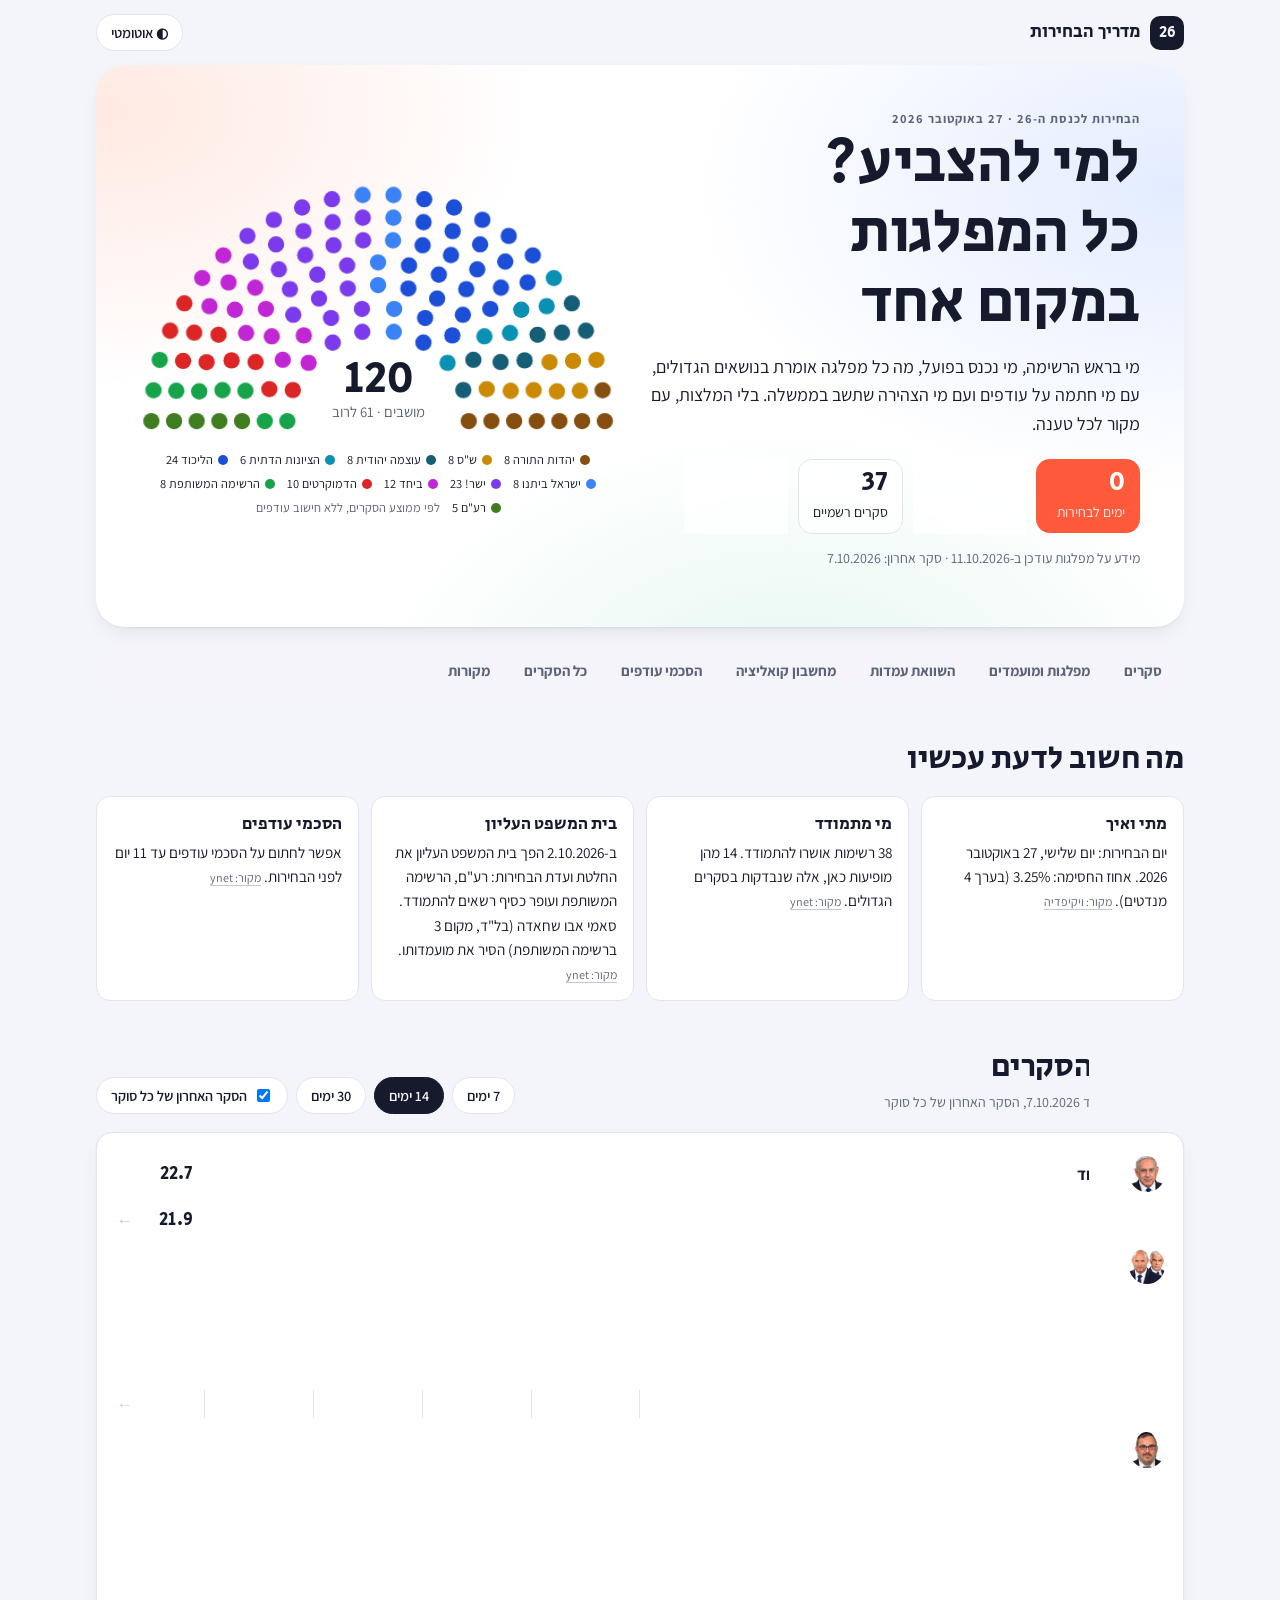
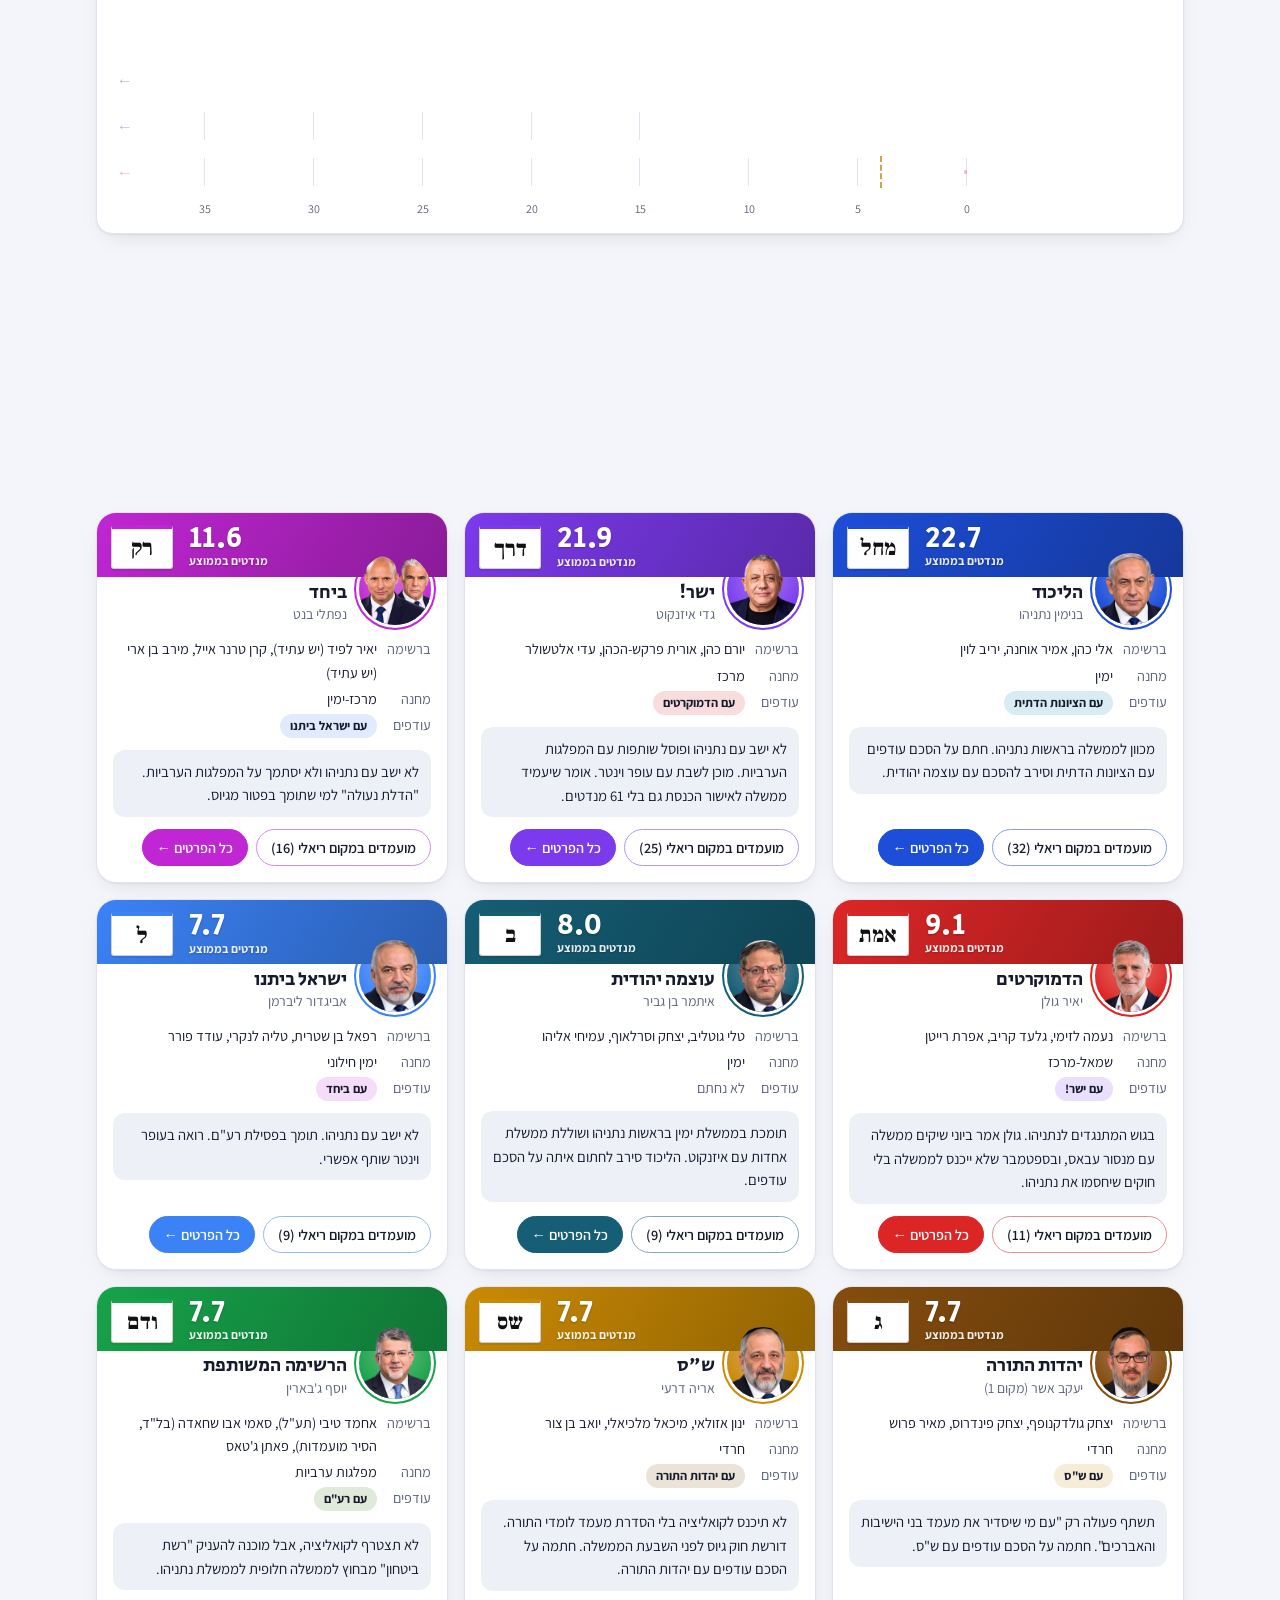
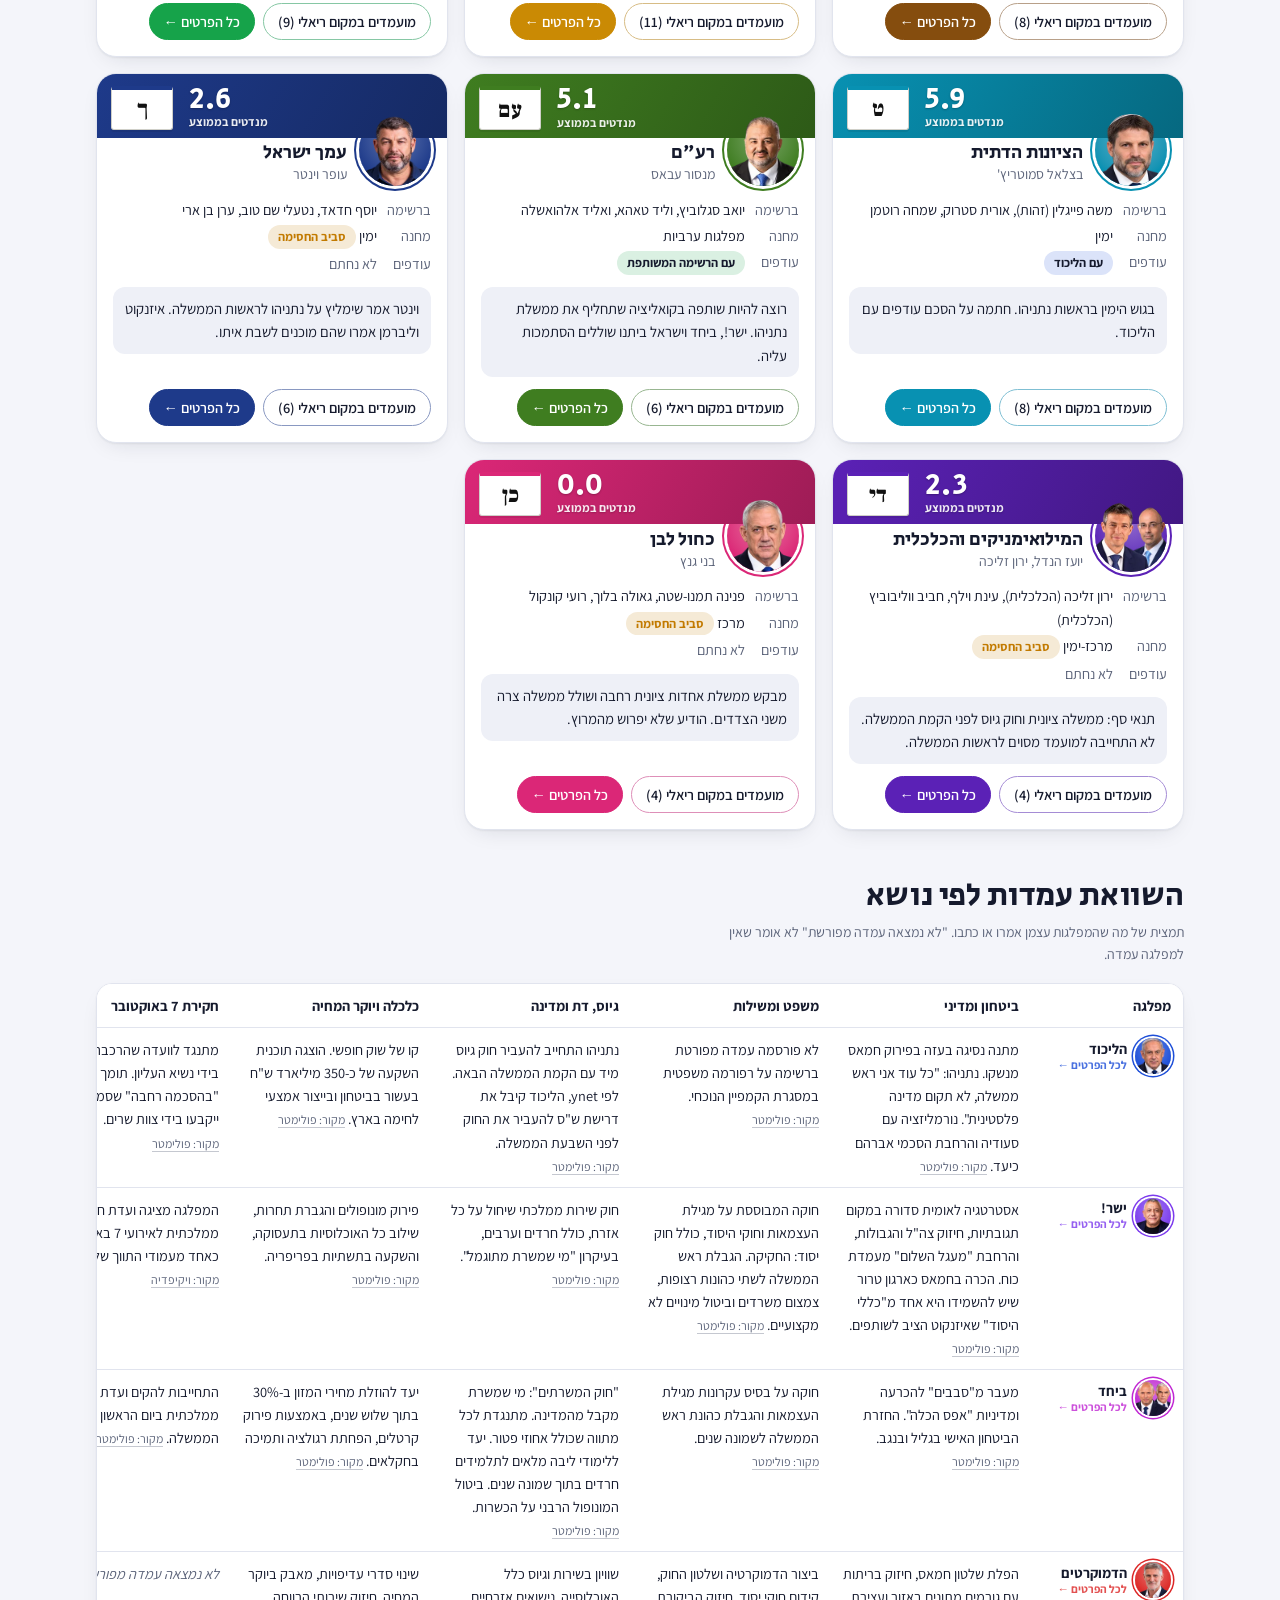
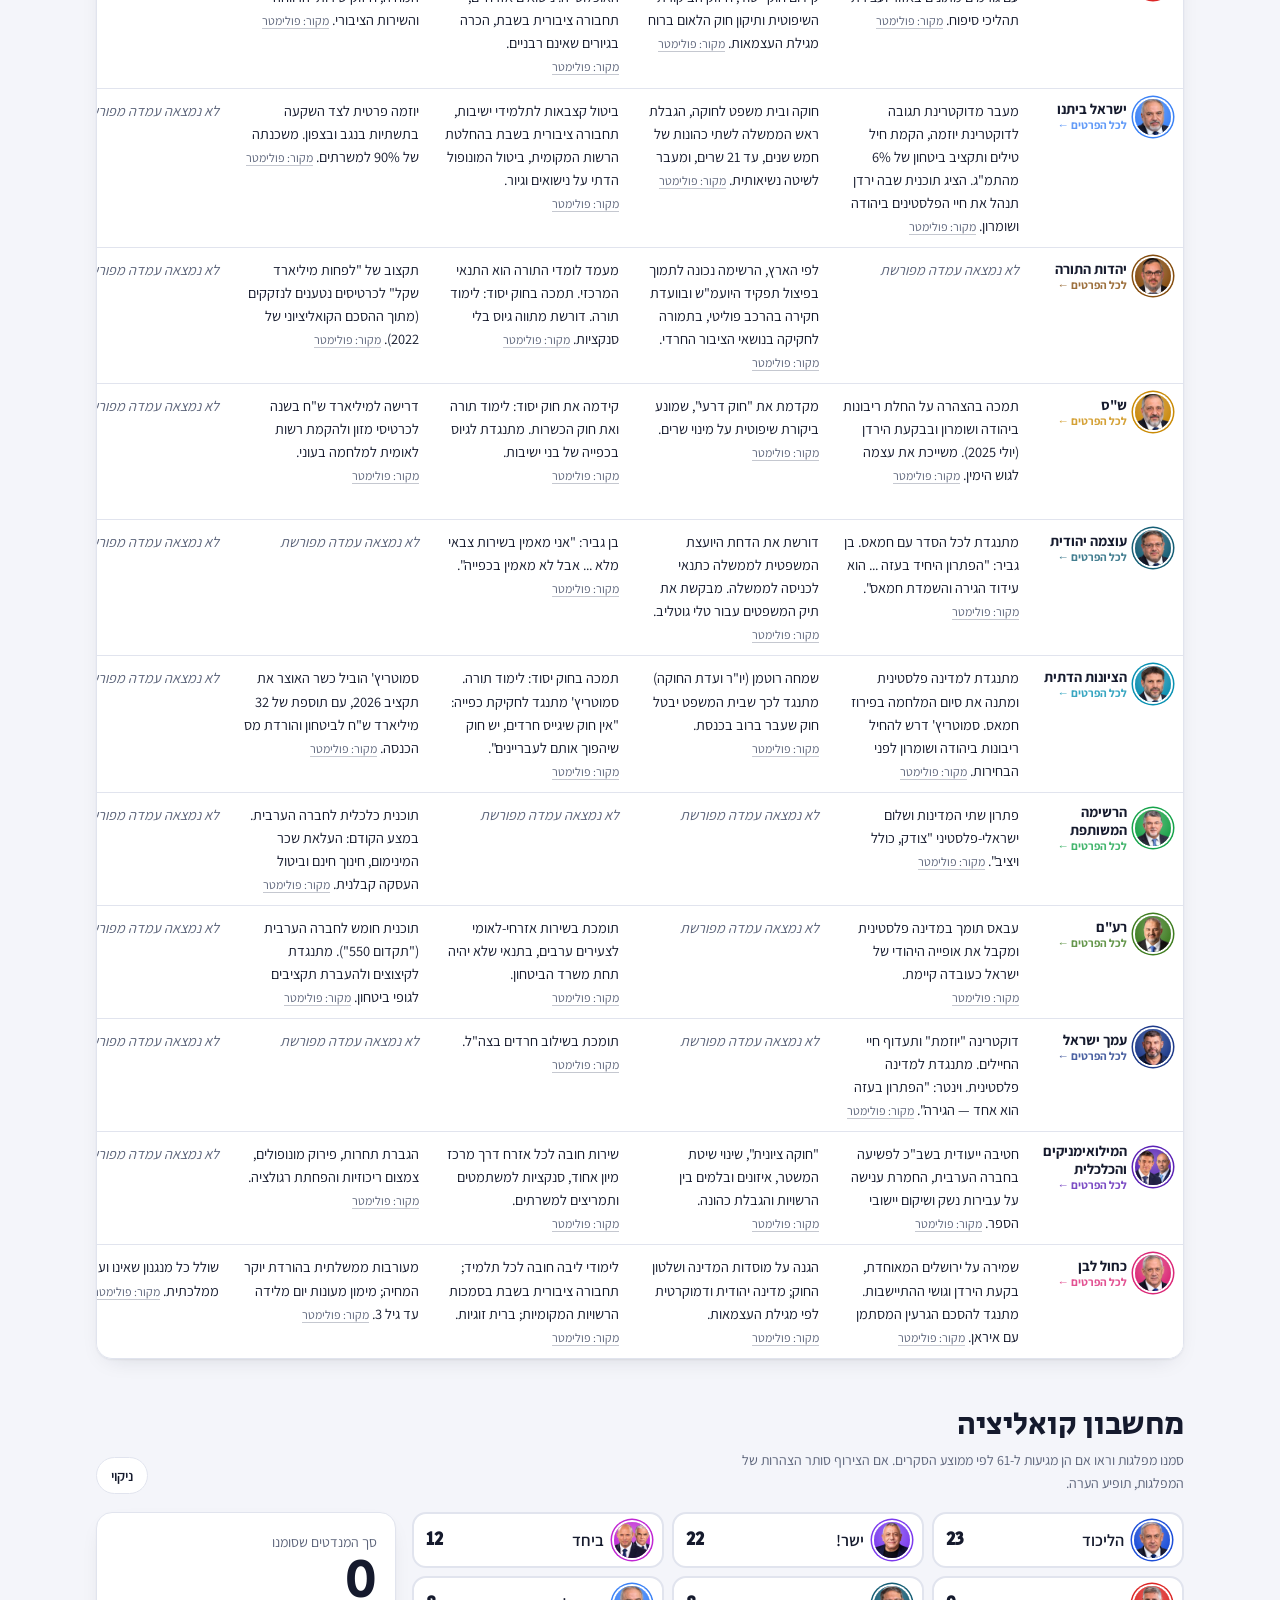
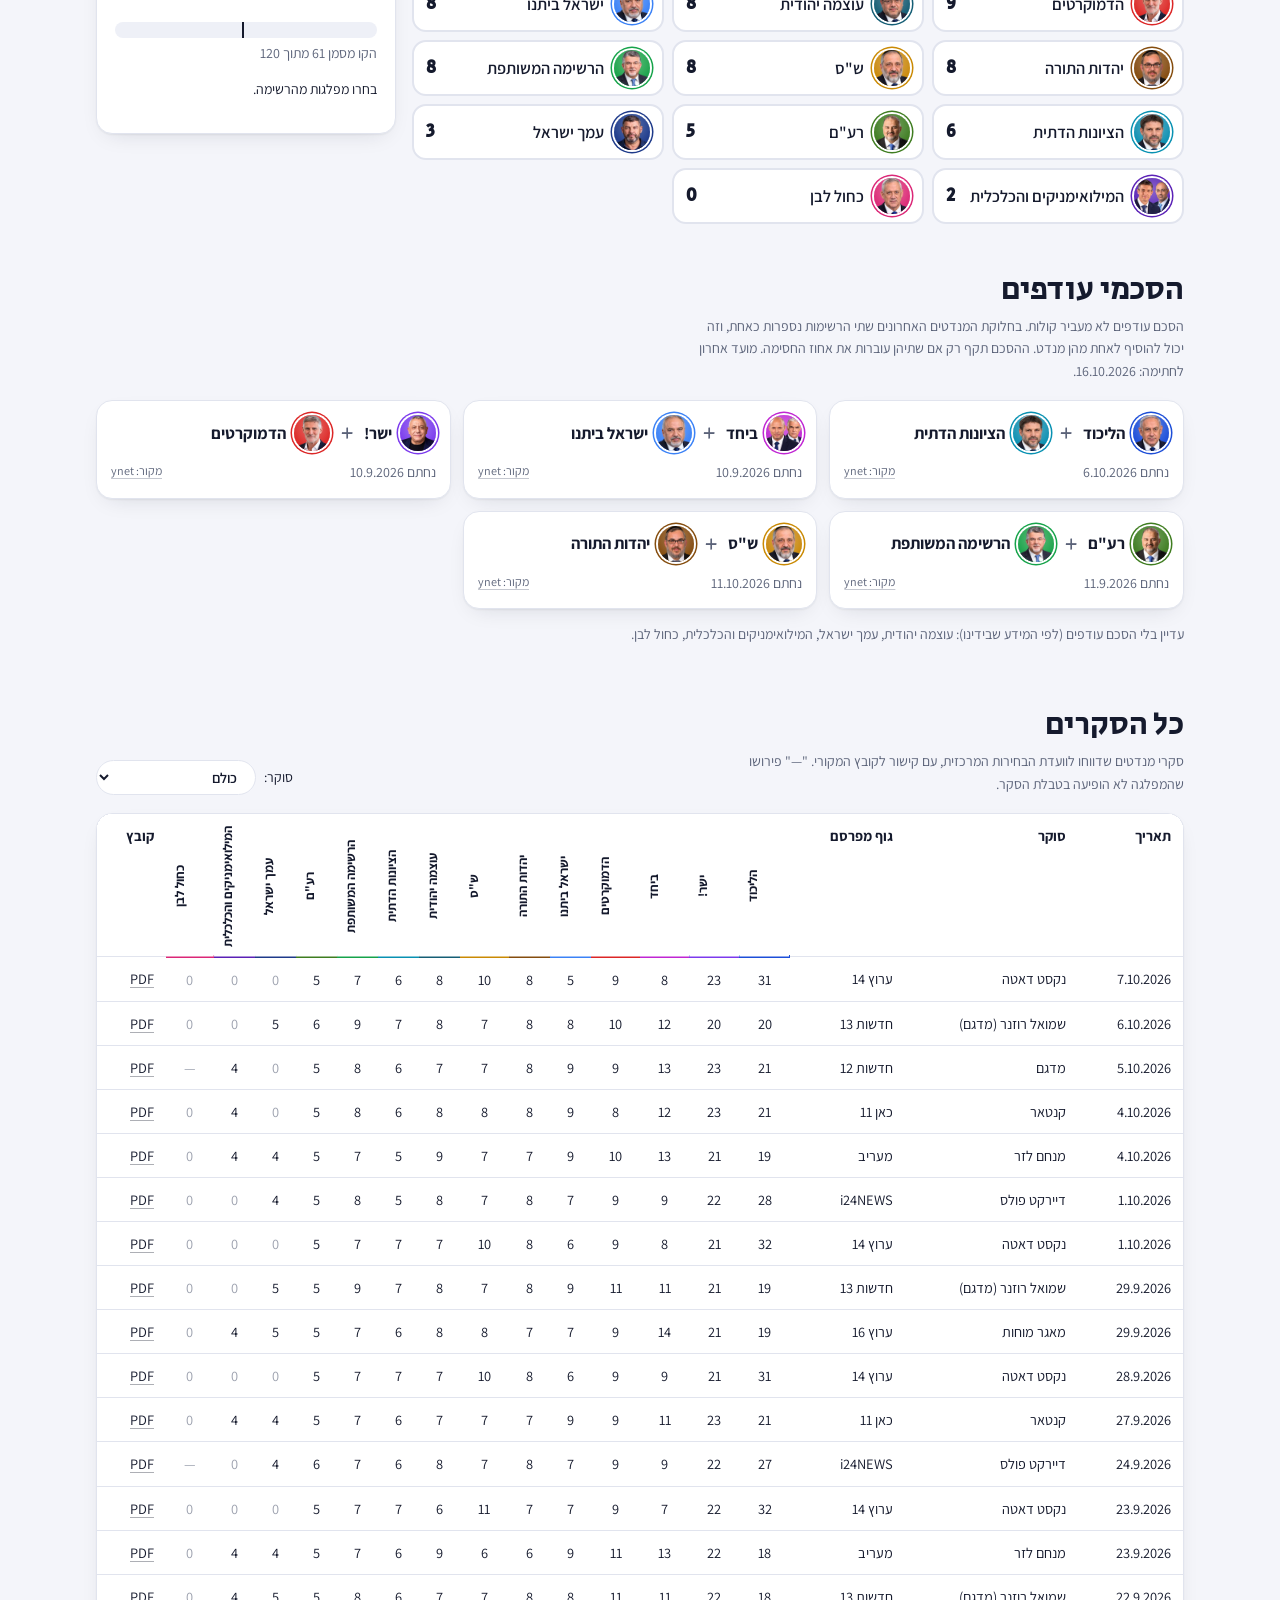
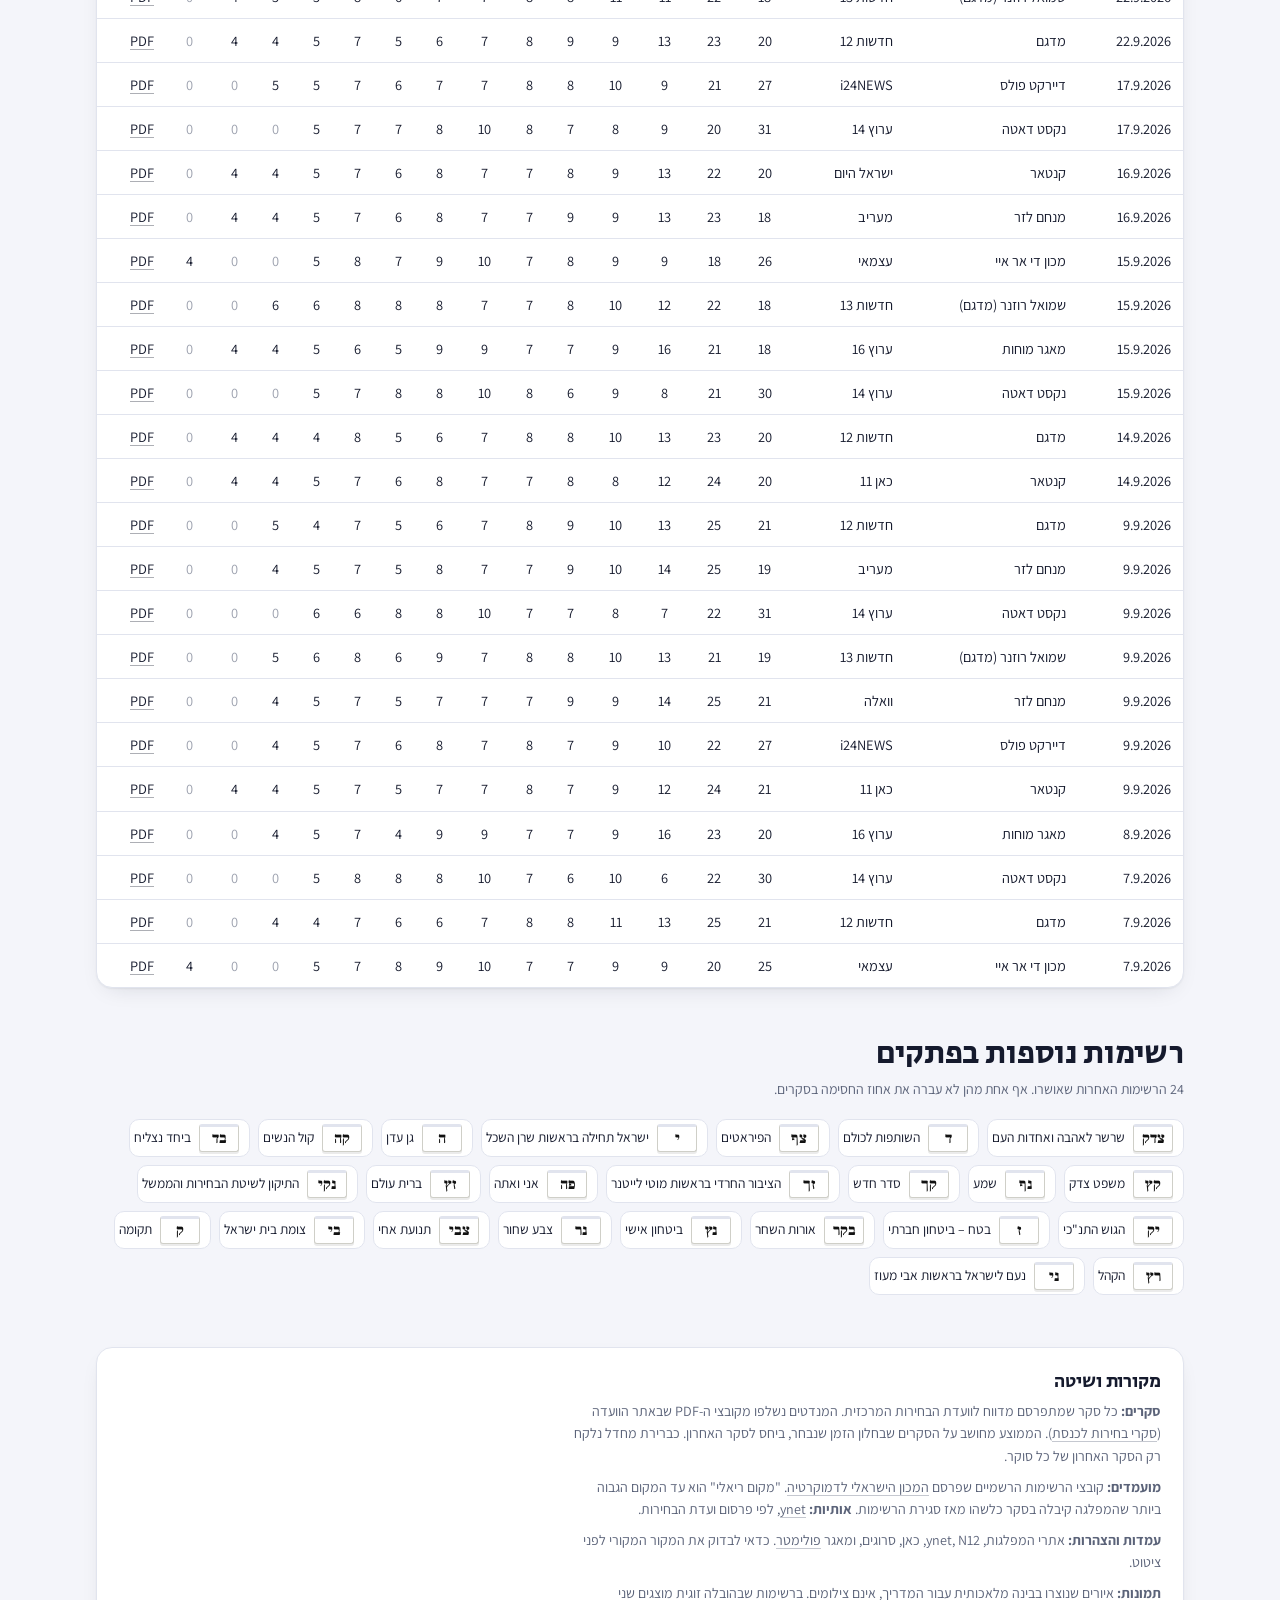
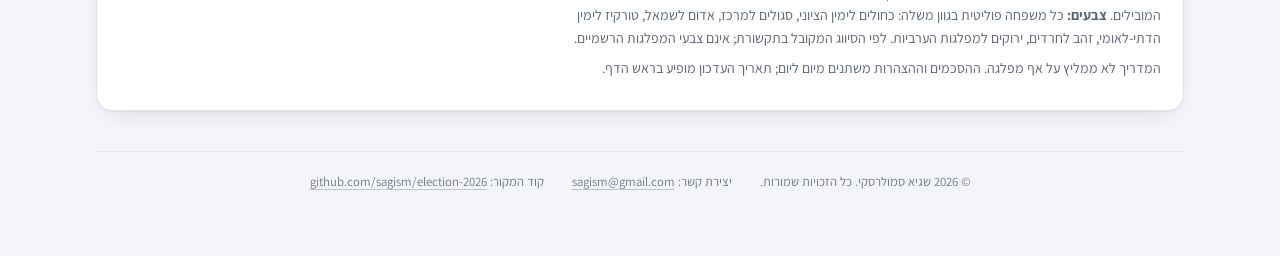
==== index.html @ 0d73f3b8 "הבהרת מעבר לדף מפלגה" ====
<!doctype html>
<html lang="he" dir="rtl">
<head>
<meta charset="utf-8">
<meta name="viewport" content="width=device-width, initial-scale=1, viewport-fit=cover">
<title>מדריך בחירות 2026</title>
<meta name="description" content="מדריך ניטרלי לבחירות לכנסת ה-26: מפלגות, מועמדים, עמדות, הסכמי עודפים וסקרים מתוך אתר ועדת הבחירות.">
<link rel="preconnect" href="https://fonts.googleapis.com">
<link rel="preconnect" href="https://fonts.gstatic.com" crossorigin>
<link rel="stylesheet" href="https://fonts.googleapis.com/css2?family=Assistant:wght@400;600;700;800&family=Secular+One&family=Frank+Ruhl+Libre:wght@900&display=swap">
<link rel="stylesheet" href="style.css">
<style>[hidden]{display:none!important} img{max-width:100%}</style>
</head>
<body>
<div class="wrap" dir="rtl" lang="he">
  <div class="topbar rise">
    <a class="brand" href="#top"><span class="brand-mark">26</span>מדריך הבחירות</a>
    <button class="btn" id="themeBtn" type="button">◐ אוטומטי</button>
  </div>

  <div class="hero" id="top">
    <div>
      <div class="eyebrow rise" style="--i:1">הבחירות לכנסת ה-26 · 27 באוקטובר 2026</div>
      <h1 class="rise" style="--i:2">למי להצביע? כל המפלגות במקום אחד</h1>
      <p class="lead rise" style="--i:3">מי בראש הרשימה, מי נכנס בפועל, מה כל מפלגה אומרת בנושאים הגדולים, עם מי חתמה על עודפים ועם מי הצהירה שתשב בממשלה. בלי המלצות, עם מקור לכל טענה.</p>
      <div class="hero-stats">
        <div class="stat hot rise" style="--i:4"><b id="daysLeft" class="num">–</b><span class="small">ימים לבחירות</span></div>
        <div class="stat rise" style="--i:5"><b>38</b><span class="small">רשימות בפתקים</span></div>
        <div class="stat rise" style="--i:6"><b id="pollCount">–</b><span class="small">סקרים רשמיים</span></div>
        <div class="stat rise" style="--i:7"><b>3.25%</b><span class="small">אחוז החסימה</span></div>
      </div>
      <p class="small muted rise" style="--i:8" id="updatedLine"></p>
    </div>
    <figure class="knesset" style="margin:0">
      <div id="hemicycle" role="img" aria-label="חלוקת 120 המושבים לפי ממוצע הסקרים"></div>
      <figcaption class="k-legend" id="kLegend"></figcaption>
    </figure>
  </div>

  <nav class="toc" aria-label="ניווט בדף">
    <a href="#polls-avg">סקרים</a>
    <a href="#parties">מפלגות ומועמדים</a>
    <a href="#compare">השוואת עמדות</a>
    <a href="#coalition">מחשבון קואליציה</a>
    <a href="#surplus">הסכמי עודפים</a>
    <a href="#polls">כל הסקרים</a>
    <a href="#about">מקורות</a>
  </nav>

  <section aria-labelledby="facts-h">
    <header><h2 id="facts-h">מה חשוב לדעת עכשיו</h2></header>
    <ul class="facts" id="facts"></ul>
  </section>

  <section id="polls-avg" aria-labelledby="avg-h">
    <header>
      <div>
        <h2 id="avg-h">ממוצע הסקרים</h2>
        <p class="muted small" id="avgNote"></p>
      </div>
      <div class="controls" role="group" aria-label="הגדרות ממוצע">
        <button class="btn" type="button" data-days="7">7 ימים</button>
        <button class="btn" type="button" data-days="14">14 ימים</button>
        <button class="btn" type="button" data-days="30">30 ימים</button>
        <label class="btn" for="latestOnly"><input type="checkbox" id="latestOnly" checked> הסקר האחרון של כל סוקר</label>
      </div>
    </header>
    <div class="chart panel" id="seatChart"></div>
    <div class="families" id="families"></div>
    <div class="drill-hint"><b>←</b> לחצו על מפלגה כלשהי (בגרף, במפת המושבים או בכרטיסים) כדי לראות את כל הפרטים עליה</div>
    <p class="small muted">העמודה היא הממוצע. הקו הדק מראה את הטווח בין הסקר הנמוך לגבוה בתקופה. הקו המקווקו: אחוז החסימה (כ-4 מנדטים).</p>
  </section>

  <section id="parties" aria-labelledby="parties-h">
    <header>
      <div>
        <h2 id="parties-h">המפלגות והמועמדים</h2>
        <p class="muted small">14 הרשימות שנבדקות בסקרים, לפי ממוצע הסקרים. לחיצה על כרטיס פותחת את דף המפלגה: עמדות, הצהרות, מועמדים ומגמת סקרים. "מועמדים" פותח רק את מי שנמצא במקום ריאלי.</p>
      </div>
    </header>
    <div class="cards" id="cards"></div>
  </section>

  <section id="compare" aria-labelledby="compare-h">
    <header>
      <div>
        <h2 id="compare-h">השוואת עמדות לפי נושא</h2>
        <p class="muted small">תמצית של מה שהמפלגות עצמן אמרו או כתבו. "לא נמצאה עמדה מפורשת" לא אומר שאין למפלגה עמדה.</p>
      </div>
    </header>
    <div class="tablewrap panel"><table class="compare" id="compareTable"></table></div>
  </section>

  <section id="coalition" aria-labelledby="coal-h">
    <header>
      <div>
        <h2 id="coal-h">מחשבון קואליציה</h2>
        <p class="muted small">סמנו מפלגות וראו אם הן מגיעות ל-61 לפי ממוצע הסקרים. אם הצירוף סותר הצהרות של המפלגות, תופיע הערה.</p>
      </div>
      <button class="btn" type="button" id="clearCalc">ניקוי</button>
    </header>
    <div class="calc">
      <div class="picks" id="picks"></div>
      <div class="total panel" aria-live="polite">
        <div class="small muted">סך המנדטים שסומנו</div>
        <b id="calcTotal">0</b>
        <div class="meter" id="calcBar"><span class="mark" style="inset-inline-start: calc(61 / 120 * 100%)"></span></div>
        <div class="small muted">הקו מסמן 61 מתוך 120</div>
        <p id="calcStatus" class="small"></p>
        <div id="calcWarnings" class="small warnbox"></div>
      </div>
    </div>
  </section>

  <section id="surplus" aria-labelledby="surplus-h">
    <header>
      <div>
        <h2 id="surplus-h">הסכמי עודפים</h2>
        <p class="muted small">הסכם עודפים לא מעביר קולות. בחלוקת המנדטים האחרונים שתי הרשימות נספרות כאחת, וזה יכול להוסיף לאחת מהן מנדט. ההסכם תקף רק אם שתיהן עוברות את אחוז החסימה. מועד אחרון לחתימה: <span id="surplusDeadline"></span>.</p>
      </div>
    </header>
    <div class="surplus" id="surplusList"></div>
    <p class="small muted" id="noSurplus"></p>
  </section>

  <section id="polls" aria-labelledby="polls-h">
    <header>
      <div>
        <h2 id="polls-h">כל הסקרים</h2>
        <p class="muted small">סקרי מנדטים שדווחו לוועדת הבחירות המרכזית, עם קישור לקובץ המקורי. "—" פירושו שהמפלגה לא הופיעה בטבלת הסקר.</p>
      </div>
      <div class="controls">
        <label class="small" for="pollsterFilter">סוקר:</label>
        <select id="pollsterFilter" class="btn"><option value="">כולם</option></select>
      </div>
    </header>
    <div class="tablewrap panel"><table class="polls" id="pollsTable"></table></div>
  </section>

  <section aria-labelledby="others-h">
    <header>
      <div>
        <h2 id="others-h">רשימות נוספות בפתקים</h2>
        <p class="muted small">24 הרשימות האחרות שאושרו. אף אחת מהן לא עברה את אחוז החסימה בסקרים.</p>
      </div>
    </header>
    <div class="others" id="others"></div>
  </section>

  <footer class="foot panel" id="about">
    <h3>מקורות ושיטה</h3>
    <p><b>סקרים:</b> כל סקר שמתפרסם מדווח לוועדת הבחירות המרכזית. המנדטים נשלפו מקובצי ה-PDF שבאתר הוועדה (<a href="https://www.gov.il/he/Departments/DynamicCollectors/knesset_election_polls_26" target="_blank" rel="noopener">סקרי בחירות לכנסת</a>). הממוצע מחושב על הסקרים שבחלון הזמן שנבחר, ביחס לסקר האחרון. כברירת מחדל נלקח רק הסקר האחרון של כל סוקר.</p>
    <p><b>מועמדים:</b> קובצי הרשימות הרשמיים שפרסם <a href="https://www.idi.org.il/policy/parties-and-elections/elections/2026-1/" target="_blank" rel="noopener">המכון הישראלי לדמוקרטיה</a>. "מקום ריאלי" הוא עד המקום הגבוה ביותר שהמפלגה קיבלה בסקר כלשהו מאז סגירת הרשימות. <b>אותיות:</b> <a href="https://www.ynet.co.il/news/article/s1ibdii5fe" target="_blank" rel="noopener">ynet</a>, לפי פרסום ועדת הבחירות.</p>
    <p><b>עמדות והצהרות:</b> אתרי המפלגות, ynet, N12, כאן, סרוגים, ומאגר <a href="https://polimeter.co.il/parties" target="_blank" rel="noopener">פולימטר</a>. כדאי לבדוק את המקור המקורי לפני ציטוט.</p>
    <p><b>תמונות:</b> איורים שנוצרו בבינה מלאכותית עבור המדריך, אינם צילומים. ברשימות שבהובלה זוגית מוצגים שני המובילים. <b>צבעים:</b> כל משפחה פוליטית בגוון משלה: כחולים לימין הציוני, סגולים למרכז, אדום לשמאל, טורקיז לימין הדתי-לאומי, זהב לחרדים, ירוקים למפלגות הערביות. לפי הסיווג המקובל בתקשורת; אינם צבעי המפלגות הרשמיים.</p>
    <p>המדריך לא ממליץ על אף מפלגה. ההסכמים וההצהרות משתנים מיום ליום; תאריך העדכון מופיע בראש הדף.</p>
  </footer>
  <div class="colophon">
    <span>© 2026 שגיא סמולרסקי. כל הזכויות שמורות.</span>
    <span>יצירת קשר: <a href="mailto:sagism@gmail.com" dir="ltr">sagism@gmail.com</a></span>
    <span>קוד המקור: <a href="https://github.com/sagism/election-2026" target="_blank" rel="noopener" dir="ltr">github.com/sagism/election-2026</a></span>
  </div>
</div>

<script src="data.js"></script>
<script src="polls.js"></script>
<script src="candidates.js"></script>
<script src="common.js"></script>
<script src="index.js"></script>
</body>
</html>
---- style.css ----
/* Layout: hero with a 120-seat Knesset hemicycle; then a single 1120px column of sections. Party colour (--pc) drives every party element. */
:root {
  --bg: #f4f5fa;
  --surface: #ffffff;
  --surface-2: #eef0f7;
  --ink: #151a2d;
  --ink-2: #5b6379;
  --rule: #e1e4ee;
  --accent: #ff5a3c;
  --accent-ink: #ffffff;
  --good: #1f9d55;
  --warn: #c27a00;
  --slip-bg: #ffffff;
  --slip-ink: #111111;
  --hero-a: #ffe9e2;
  --hero-b: #e3ecff;
  --hero-c: #e5f7f1;
  --shadow: 0 1px 2px rgba(21, 26, 45, .06), 0 8px 24px -12px rgba(21, 26, 45, .18);
  --display: "Secular One", "Rubik", "Arial Hebrew", Arial, sans-serif;
  --body: "Assistant", "Segoe UI", Arial, sans-serif;
  --radius: 16px;
  --c-likud: #1d4ed8; --c-yb: #3b82f6; --c-amcha: #1e3a8a;
  --c-yashar: #7c3aed; --c-together: #c026d3; --c-reservists: #5b21b6; --c-bw: #db2777;
  --c-dems: #dc2626;
  --c-rzp: #0891b2; --c-otzma: #155e75;
  --c-shas: #ca8a04; --c-utj: #854d0e;
  --c-joint: #16a34a; --c-raam: #3f7d20;
}
@media (prefers-color-scheme: dark) {
  :root:not([data-theme="light"]) {
    --bg: #0e111b; --surface: #171b29; --surface-2: #1f2435; --ink: #eef0f7; --ink-2: #a3abc0; --rule: #2a3044;
    --accent: #ff7b5f; --accent-ink: #1a0f0c; --good: #4fd18b; --warn: #f0b84a; --slip-bg: #f4f3ee; --slip-ink: #111;
    --hero-a: #2a1a1b; --hero-b: #161f3a; --hero-c: #13271f;
    --shadow: 0 1px 2px rgba(0,0,0,.4), 0 10px 30px -14px rgba(0,0,0,.7);     --c-likud: #4f7cf0; --c-yb: #6aa4fa; --c-amcha: #5b74c9; --c-yashar: #9b6bf5; --c-together: #d65fe6; --c-reservists: #8b5bd6; --c-bw: #ec5c9c;
    --c-dems: #f05252; --c-rzp: #22b8d8; --c-otzma: #3a92a8; --c-shas: #eab308; --c-utj: #b7843a; --c-joint: #34c76a; --c-raam: #7ab441;
    color-scheme: dark;
  }
}
:root[data-theme="dark"] {
  --bg: #0e111b; --surface: #171b29; --surface-2: #1f2435; --ink: #eef0f7; --ink-2: #a3abc0; --rule: #2a3044;
  --accent: #ff7b5f; --accent-ink: #1a0f0c; --good: #4fd18b; --warn: #f0b84a; --slip-bg: #f4f3ee; --slip-ink: #111;
  --hero-a: #2a1a1b; --hero-b: #161f3a; --hero-c: #13271f;
  --shadow: 0 1px 2px rgba(0,0,0,.4), 0 10px 30px -14px rgba(0,0,0,.7); color-scheme: dark;
  --c-likud: #4f7cf0; --c-yb: #6aa4fa; --c-amcha: #5b74c9; --c-yashar: #9b6bf5; --c-together: #d65fe6; --c-reservists: #8b5bd6; --c-bw: #ec5c9c;
  --c-dems: #f05252; --c-rzp: #22b8d8; --c-otzma: #3a92a8; --c-shas: #eab308; --c-utj: #b7843a; --c-joint: #34c76a; --c-raam: #7ab441;
}

* { box-sizing: border-box; }
html { direction: rtl; scroll-behavior: smooth; }
body { margin: 0; background: var(--bg); color: var(--ink); font-family: var(--body); font-size: 16.5px; line-height: 1.6; }
.wrap { max-width: 1120px; margin: 0 auto; padding-inline: 16px; padding-block: 0 56px; }
a { color: inherit; text-decoration-color: color-mix(in srgb, currentColor 35%, transparent); text-underline-offset: 3px; }
a:hover { color: var(--accent); }
:focus-visible { outline: 3px solid var(--accent); outline-offset: 2px; border-radius: 6px; }
h1, h2, h3 { font-family: var(--display); font-weight: 400; text-wrap: balance; line-height: 1.15; margin: 0; letter-spacing: -.005em; }
h1 { font-size: clamp(2.2rem, 6vw, 3.8rem); }
h2 { font-size: clamp(1.5rem, 3.2vw, 2rem); }
h3 { font-size: 1.2rem; }
.muted { color: var(--ink-2); }
.small { font-size: .875rem; }
.num { font-variant-numeric: tabular-nums; }
.eyebrow { font-size: .78rem; letter-spacing: .08em; color: var(--ink-2); font-weight: 700; }

/* ---------- load animations ---------- */
@keyframes rise { from { opacity: 0; transform: translateY(16px); } to { opacity: 1; transform: none; } }
@keyframes pop { 0% { opacity: 0; transform: scale(.2); } 70% { transform: scale(1.15); } 100% { opacity: 1; transform: scale(1); } }
@keyframes grow { from { transform: scaleX(0); } to { transform: scaleX(1); } }
@keyframes drift { 0%,100% { transform: translate(0,0) scale(1); } 50% { transform: translate(-3%,2%) scale(1.06); } }
.rise { animation: rise .6s cubic-bezier(.2,.7,.2,1) both; animation-delay: calc(var(--i, 0) * 45ms + var(--d, 0ms)); }
@media (prefers-reduced-motion: reduce) { *, *::before, *::after { animation: none !important; transition: none !important; } html { scroll-behavior: auto; } }

/* ---------- top bar ---------- */
.topbar { display: flex; flex-wrap: wrap; align-items: center; justify-content: space-between; gap: 8px 16px; padding-block: 14px; }
.brand { display: flex; align-items: center; gap: 10px; font-family: var(--display); font-size: 1.1rem; text-decoration: none; }
.brand-mark { display: inline-grid; place-items: center; width: 34px; height: 34px; border-radius: 10px; background: var(--ink); color: var(--bg); font-size: 1rem; }
.btn { font: inherit; font-size: .9rem; font-weight: 600; background: var(--surface); color: var(--ink); border: 1px solid var(--rule); border-radius: 999px; padding: 6px 14px; cursor: pointer; text-decoration: none; display: inline-flex; align-items: center; gap: 6px; transition: transform .15s, border-color .15s, background .15s; }
.btn:hover { border-color: var(--accent); color: var(--ink); transform: translateY(-1px); }
.btn[aria-pressed="true"], .btn.solid { background: var(--ink); color: var(--bg); border-color: var(--ink); }
.btn.solid:hover { color: var(--bg); }

/* ---------- hero ---------- */
.hero { position: relative; isolation: isolate; border-radius: 28px; overflow: hidden; padding: clamp(24px, 4vw, 44px); display: grid; grid-template-columns: minmax(0, 1.05fr) minmax(0, 1fr); gap: 24px; align-items: center; background: var(--surface); box-shadow: var(--shadow); }
.hero::before { content: ""; position: absolute; inset: -20%; z-index: -1;
  background: radial-gradient(40% 50% at 15% 20%, var(--hero-a), transparent 70%), radial-gradient(45% 55% at 85% 30%, var(--hero-b), transparent 70%), radial-gradient(40% 50% at 60% 95%, var(--hero-c), transparent 70%);
  animation: drift 18s ease-in-out infinite; }
.hero p.lead { font-size: 1.12rem; max-width: 56ch; margin: 14px 0 0; }
.hero-stats { display: flex; flex-wrap: wrap; gap: 10px; margin-top: 20px; }
.stat { background: color-mix(in srgb, var(--surface) 75%, transparent); backdrop-filter: blur(6px); border: 1px solid var(--rule); border-radius: 14px; padding: 8px 14px; min-width: 104px; }
.stat b { display: block; font-family: var(--display); font-size: 1.7rem; line-height: 1.1; font-weight: 400; font-variant-numeric: tabular-nums; }
.stat.hot { background: var(--accent); color: var(--accent-ink); border-color: transparent; }
.stat.hot .small { color: inherit; opacity: .9; }
.knesset { position: relative; }
.knesset svg { width: 100%; height: auto; display: block; overflow: visible; }
.knesset .seat { animation: pop .45s cubic-bezier(.3,1.4,.5,1) both; animation-delay: calc(var(--i) * 9ms + 250ms); transform-box: fill-box; transform-origin: center; }
.knesset .mid { font-family: var(--display); fill: var(--ink); }
.knesset .mid-sub { fill: var(--ink-2); font-family: var(--body); font-size: 13px; }
.k-legend { display: flex; flex-wrap: wrap; gap: 4px 12px; justify-content: center; margin-top: 6px; font-size: .78rem; }
.k-legend span { display: inline-flex; align-items: center; gap: 5px; }
.k-legend i { width: 10px; height: 10px; border-radius: 50%; background: var(--pc); }
@media (max-width: 760px) { .hero { grid-template-columns: 1fr; } }

nav.toc { position: sticky; top: env(safe-area-inset-top, 0px); z-index: 20; margin-top: 18px; display: flex; gap: 6px; overflow-x: auto; padding: 8px; background: color-mix(in srgb, var(--bg) 82%, transparent); backdrop-filter: blur(10px); border-radius: 999px; scrollbar-width: none; }
nav.toc a { white-space: nowrap; text-decoration: none; font-weight: 700; font-size: .92rem; padding: 6px 14px; border-radius: 999px; color: var(--ink-2); }
nav.toc a:hover { background: var(--surface); color: var(--ink); }

section { padding-block: 44px 4px; scroll-margin-top: 70px; }
section > header { display: flex; flex-wrap: wrap; align-items: end; justify-content: space-between; gap: 10px 16px; margin-bottom: 18px; }
section > header p { margin: 6px 0 0; max-width: 70ch; }
.panel { background: var(--surface); border: 1px solid var(--rule); border-radius: var(--radius); box-shadow: var(--shadow); }

.facts { display: grid; grid-template-columns: repeat(auto-fit, minmax(240px, 1fr)); gap: 12px; margin: 0; padding: 0; list-style: none; }
.facts li { background: var(--surface); border: 1px solid var(--rule); border-radius: 14px; padding: 14px 16px; font-size: .95rem; }
.facts li b { display: block; font-family: var(--display); font-weight: 400; font-size: 1.05rem; margin-bottom: 2px; }

/* ballot slip */
.slip { display: inline-grid; place-items: center; background: var(--slip-bg); color: var(--slip-ink); border: 1px solid #cfcfc8; border-top: 4px solid var(--pc, #999); width: 62px; height: 44px; box-shadow: 0 2px 0 rgba(0,0,0,.08); flex: none; border-radius: 3px; }
.slip-letters { font-family: "Frank Ruhl Libre", "David Libre", serif; font-weight: 900; font-size: 1.4rem; line-height: 1; }
.slip.lg { width: 110px; height: 76px; border-top-width: 6px; }
.slip.lg .slip-letters { font-size: 2.6rem; }
.slip.sm { width: 40px; height: 28px; border-top-width: 3px; }
.slip.sm .slip-letters { font-size: .95rem; }

/* avatar */
.avatar { display: inline-block; width: 64px; height: 64px; border-radius: 50%; overflow: hidden; flex: none; background: radial-gradient(circle at 50% 35%, color-mix(in srgb, var(--pc) 70%, white), var(--pc) 70%); box-shadow: 0 0 0 3px var(--surface), 0 0 0 5px var(--pc); }
.avatar img { width: 100%; height: 100%; object-fit: cover; object-position: 50% 20%; transform: scale(1.12); transform-origin: 50% 25%; display: block; }
.avatar.lg { width: 120px; height: 120px; box-shadow: 0 0 0 4px var(--surface), 0 0 0 8px var(--pc); }
.avatar.sm { width: 36px; height: 36px; box-shadow: 0 0 0 2px var(--surface), 0 0 0 3.5px var(--pc); }

/* seat chart */
.controls { display: flex; flex-wrap: wrap; gap: 8px; align-items: center; }
.chart { padding: 18px; }
.seatrow { display: grid; grid-template-columns: 186px minmax(0, 1fr) 48px 18px; align-items: center; gap: 12px; padding: 5px 8px; margin-inline: -8px; border-radius: 12px; text-decoration: none; color: inherit; transition: background .15s; }
.seatrow:hover, .seatrow:focus-visible { background: color-mix(in srgb, var(--pc) 10%, transparent); color: inherit; }
.seatrow .go { color: var(--pc); font-weight: 800; opacity: .35; transition: opacity .15s, transform .15s; }
.seatrow:hover .go, .seatrow:focus-visible .go { opacity: 1; transform: translateX(-3px); }
.seatrow:hover .label > span { text-decoration: underline; text-underline-offset: 3px; }
.seatrow .label { display: flex; align-items: center; gap: 10px; font-weight: 700; text-decoration: none; min-width: 0; }
.seatrow .label span { white-space: nowrap; overflow: hidden; text-overflow: ellipsis; }
.track { position: relative; height: 22px; }
.track .range { position: absolute; top: 9px; height: 4px; background: color-mix(in srgb, var(--pc) 35%, transparent); border-radius: 2px; }
.track .bar { position: absolute; top: 1px; height: 20px; inset-inline-start: 0; background: linear-gradient(to left, var(--pc), color-mix(in srgb, var(--pc) 70%, white)); border-radius: 6px; transform-origin: right center; animation: grow .9s cubic-bezier(.2,.8,.2,1) both; animation-delay: calc(var(--i) * 50ms + 150ms); }
.track .grid { position: absolute; top: -3px; bottom: -3px; width: 1px; background: var(--rule); }
.track .thr { position: absolute; top: -5px; bottom: -5px; width: 0; border-inline-start: 2px dashed var(--warn); opacity: .7; }
.seatrow .val { font-variant-numeric: tabular-nums; font-family: var(--display); font-size: 1.15rem; }
.axis { display: grid; grid-template-columns: 186px minmax(0, 1fr) 48px 18px; gap: 12px; font-size: .75rem; color: var(--ink-2); margin-top: 4px; }
.axis .ticks { position: relative; height: 16px; }
.axis .ticks span { position: absolute; transform: translateX(50%); font-variant-numeric: tabular-nums; }
@media (max-width: 560px) { .seatrow, .axis { grid-template-columns: 112px minmax(0, 1fr) 40px 14px; gap: 8px; } .seatrow .label .avatar { display: none; } }

/* party cards */
.cards { display: grid; grid-template-columns: repeat(auto-fill, minmax(270px, 1fr)); gap: 16px; }
.card { position: relative; background: var(--surface); border: 1px solid var(--rule); border-radius: 20px; padding: 0 16px 16px; display: flex; flex-direction: column; gap: 12px; min-width: 0; box-shadow: var(--shadow); transition: transform .2s, box-shadow .2s; overflow: hidden; }
.card:hover { transform: translateY(-4px); box-shadow: 0 14px 34px -14px color-mix(in srgb, var(--pc) 55%, transparent); }
.card-band { margin-inline: -16px; height: 64px; background: linear-gradient(120deg, var(--pc), color-mix(in srgb, var(--pc) 72%, #000)); position: relative; }
.card-band .seats { position: absolute; inset-inline-end: 92px; text-align: end; top: 10px; color: #fff; font-family: var(--display); font-size: 1.9rem; line-height: 1; text-shadow: 0 1px 2px rgba(0,0,0,.25); }
.card-band .seats small { font-family: var(--body); font-size: .75rem; font-weight: 700; display: block; opacity: .9; margin-top: 2px; }
.card-band .slip { position: absolute; inset-inline-end: 14px; top: 12px; }
.card-head { display: flex; gap: 12px; align-items: flex-end; margin-top: -36px; }
.card-head .avatar { width: 72px; height: 72px; }
.card-head h3 a { text-decoration: none; }
.card dl { display: grid; grid-template-columns: auto minmax(0, 1fr); gap: 3px 10px; margin: 0; font-size: .9rem; }
.card dt { color: var(--ink-2); }
.card dd { margin: 0; }
.card .stance { font-size: .92rem; margin: 0; padding: 10px 12px; background: var(--surface-2); border-radius: 12px; }
.card-actions { margin-top: auto; display: flex; flex-wrap: wrap; gap: 8px; }
.btn.party { border-color: color-mix(in srgb, var(--pc) 45%, var(--rule)); }
.btn.party:hover { background: var(--pc); color: #fff; border-color: var(--pc); }
.chip { display: inline-block; font-size: .78rem; font-weight: 700; padding: 2px 10px; border-radius: 99px; background: color-mix(in srgb, var(--pc, var(--accent)) 16%, var(--surface)); color: var(--ink); white-space: nowrap; }
.chip.warn { background: color-mix(in srgb, var(--warn) 16%, var(--surface)); color: var(--warn); }

/* tables */
.tablewrap { overflow-x: auto; }
table { border-collapse: collapse; width: 100%; font-size: .9rem; }
th, td { padding: 10px 12px; border-bottom: 1px solid var(--rule); text-align: start; vertical-align: top; }
thead th { position: sticky; top: 0; background: var(--surface); font-weight: 700; white-space: nowrap; z-index: 1; }
tbody tr:last-child td { border-bottom: 0; }
tbody tr:hover td { background: var(--surface-2); }
td.n, th.n { text-align: center; font-variant-numeric: tabular-nums; }
td.zero { color: var(--ink-2); opacity: .6; }
.compare td { min-width: 200px; }
.compare td:first-child { min-width: 140px; position: sticky; inset-inline-start: 0; background: var(--surface); z-index: 1; }
.compare td:first-child a { display: flex; align-items: center; gap: 8px; font-weight: 700; text-decoration: none; }
.compare .na { color: var(--ink-2); font-style: italic; }
.polls th.rot { writing-mode: vertical-rl; transform: rotate(180deg); white-space: nowrap; padding: 10px 4px; font-size: .8rem; border-bottom: 3px solid var(--pc); }
.polls td.n.hi { font-weight: 800; }

/* coalition calculator */
.calc { display: grid; grid-template-columns: minmax(0, 1fr) 300px; gap: 16px; align-items: start; }
@media (max-width: 800px) { .calc { grid-template-columns: 1fr; } }
.picks { display: grid; grid-template-columns: repeat(auto-fill, minmax(200px, 1fr)); gap: 8px; }
.pick { display: flex; align-items: center; gap: 10px; background: var(--surface); border: 2px solid var(--rule); border-radius: 14px; padding: 8px 12px; cursor: pointer; transition: border-color .15s, background .15s, transform .15s; font-weight: 600; }
.pick:hover { transform: translateY(-1px); }
.pick input { position: absolute; opacity: 0; pointer-events: none; }
.pick:has(input:checked) { border-color: var(--pc); background: color-mix(in srgb, var(--pc) 14%, var(--surface)); }
.pick:has(input:focus-visible) { outline: 3px solid var(--accent); outline-offset: 2px; }
.pick .s { margin-inline-start: auto; font-family: var(--display); font-size: 1.1rem; font-variant-numeric: tabular-nums; }
.total { padding: 18px; position: sticky; top: calc(env(safe-area-inset-top, 0px) + 72px); }
.total b { font-family: var(--display); font-weight: 400; font-size: 3.4rem; line-height: 1; font-variant-numeric: tabular-nums; }
.meter { position: relative; height: 16px; background: var(--surface-2); border-radius: 8px; margin-block: 14px 4px; overflow: hidden; display: flex; }
.meter i { display: block; height: 100%; background: var(--pc); transition: width .35s cubic-bezier(.2,.8,.2,1); }
.meter .mark { position: absolute; inset-block: 0; width: 2px; background: var(--ink); }
.status-ok { color: var(--good); font-weight: 800; }
.status-no { color: var(--warn); font-weight: 800; }
.warnbox { margin-top: 10px; display: grid; gap: 6px; }
.warnbox p { margin: 0; padding: 8px 10px; border-radius: 10px; background: color-mix(in srgb, var(--warn) 12%, var(--surface)); }

.surplus { display: grid; grid-template-columns: repeat(auto-fit, minmax(300px, 1fr)); gap: 12px; }
.pair { display: flex; align-items: center; gap: 10px; padding: 14px; flex-wrap: wrap; }
.pair .who { display: flex; align-items: center; gap: 8px; font-weight: 700; text-decoration: none; }
.pair .plus { font-family: var(--display); font-size: 1.4rem; color: var(--ink-2); }
.pair .meta { width: 100%; display: flex; justify-content: space-between; gap: 8px; }

.others { display: flex; flex-wrap: wrap; gap: 8px; }
.others span.o { display: inline-flex; align-items: center; gap: 8px; font-size: .85rem; background: var(--surface); border: 1px solid var(--rule); border-radius: 10px; padding: 4px 10px 4px 4px; }

a.src { font-size: .76rem; color: var(--ink-2); white-space: nowrap; }
a.src::before { content: "מקור: "; }

footer.foot { margin-top: 48px; padding: 22px; font-size: .88rem; color: var(--ink-2); }
footer.foot h3 { color: var(--ink); margin-bottom: 8px; }
footer.foot p { max-width: 85ch; margin: 8px 0; }

/* candidates dialog */
dialog.cand-dialog { border: 0; padding: 0; border-radius: 24px; width: min(560px, calc(100vw - 32px)); max-height: min(86vh, 900px); background: var(--surface); color: var(--ink); box-shadow: 0 30px 80px -20px rgba(0,0,0,.5); overflow: hidden; display: flex; flex-direction: column; }
dialog.cand-dialog:not([open]) { display: none; }
dialog.cand-dialog[open] { animation: rise .35s cubic-bezier(.2,.8,.2,1); }
dialog.cand-dialog::backdrop { background: rgba(10, 12, 20, .55); backdrop-filter: blur(3px); }
.dlg-head { display: flex; gap: 14px; align-items: center; padding: 18px 20px; background: linear-gradient(120deg, color-mix(in srgb, var(--pc) 22%, var(--surface)), var(--surface)); border-bottom: 1px solid var(--rule); }
.dlg-head h2 { font-size: 1.6rem; }
.dlg-head .close { margin-inline-start: auto; align-self: start; font: inherit; font-size: 1.1rem; width: 36px; height: 36px; border-radius: 50%; border: 1px solid var(--rule); background: var(--surface); color: var(--ink); cursor: pointer; }
.dlg-body { padding: 14px 20px; overflow-y: auto; }
.dlg-foot { padding: 12px 20px; border-top: 1px solid var(--rule); display: flex; align-items: center; justify-content: space-between; gap: 10px; flex-wrap: wrap; }
.legend { display: flex; flex-wrap: wrap; gap: 4px 14px; margin-bottom: 10px; color: var(--ink-2); }
.legend span { display: inline-flex; align-items: center; gap: 6px; }
.dot { width: 10px; height: 10px; border-radius: 50%; display: inline-block; }
.dot.in { background: var(--pc); }
.dot.edge { background: transparent; border: 2px dashed var(--pc); }
.dot.out { background: var(--rule); }
ol.cands { list-style: none; margin: 0; padding: 0; display: grid; grid-template-columns: repeat(auto-fill, minmax(220px, 1fr)); gap: 6px; }
.cand { display: flex; align-items: center; gap: 10px; padding: 6px 8px; border-radius: 10px; animation: rise .4s both; animation-delay: calc(var(--i) * 18ms); }
.cand .pos { display: inline-grid; place-items: center; min-width: 30px; height: 30px; border-radius: 50%; font-weight: 800; font-size: .85rem; flex: none; }
.cand.in .pos { background: var(--pc); color: #fff; }
.cand.in { background: color-mix(in srgb, var(--pc) 8%, transparent); }
.cand.edge .pos { border: 2px dashed var(--pc); color: var(--ink); }
.cand.out { color: var(--ink-2); }
.cand.out .pos { background: var(--surface-2); color: var(--ink-2); }

/* party page */
.phero { position: relative; isolation: isolate; overflow: hidden; border-radius: 28px; padding: clamp(22px, 4vw, 40px); display: flex; flex-wrap: wrap; gap: 24px; align-items: center; color: #fff; background: linear-gradient(125deg, var(--pc), color-mix(in srgb, var(--pc) 55%, #101425)); box-shadow: var(--shadow); }
.phero::after { content: ""; position: absolute; inset: auto -10% -60% auto; width: 60%; aspect-ratio: 1; border-radius: 50%; background: rgba(255,255,255,.12); z-index: -1; animation: drift 14s ease-in-out infinite; }
.phero h1 { color: #fff; }
.phero .ballot { opacity: .9; margin-top: 6px; }
.phero .avatar.lg { box-shadow: 0 0 0 4px rgba(255,255,255,.9), 0 12px 30px -10px rgba(0,0,0,.5); }
.phero .slip { margin-inline-start: auto; }
.kpis { display: grid; grid-template-columns: repeat(auto-fit, minmax(150px, 1fr)); gap: 10px; margin-top: 16px; }
.kpi { background: var(--surface); border: 1px solid var(--rule); border-radius: 16px; padding: 12px 14px; }
.kpi b { display: block; font-family: var(--display); font-weight: 400; font-size: 1.7rem; line-height: 1.15; font-variant-numeric: tabular-nums; }
.kpi b.txt { font-size: 1.05rem; font-family: var(--body); font-weight: 800; }
.two { display: grid; grid-template-columns: minmax(0, 1fr) minmax(0, 1fr); gap: 20px; }
@media (max-width: 800px) { .two { grid-template-columns: 1fr; } }
.issues { display: grid; grid-template-columns: repeat(auto-fit, minmax(300px, 1fr)); gap: 12px; }
.issue { padding: 16px; border-top: 4px solid var(--pc); }
.issue h3 { margin-bottom: 6px; }
.issue p { margin: 0; }
.quotes { display: grid; gap: 10px; margin: 0; padding: 0; list-style: none; }
.quotes li { padding: 14px 16px; border-inline-start: 4px solid var(--pc); }
.quotes time { display: block; font-size: .78rem; color: var(--ink-2); font-weight: 700; font-variant-numeric: tabular-nums; }
.trend { padding: 16px; }
.trend svg { width: 100%; height: auto; display: block; }
.trend text { fill: var(--ink-2); font-size: 11px; font-family: var(--body); }
.trend .line { fill: none; stroke: var(--pc); stroke-width: 3; stroke-linecap: round; stroke-dasharray: 2000; stroke-dashoffset: 2000; animation: dash 1.6s .3s ease-out forwards; }
.trend .area { fill: color-mix(in srgb, var(--pc) 14%, transparent); }
.trend .dot { fill: var(--pc); }
.trend .gridl { stroke: var(--rule); stroke-width: 1; }
.trend .thr { stroke: var(--warn); stroke-dasharray: 4 3; stroke-width: 1.2; }
@keyframes dash { to { stroke-dashoffset: 0; } }
.pnav { display: flex; gap: 8px; overflow-x: auto; padding-block: 12px; scrollbar-width: thin; }
.pnav a { text-decoration: none; flex: none; }
.pnav a .avatar { transition: transform .15s; }
.pnav a:hover .avatar { transform: translateY(-2px); }
.pnav a[aria-current="page"] .avatar { box-shadow: 0 0 0 2px var(--surface), 0 0 0 5px var(--pc); transform: scale(1.08); }
.credit { font-size: .75rem; color: var(--ink-2); }
.phero .credit { color: rgba(255,255,255,.8); }
.phero .credit a { color: #fff; }

.families { display: flex; flex-wrap: wrap; gap: 6px 16px; margin-top: 10px; font-size: .82rem; color: var(--ink-2); }
.families .fam { display: inline-flex; align-items: center; gap: 6px; }
.families .sw { display: inline-flex; }
.families .sw i { width: 12px; height: 12px; border-radius: 50%; margin-inline-start: -3px; box-shadow: 0 0 0 2px var(--surface); }

.colophon { display: flex; flex-wrap: wrap; justify-content: center; gap: 6px 28px; margin-top: 40px; padding: 20px 8px 8px; border-top: 1px solid var(--rule); font-size: .8rem; color: var(--ink-2); opacity: .85; text-align: center; }
.colophon a { color: inherit; font-weight: 400; text-decoration-color: color-mix(in srgb, currentColor 40%, transparent); }
.colophon a:hover { color: var(--accent); }

/* drill-down affordances */
.drill-hint { display: inline-flex; align-items: center; gap: 8px; margin-top: 10px; padding: 6px 12px; border-radius: 999px; background: var(--surface-2); color: var(--ink-2); font-size: .85rem; font-weight: 600; }
.drill-hint b { color: var(--accent); }
.card { cursor: pointer; }
.card a.stretch::after { content: ""; position: absolute; inset: 0; z-index: 0; border-radius: inherit; }
.card .card-actions, .card .chip { position: relative; z-index: 1; }
.card:hover h3 a { text-decoration: underline; text-underline-offset: 4px; }
.card:focus-within { outline: 3px solid var(--accent); outline-offset: 2px; }
.btn.party.solid { background: var(--pc); color: #fff; border-color: var(--pc); }
.btn.party.solid:hover { filter: brightness(1.08); color: #fff; }
.compare td:first-child a span { display: flex; flex-direction: column; line-height: 1.25; }
.compare .more-link { font-size: .72rem; font-weight: 700; color: var(--pc); opacity: .8; }
.compare td:first-child a:hover .more-link { opacity: 1; text-decoration: underline; }
.knesset svg a { cursor: pointer; }
.knesset .seat, .k-legend a { transition: opacity .15s; }
.knesset .dim { opacity: .18; }
.k-legend a { display: inline-flex; align-items: center; gap: 5px; text-decoration: none; color: inherit; }
.k-legend a:hover { color: var(--ink); text-decoration: underline; }
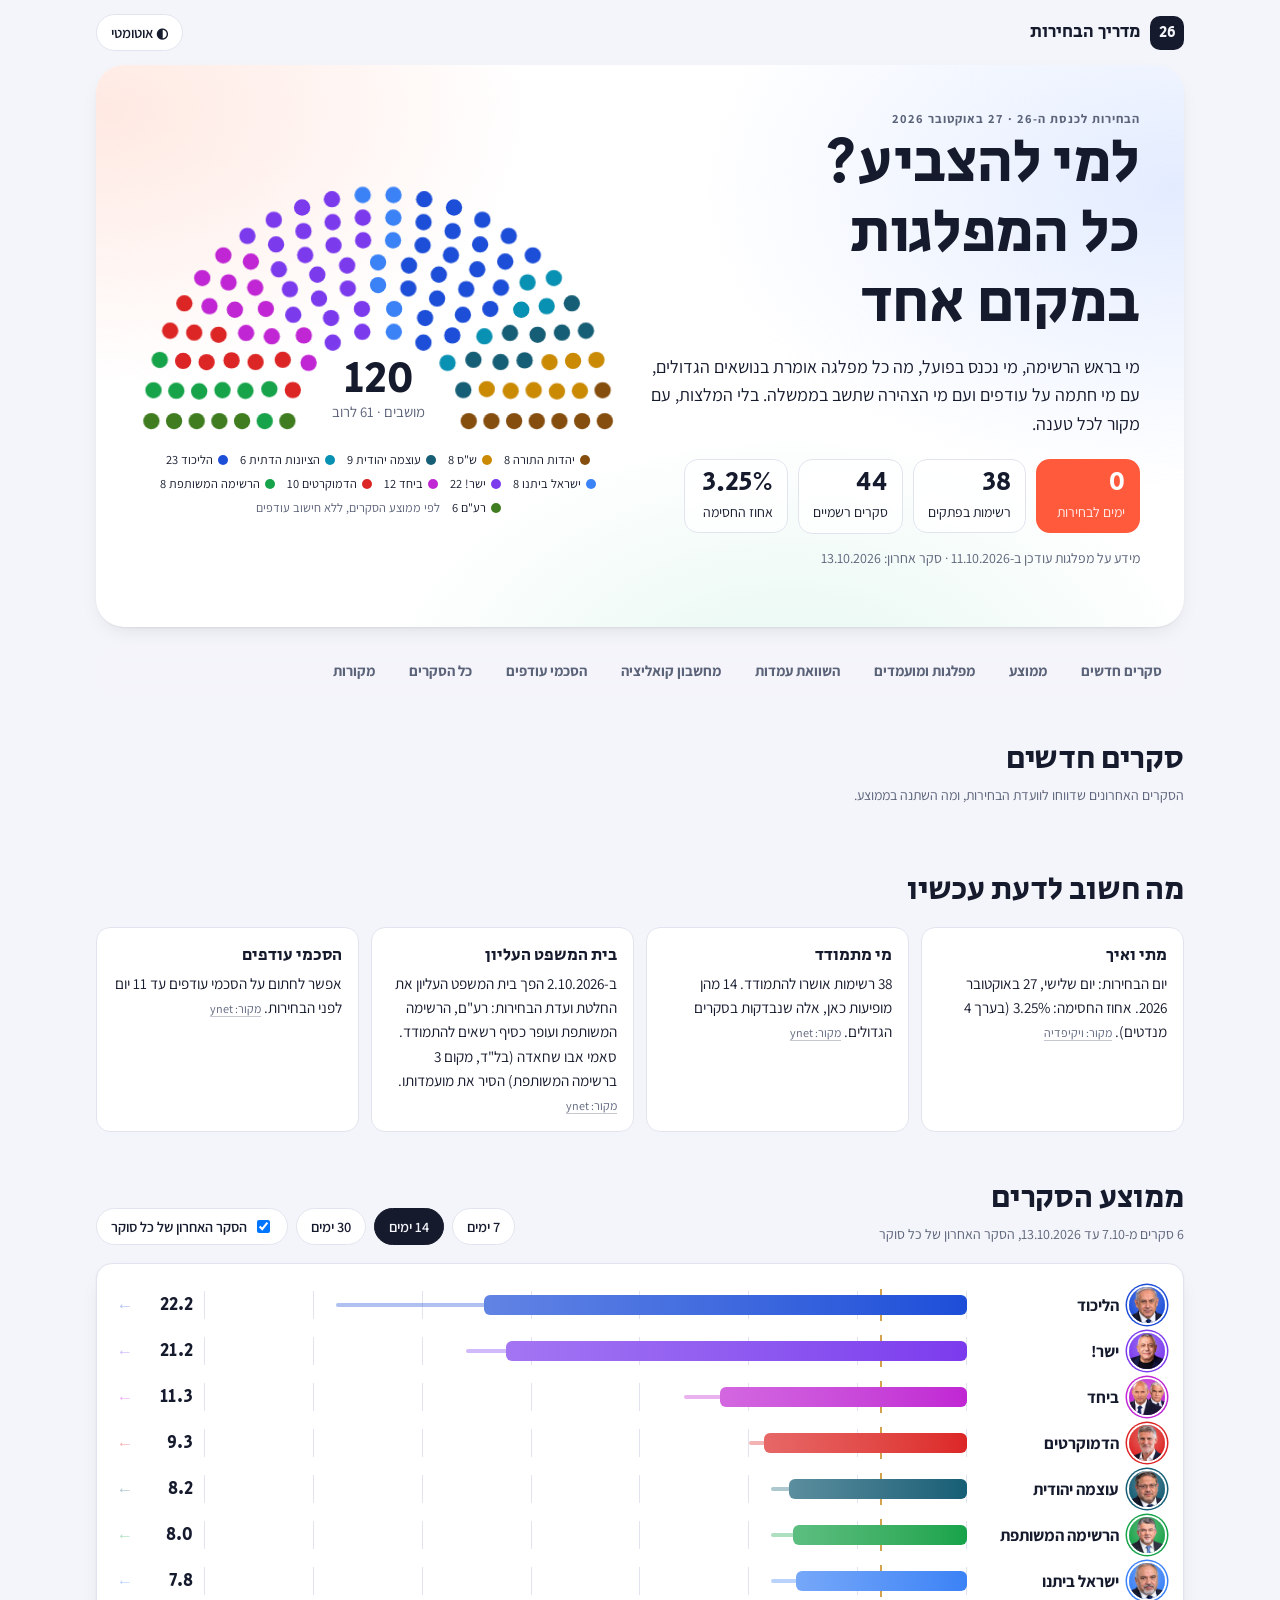
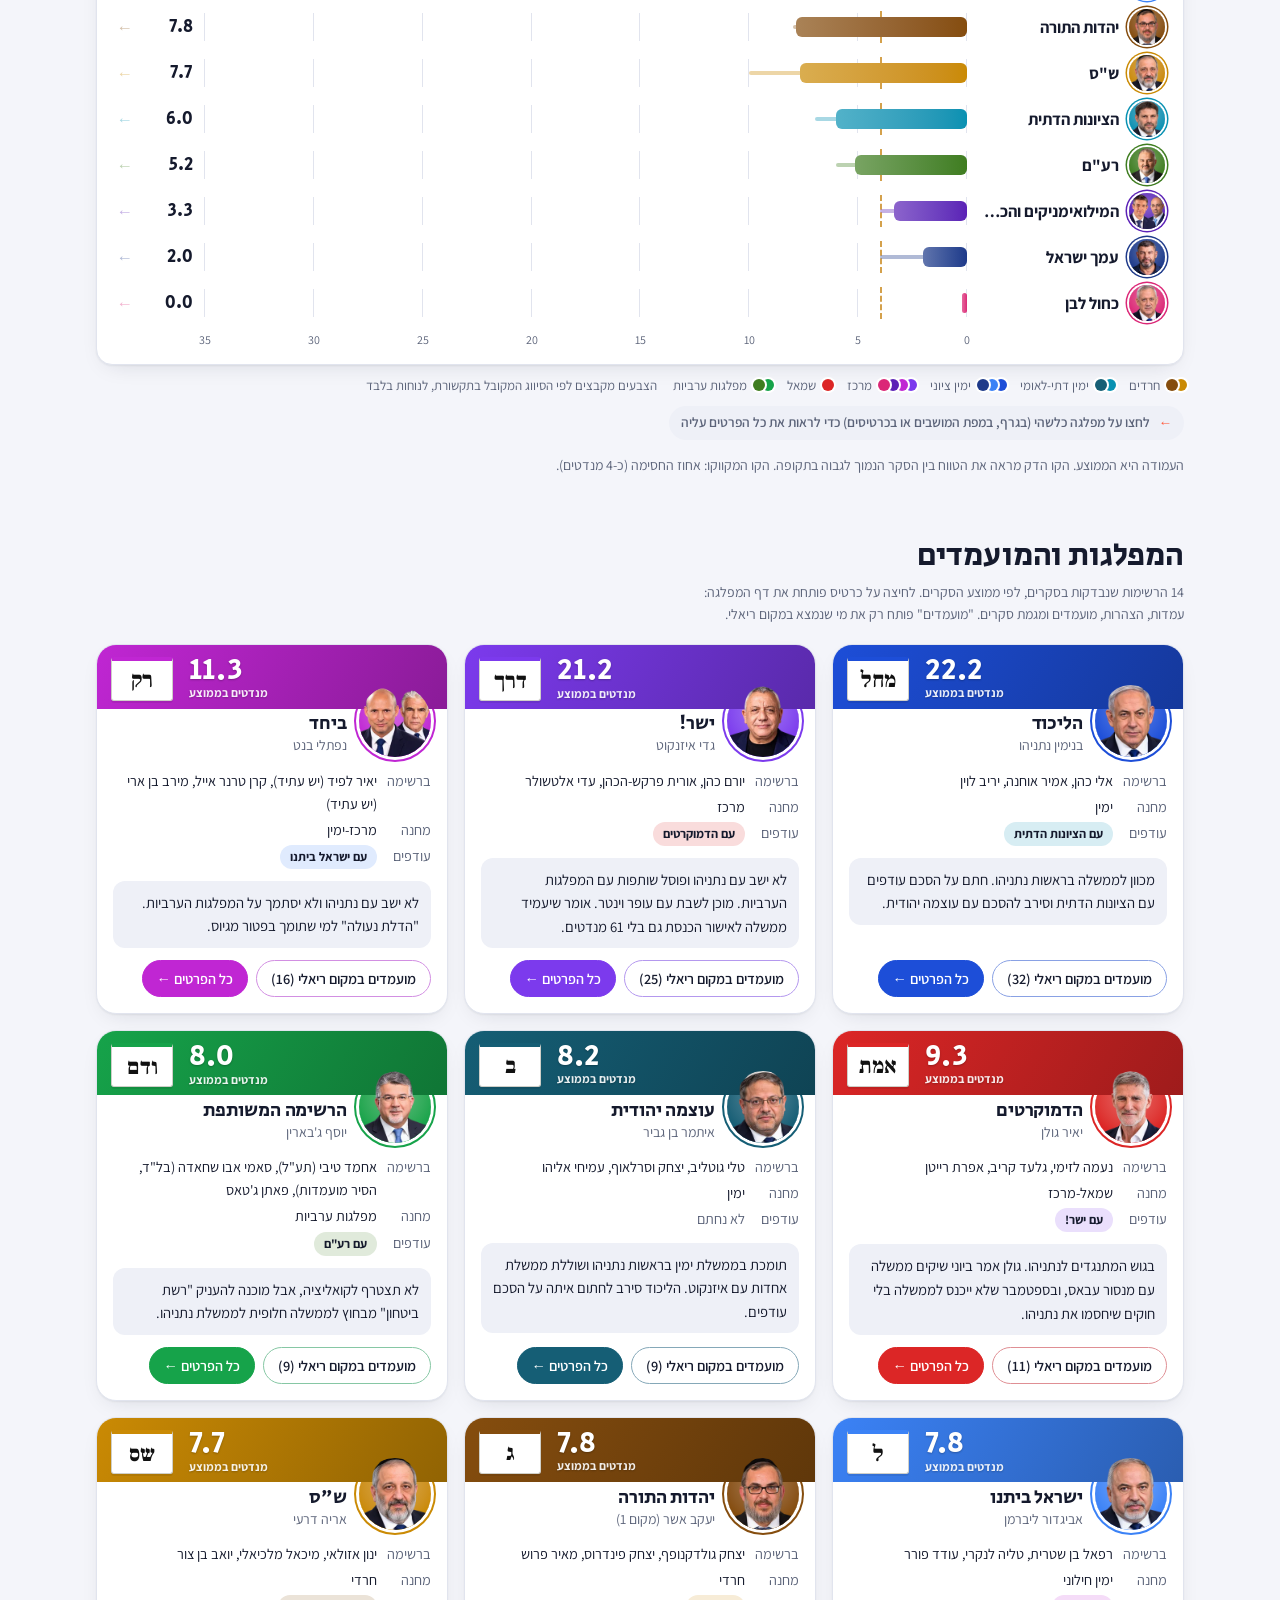
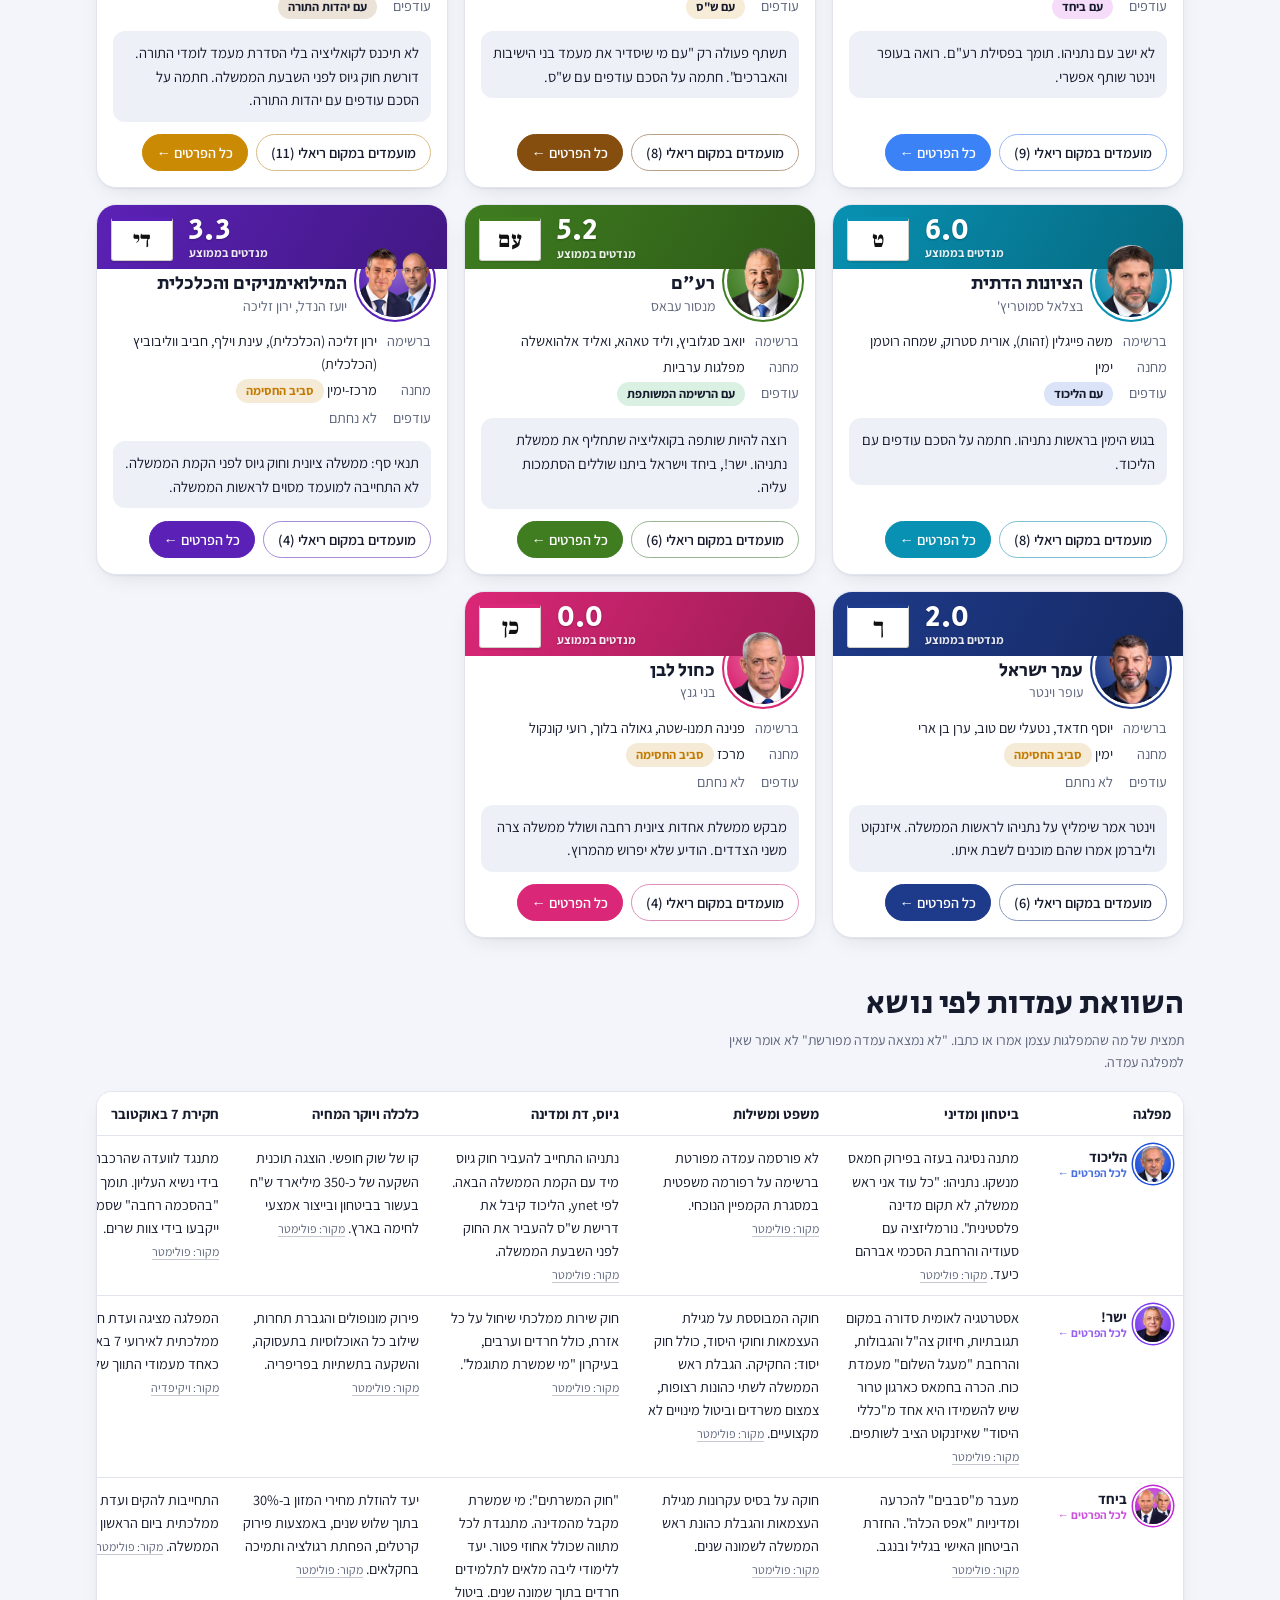
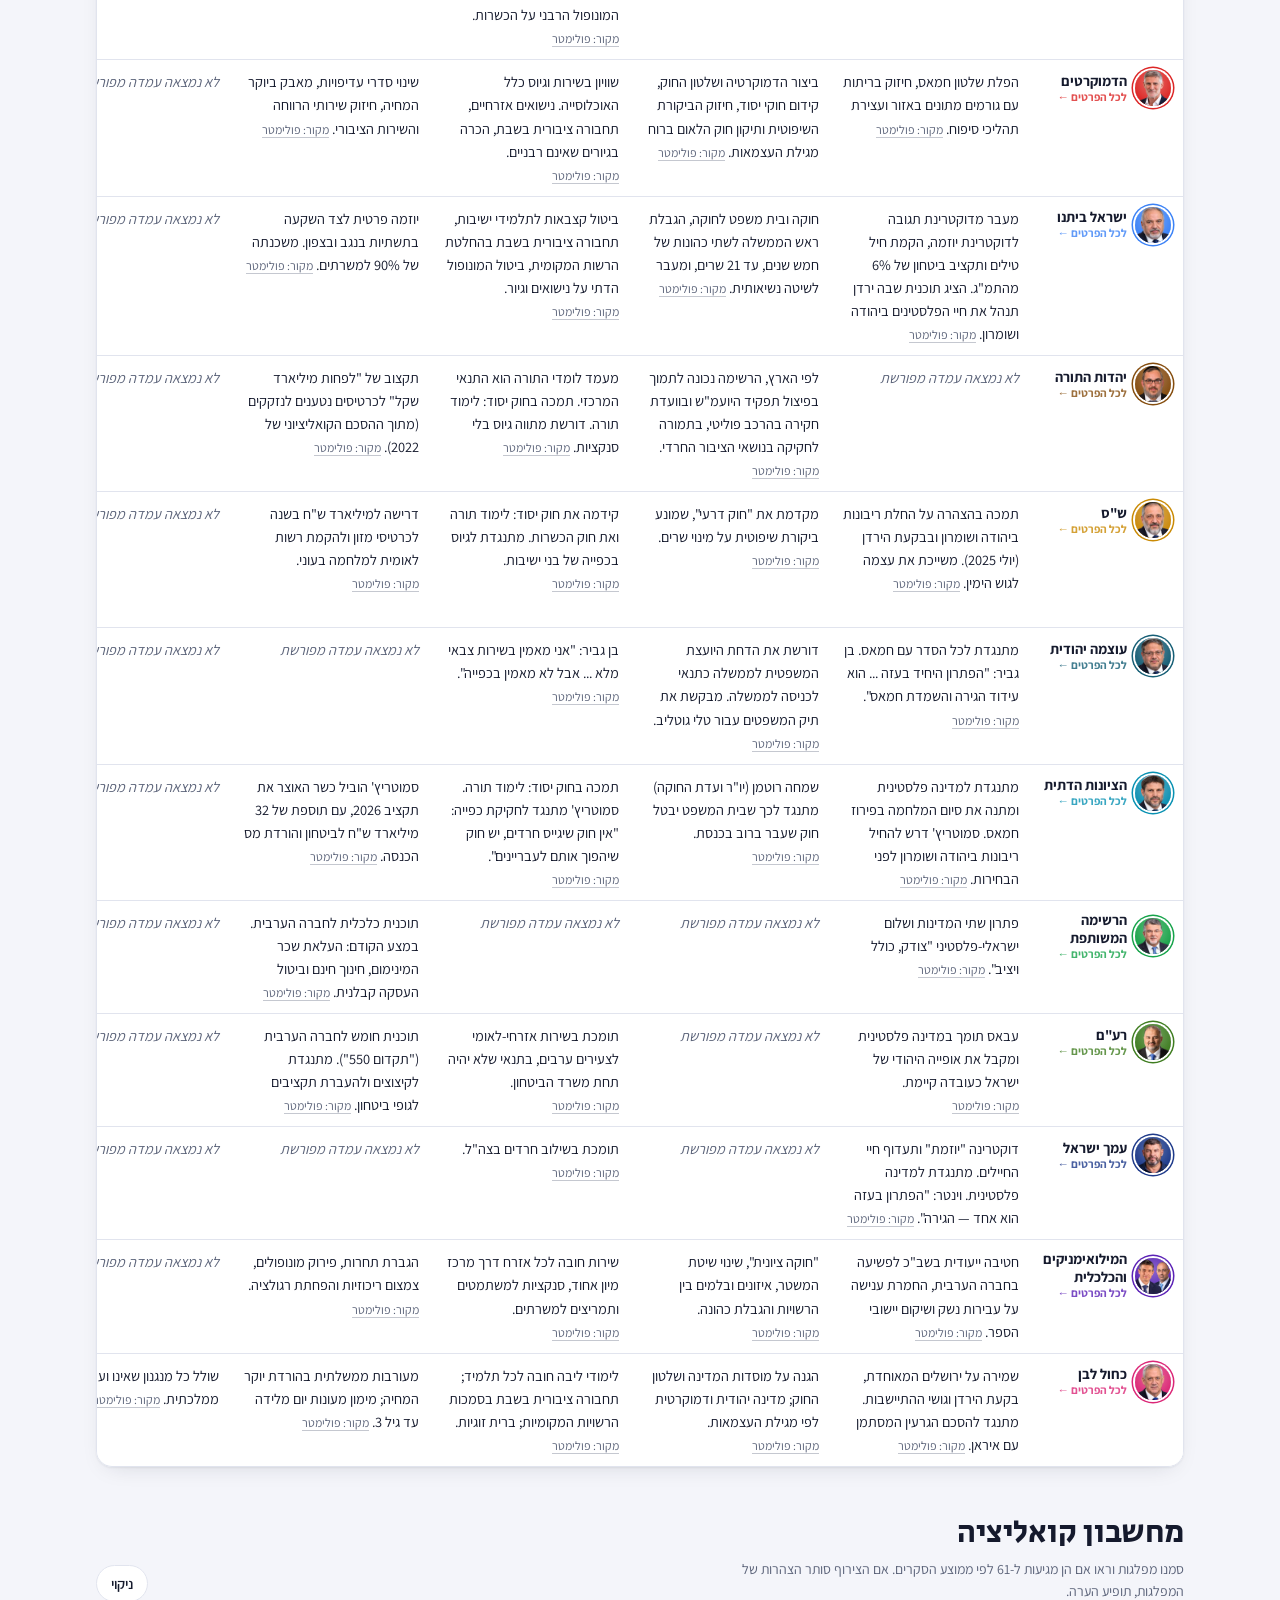
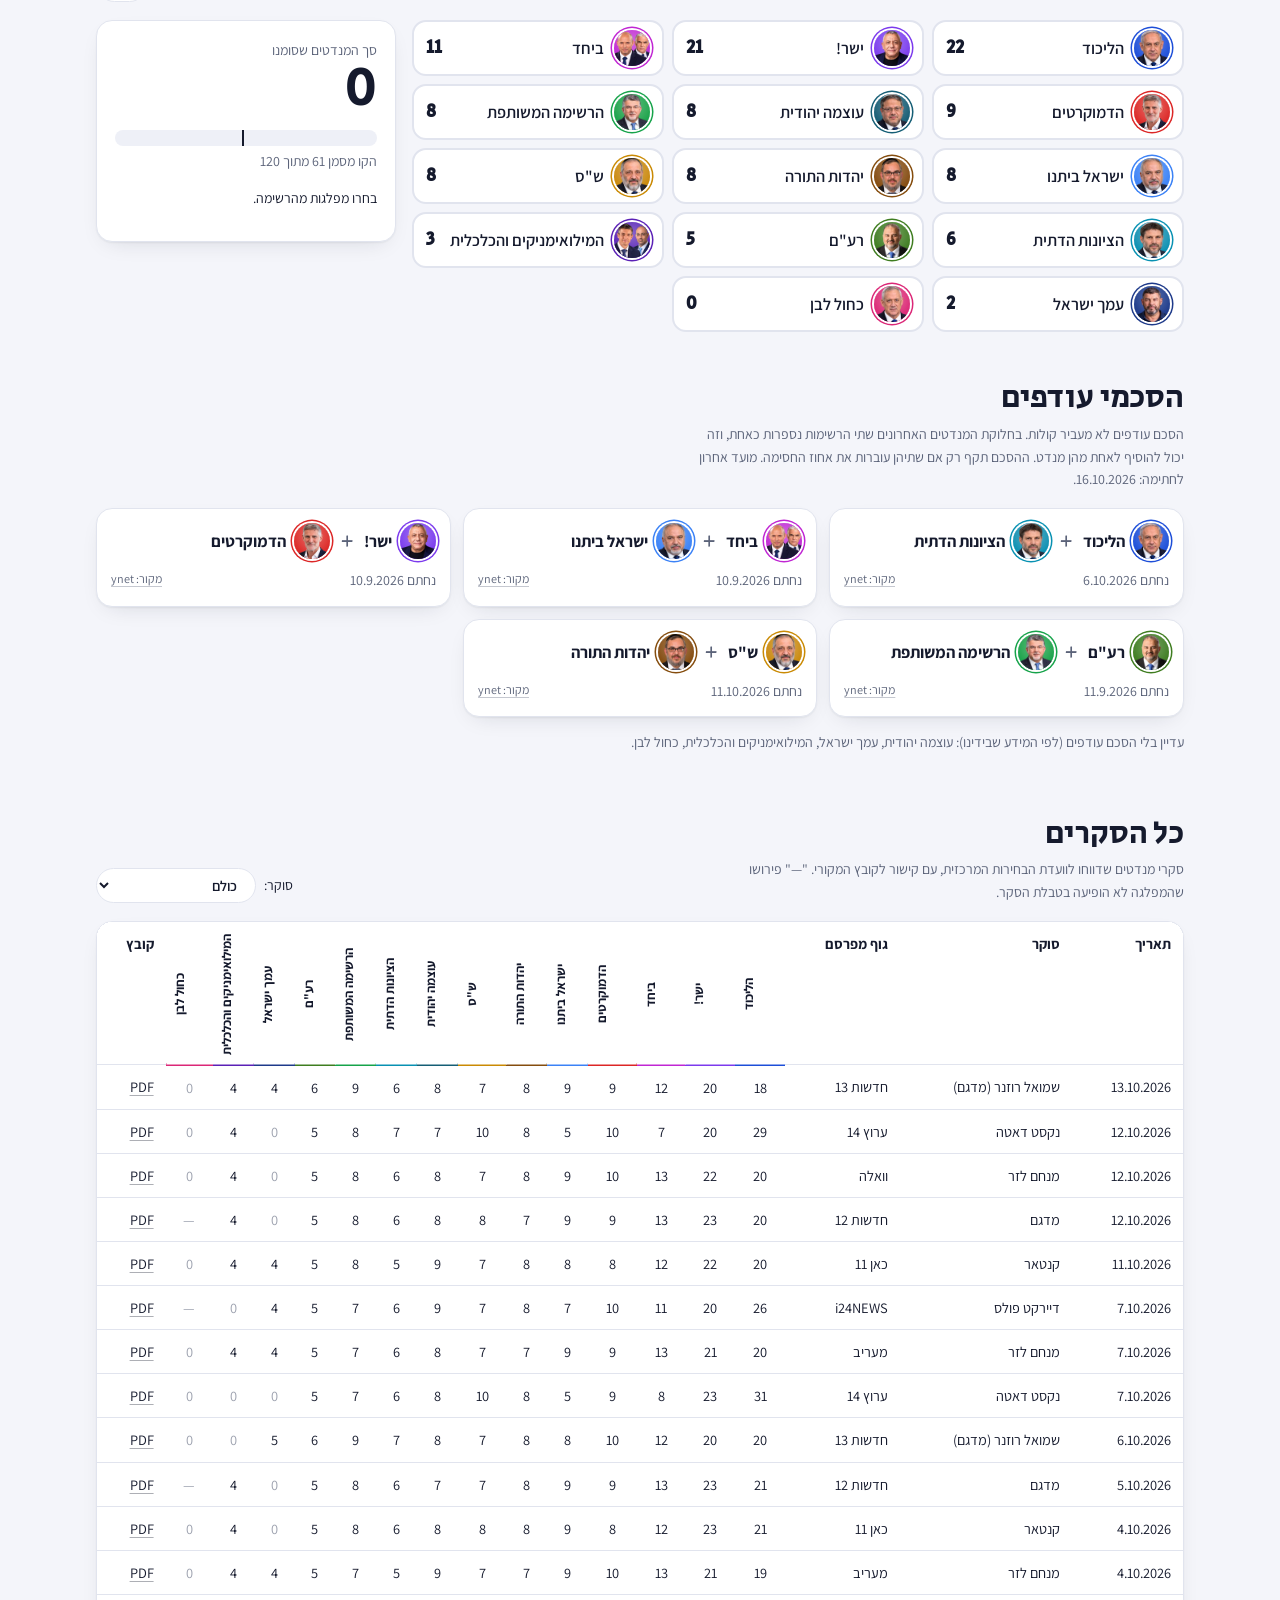
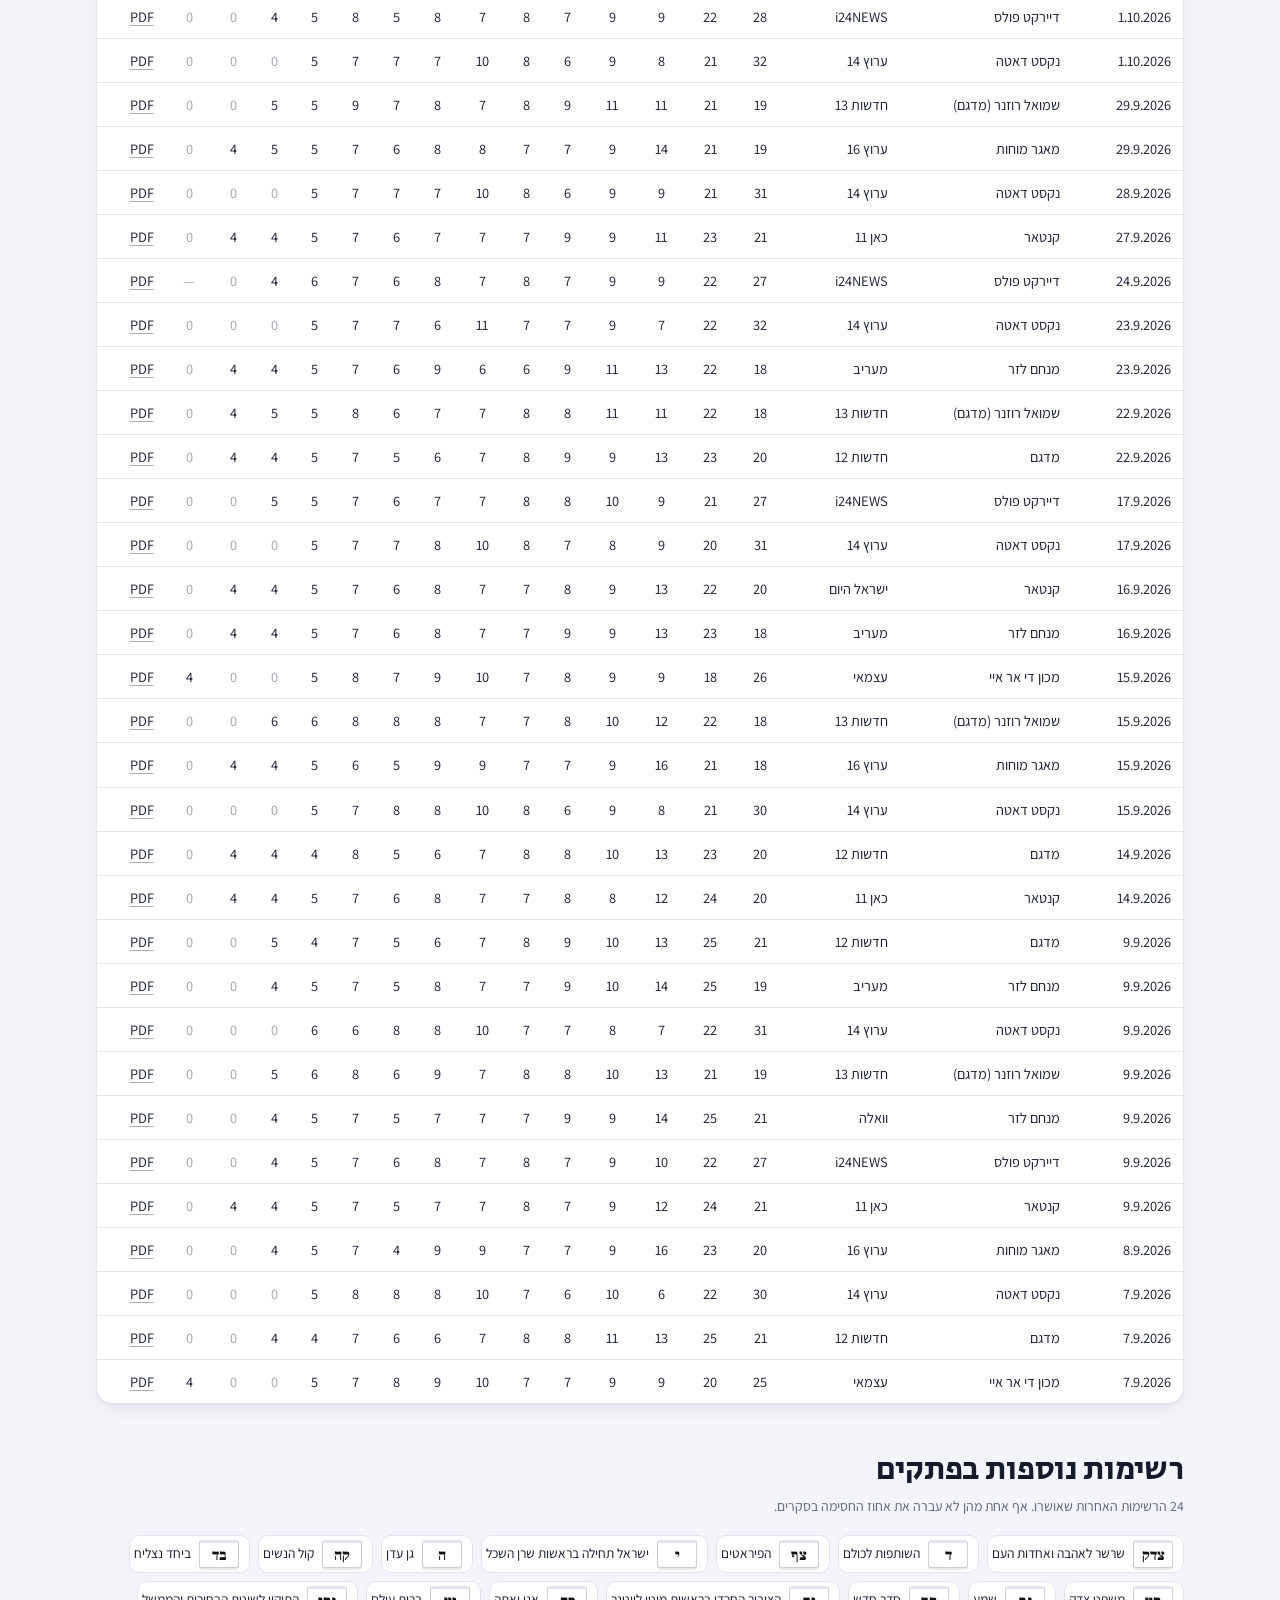
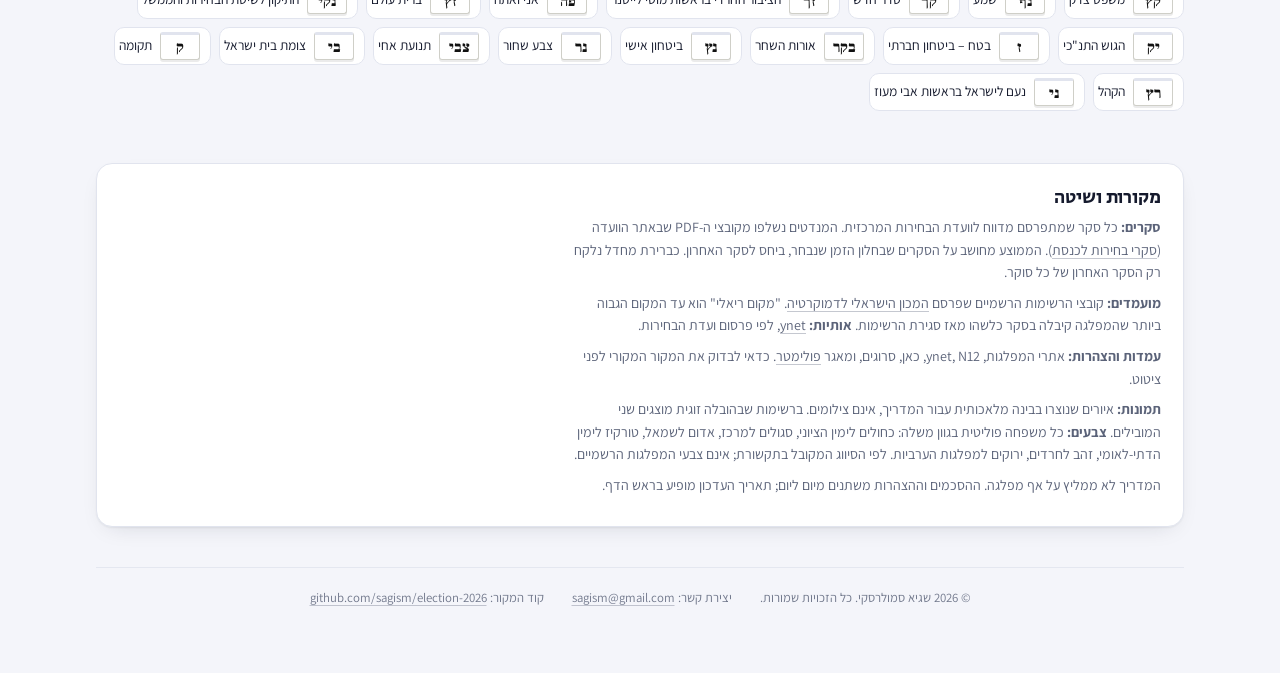
==== commit 26359e86: "added a new surveys section" ====
--- a/index.html
+++ b/index.html
@@ -38,7 +38,8 @@
   </div>
 
   <nav class="toc" aria-label="ניווט בדף">
-    <a href="#polls-avg">סקרים</a>
+    <a href="#news">סקרים חדשים</a>
+    <a href="#polls-avg">ממוצע</a>
     <a href="#parties">מפלגות ומועמדים</a>
     <a href="#compare">השוואת עמדות</a>
     <a href="#coalition">מחשבון קואליציה</a>
@@ -46,6 +47,11 @@
     <a href="#polls">כל הסקרים</a>
     <a href="#about">מקורות</a>
   </nav>
+
+  <section id="news" aria-labelledby="news-h">
+    <header><div><h2 id="news-h">סקרים חדשים</h2><p class="muted small">הסקרים האחרונים שדווחו לוועדת הבחירות, ומה השתנה בממוצע.</p></div></header>
+    <div id="newsBody"></div>
+  </section>
 
   <section aria-labelledby="facts-h">
     <header><h2 id="facts-h">מה חשוב לדעת עכשיו</h2></header>
@@ -167,5 +173,6 @@
 <script src="candidates.js"></script>
 <script src="common.js"></script>
 <script src="index.js"></script>
+<script src="news.js"></script>
 </body>
 </html>
--- a/style.css
+++ b/style.css
@@ -310,3 +310,37 @@
 .knesset .dim { opacity: .18; }
 .k-legend a { display: inline-flex; align-items: center; gap: 5px; text-decoration: none; color: inherit; }
 .k-legend a:hover { color: var(--ink); text-decoration: underline; }
+
+.site-btn { display: inline-flex; align-items: center; gap: 8px; margin-top: 12px; padding: 7px 16px; border-radius: 999px; background: rgba(255,255,255,.95); color: #151a2d; font-weight: 800; font-size: .92rem; text-decoration: none; box-shadow: 0 6px 18px -8px rgba(0,0,0,.45); transition: transform .15s; }
+.site-btn span { font-weight: 600; opacity: .65; font-size: .82rem; }
+.site-btn:hover { transform: translateY(-1px); color: #151a2d; }
+.phero .credit { margin-top: 8px; }
+
+/* new polls teaser */
+.np-grid { display: grid; grid-template-columns: minmax(0, 1fr) minmax(0, 1.25fr); gap: 16px; align-items: start; }
+@media (max-width: 860px) { .np-grid { grid-template-columns: 1fr; } }
+.np-findings { padding: 18px; }
+.np-findings h3 { margin-bottom: 2px; }
+.movers { display: grid; gap: 6px; margin-block: 12px; }
+.mover { display: grid; grid-template-columns: auto minmax(0, 1fr) auto auto; align-items: center; gap: 10px; padding: 6px 10px; border-radius: 12px; text-decoration: none; color: inherit; background: color-mix(in srgb, var(--pc) 8%, transparent); }
+.mover:hover { background: color-mix(in srgb, var(--pc) 16%, transparent); color: inherit; }
+.mover span { font-weight: 700; }
+.mover b { font-family: var(--display); font-weight: 400; font-size: 1.15rem; font-variant-numeric: tabular-nums; }
+.mover.up b { color: var(--good); }
+.mover.down b { color: #d64545; }
+.mover small { color: var(--ink-2); font-variant-numeric: tabular-nums; min-width: 2.6em; text-align: end; }
+.np-list { margin: 0; padding-inline-start: 1.1em; display: grid; gap: 6px; font-size: .92rem; }
+.np-cards { display: grid; gap: 10px; }
+.np-card { padding: 12px 14px; display: grid; gap: 8px; }
+.np-head { display: flex; flex-wrap: wrap; align-items: baseline; gap: 4px 10px; }
+.np-pdf { margin-inline-start: auto; color: var(--ink-2); }
+.np-new { background: var(--accent); color: var(--accent-ink); font-size: .7rem; font-weight: 800; padding: 1px 8px; border-radius: 999px; align-self: center; }
+.np-seats { display: flex; flex-wrap: wrap; gap: 8px 14px; }
+.np-seat { display: inline-flex; align-items: center; gap: 6px; }
+.np-seat b { font-family: var(--display); font-weight: 400; font-size: 1.25rem; font-variant-numeric: tabular-nums; }
+.np-seat .avatar.sm { width: 28px; height: 28px; }
+.np-changes { display: flex; flex-wrap: wrap; align-items: center; gap: 6px; }
+.np-ch { font-size: .78rem; font-weight: 700; padding: 1px 8px; border-radius: 999px; font-variant-numeric: tabular-nums; }
+.np-ch.up { background: color-mix(in srgb, var(--good) 14%, var(--surface)); color: var(--good); }
+.np-ch.down { background: color-mix(in srgb, #d64545 13%, var(--surface)); color: #d64545; }
+.np-ch.flat { background: var(--surface-2); color: var(--ink-2); font-weight: 600; }
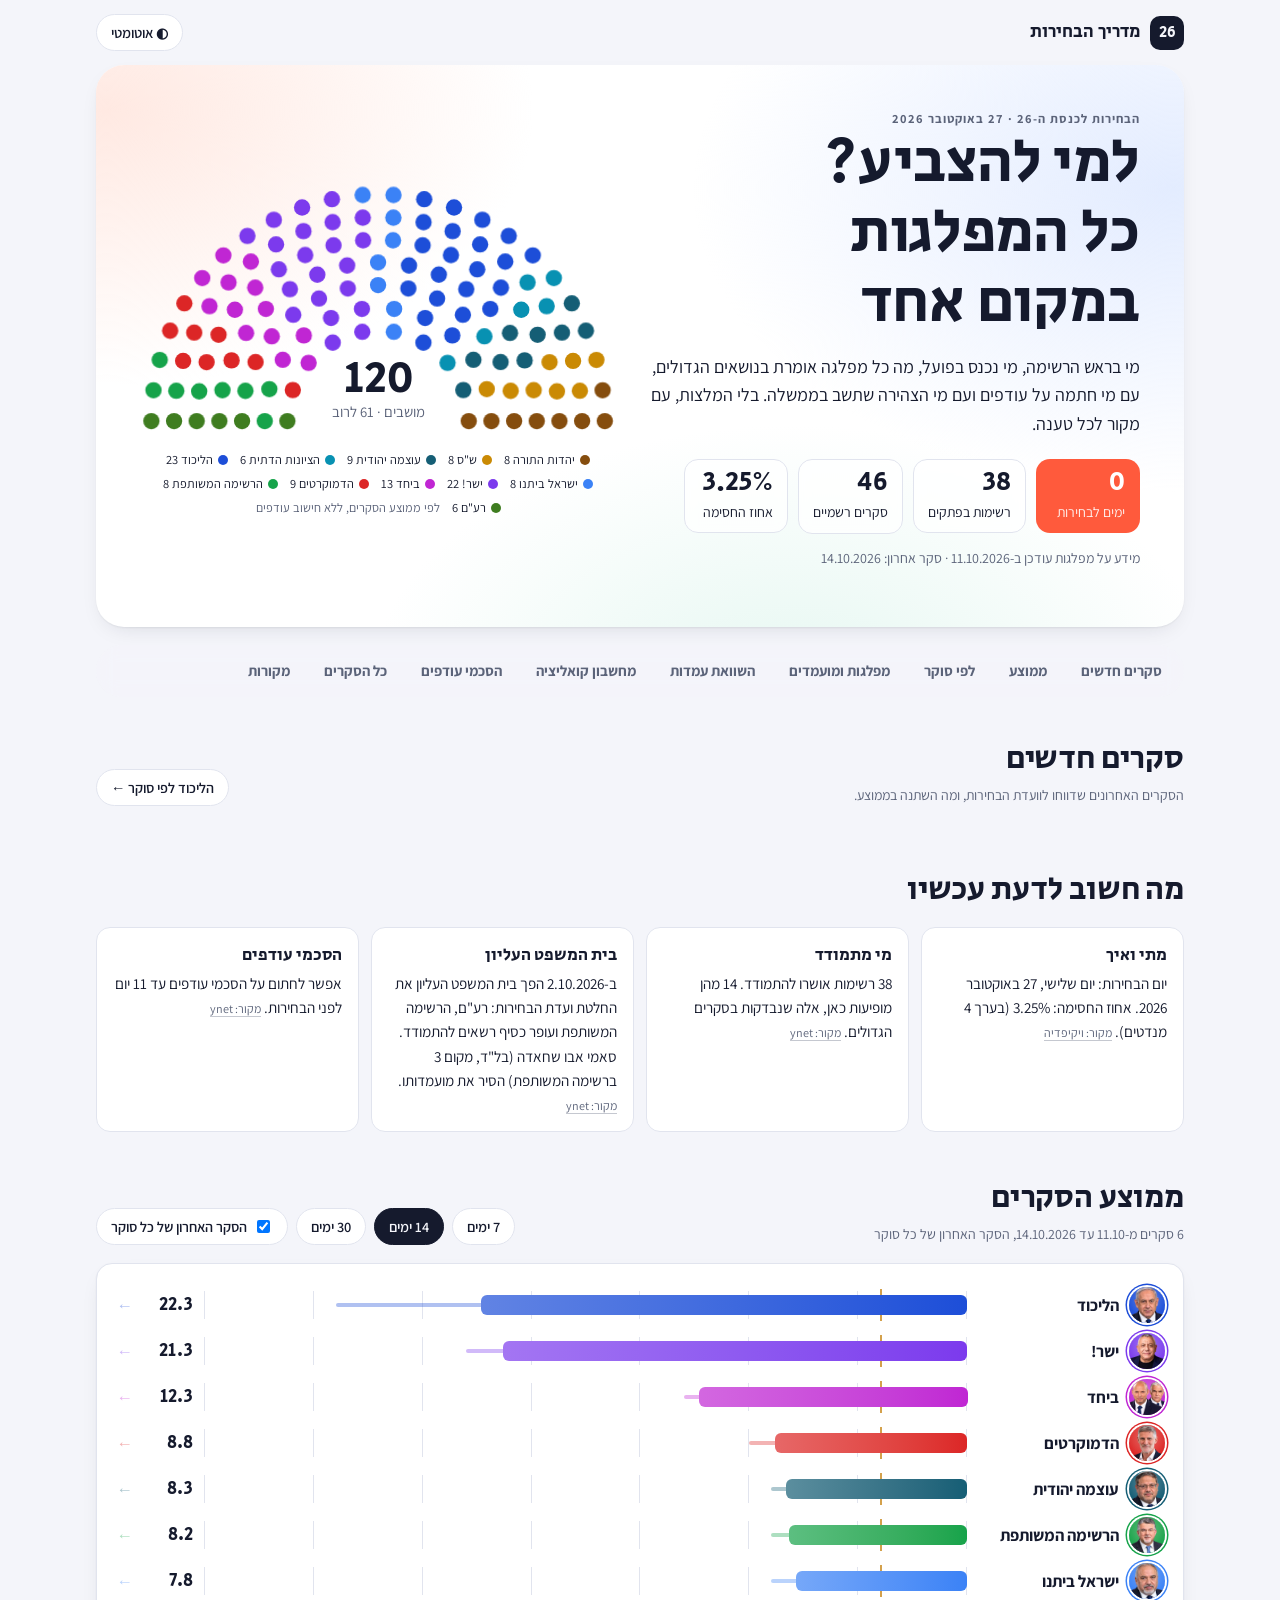
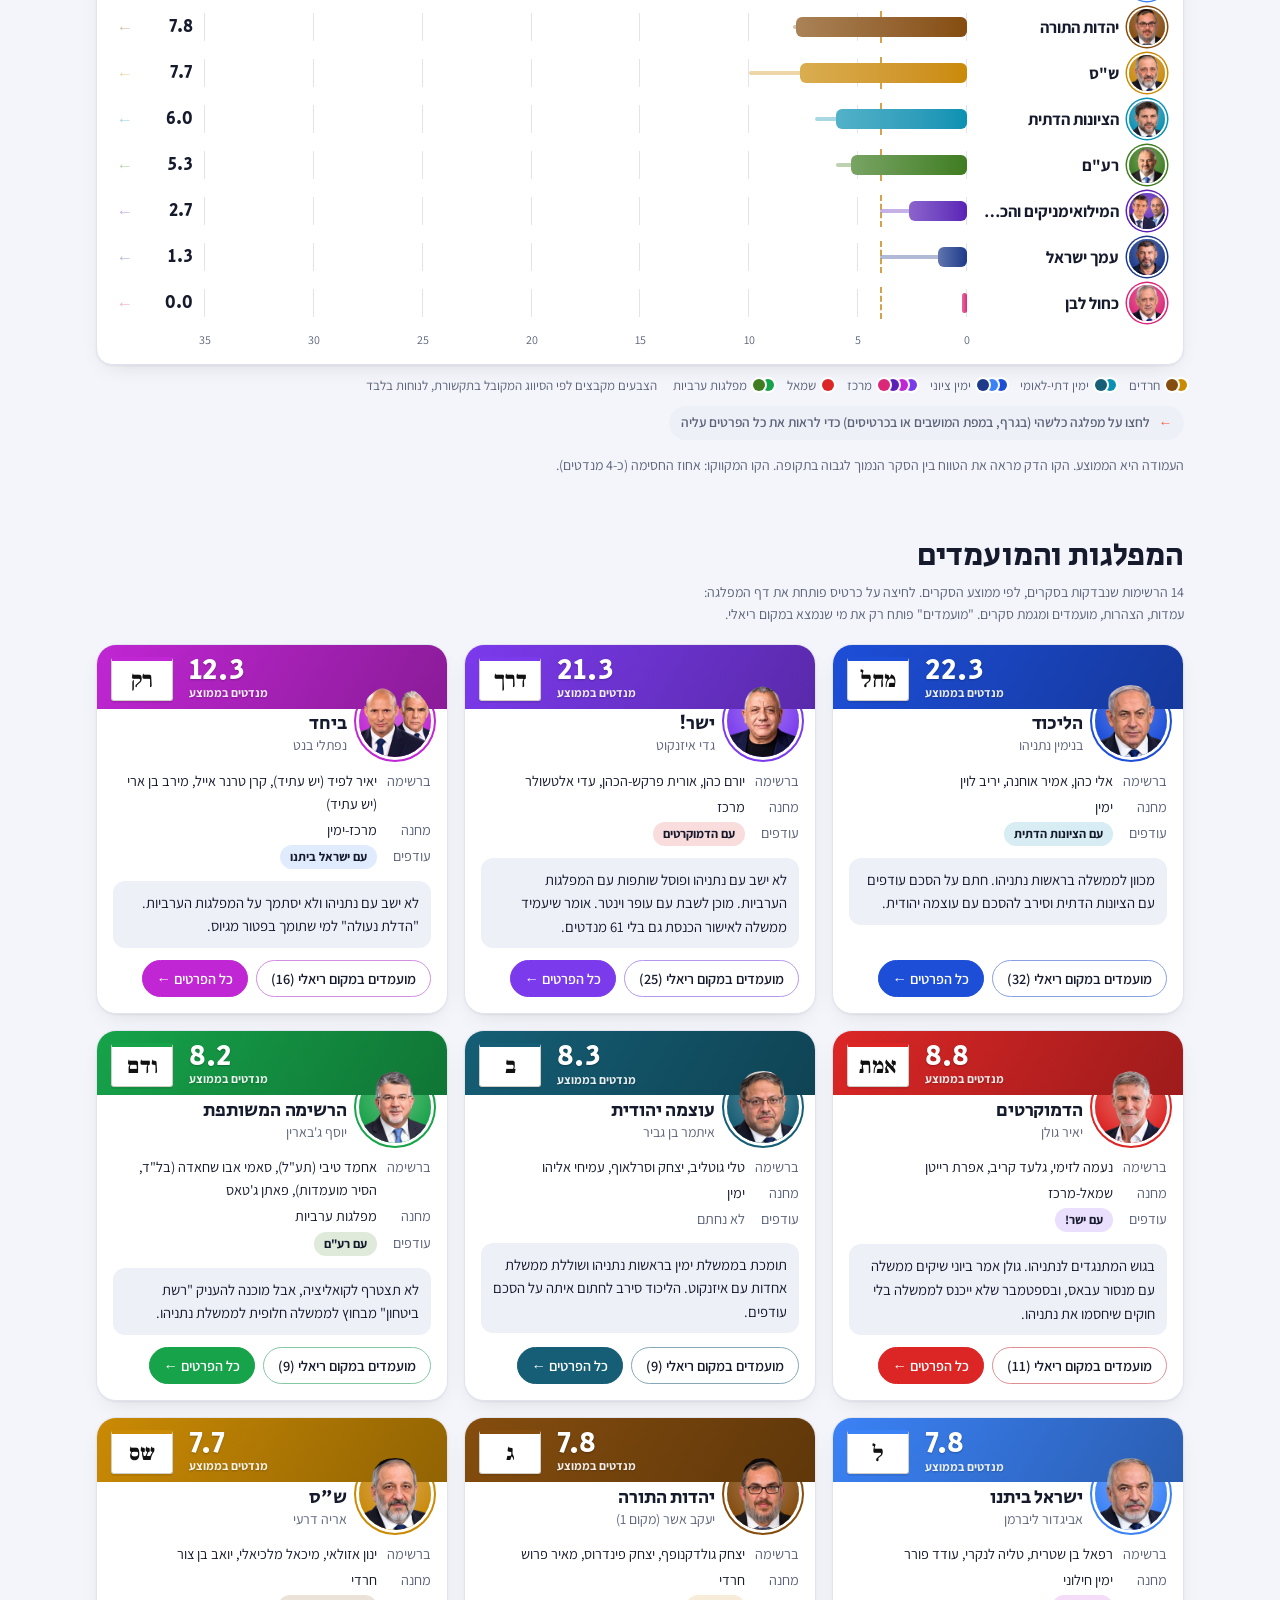
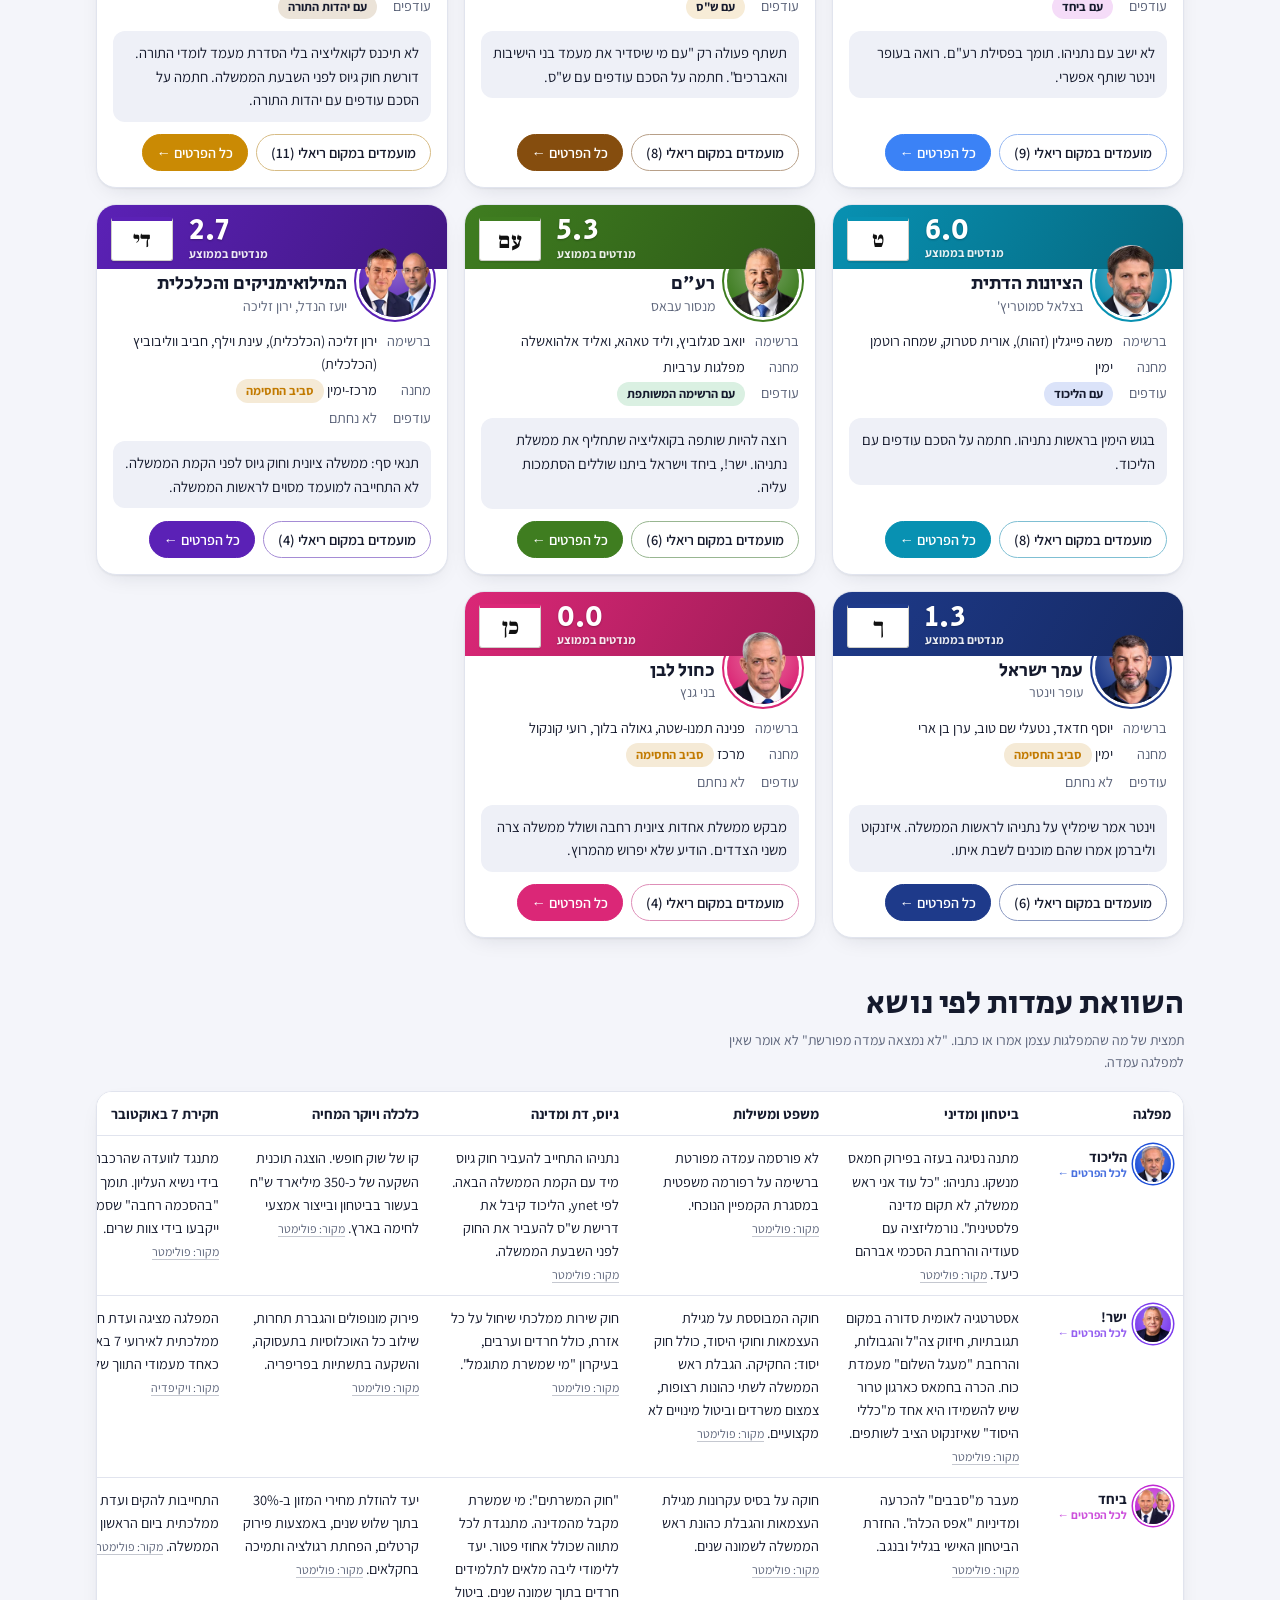
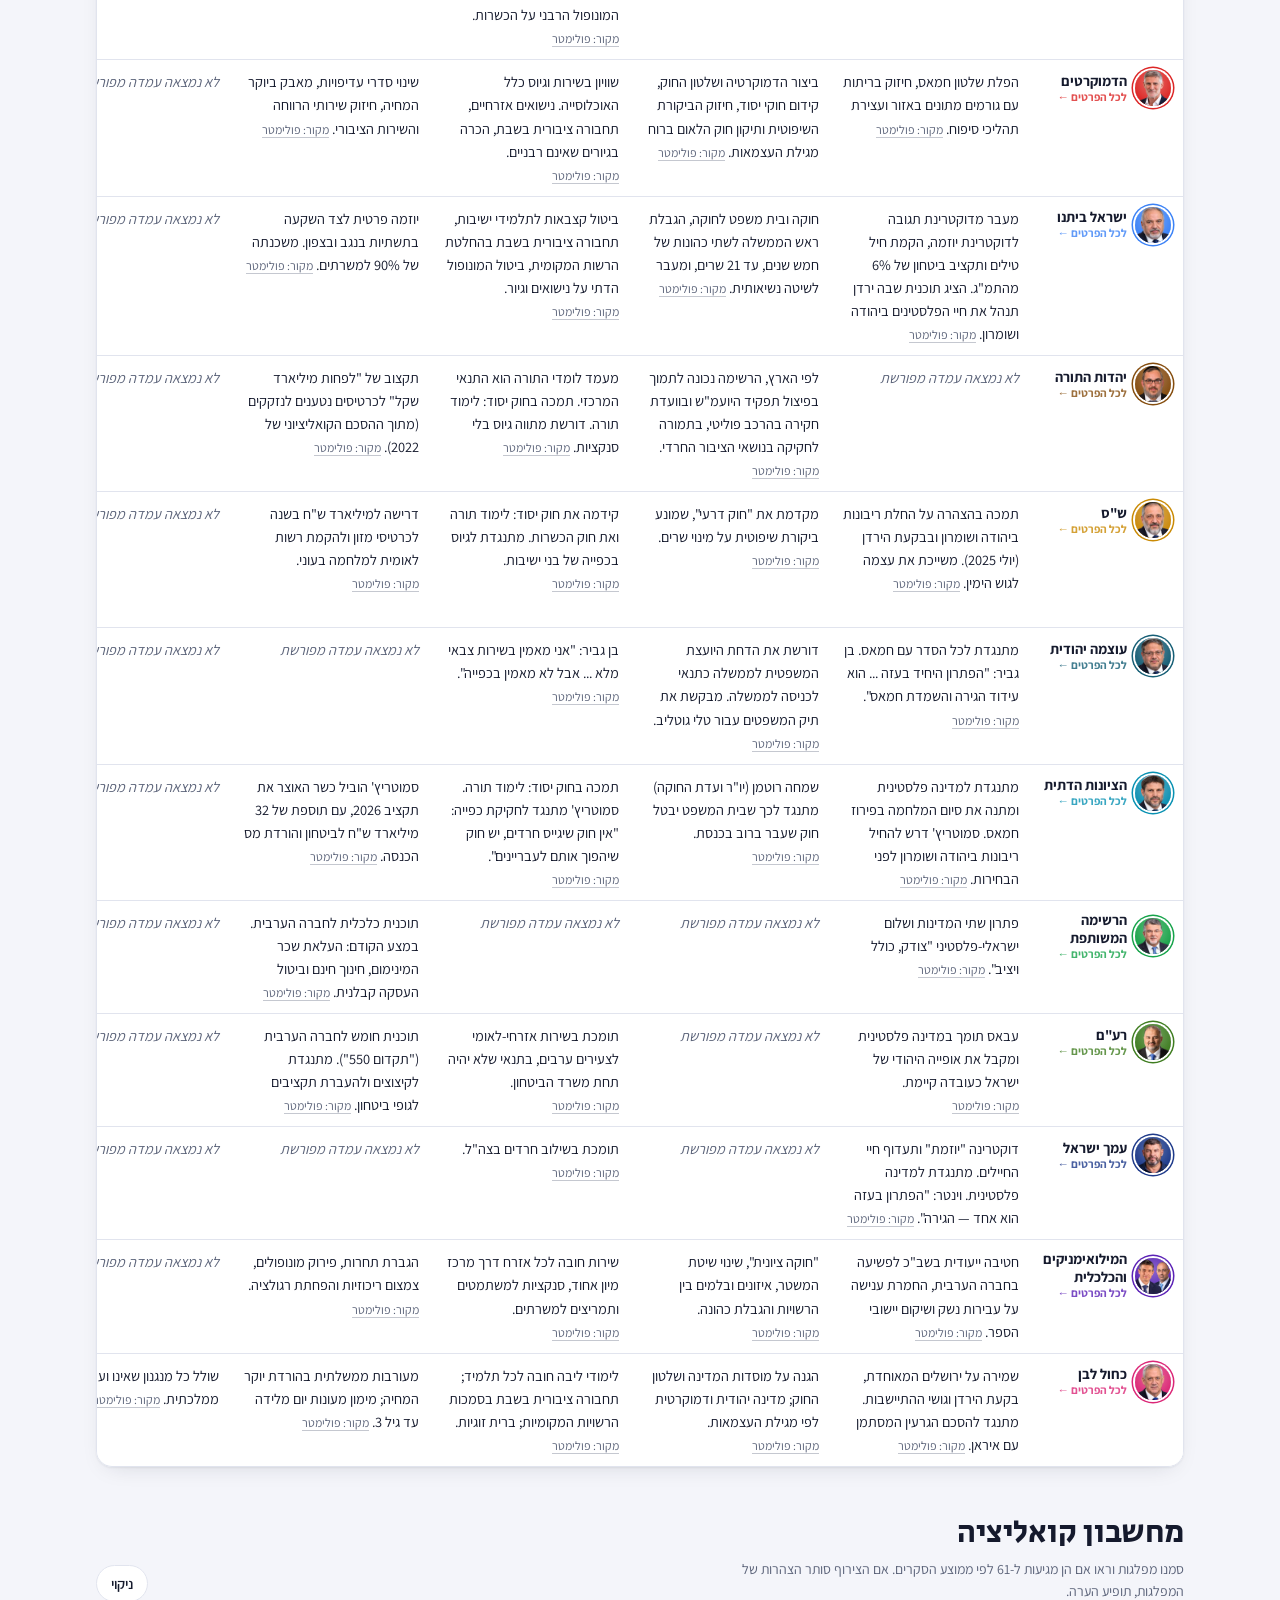
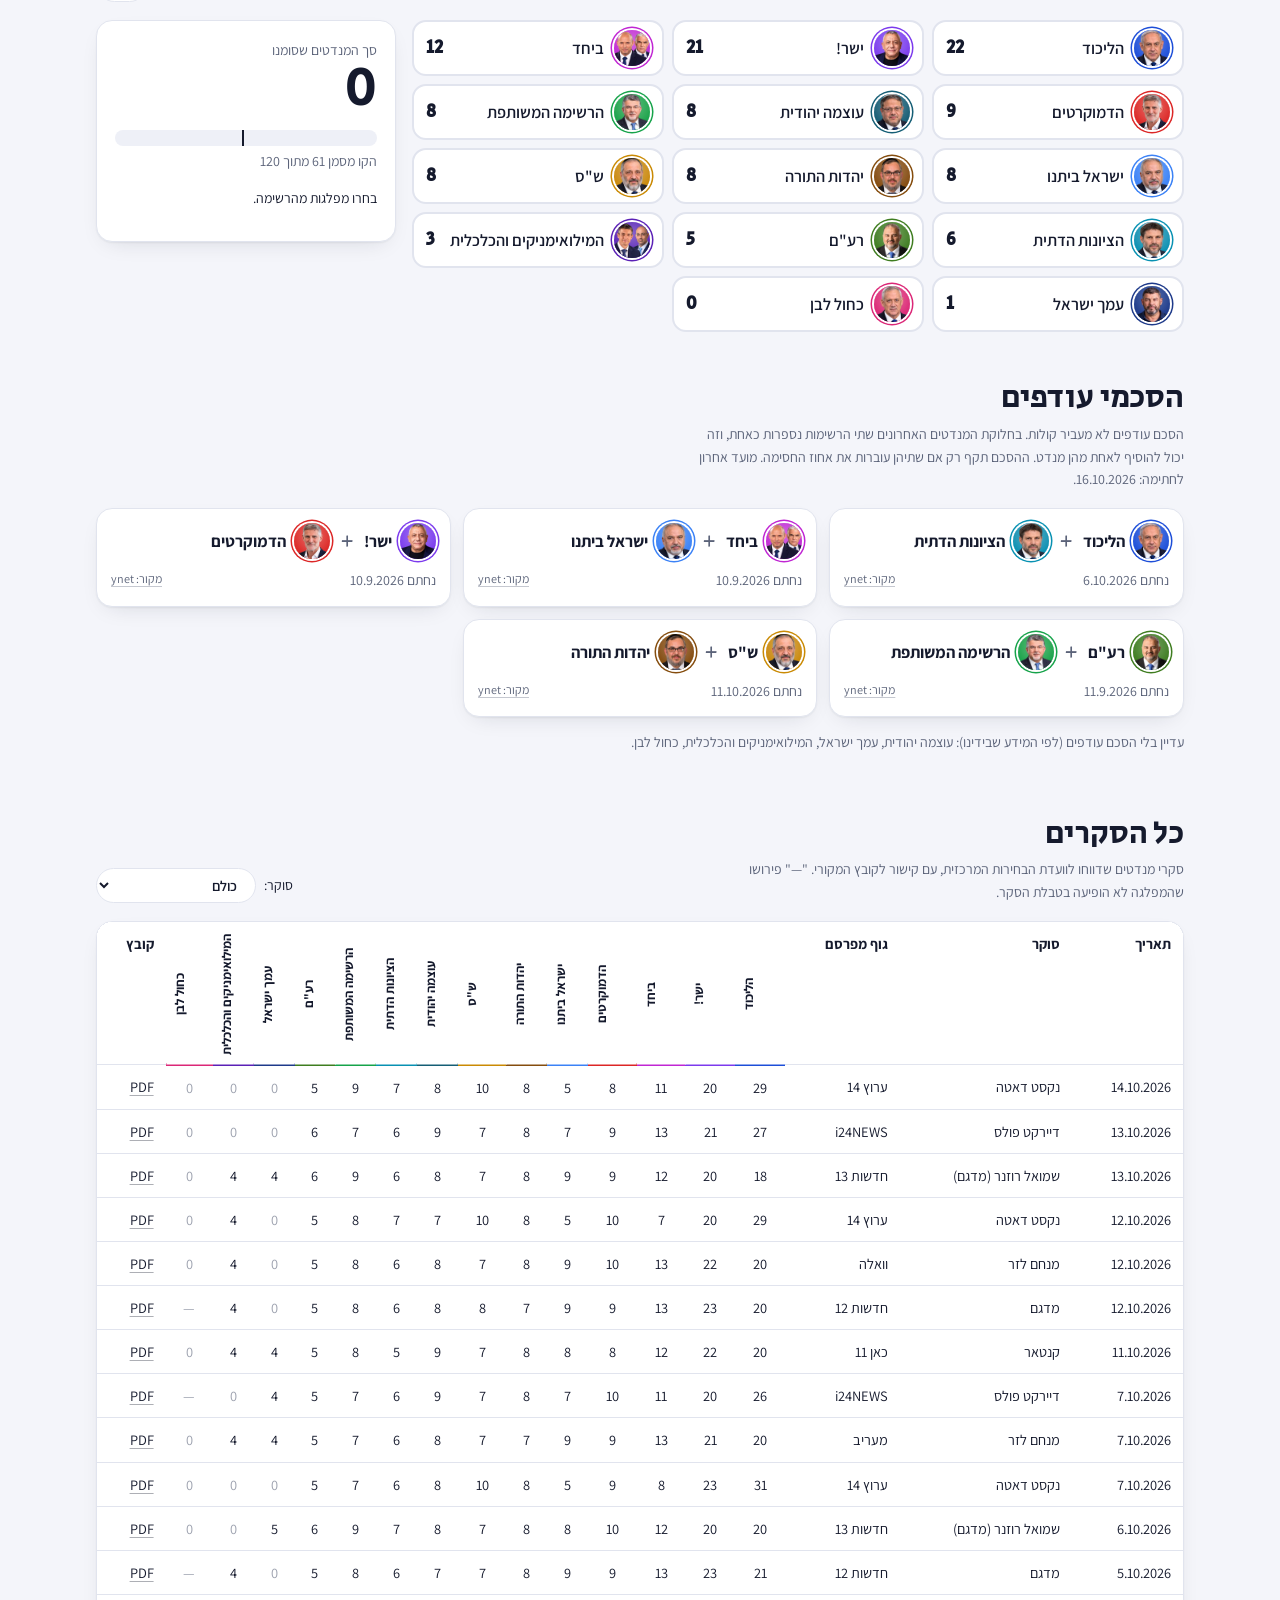
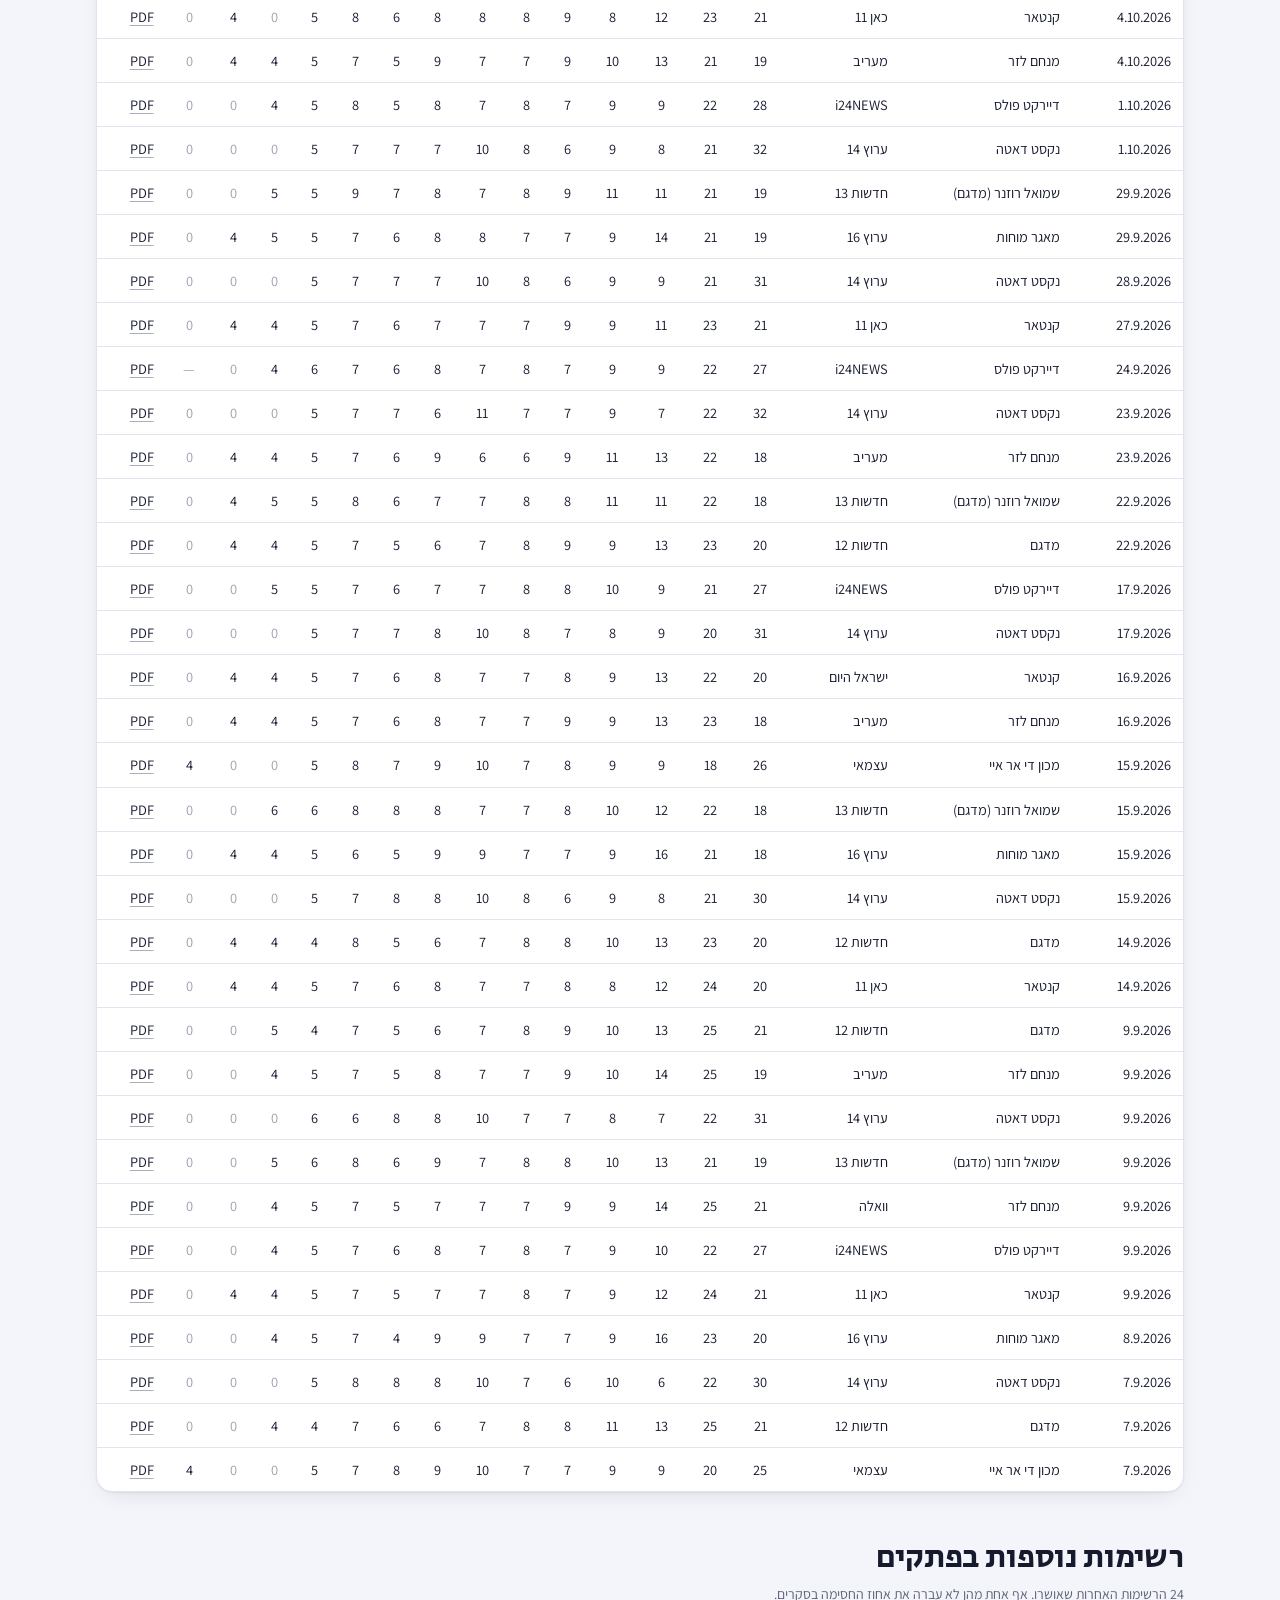
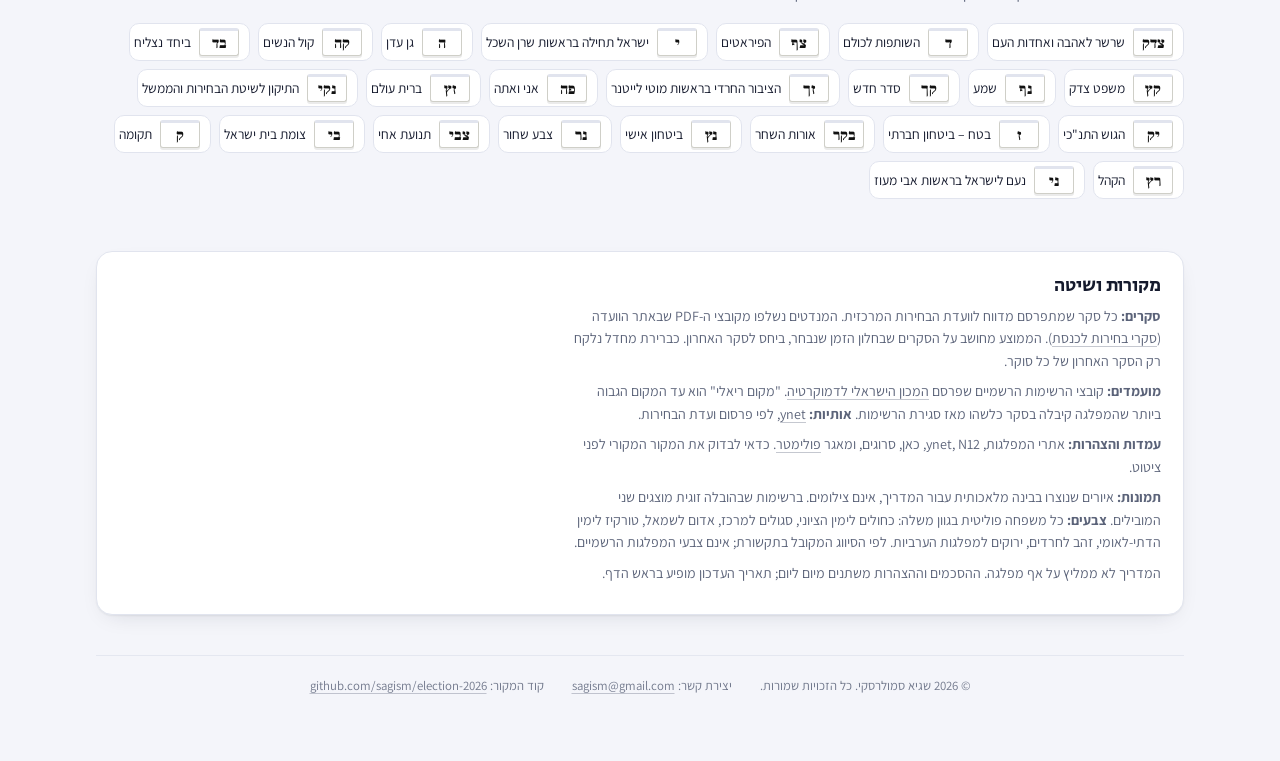
==== commit d45cdbd7: "added likud trends by pollster" ====
--- a/index.html
+++ b/index.html
@@ -40,6 +40,7 @@
   <nav class="toc" aria-label="ניווט בדף">
     <a href="#news">סקרים חדשים</a>
     <a href="#polls-avg">ממוצע</a>
+    <a href="house.html">לפי סוקר</a>
     <a href="#parties">מפלגות ומועמדים</a>
     <a href="#compare">השוואת עמדות</a>
     <a href="#coalition">מחשבון קואליציה</a>
@@ -49,7 +50,7 @@
   </nav>
 
   <section id="news" aria-labelledby="news-h">
-    <header><div><h2 id="news-h">סקרים חדשים</h2><p class="muted small">הסקרים האחרונים שדווחו לוועדת הבחירות, ומה השתנה בממוצע.</p></div></header>
+    <header><div><h2 id="news-h">סקרים חדשים</h2><p class="muted small">הסקרים האחרונים שדווחו לוועדת הבחירות, ומה השתנה בממוצע.</p></div><a class="btn" href="house.html">הליכוד לפי סוקר ←</a></header>
     <div id="newsBody"></div>
   </section>
 
--- a/style.css
+++ b/style.css
@@ -344,3 +344,49 @@
 .np-ch.up { background: color-mix(in srgb, var(--good) 14%, var(--surface)); color: var(--good); }
 .np-ch.down { background: color-mix(in srgb, #d64545 13%, var(--surface)); color: #d64545; }
 .np-ch.flat { background: var(--surface-2); color: var(--ink-2); font-weight: 600; }
+
+/* by-pollster page */
+:root { --s1: #2a78d6; --s2: #eb6834; --s3: #1baf7a; --s4: #eda100; --s5: #e87ba4; --s6: #008300; --s7: #6250d6; --s8: #e34948; --s-other: #9a9a94; }
+@media (prefers-color-scheme: dark) { :root:not([data-theme="light"]) { --s1: #3987e5; --s2: #d95926; --s3: #199e70; --s4: #c98500; --s5: #d55181; --s6: #008300; --s7: #9085e9; --s8: #e66767; --s-other: #77776f; } }
+:root[data-theme="dark"] { --s1: #3987e5; --s2: #d95926; --s3: #199e70; --s4: #c98500; --s5: #d55181; --s6: #008300; --s7: #9085e9; --s8: #e66767; --s-other: #77776f; }
+.hhead { display: grid; gap: 6px; justify-items: start; margin-block: 8px 4px; }
+.hhead h1 { margin: 0; }
+.hhead #hName { color: var(--pc); }
+.hchart { position: relative; padding: 14px 10px 8px; }
+.hchart svg { width: 100%; height: auto; display: block; touch-action: pan-y; }
+.hchart text { fill: var(--ink-2); font-size: 12px; font-family: var(--body); }
+.hchart .gridl { stroke: var(--rule); stroke-width: 1; }
+.hchart .thr { stroke: var(--warn); stroke-dasharray: 4 3; stroke-width: 1.2; }
+.hchart .hl { fill: none; stroke-width: 2; stroke-linejoin: round; stroke-linecap: round; }
+.hchart .hd { stroke: var(--surface); stroke-width: 2; }
+.hchart .havg { fill: none; stroke: var(--ink-2); stroke-width: 3; stroke-dasharray: 7 5; opacity: .75; stroke-linecap: round; }
+.hchart .hs { transition: opacity .15s; }
+.hchart .hs.dim { opacity: .14; }
+.hchart .hx { stroke: var(--ink-2); stroke-width: 1; opacity: .35; pointer-events: none; }
+.hchart .hring { fill: none; stroke-width: 2.5; pointer-events: none; }
+.htip { position: absolute; z-index: 3; pointer-events: none; background: var(--surface); border: 1px solid var(--rule); border-radius: 12px; padding: 8px 12px; box-shadow: 0 8px 24px rgb(0 0 0 / .14); display: grid; gap: 1px; font-size: .84rem; min-width: 170px; }
+.htip i, .hlegend .sw, #hTable .sw { display: inline-block; width: 10px; height: 10px; border-radius: 3px; margin-inline-end: 6px; vertical-align: baseline; }
+.htip .big { font-family: var(--display); font-size: 1.25rem; color: var(--ink); }
+.hlegend { display: flex; flex-wrap: wrap; gap: 6px; margin-bottom: 10px; }
+.hlegend button { font: inherit; display: inline-flex; align-items: center; gap: 2px; text-align: start; background: var(--surface); color: var(--ink); border: 1px solid var(--rule); border-radius: 12px; padding: 5px 10px; cursor: pointer; transition: opacity .15s, border-color .15s; }
+.hlegend button:hover { border-color: var(--ink-2); }
+.hlegend button span { display: grid; line-height: 1.25; }
+.hlegend button b { font-size: .88rem; }
+.hlegend button small { font-size: .72rem; color: var(--ink-2); }
+.hlegend button[aria-pressed="false"] { opacity: .45; }
+.hlegend button[aria-pressed="false"] b { text-decoration: line-through; }
+.hlegend button.dim { opacity: .5; }
+.hlegend .sw.avg { background: none; border-top: 3px dashed var(--ink-2); height: 0; border-radius: 0; width: 16px; }
+.bias { display: grid; grid-template-columns: 120px auto; align-items: center; gap: 10px; }
+.bias .bar { direction: ltr; position: relative; height: 10px; border-radius: 4px; background: var(--surface-2); }
+.bias .bar::after { content: ""; position: absolute; top: 0; bottom: 0; width: var(--w); border-radius: 4px; background: var(--pc); opacity: .8; }
+.bias .bar[data-s="pos"]::after { left: 50%; }
+.bias .bar[data-s="neg"]::after { right: 50%; opacity: .45; }
+.bias .bar::before { content: ""; position: absolute; left: 50%; top: -3px; bottom: -3px; width: 1px; background: var(--ink-2); }
+.bias b { font-variant-numeric: tabular-nums; }
+@media (max-width: 560px) {
+  .bias { grid-template-columns: 50px auto; }
+  #hTable .hide-sm { display: none; }
+  .hlegend { display: grid; grid-template-columns: 1fr 1fr; }
+  .hlegend button small { font-size: .68rem; }
+}
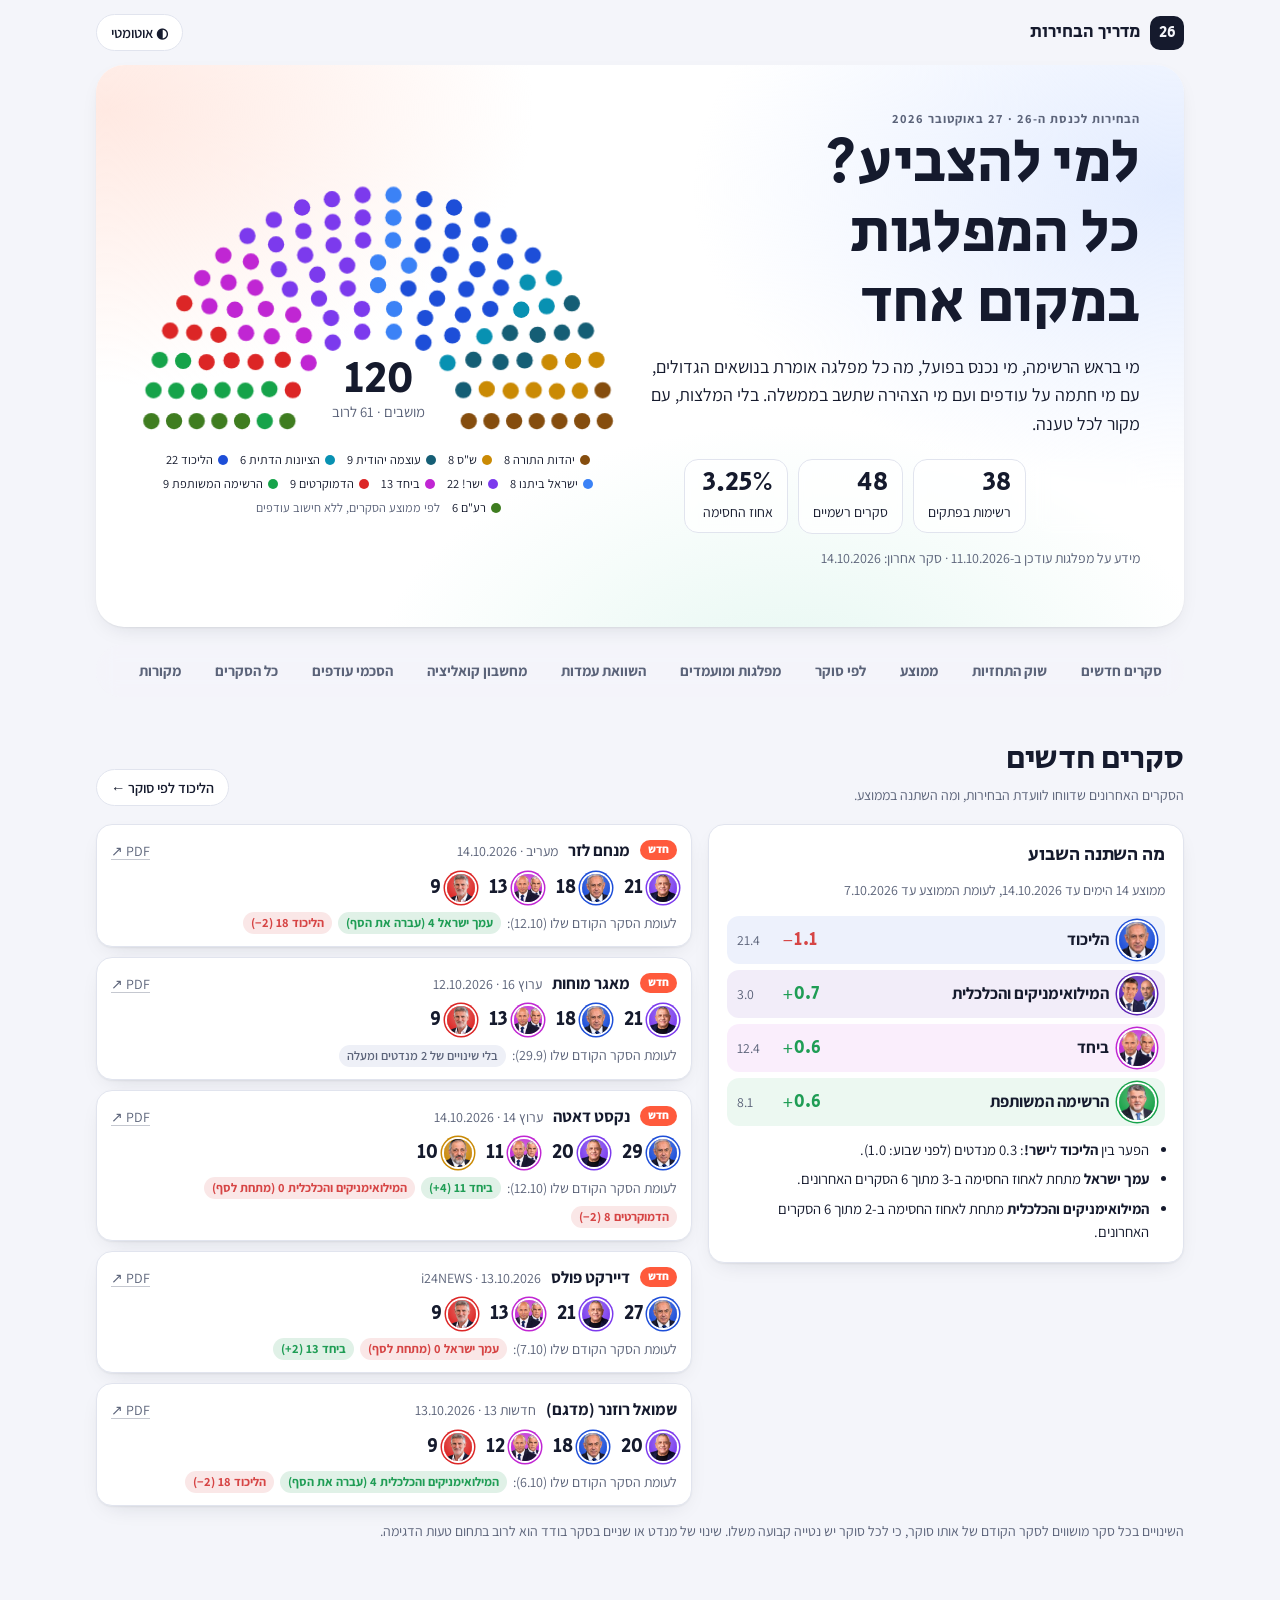
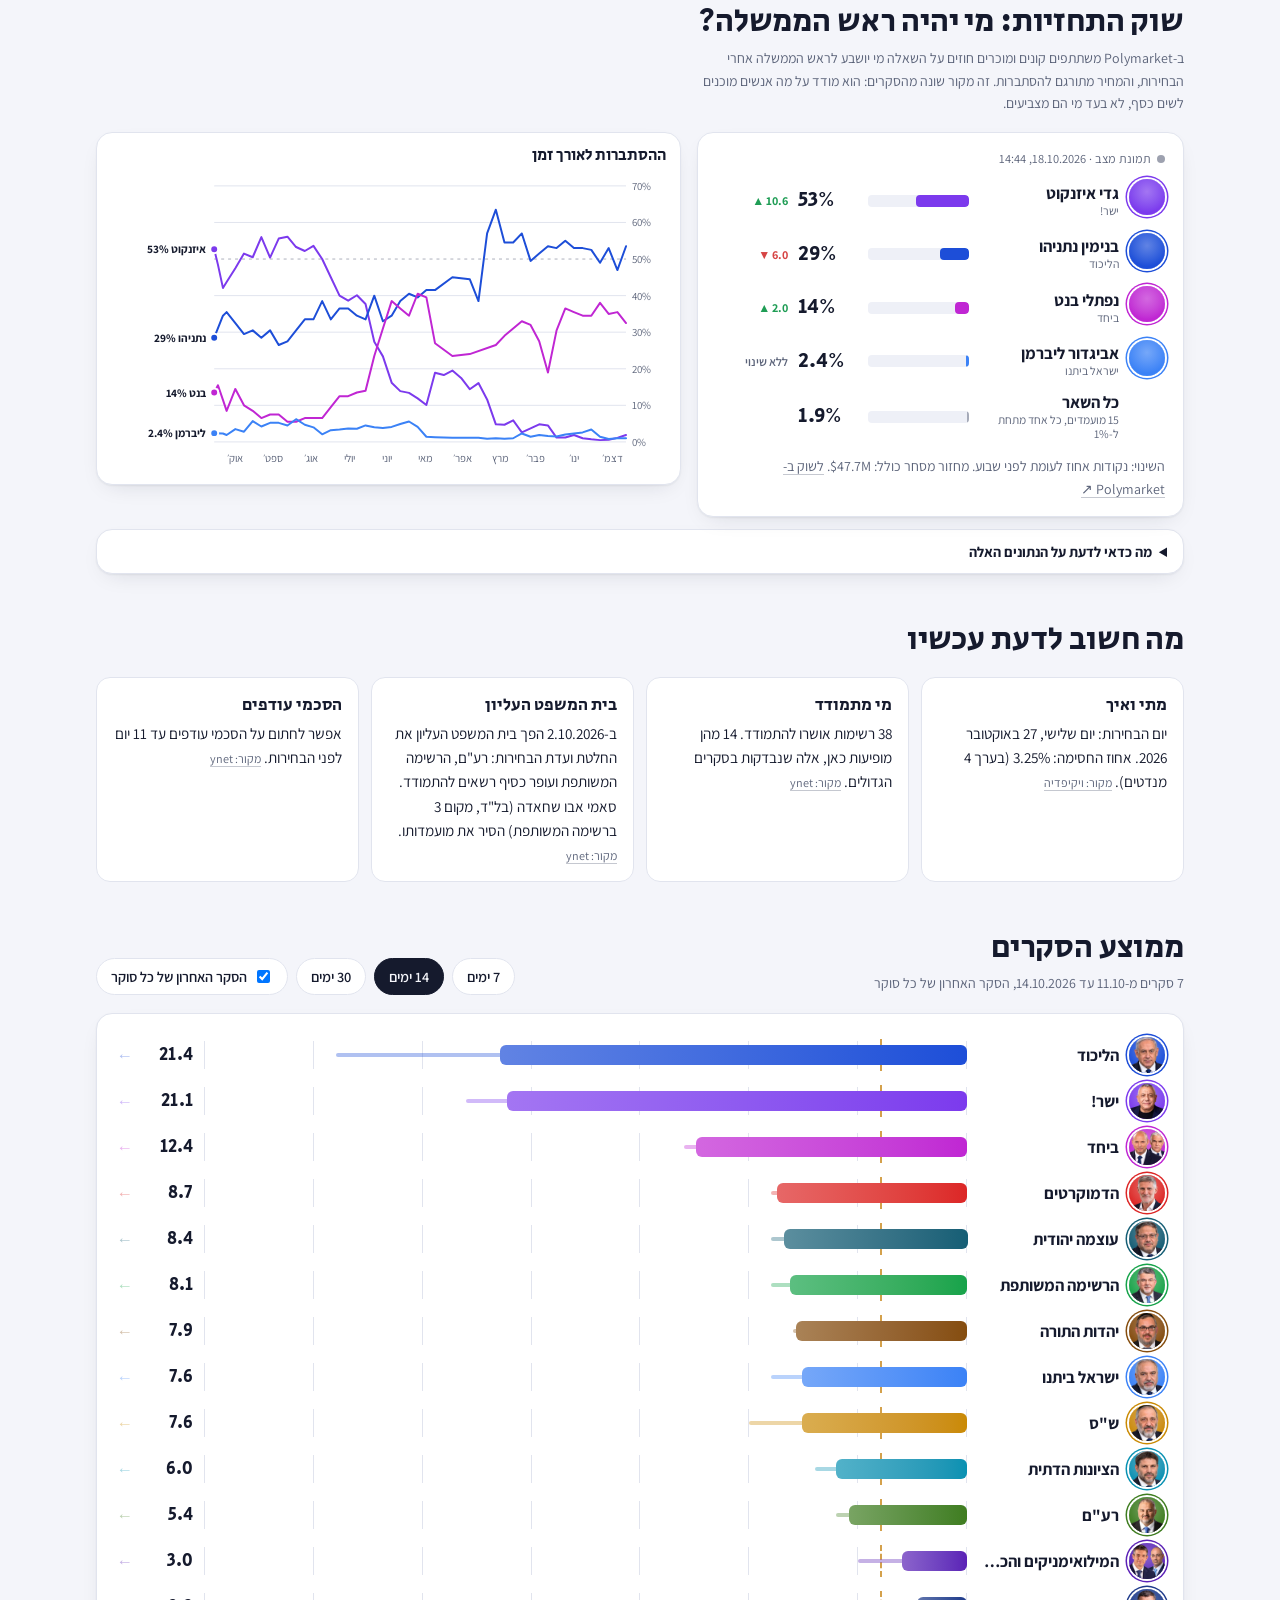
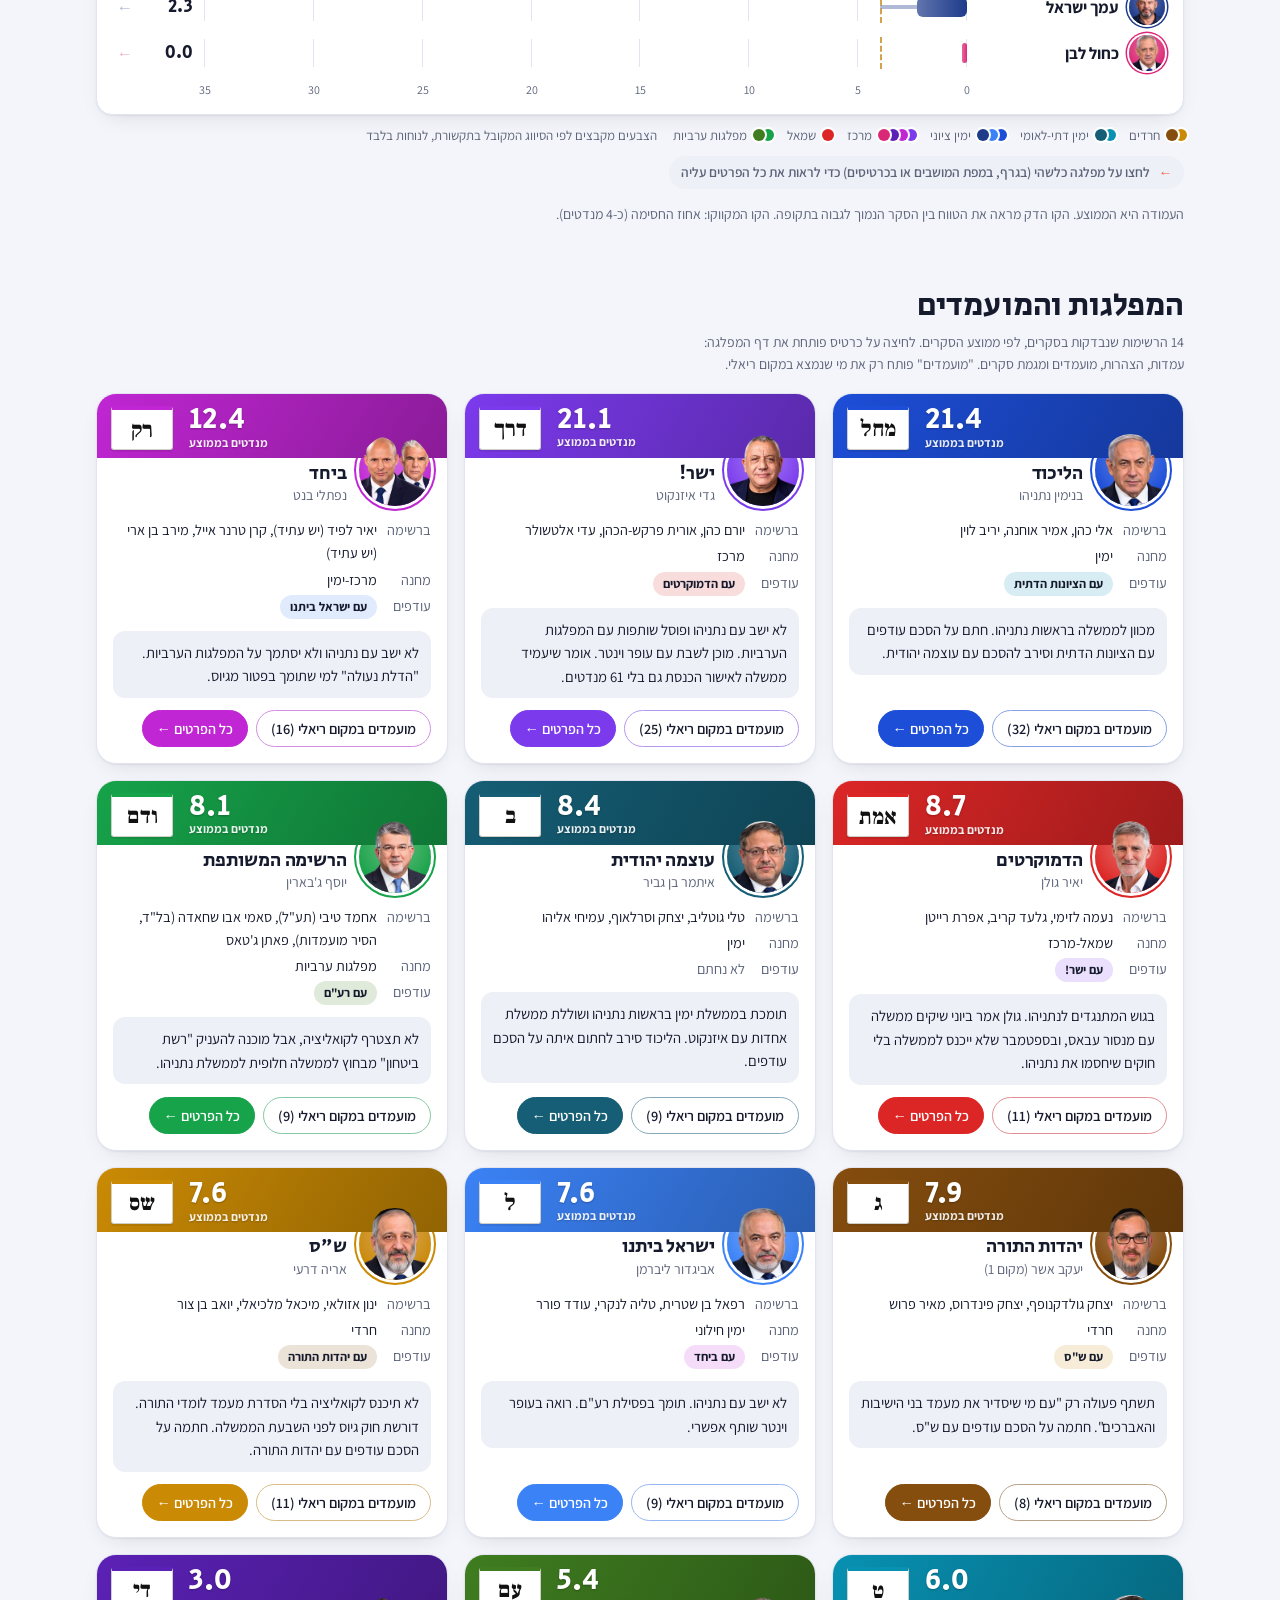
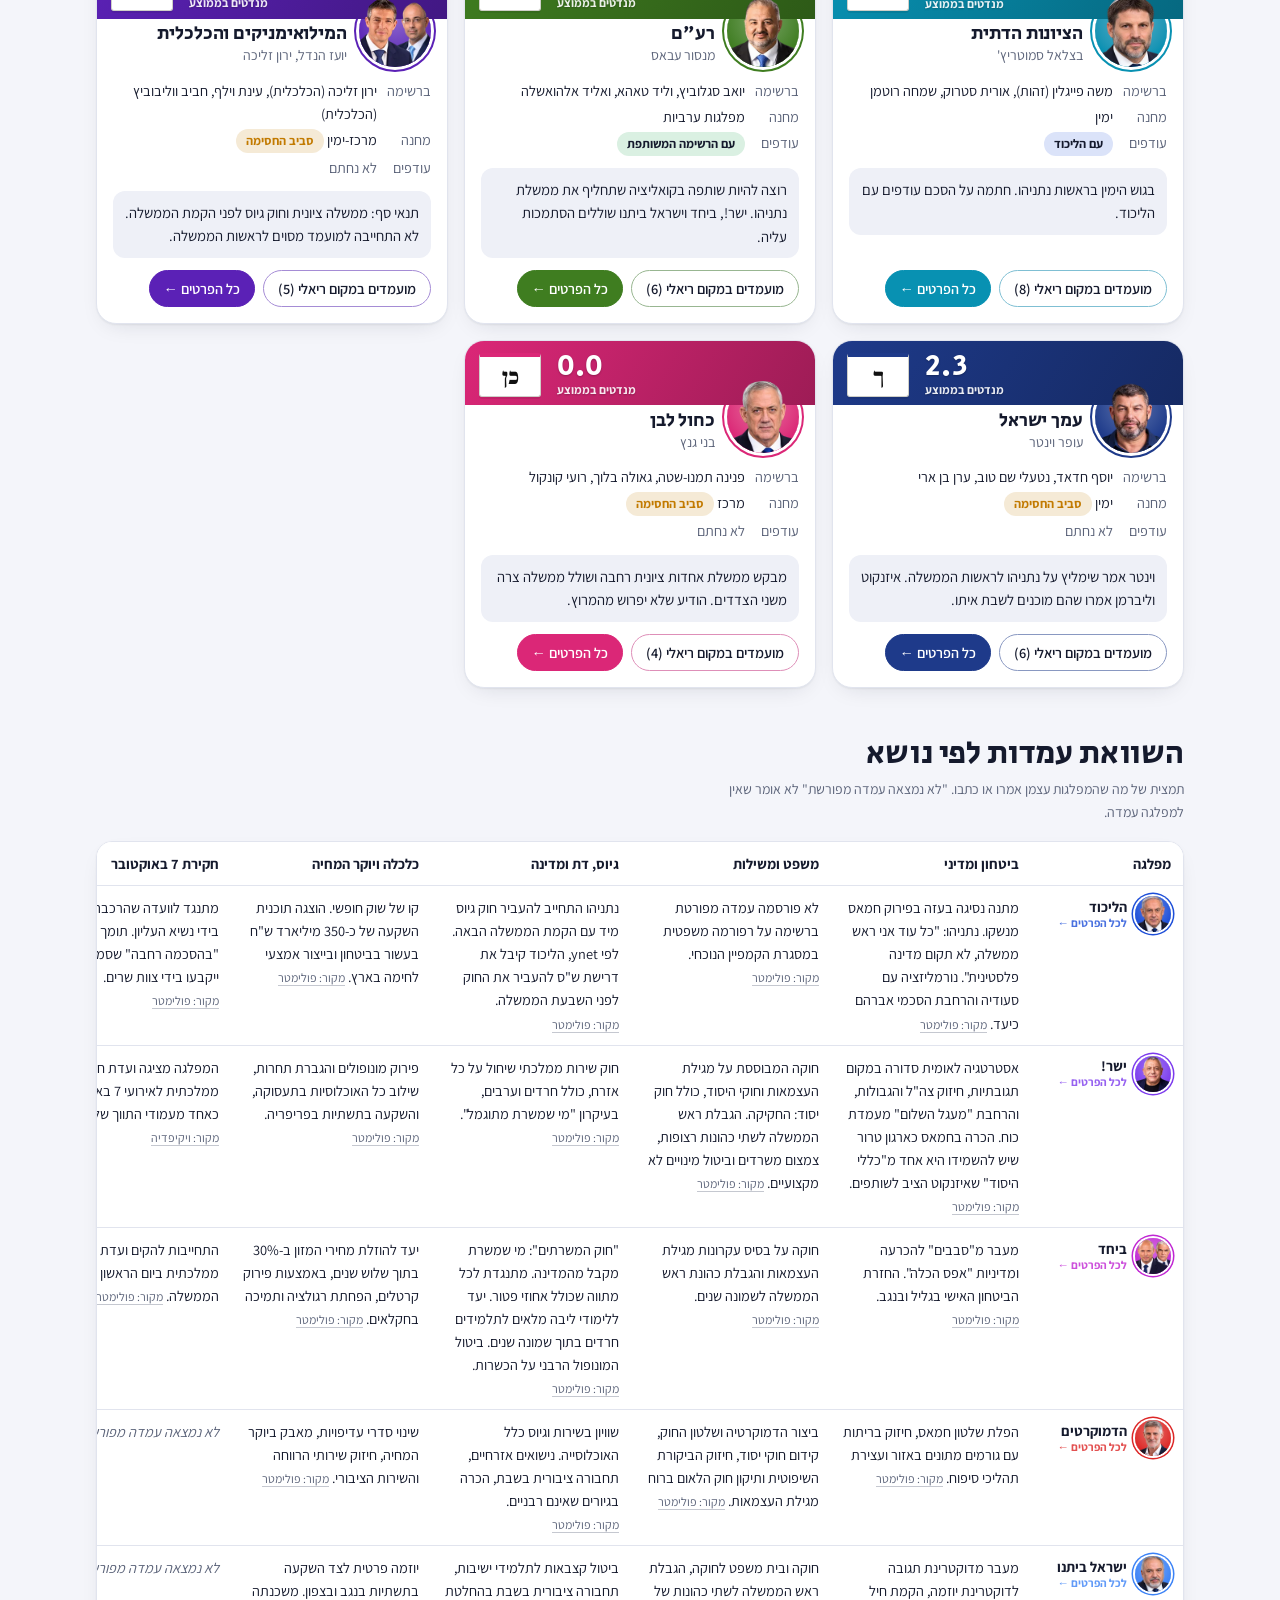
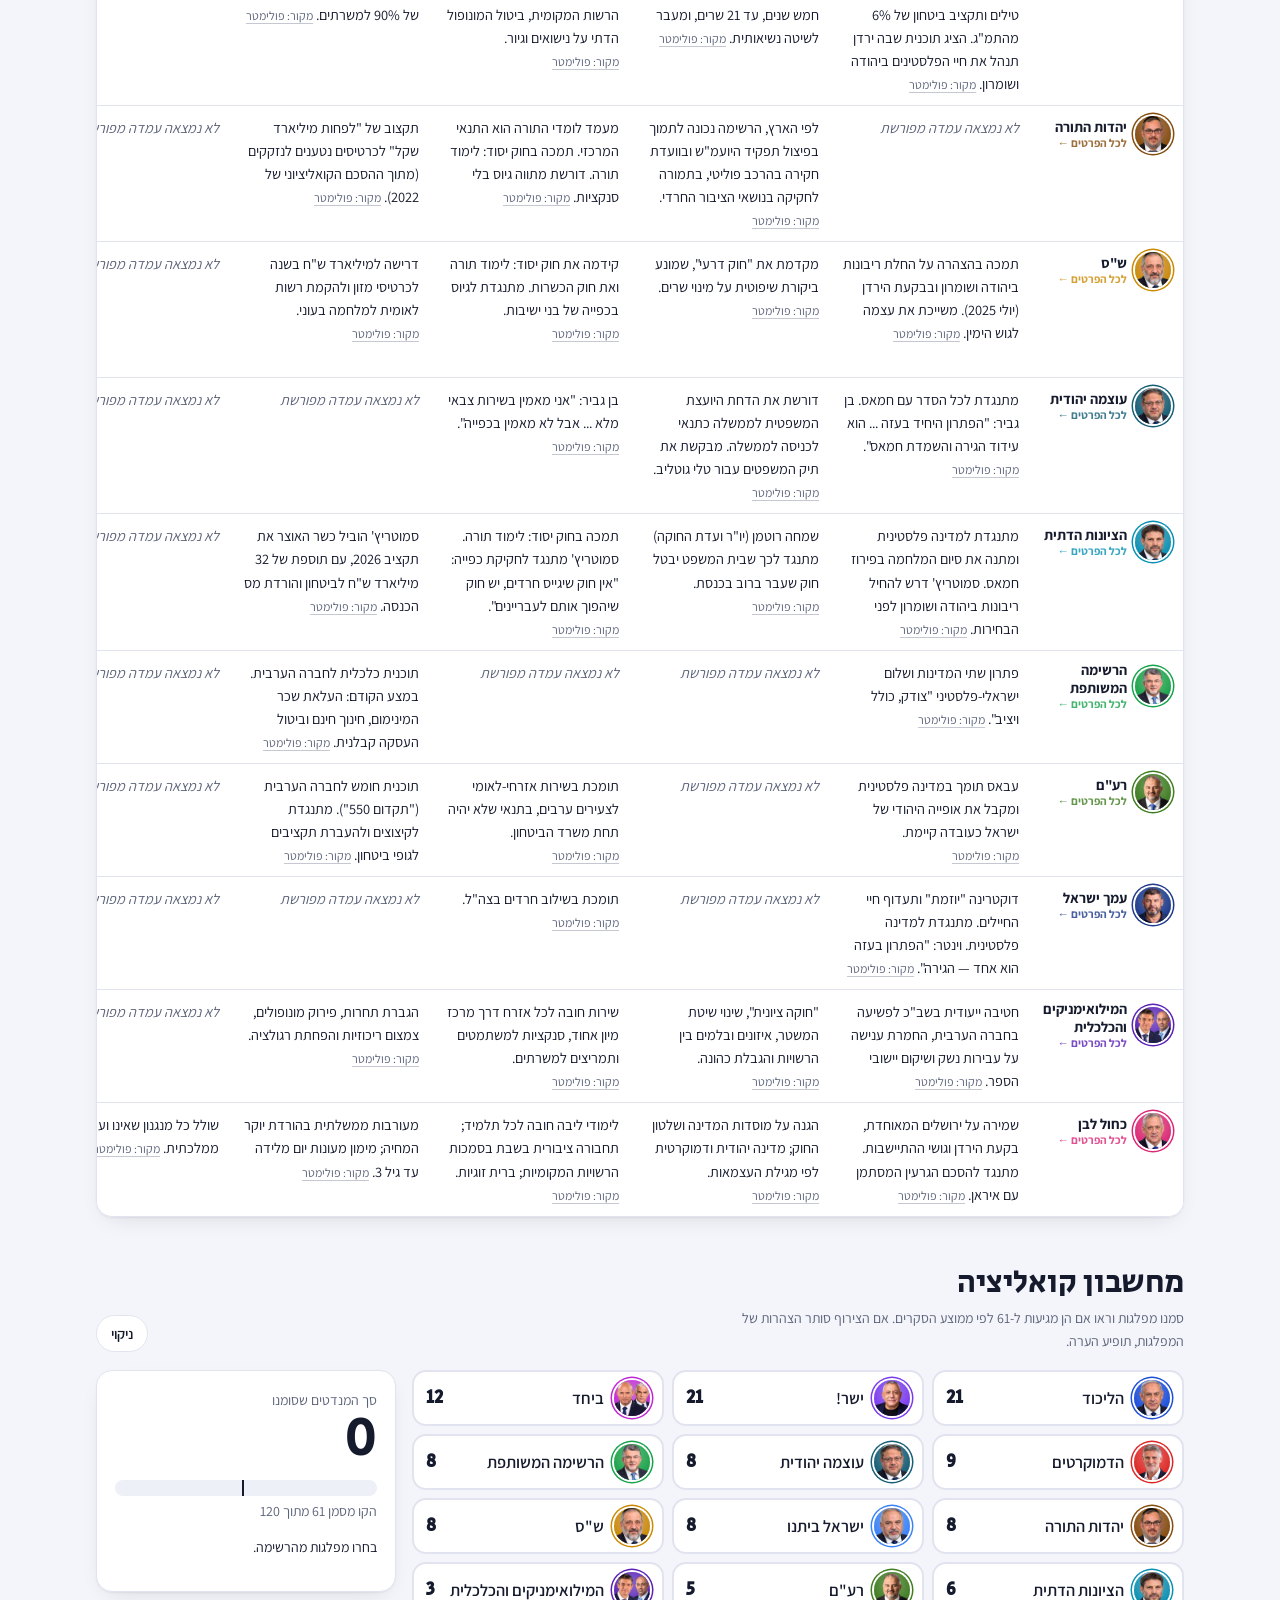
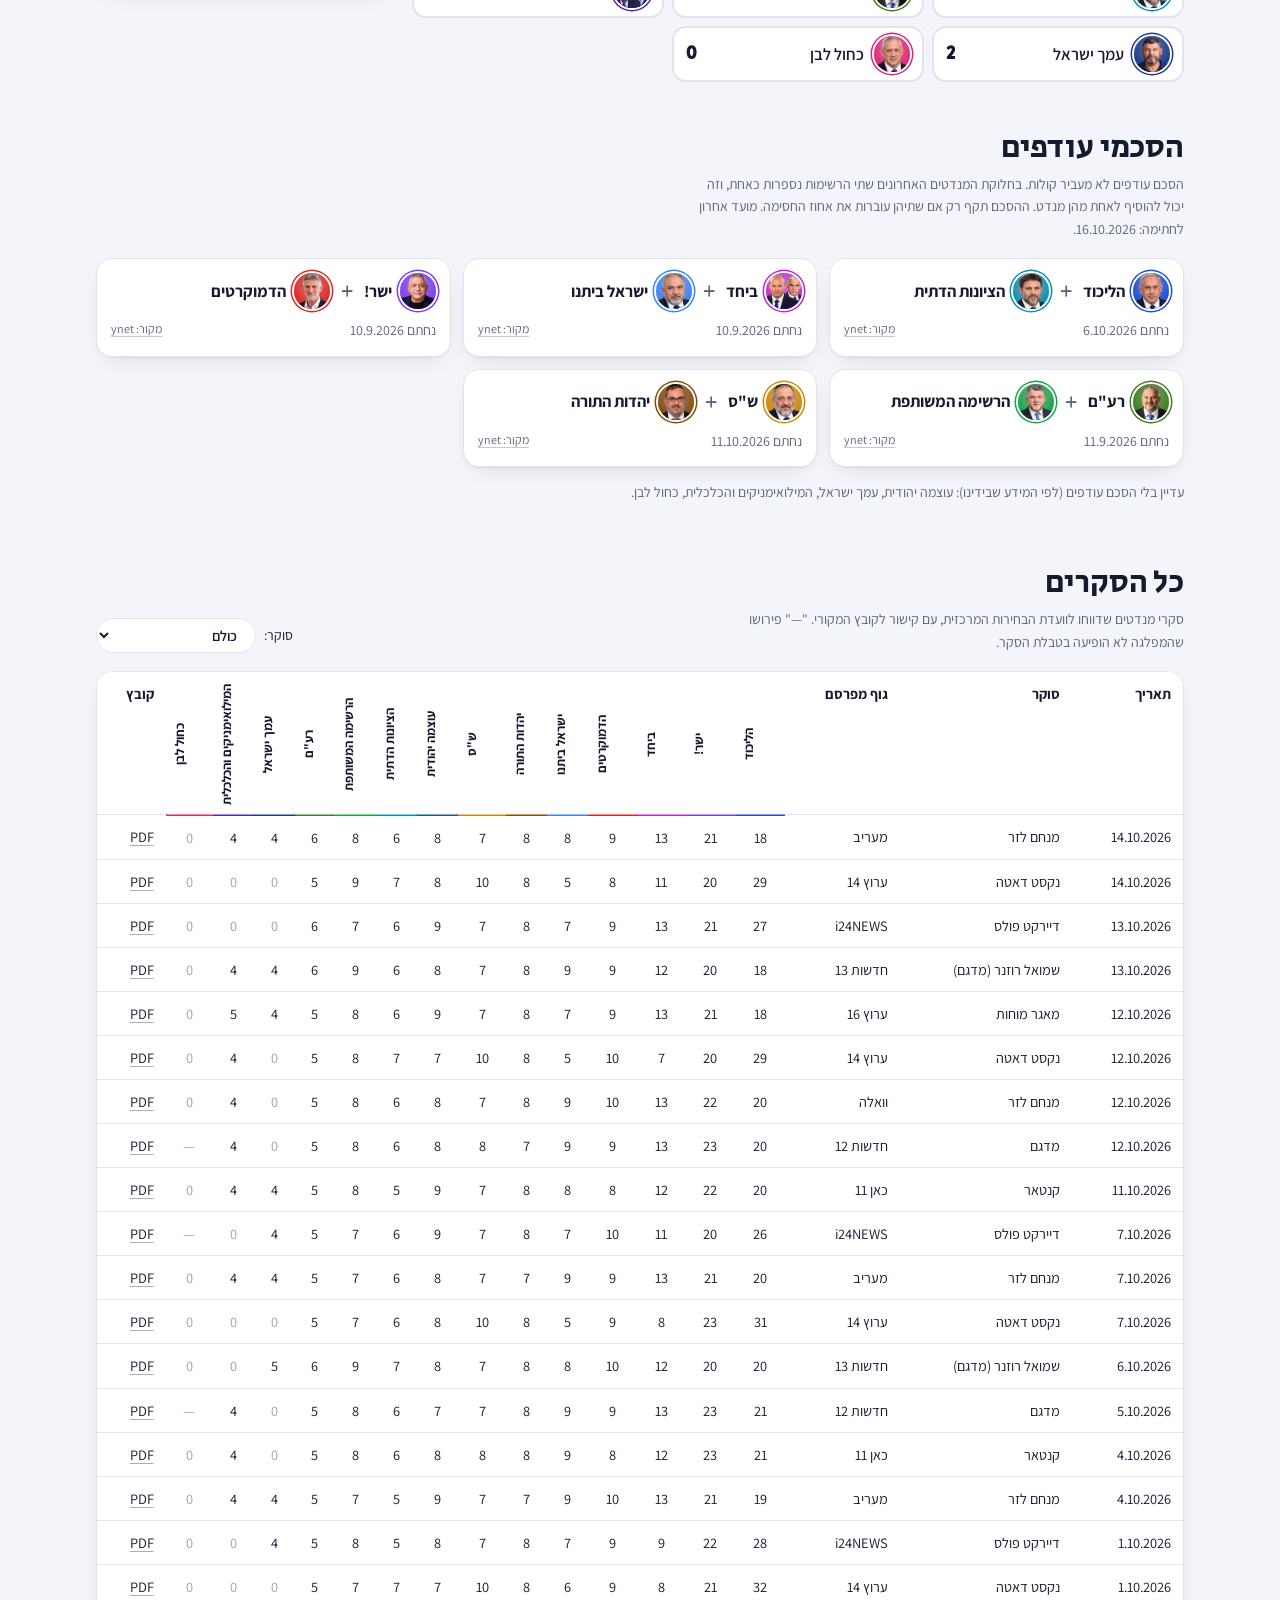
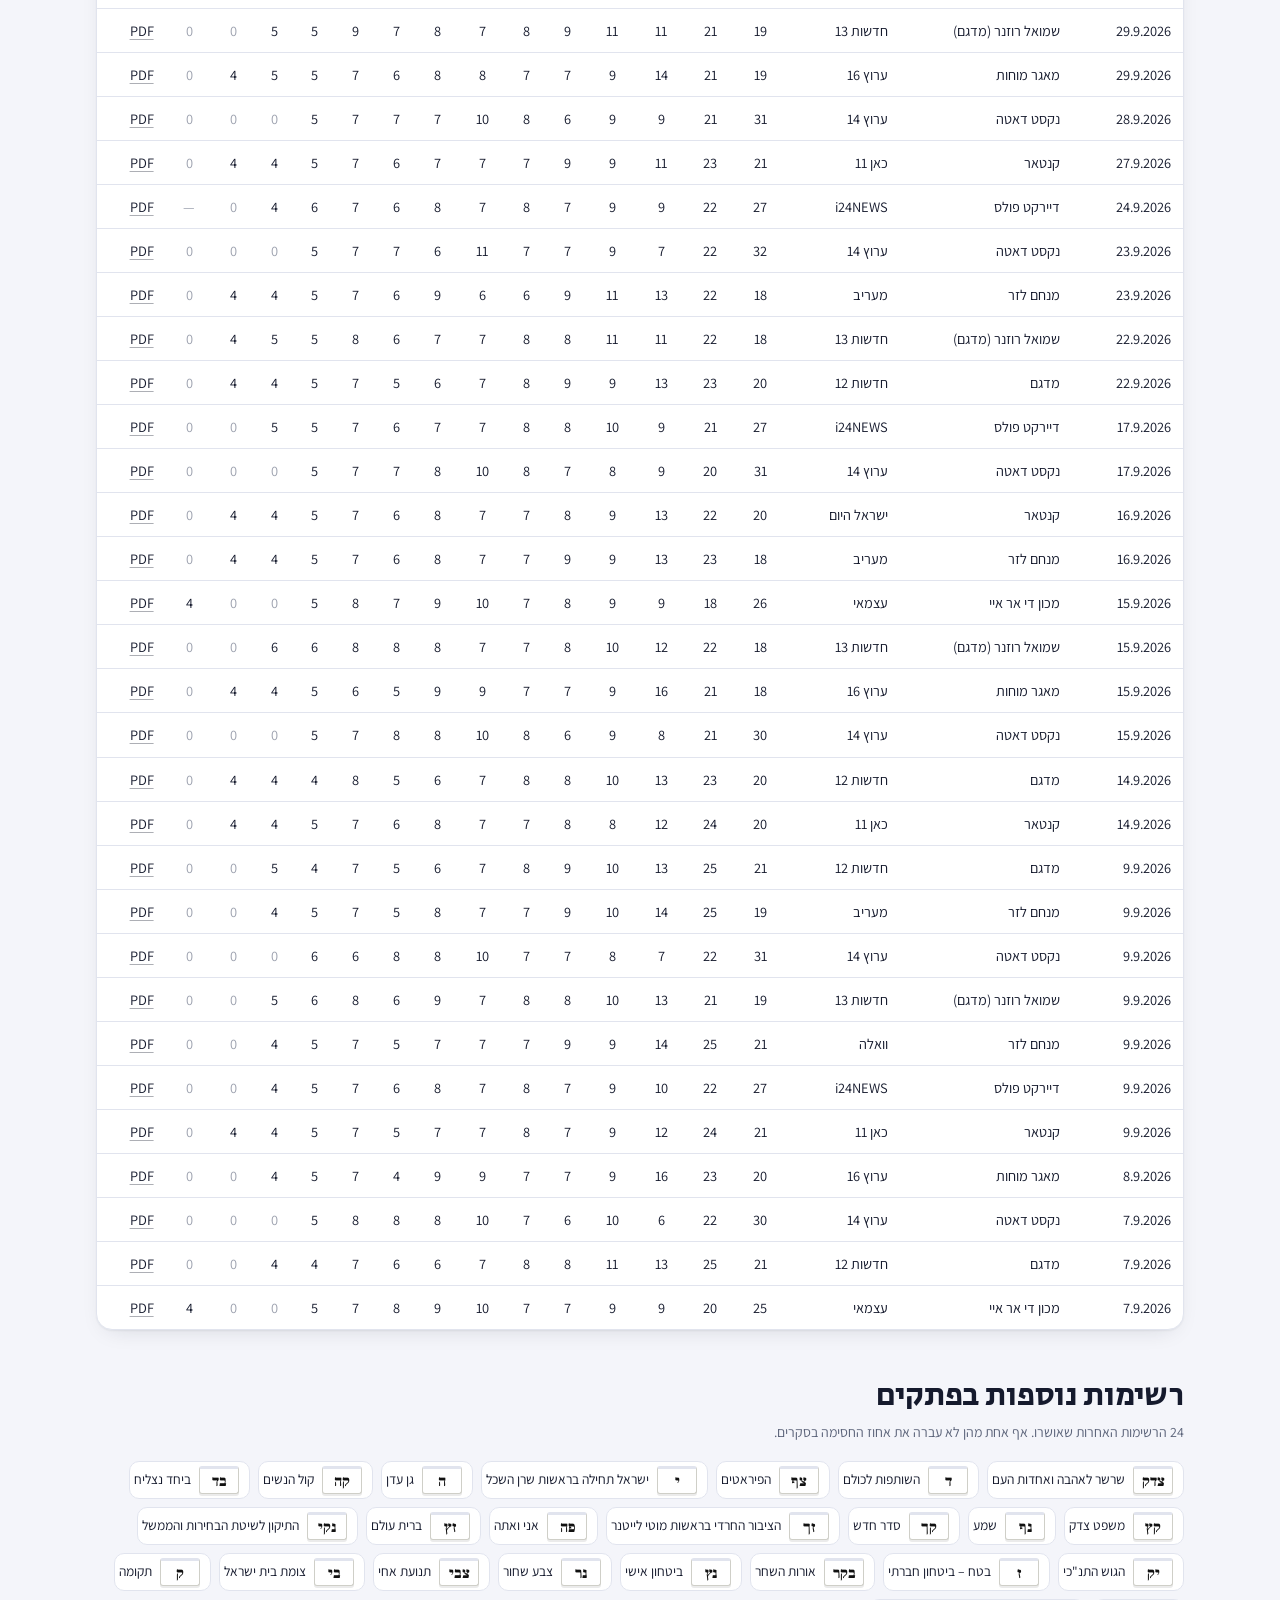
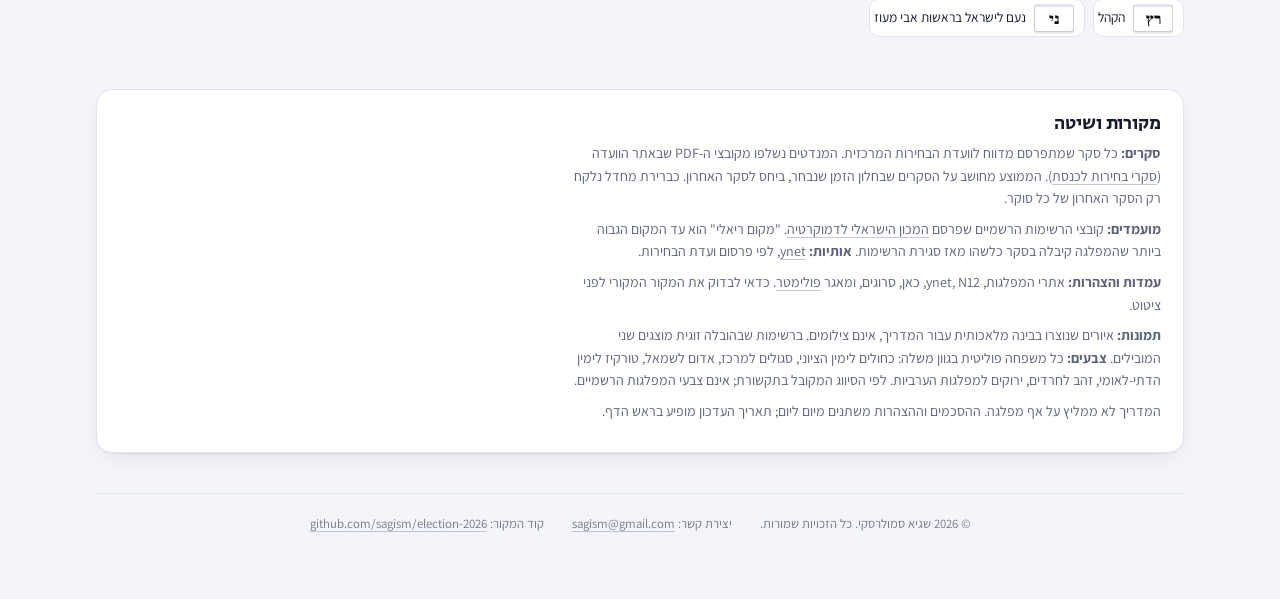
==== commit bde8a04f: "new polls + added polymarket winner odds" ====
--- a/index.html
+++ b/index.html
@@ -39,6 +39,7 @@
 
   <nav class="toc" aria-label="ניווט בדף">
     <a href="#news">סקרים חדשים</a>
+    <a href="#market">שוק התחזיות</a>
     <a href="#polls-avg">ממוצע</a>
     <a href="house.html">לפי סוקר</a>
     <a href="#parties">מפלגות ומועמדים</a>
@@ -52,6 +53,21 @@
   <section id="news" aria-labelledby="news-h">
     <header><div><h2 id="news-h">סקרים חדשים</h2><p class="muted small">הסקרים האחרונים שדווחו לוועדת הבחירות, ומה השתנה בממוצע.</p></div><a class="btn" href="house.html">הליכוד לפי סוקר ←</a></header>
     <div id="newsBody"></div>
+  </section>
+
+  <section id="market" aria-labelledby="market-h">
+    <header><div><h2 id="market-h">שוק התחזיות: מי יהיה ראש הממשלה?</h2><p class="muted small" style="max-width:70ch">ב-Polymarket משתתפים קונים ומוכרים חוזים על השאלה מי יושבע לראש הממשלה אחרי הבחירות, והמחיר מתורגם להסתברות. זה מקור שונה מהסקרים: הוא מודד על מה אנשים מוכנים לשים כסף, לא בעד מי הם מצביעים.</p></div></header>
+    <div id="marketBody"></div>
+    <details class="mk-notes panel">
+      <summary>מה כדאי לדעת על הנתונים האלה</summary>
+      <ul class="small">
+        <li>זה לא סקר. המחיר נקבע לפי כסף שמשתתפים מוכנים להמר, לא לפי מדגם מייצג. רוב המשתתפים לא בישראל, והשוק יכול לטעות או להגיב בחדות לחדשות.</li>
+        <li>השאלה היא מי יושבע לראש הממשלה בפועל, לא מי תהיה המפלגה הגדולה. ההסתברות כוללת גם את סיכויי הרכבת הקואליציה.</li>
+        <li>סכום ההסתברויות של כל המועמדים לא תמיד יוצא בדיוק 100%.</li>
+        <li>הנתונים נטענים ישירות מ-Polymarket כשנכנסים לדף. אם האתר לא זמין, מוצגת תמונת המצב האחרונה שנשמרה.</li>
+        <li>האתר לא ממליץ להמר ולא קשור ל-Polymarket.</li>
+      </ul>
+    </details>
   </section>
 
   <section aria-labelledby="facts-h">
@@ -175,5 +191,7 @@
 <script src="common.js"></script>
 <script src="index.js"></script>
 <script src="news.js"></script>
+<script src="polymarket.js"></script>
+<script src="market.js"></script>
 </body>
 </html>
--- a/style.css
+++ b/style.css
@@ -390,3 +390,41 @@
   .hlegend { display: grid; grid-template-columns: 1fr 1fr; }
   .hlegend button small { font-size: .68rem; }
 }
+
+/* prediction market */
+.mk-grid { display: grid; grid-template-columns: minmax(0, 1fr) minmax(0, 1.2fr); gap: 16px; align-items: start; }
+@media (max-width: 900px) { .mk-grid { grid-template-columns: 1fr; } }
+.mk-bars { padding: 16px 18px; display: grid; gap: 10px; }
+.mk-status { font-size: .78rem; color: var(--ink-2); display: flex; align-items: center; gap: 6px; }
+.mk-status i { width: 8px; height: 8px; border-radius: 50%; background: var(--ink-2); opacity: .6; }
+.mk-status.live i { background: var(--good); opacity: 1; box-shadow: 0 0 0 3px color-mix(in srgb, var(--good) 25%, transparent); }
+.mk-row { display: grid; grid-template-columns: 36px minmax(0, 8.5em) minmax(0, 1fr) 3.6em 4.4em; align-items: center; gap: 10px; }
+.mk-av { display: block; text-decoration: none; }
+.mk-av .avatar.sm { width: 36px; height: 36px; }
+.mk-name { display: grid; line-height: 1.2; }
+.mk-name small { color: var(--ink-2); font-size: .74rem; }
+.mk-bar { height: 12px; border-radius: 4px; background: var(--surface-2); overflow: hidden; }
+.mk-bar span { display: block; height: 100%; border-radius: 4px; background: var(--pc); transform-origin: right; animation: mkgrow 1s ease-out both; }
+.mk-rest .mk-bar span { background: var(--ink-2); opacity: .5; }
+.mk-val { font-family: var(--display); font-weight: 400; font-size: 1.3rem; font-variant-numeric: tabular-nums; text-align: end; }
+.mk-chg { font-size: .76rem; font-weight: 700; font-variant-numeric: tabular-nums; white-space: nowrap; }
+.mk-chg.up { color: var(--good); } .mk-chg.down { color: #d64545; } .mk-chg.flat { color: var(--ink-2); font-weight: 600; }
+.mk-foot { margin: 4px 0 0; }
+.mk-chart { padding: 14px; }
+.mk-chart h3 { margin: 0 0 6px; font-size: 1rem; }
+.mk-svgwrap { position: relative; }
+.mk-chart svg { width: 100%; height: auto; display: block; touch-action: pan-y; }
+.mk-chart text { fill: var(--ink-2); font-size: 11px; font-family: var(--body); }
+.mk-chart .gridl { stroke: var(--rule); stroke-width: 1; }
+.mk-chart .gridl.half { stroke: var(--ink-2); stroke-dasharray: 3 4; opacity: .5; }
+.mk-chart .mk-line { fill: none; stroke-width: 2; stroke-linejoin: round; stroke-linecap: round; }
+.mk-chart .mk-end { stroke: var(--surface); stroke-width: 2; }
+.mk-chart .mk-lab { fill: var(--ink); font-weight: 700; font-size: 11.5px; }
+.mk-chart .mk-x { stroke: var(--ink-2); stroke-width: 1; opacity: .4; pointer-events: none; }
+.mk-tip { position: absolute; top: 8px; z-index: 3; pointer-events: none; background: var(--surface); border: 1px solid var(--rule); border-radius: 12px; padding: 8px 12px; box-shadow: 0 8px 24px rgb(0 0 0 / .14); display: grid; gap: 2px; font-size: .82rem; min-width: 150px; }
+.mk-tip i { display: inline-block; width: 10px; height: 10px; border-radius: 3px; margin-inline-end: 6px; }
+.mk-notes { margin-top: 12px; padding: 10px 16px; }
+.mk-notes summary { cursor: pointer; font-weight: 700; font-size: .9rem; }
+.mk-notes ul { margin: 8px 0 4px; padding-inline-start: 1.2em; display: grid; gap: 4px; }
+@media (max-width: 560px) { .mk-row { grid-template-columns: 32px minmax(0, 1fr) 3.4em 4em; } .mk-bar { grid-column: 2 / -1; grid-row: 2; } .mk-av .avatar.sm { width: 32px; height: 32px; } }
+@keyframes mkgrow { from { transform: scaleX(0); } to { transform: scaleX(1); } }
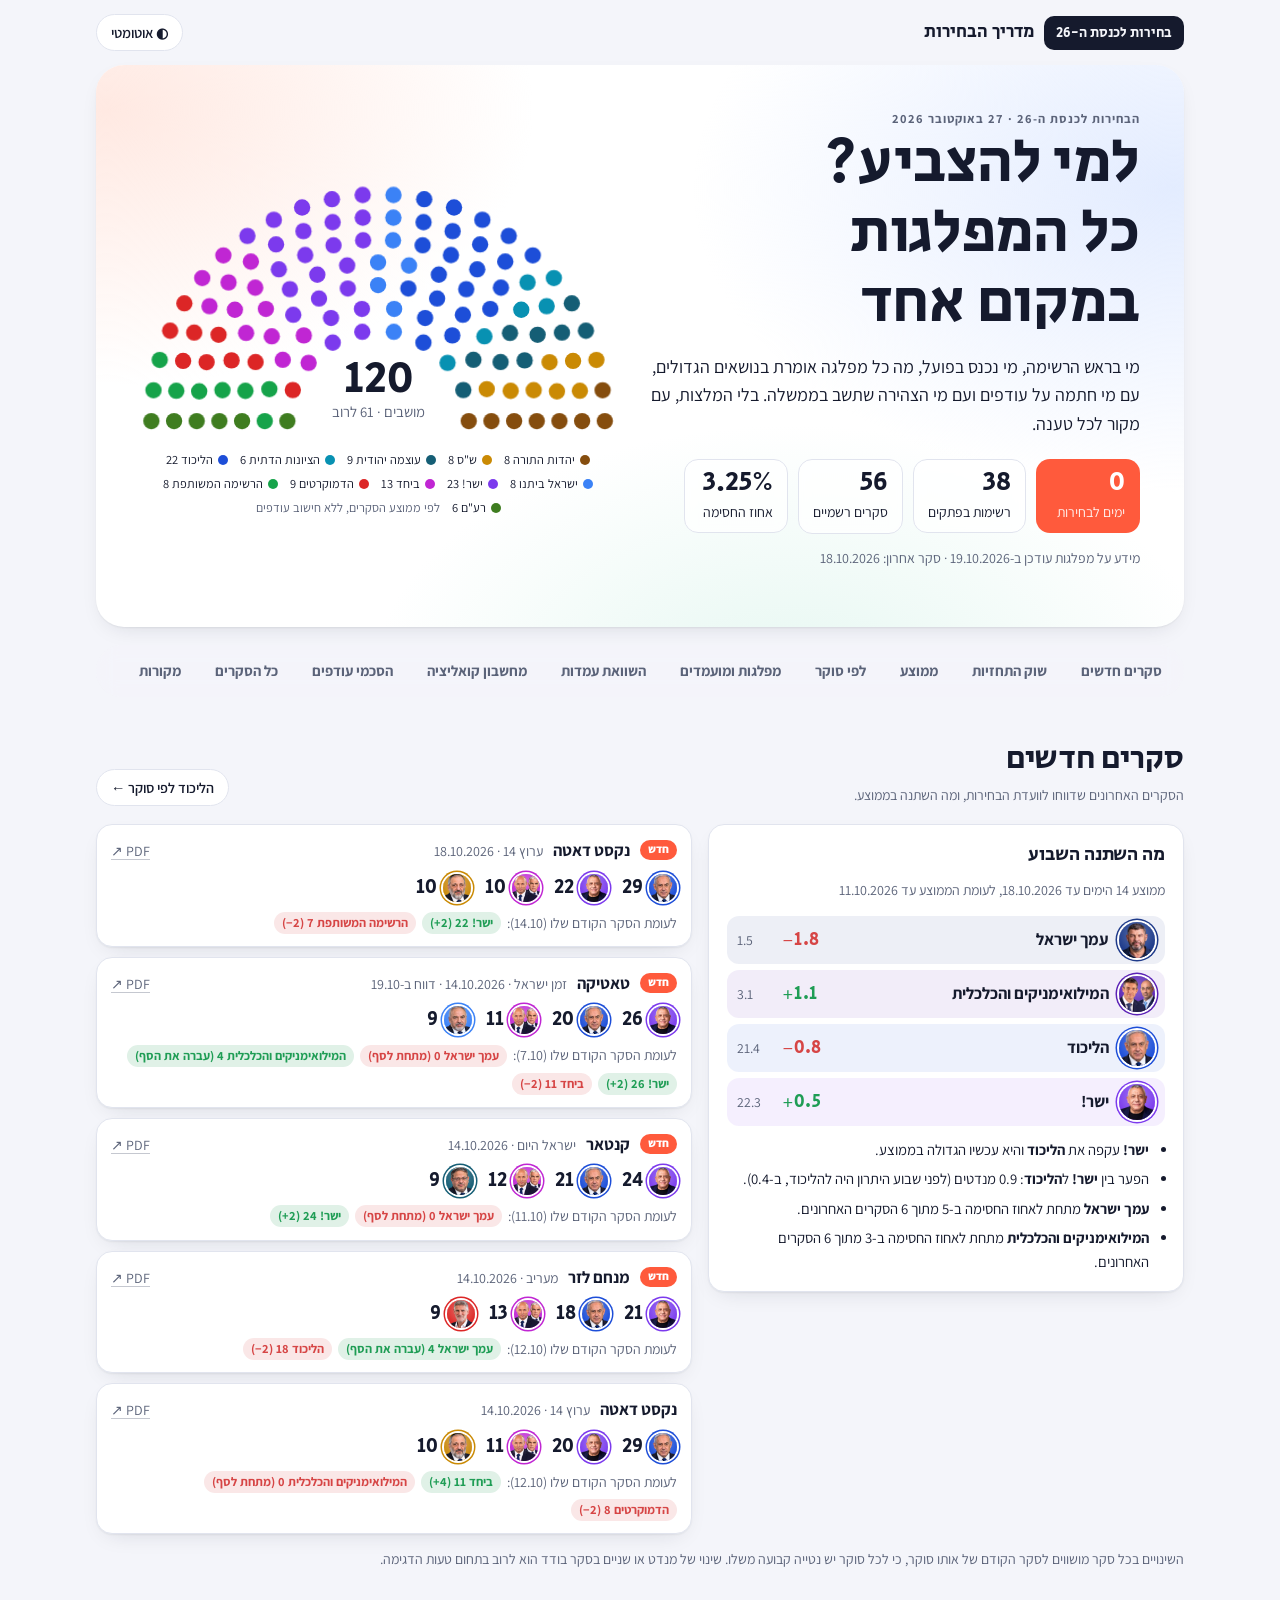
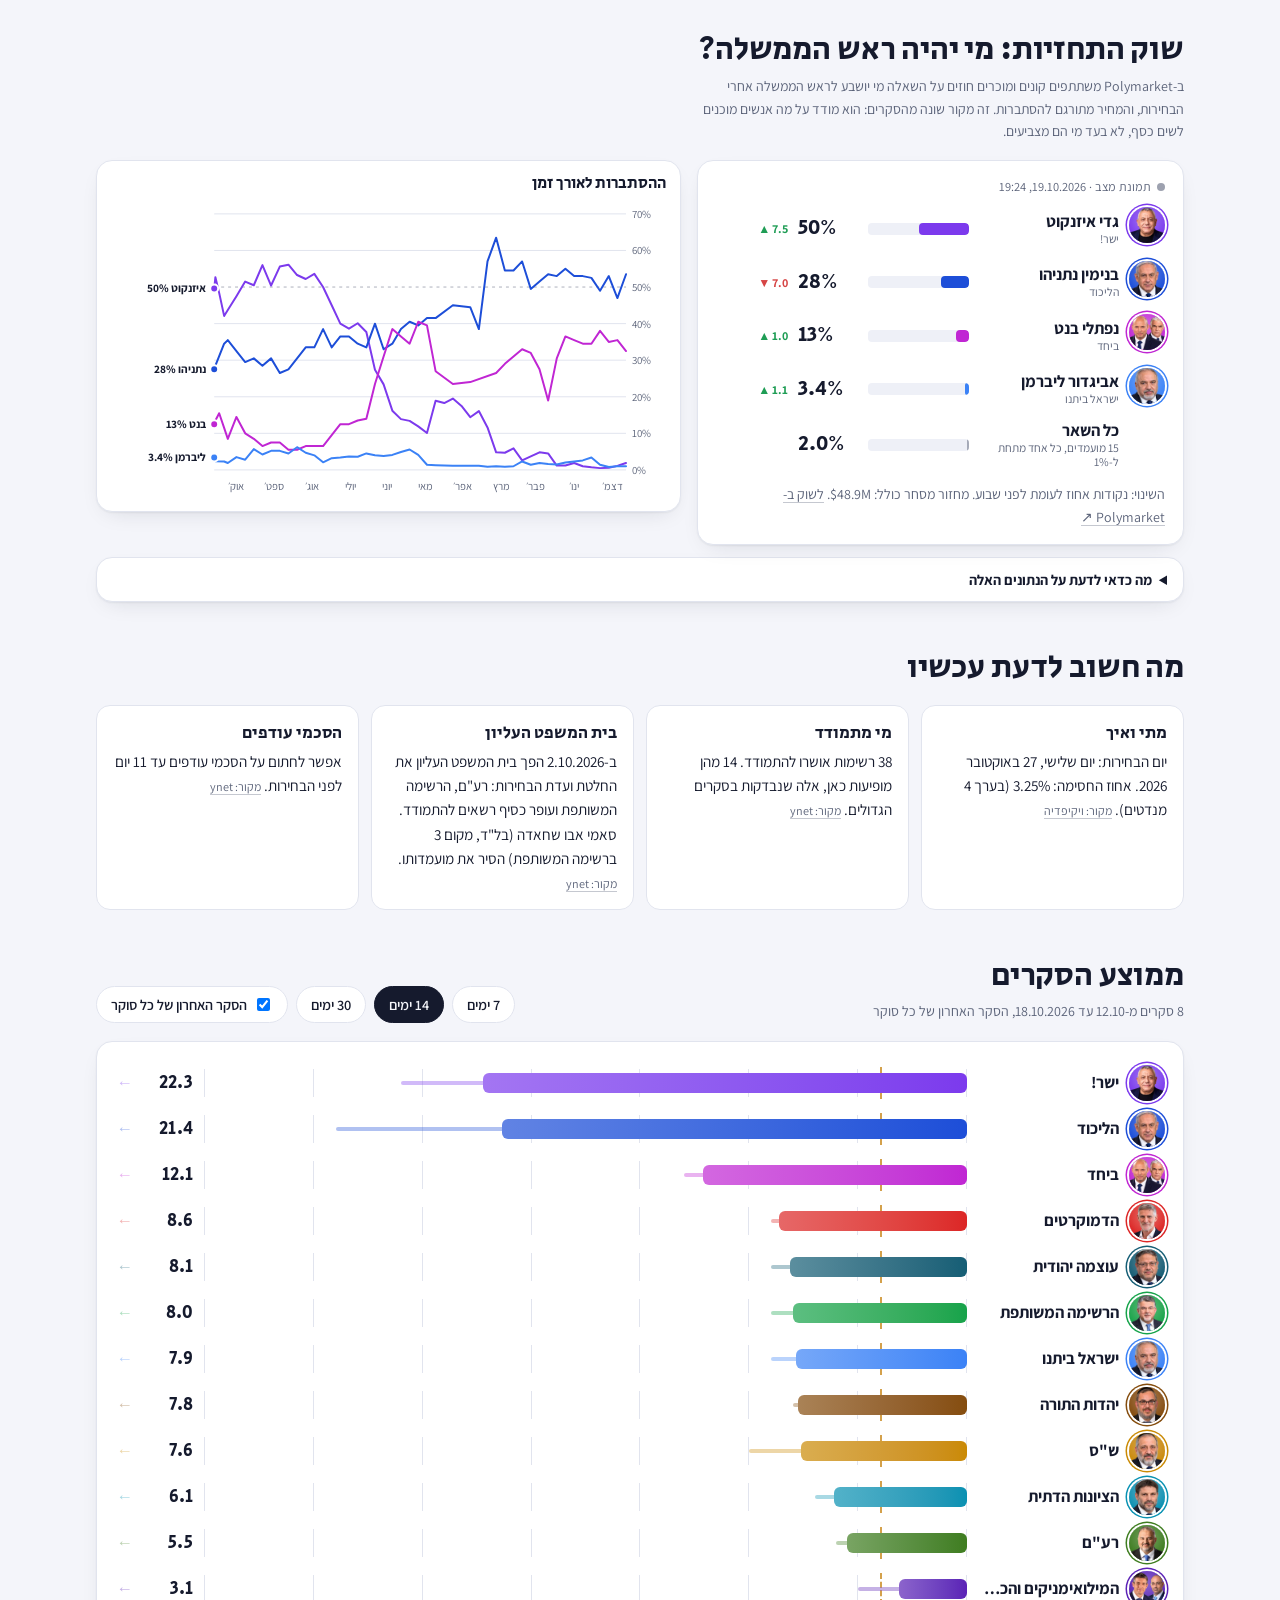
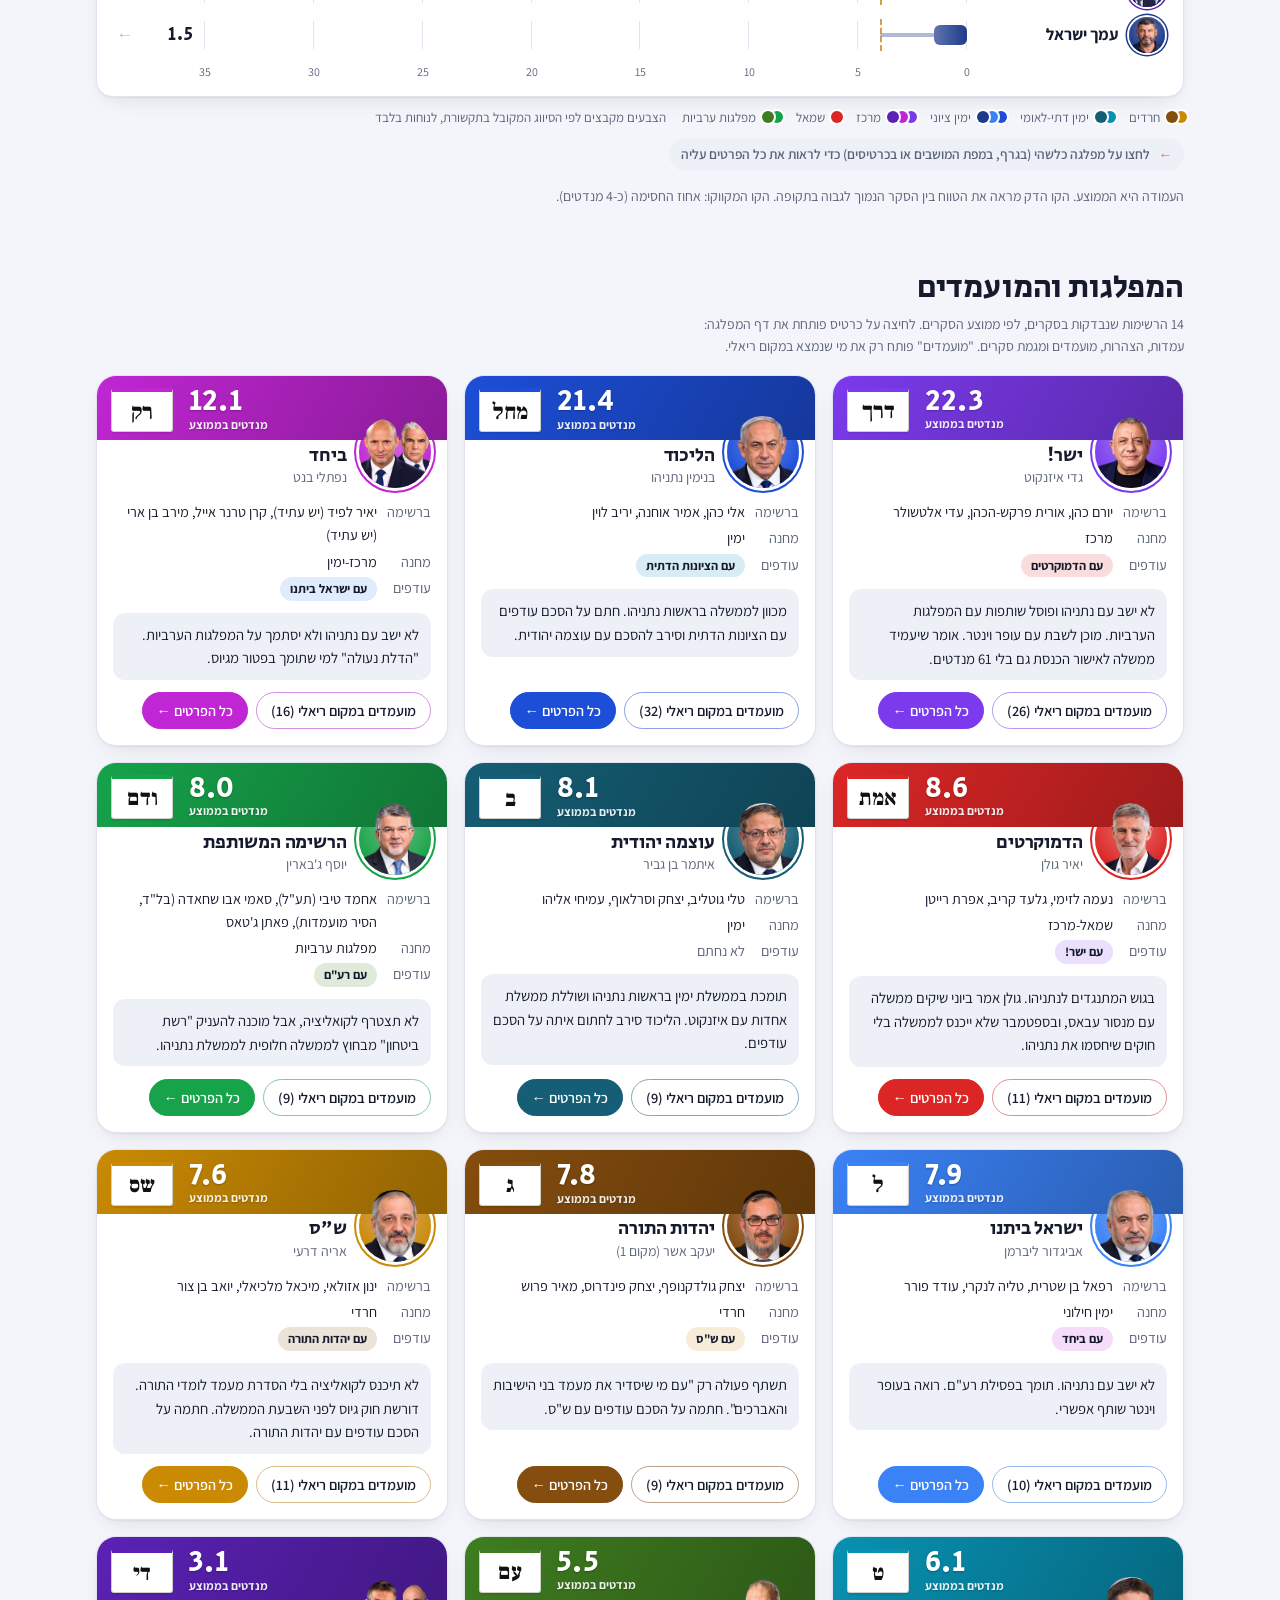
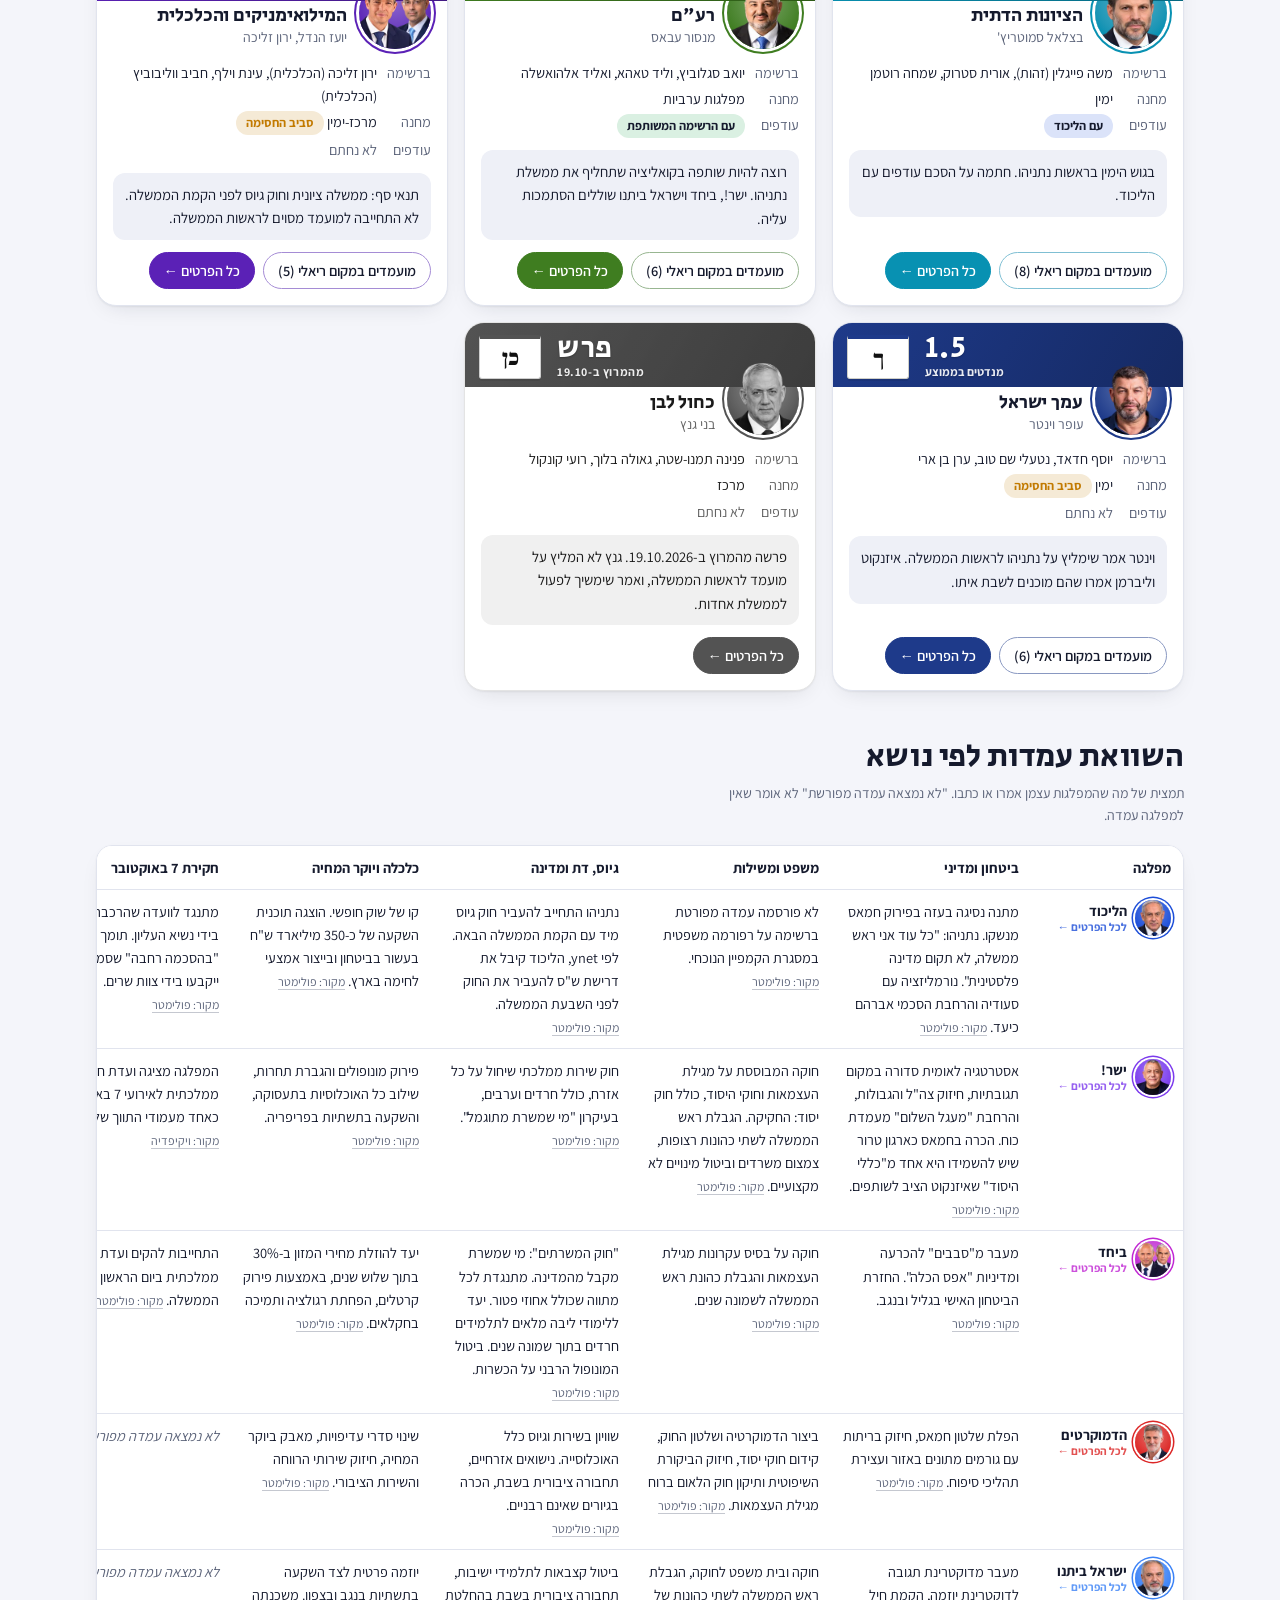
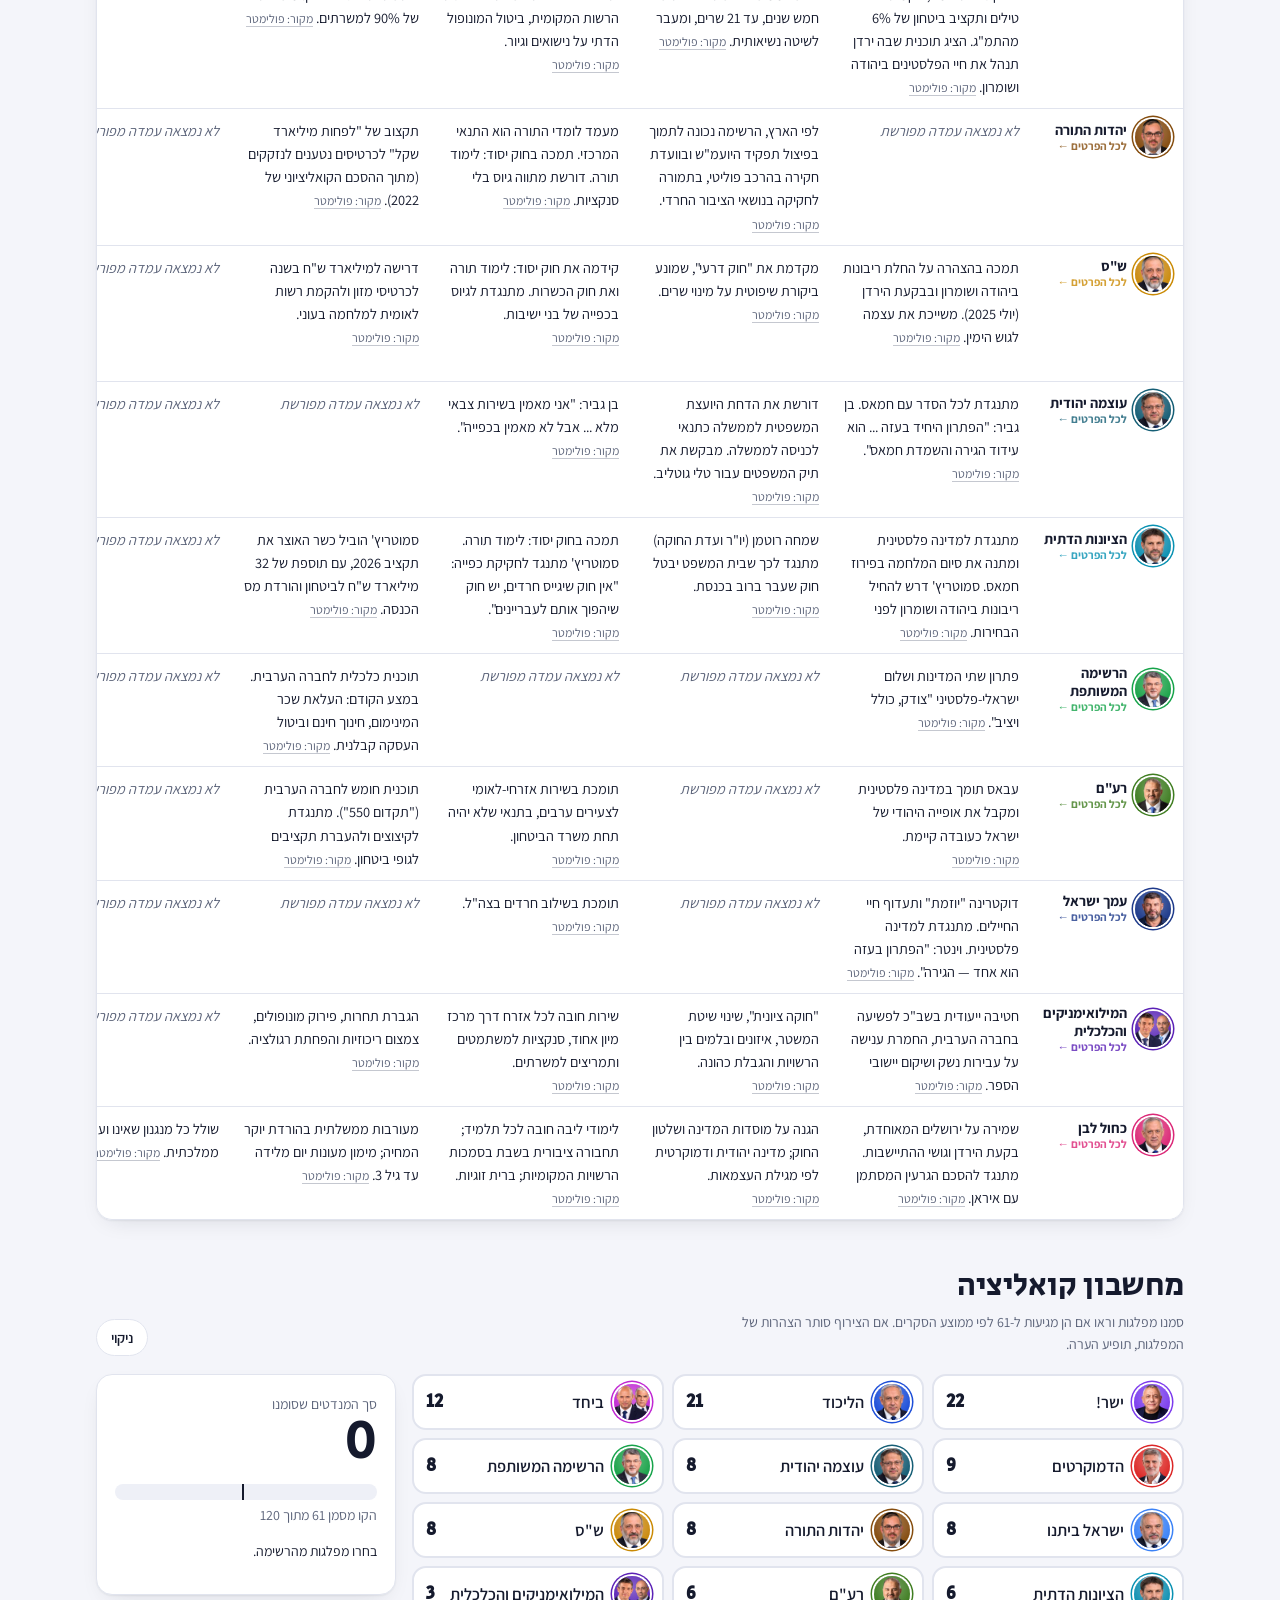
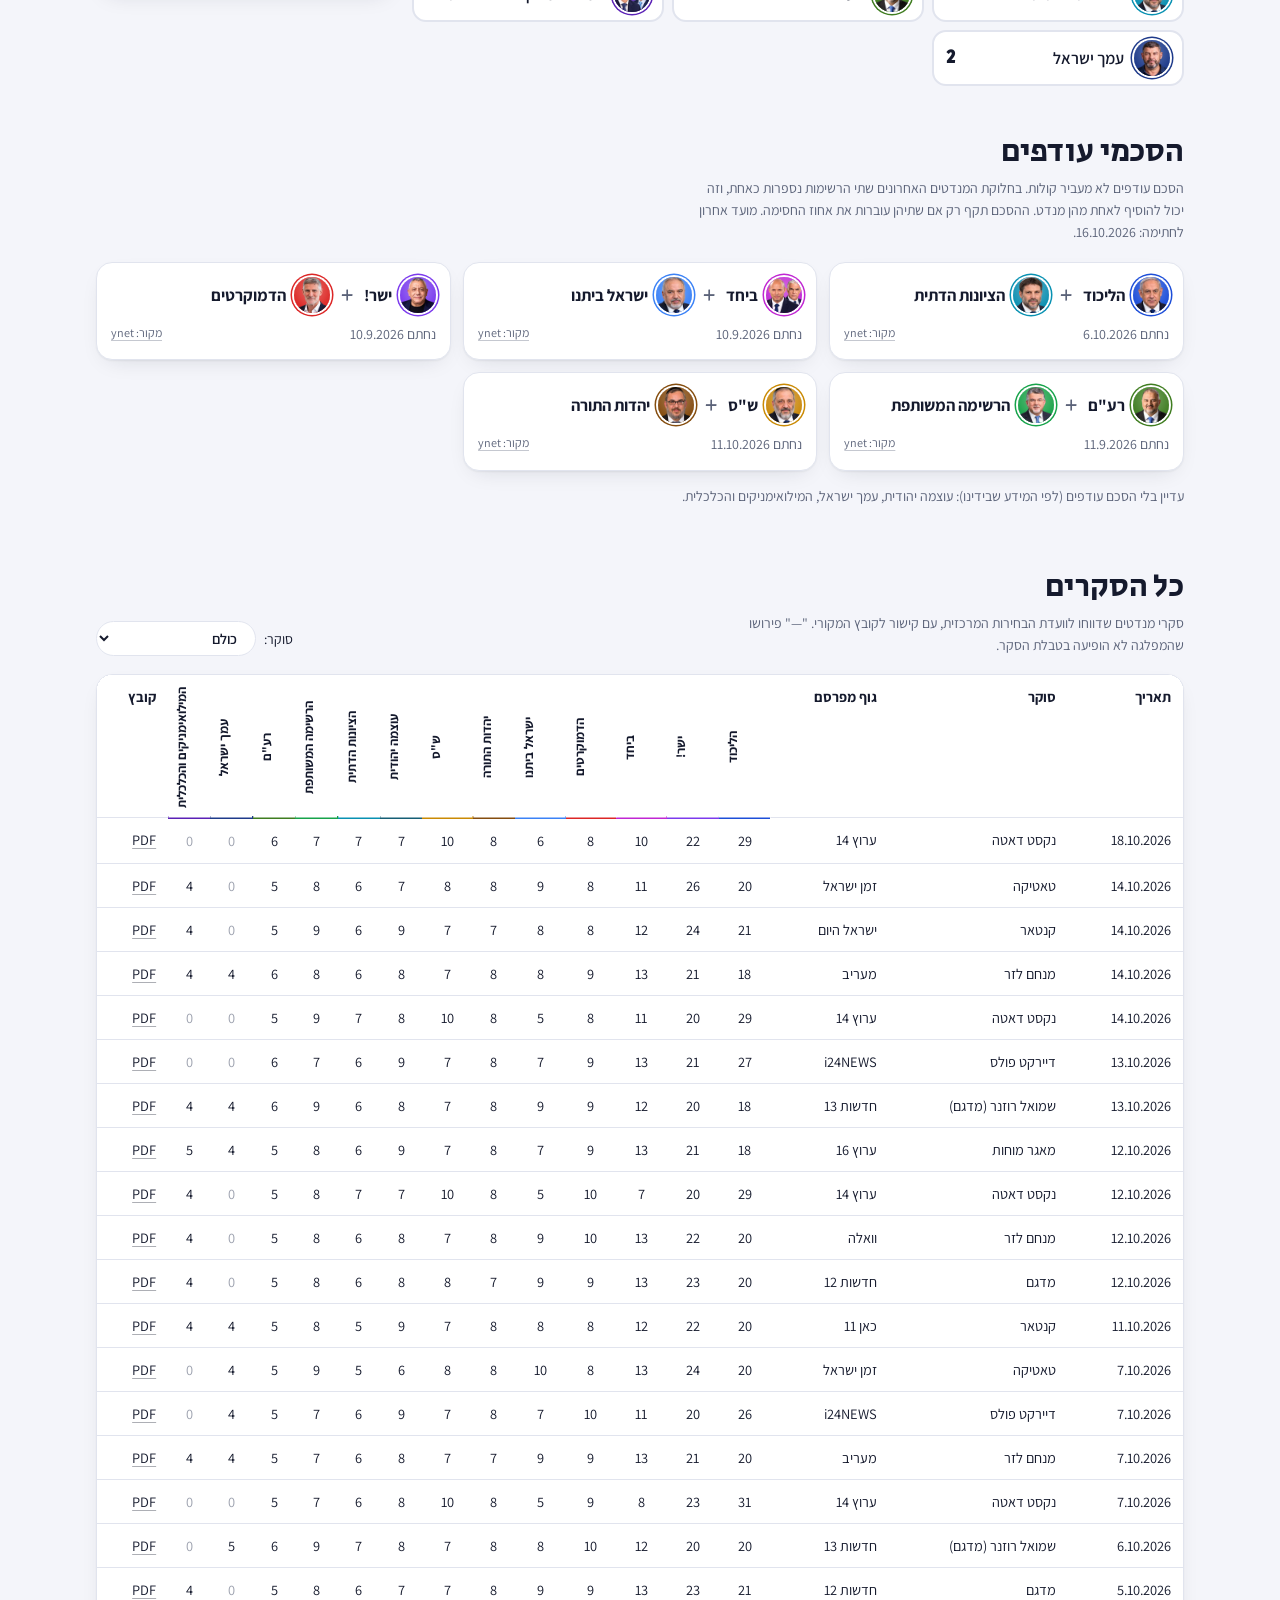
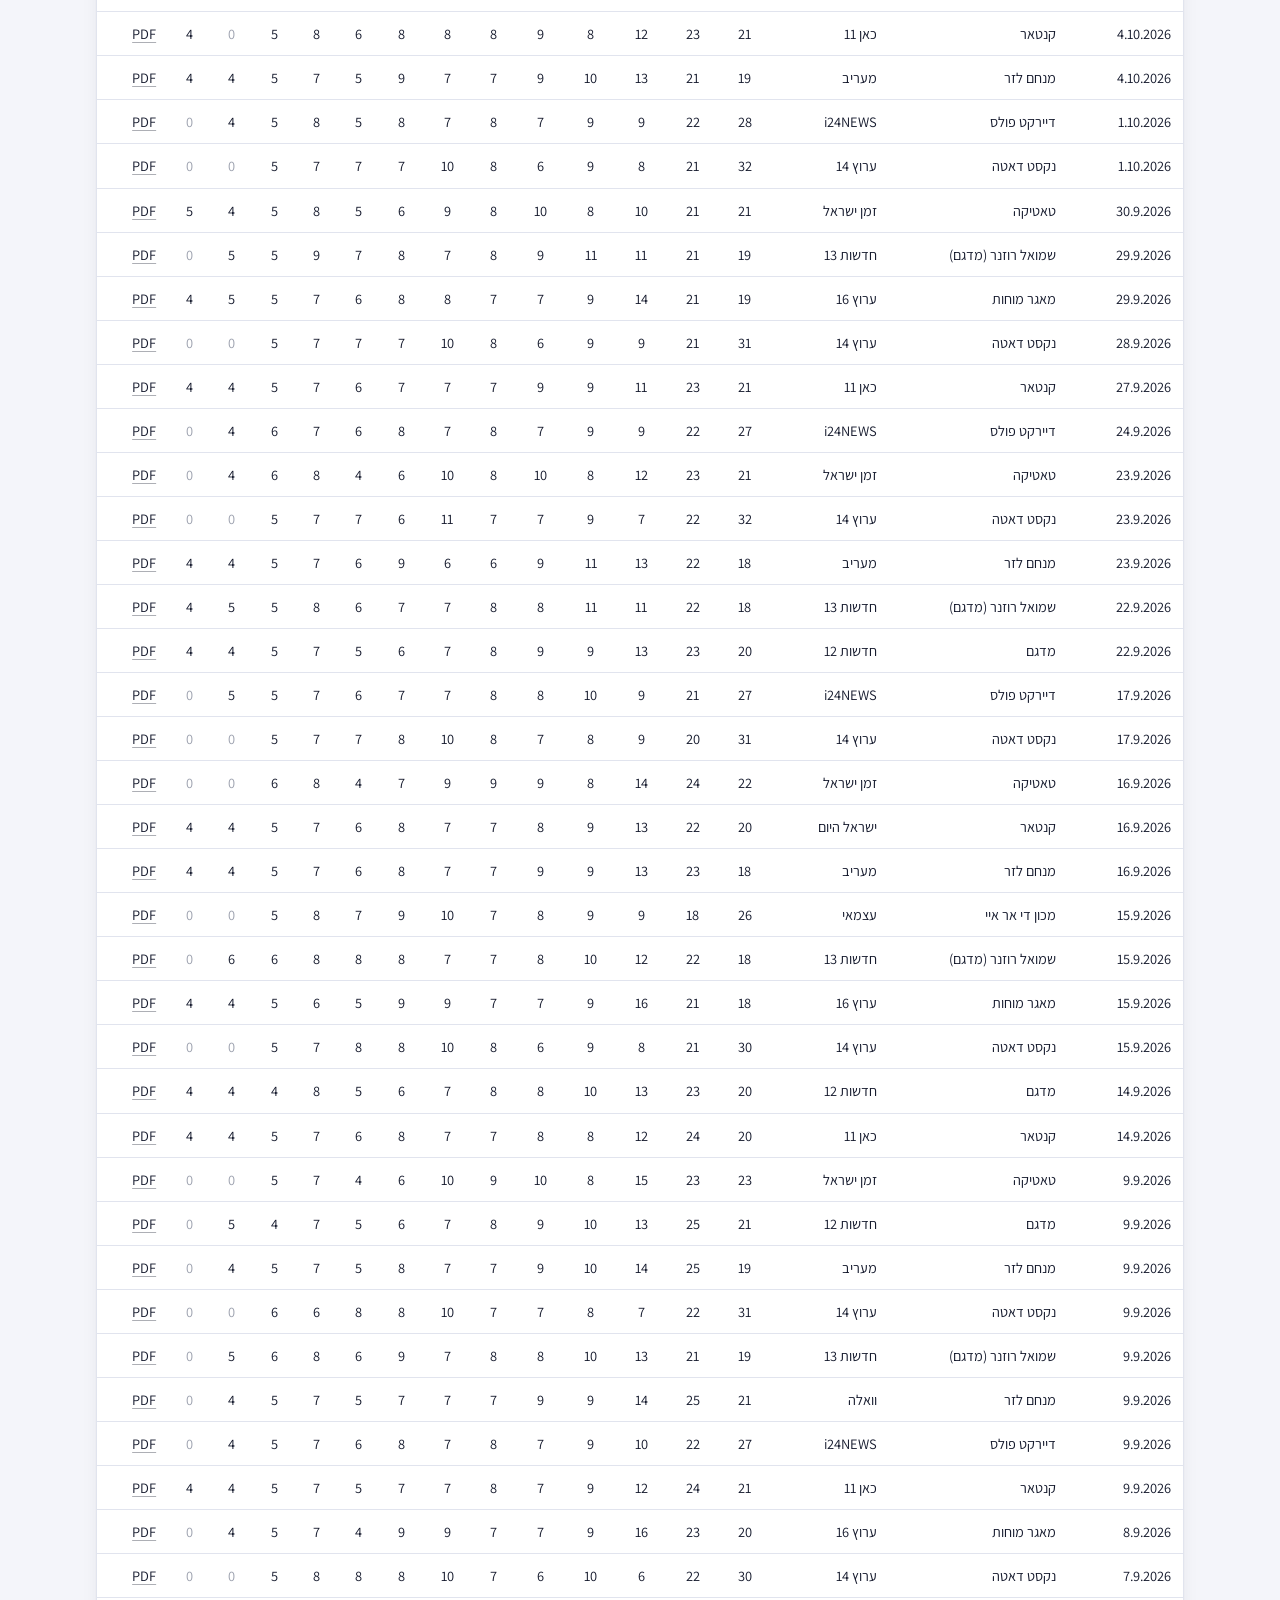
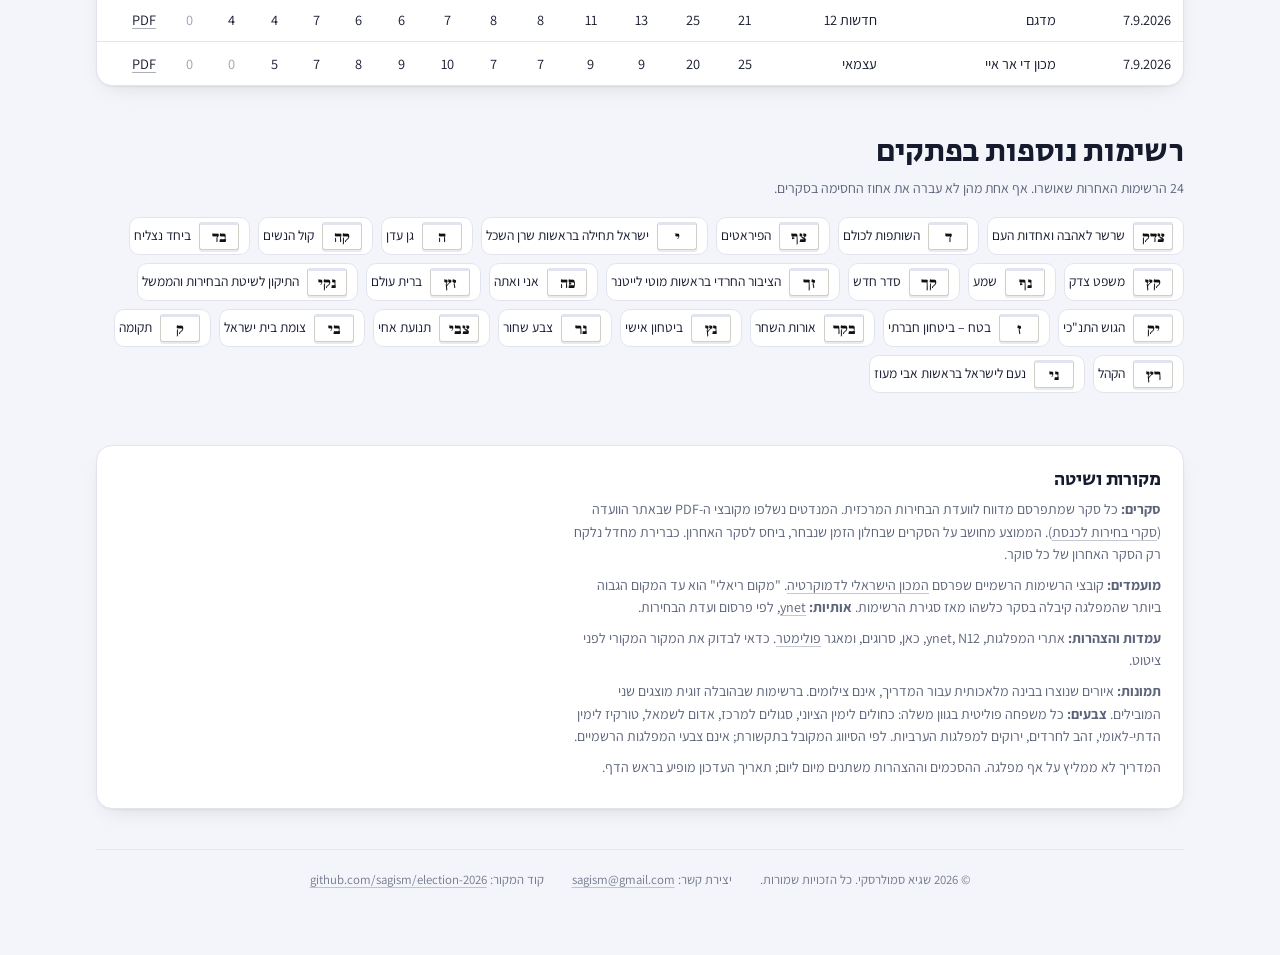
==== commit c3b24ce2: "better title" ====
--- a/index.html
+++ b/index.html
@@ -14,7 +14,7 @@
 <body>
 <div class="wrap" dir="rtl" lang="he">
   <div class="topbar rise">
-    <a class="brand" href="#top"><span class="brand-mark">26</span>מדריך הבחירות</a>
+    <a class="brand" href="#top"><span class="brand-mark">בחירות לכנסת ה-26</span>מדריך הבחירות</a>
     <button class="btn" id="themeBtn" type="button">◐ אוטומטי</button>
   </div>
 
--- a/style.css
+++ b/style.css
@@ -72,7 +72,7 @@
 /* ---------- top bar ---------- */
 .topbar { display: flex; flex-wrap: wrap; align-items: center; justify-content: space-between; gap: 8px 16px; padding-block: 14px; }
 .brand { display: flex; align-items: center; gap: 10px; font-family: var(--display); font-size: 1.1rem; text-decoration: none; }
-.brand-mark { display: inline-grid; place-items: center; width: 34px; height: 34px; border-radius: 10px; background: var(--ink); color: var(--bg); font-size: 1rem; }
+.brand-mark { display: inline-grid; place-items: center; height: 34px; padding-inline: 12px; border-radius: 10px; background: var(--ink); color: var(--bg); font-size: .9rem; white-space: nowrap; }
 .btn { font: inherit; font-size: .9rem; font-weight: 600; background: var(--surface); color: var(--ink); border: 1px solid var(--rule); border-radius: 999px; padding: 6px 14px; cursor: pointer; text-decoration: none; display: inline-flex; align-items: center; gap: 6px; transition: transform .15s, border-color .15s, background .15s; }
 .btn:hover { border-color: var(--accent); color: var(--ink); transform: translateY(-1px); }
 .btn[aria-pressed="true"], .btn.solid { background: var(--ink); color: var(--bg); border-color: var(--ink); }
@@ -428,3 +428,16 @@
 .mk-notes ul { margin: 8px 0 4px; padding-inline-start: 1.2em; display: grid; gap: 4px; }
 @media (max-width: 560px) { .mk-row { grid-template-columns: 32px minmax(0, 1fr) 3.4em 4em; } .mk-bar { grid-column: 2 / -1; grid-row: 2; } .mk-av .avatar.sm { width: 32px; height: 32px; } }
 @keyframes mkgrow { from { transform: scaleX(0); } to { transform: scaleX(1); } }
+
+/* withdrawn list */
+.card.out { opacity: .7; filter: grayscale(1); }
+.card.out:hover { opacity: .95; }
+.card .seats.out-stamp { font-size: 1.9rem; letter-spacing: .02em; }
+.out-banner { padding: 12px 16px; margin-block: 10px; border-inline-start: 4px solid var(--warn); }
+
+/* events in "what changed this week" */
+.np-event { display: grid; grid-template-columns: auto minmax(0, 1fr); gap: 12px; align-items: start; margin-block: 10px 6px; padding: 12px 14px; border-radius: 14px; background: color-mix(in srgb, var(--warn) 12%, var(--surface)); border-inline-start: 4px solid var(--warn); }
+.np-event .avatar.sm { width: 40px; height: 40px; filter: grayscale(1); }
+.np-event b { font-size: 1.02rem; }
+.np-event p { margin: 2px 0 0; font-size: .9rem; }
+.np-ev-date { display: inline-block; font-size: .72rem; font-weight: 800; color: var(--ink-2); margin-inline-end: 8px; }
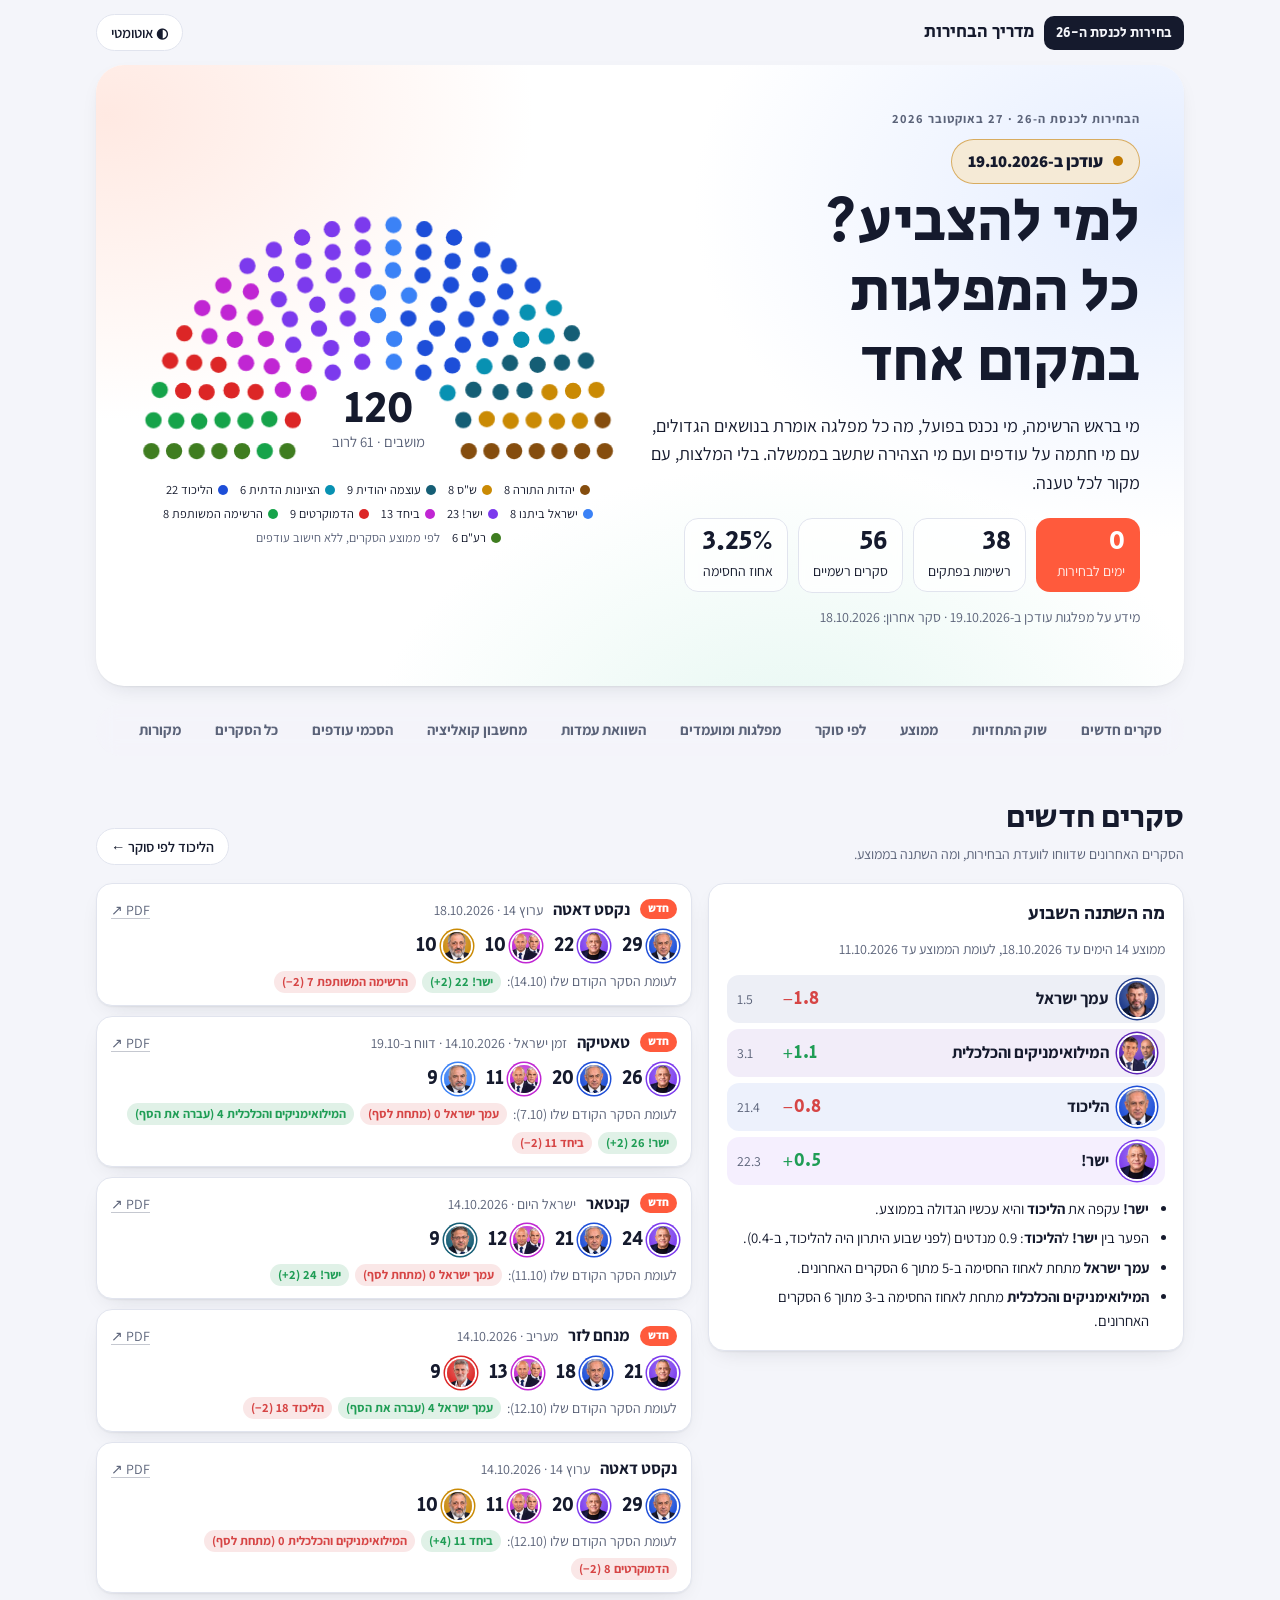
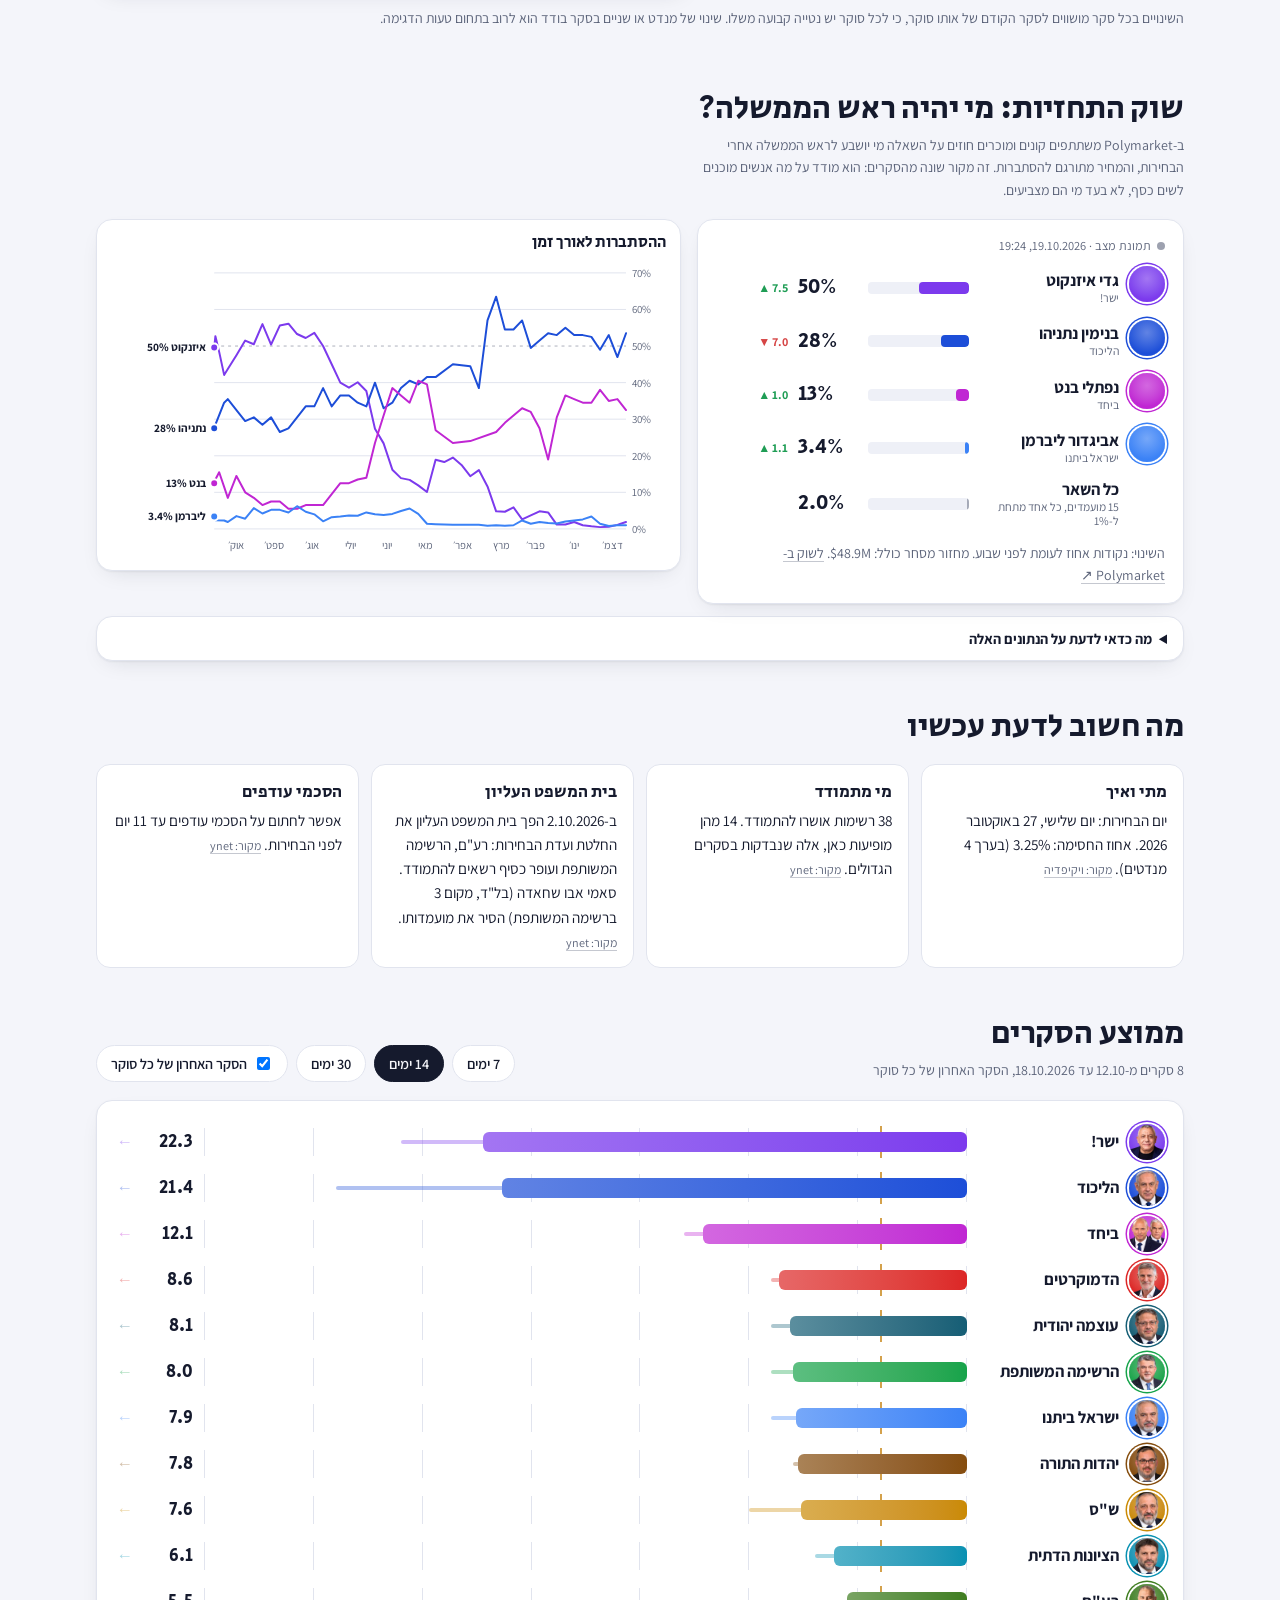
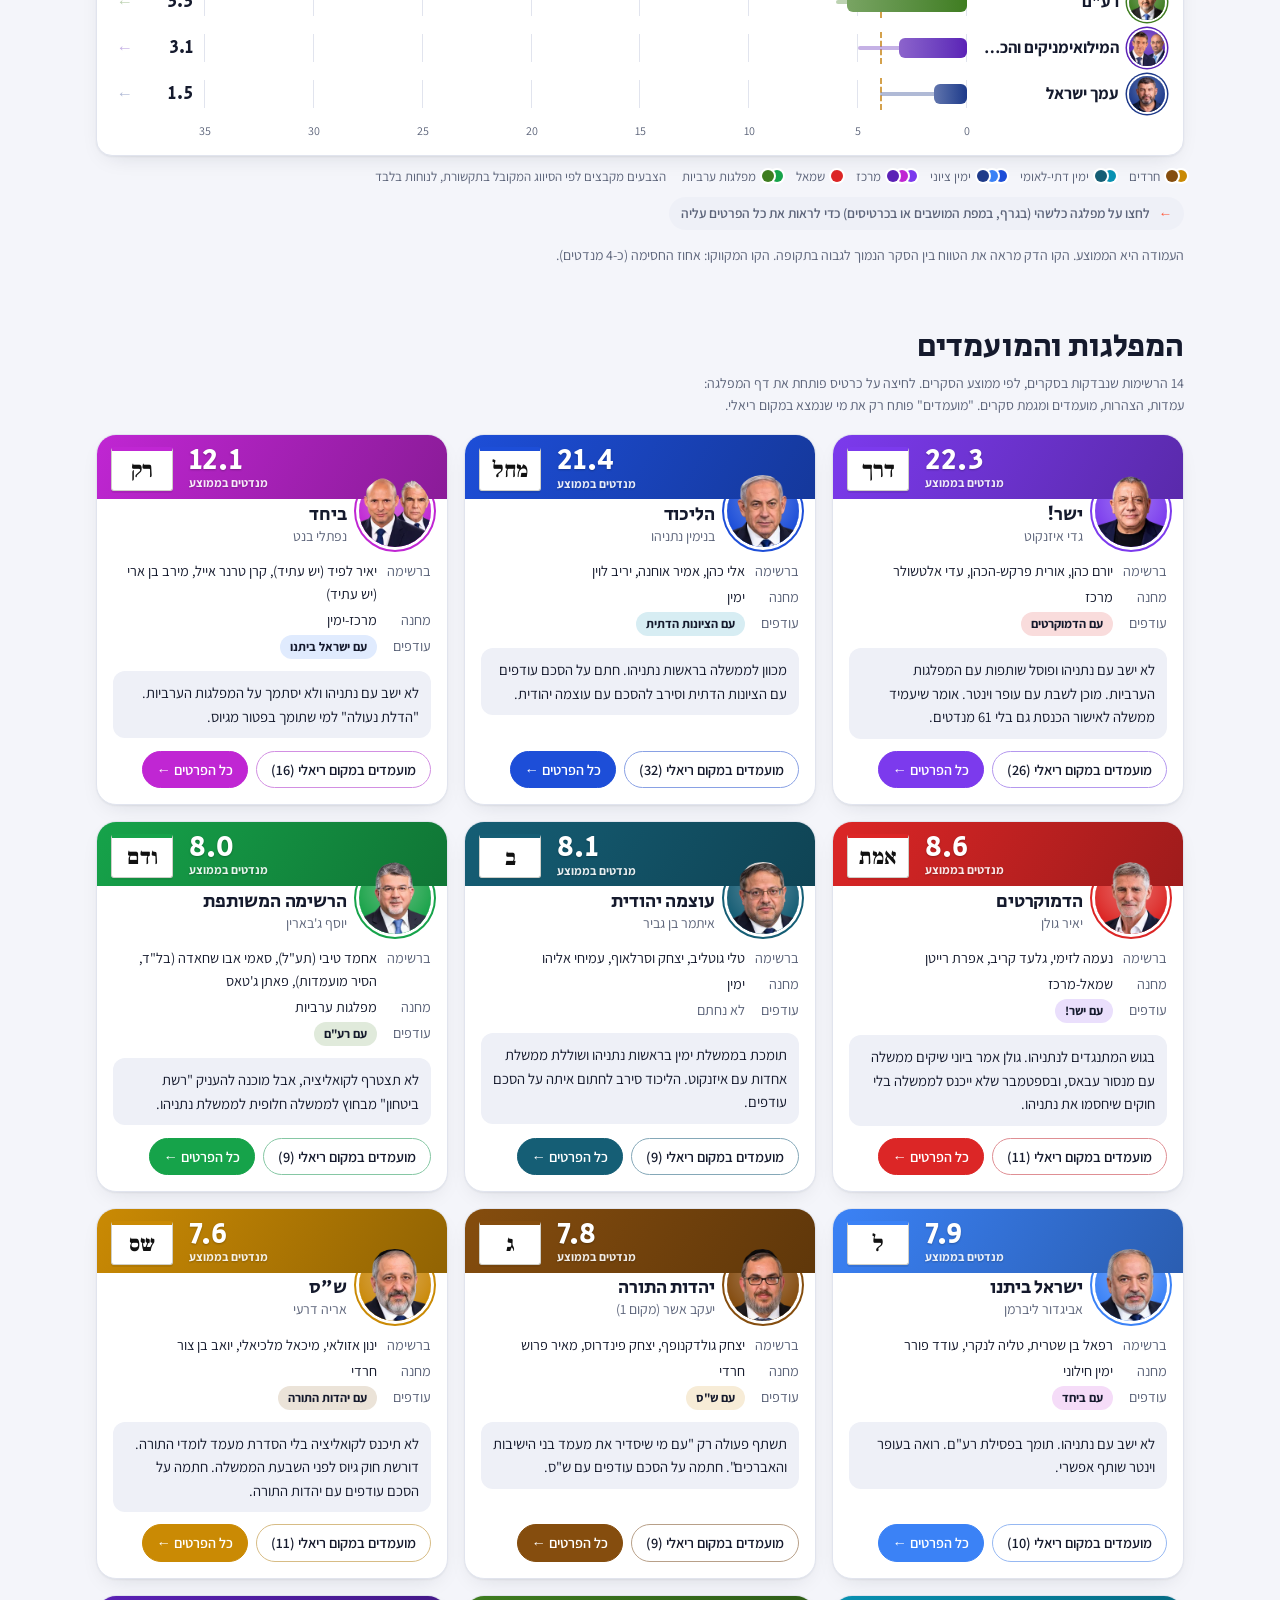
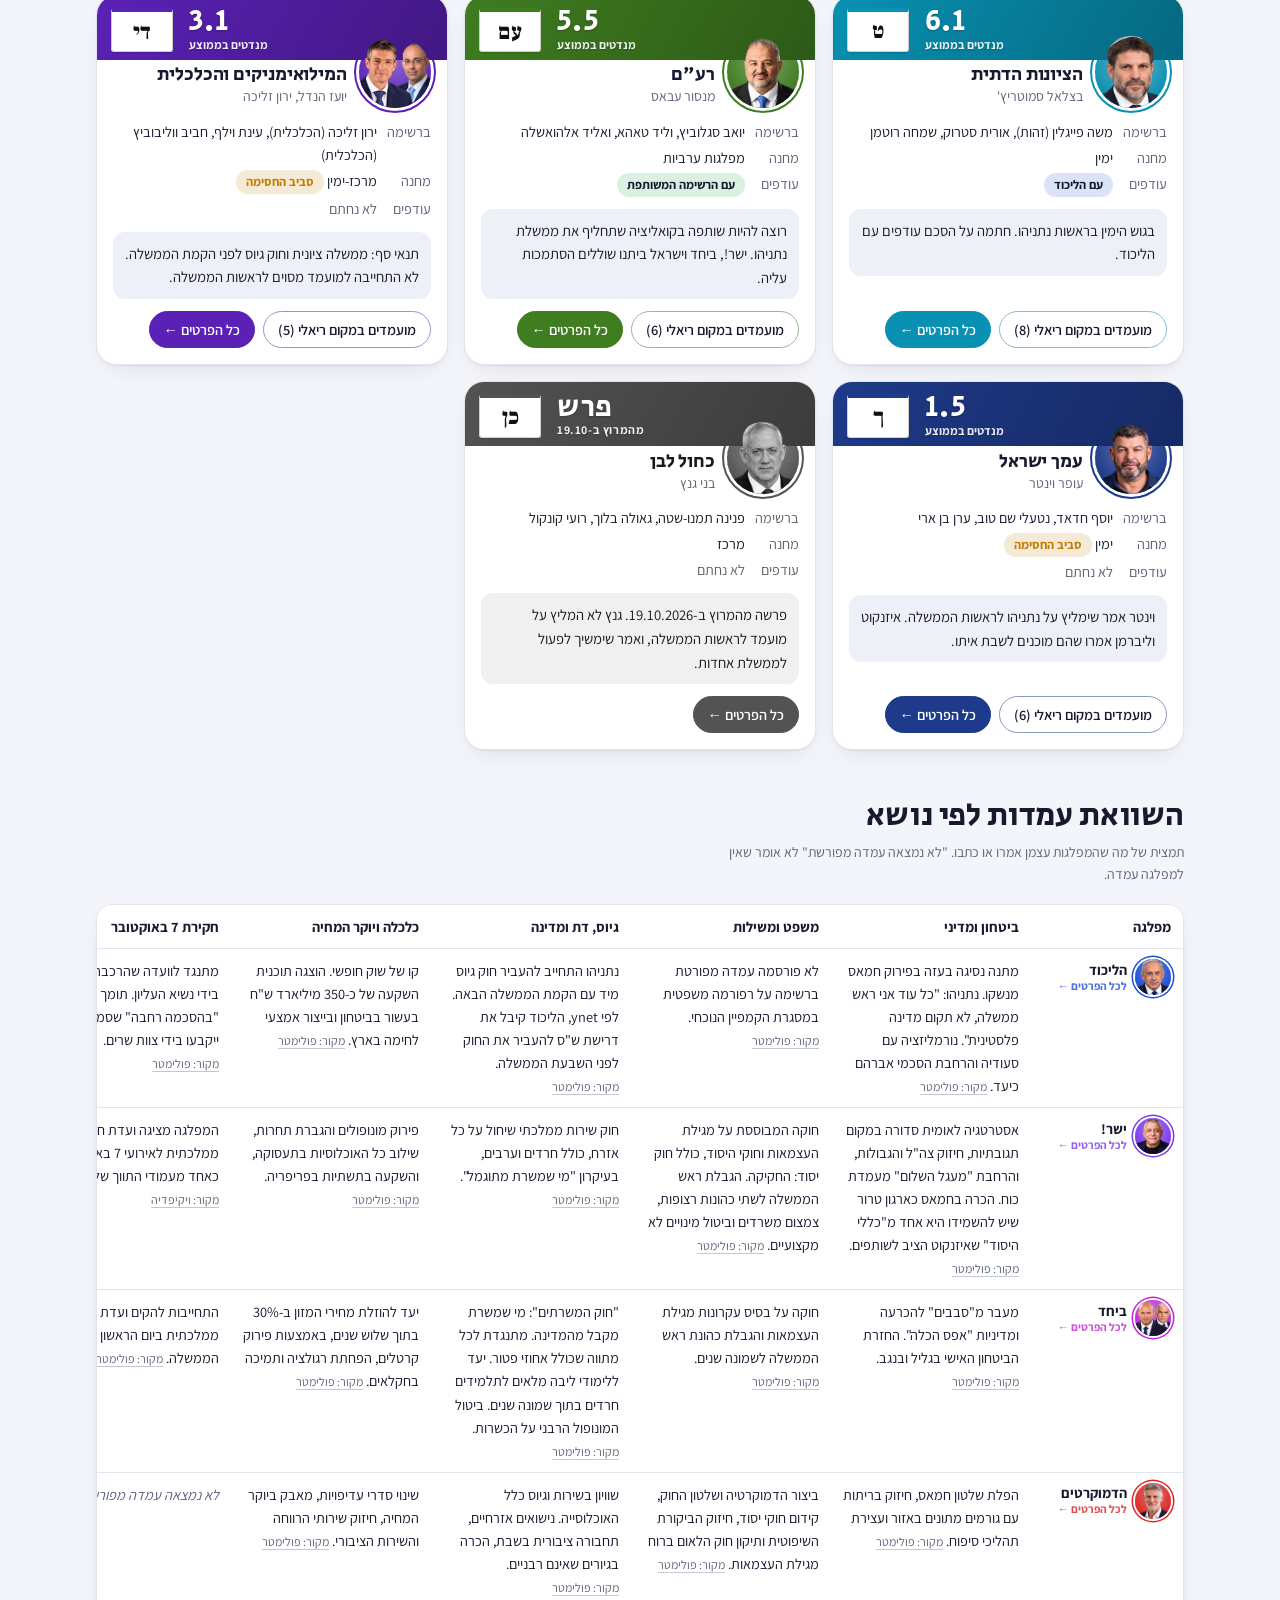
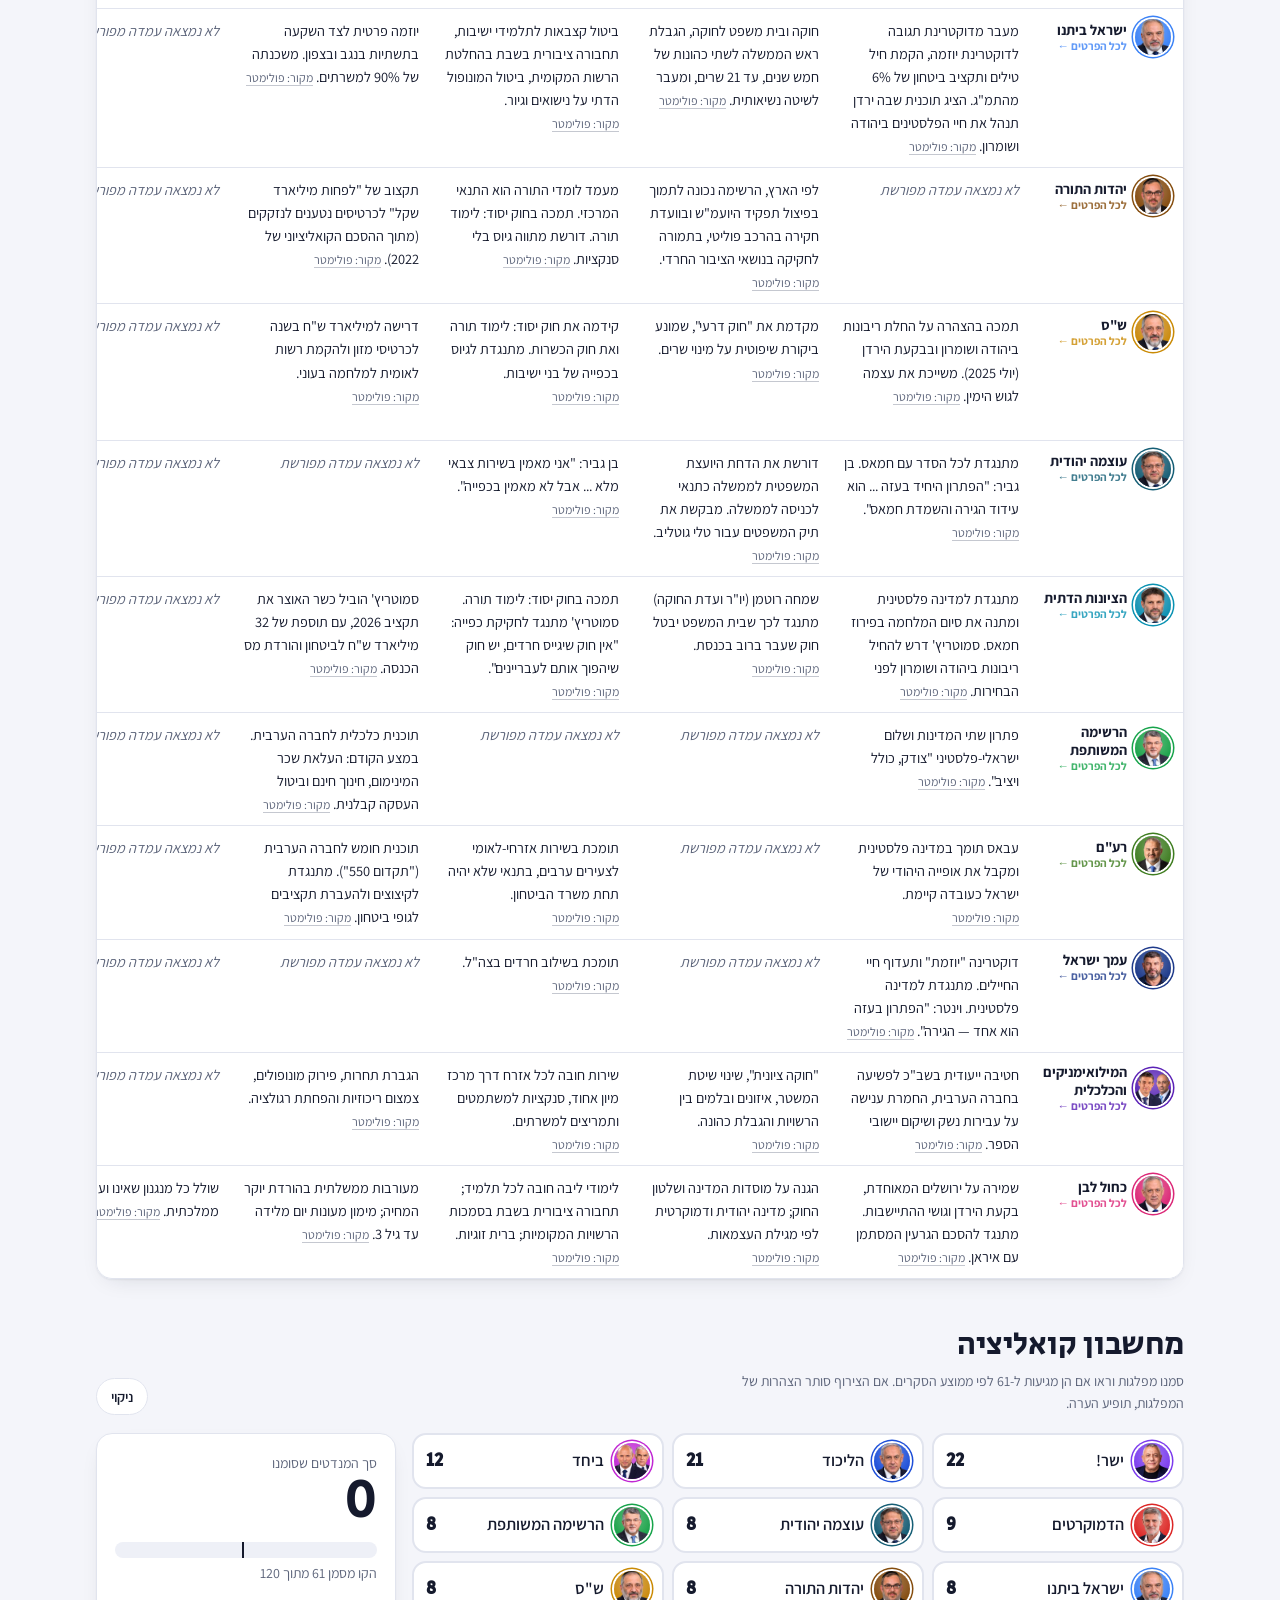
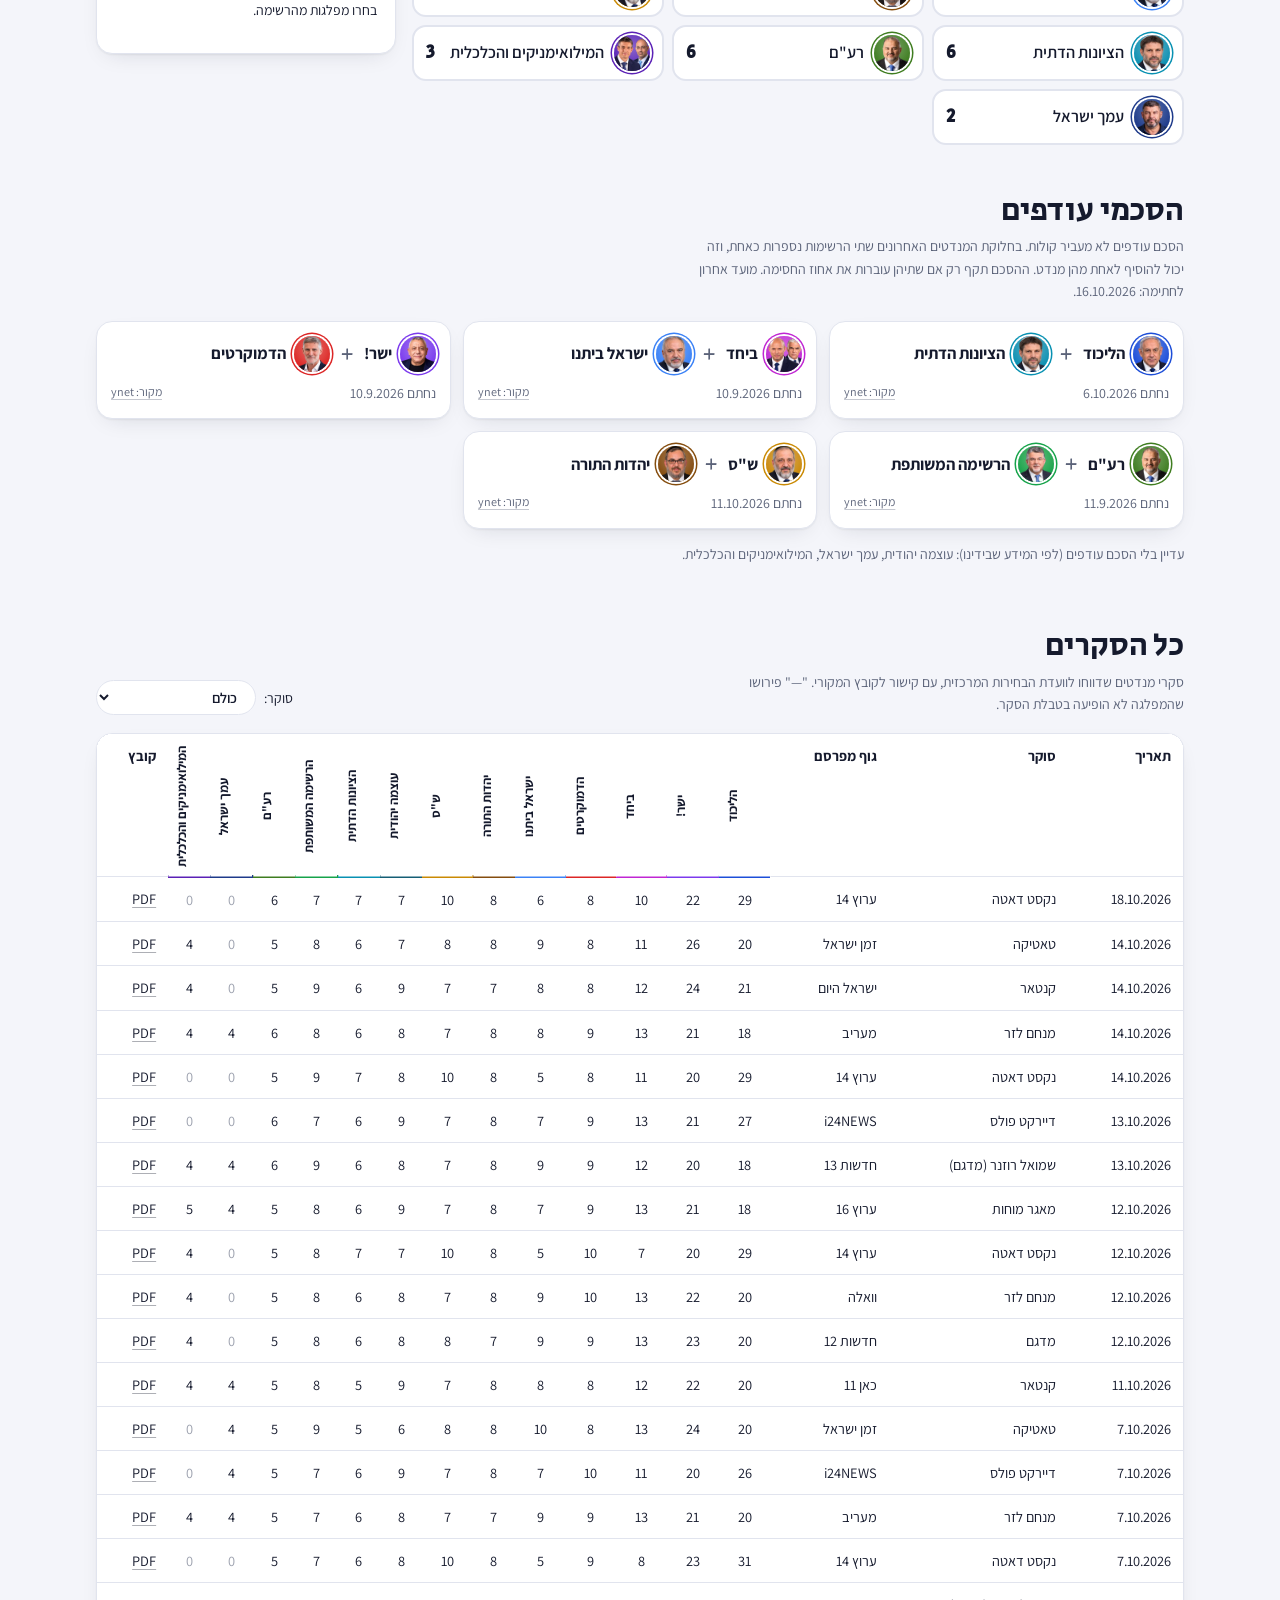
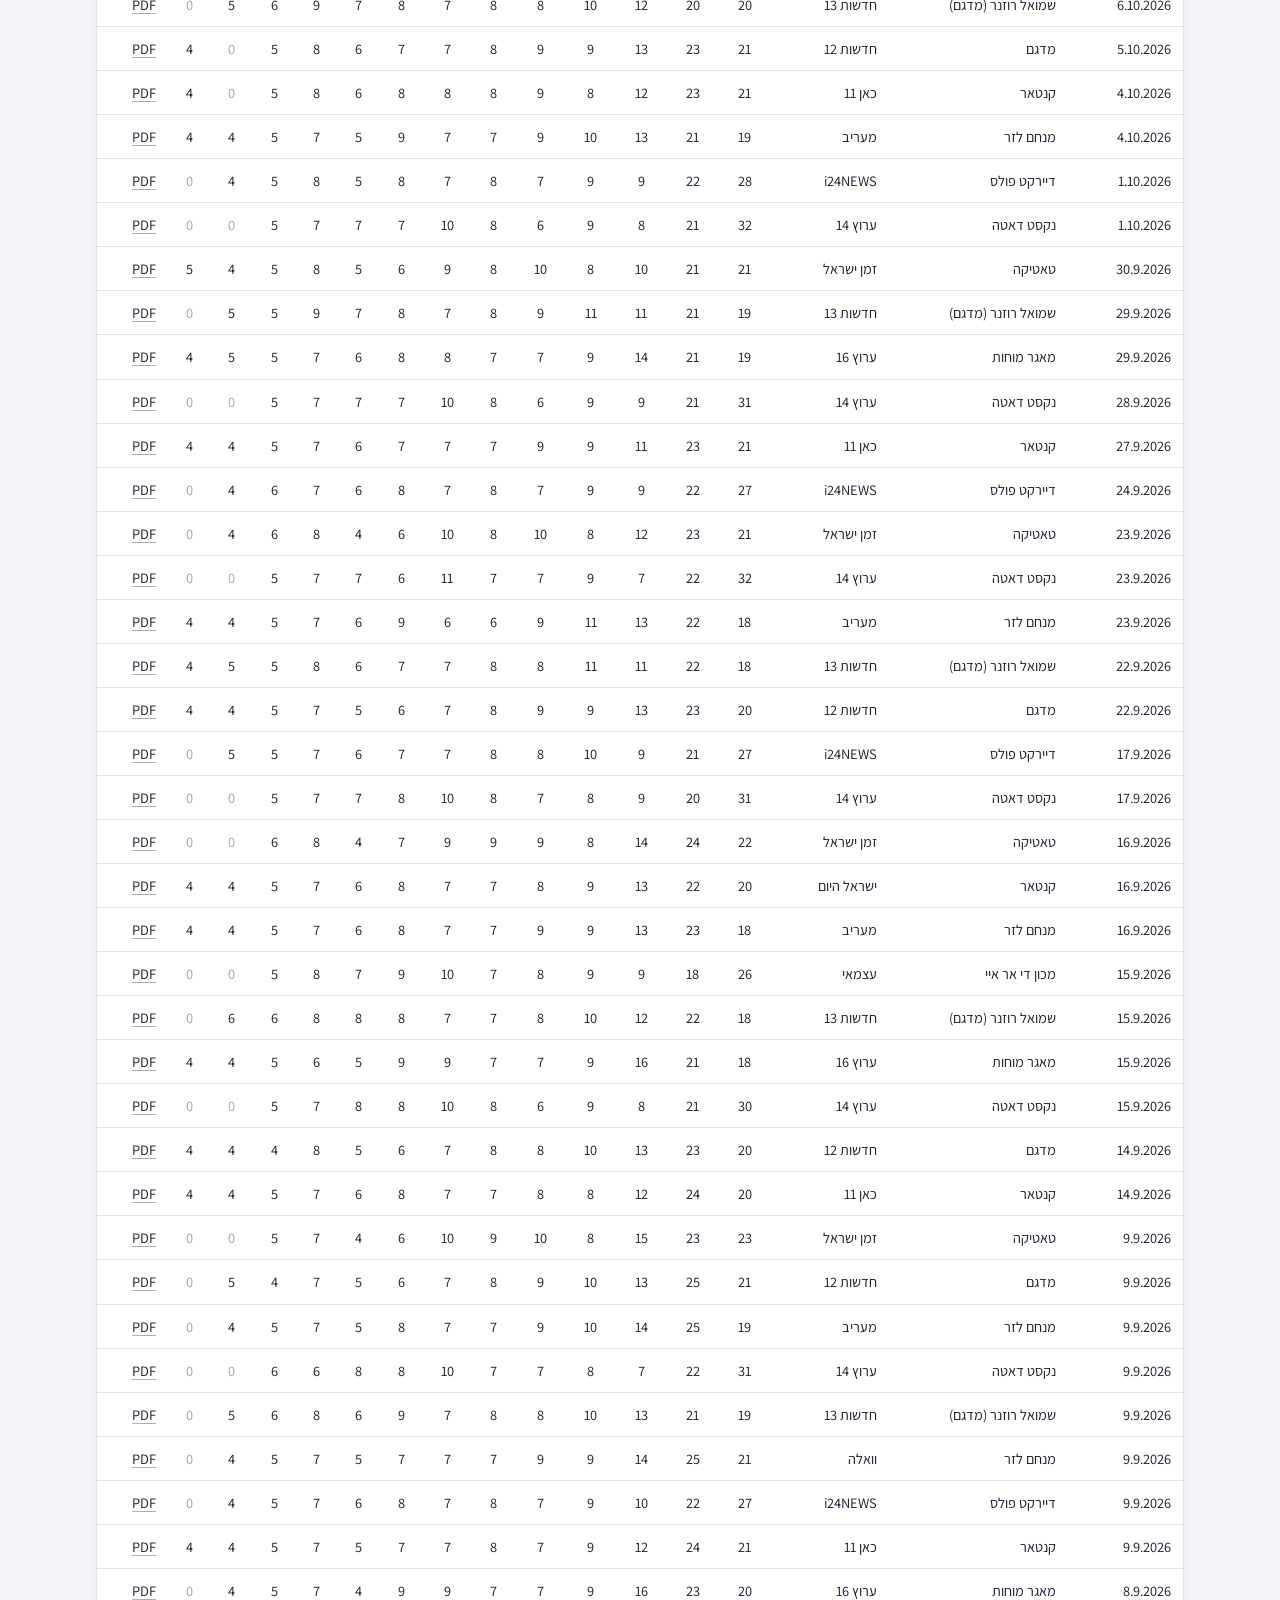
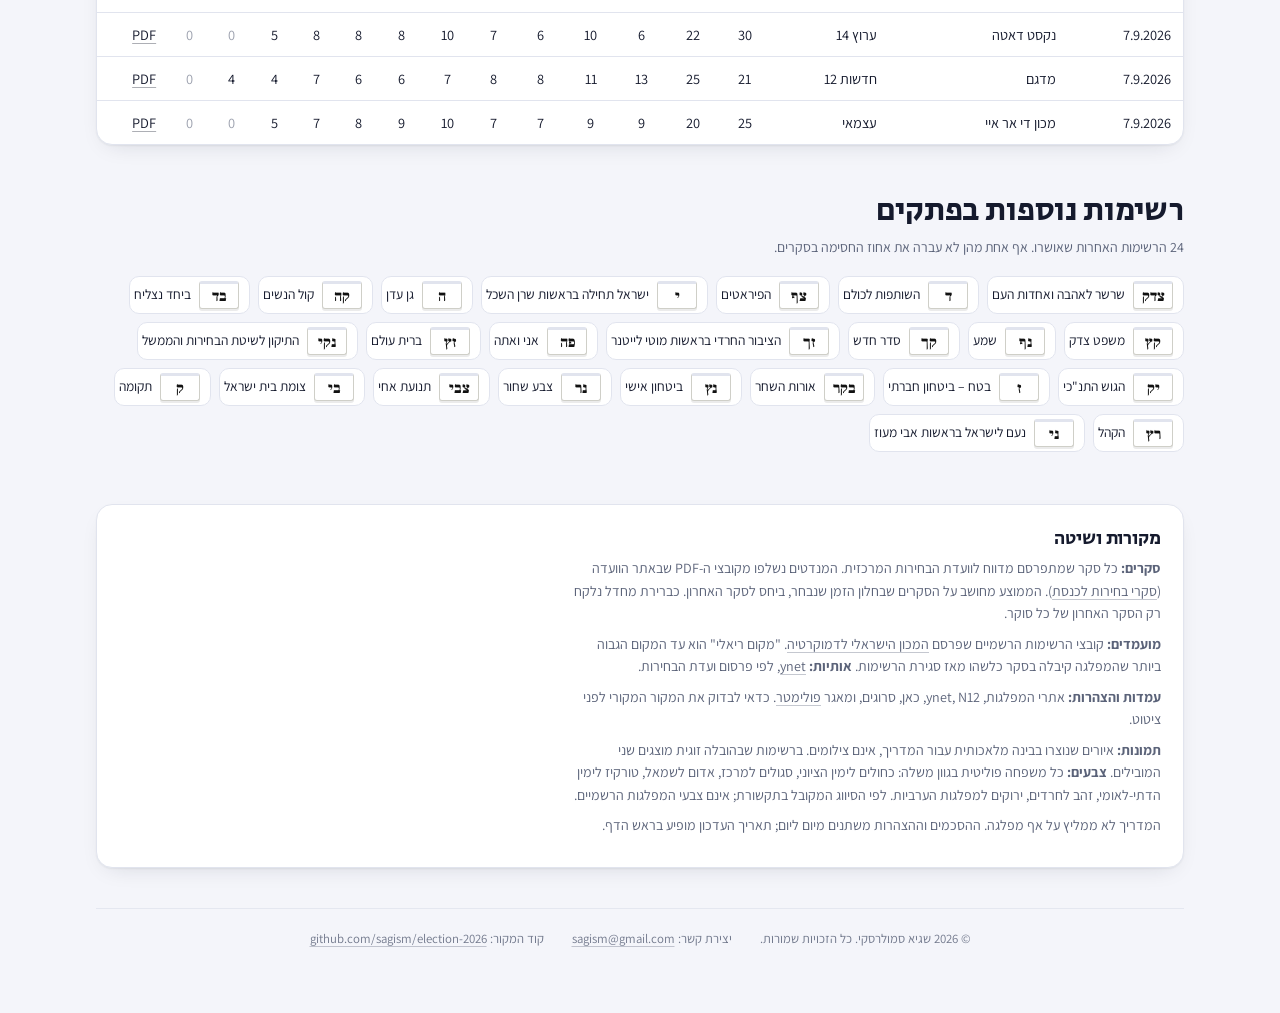
==== commit 5a0572a3: "added update time" ====
--- a/index.html
+++ b/index.html
@@ -21,6 +21,7 @@
   <div class="hero" id="top">
     <div>
       <div class="eyebrow rise" style="--i:1">הבחירות לכנסת ה-26 · 27 באוקטובר 2026</div>
+      <div class="hero-stamp rise" style="--i:2" id="heroStamp"></div>
       <h1 class="rise" style="--i:2">למי להצביע? כל המפלגות במקום אחד</h1>
       <p class="lead rise" style="--i:3">מי בראש הרשימה, מי נכנס בפועל, מה כל מפלגה אומרת בנושאים הגדולים, עם מי חתמה על עודפים ועם מי הצהירה שתשב בממשלה. בלי המלצות, עם מקור לכל טענה.</p>
       <div class="hero-stats">
@@ -185,6 +186,7 @@
   </div>
 </div>
 
+<script src="build.js"></script>
 <script src="data.js"></script>
 <script src="polls.js"></script>
 <script src="candidates.js"></script>
--- a/style.css
+++ b/style.css
@@ -441,3 +441,20 @@
 .np-event b { font-size: 1.02rem; }
 .np-event p { margin: 2px 0 0; font-size: .9rem; }
 .np-ev-date { display: inline-block; font-size: .72rem; font-weight: 800; color: var(--ink-2); margin-inline-end: 8px; }
+
+/* last-updated stamp next to the title */
+.brand .stamp { font-family: var(--body); font-size: .8rem; font-weight: 600; color: var(--ink-2); white-space: nowrap; }
+.brand .stamp .ago { font-weight: 400; }
+.brand .stamp.stale { color: var(--warn); }
+@media (max-width: 560px) { .brand { flex-wrap: wrap; row-gap: 4px; } .brand .stamp { flex-basis: 100%; } }
+
+/* last-updated pill in the main title */
+.hero-stamp { display: inline-flex; align-items: center; gap: 10px; margin-block: 10px 4px; padding: 8px 16px; border-radius: 999px; background: color-mix(in srgb, var(--good) 14%, var(--surface)); border: 1px solid color-mix(in srgb, var(--good) 45%, transparent); font-size: 1.05rem; font-weight: 800; color: var(--ink); }
+.hero-stamp:empty { display: none; }
+.hero-stamp .ago { font-weight: 500; color: var(--ink-2); }
+.hero-stamp .dot { width: 10px; height: 10px; border-radius: 50%; background: var(--good); box-shadow: 0 0 0 0 color-mix(in srgb, var(--good) 60%, transparent); animation: stamp-pulse 2s ease-out infinite; flex: none; }
+.hero-stamp.stale { background: color-mix(in srgb, var(--warn) 16%, var(--surface)); border-color: color-mix(in srgb, var(--warn) 55%, transparent); }
+.hero-stamp.stale .dot { background: var(--warn); animation: none; }
+@keyframes stamp-pulse { 0% { box-shadow: 0 0 0 0 color-mix(in srgb, var(--good) 55%, transparent); } 70%, 100% { box-shadow: 0 0 0 10px transparent; } }
+@media (prefers-reduced-motion: reduce) { .hero-stamp .dot { animation: none; } }
+@media (max-width: 560px) { .hero-stamp { font-size: .92rem; padding: 6px 12px; } .hero-stamp .ago { display: none; } }
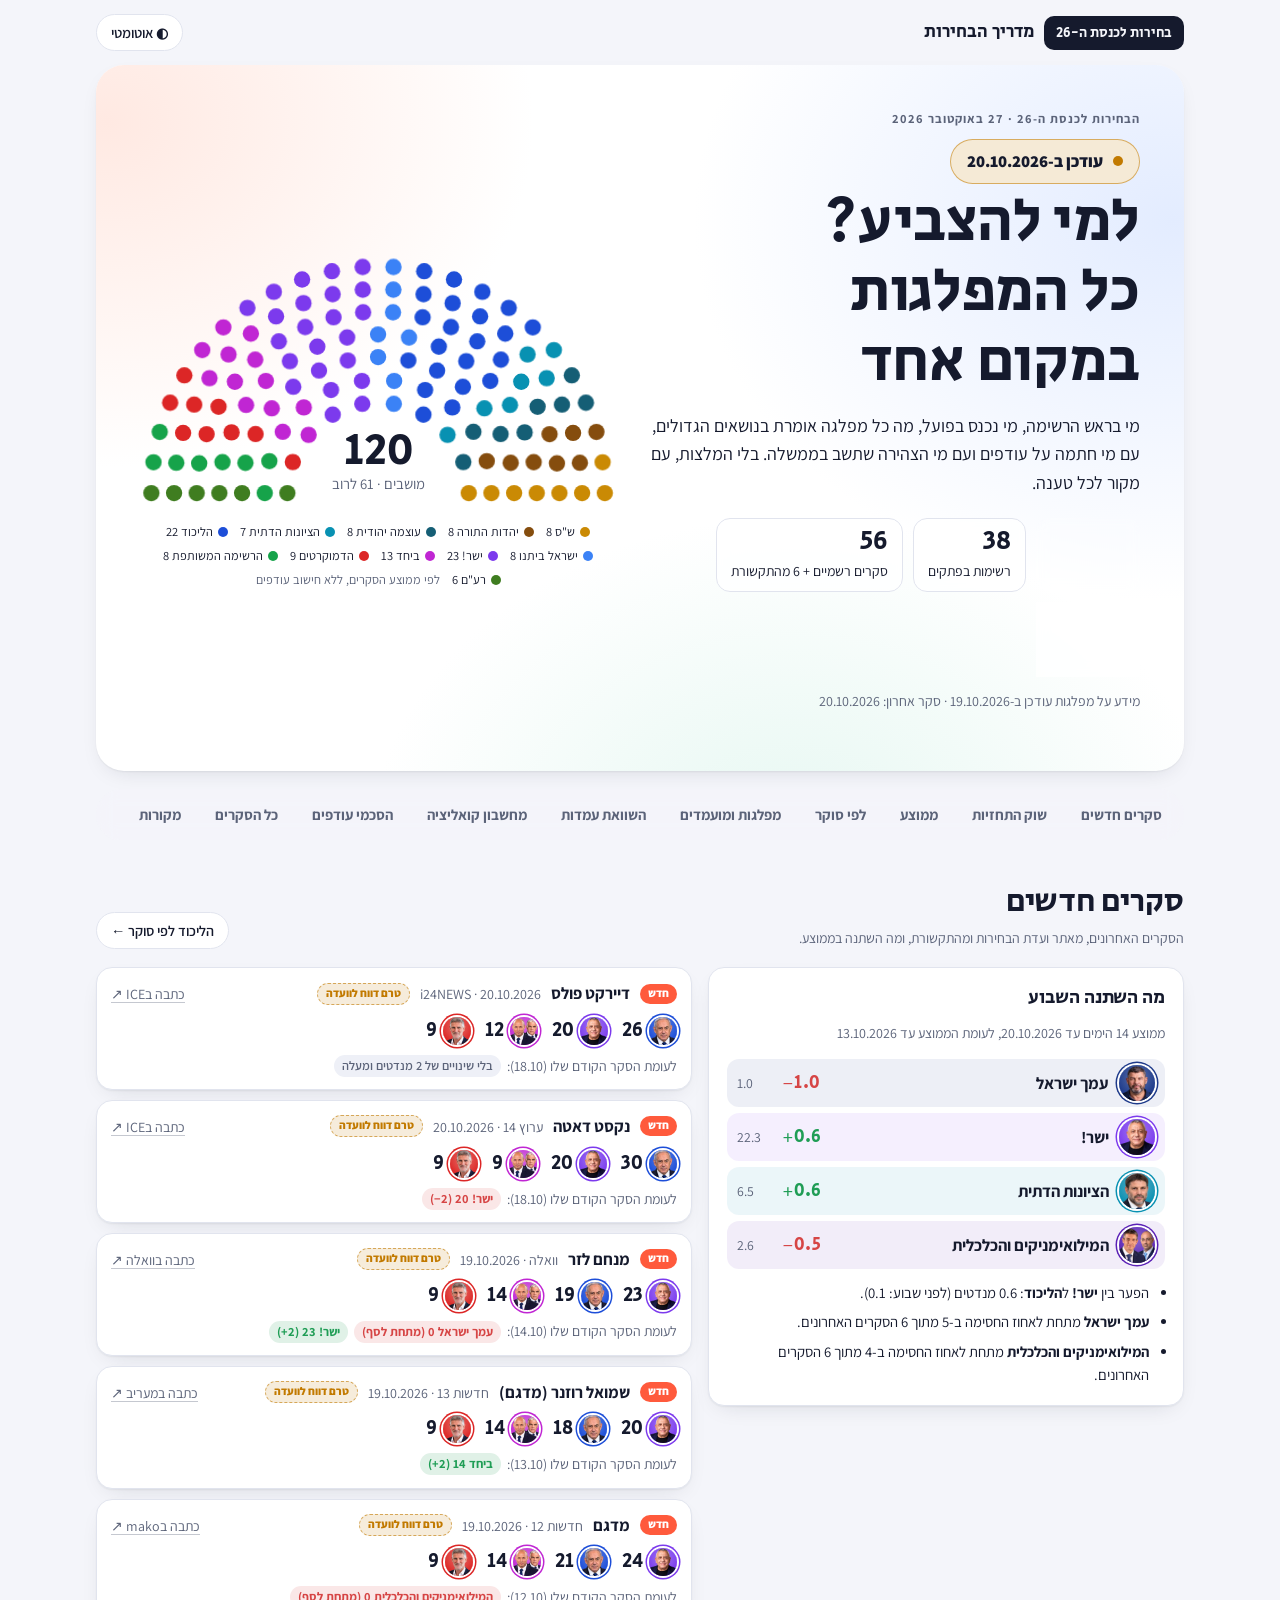
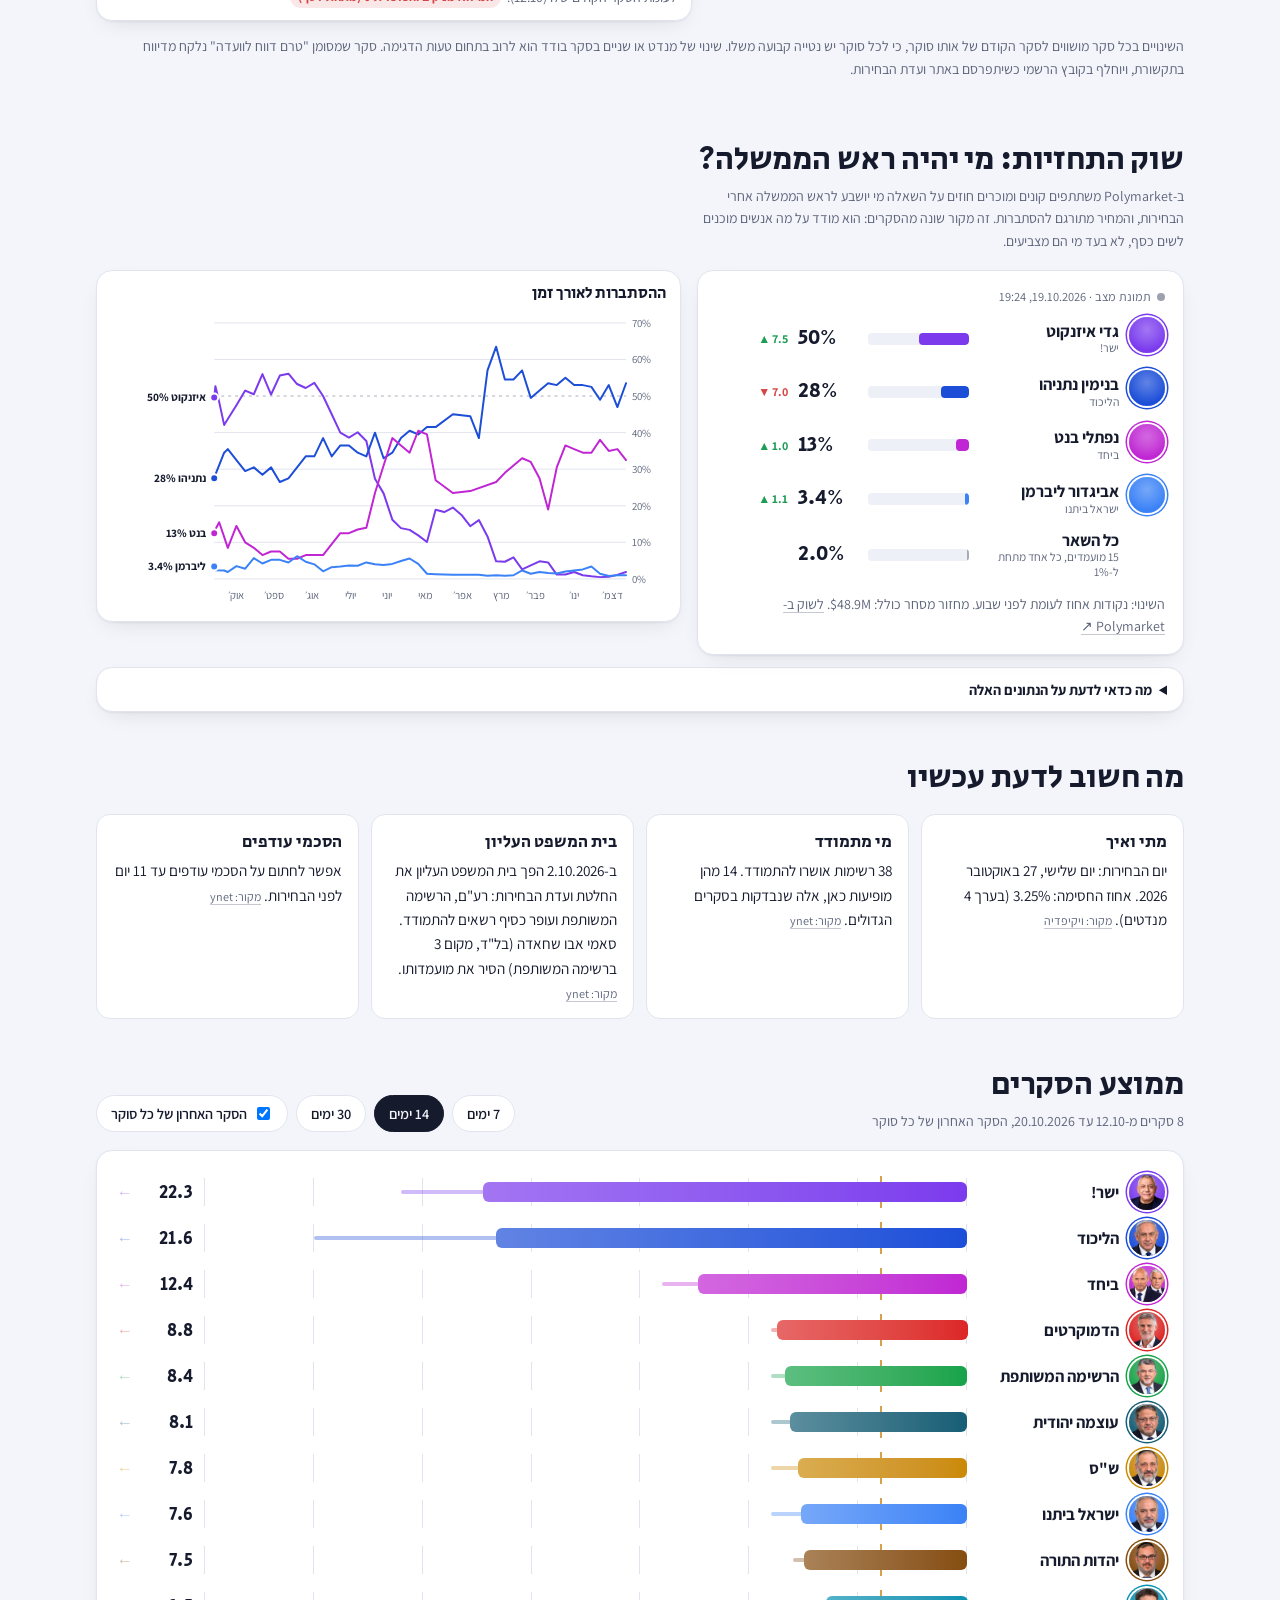
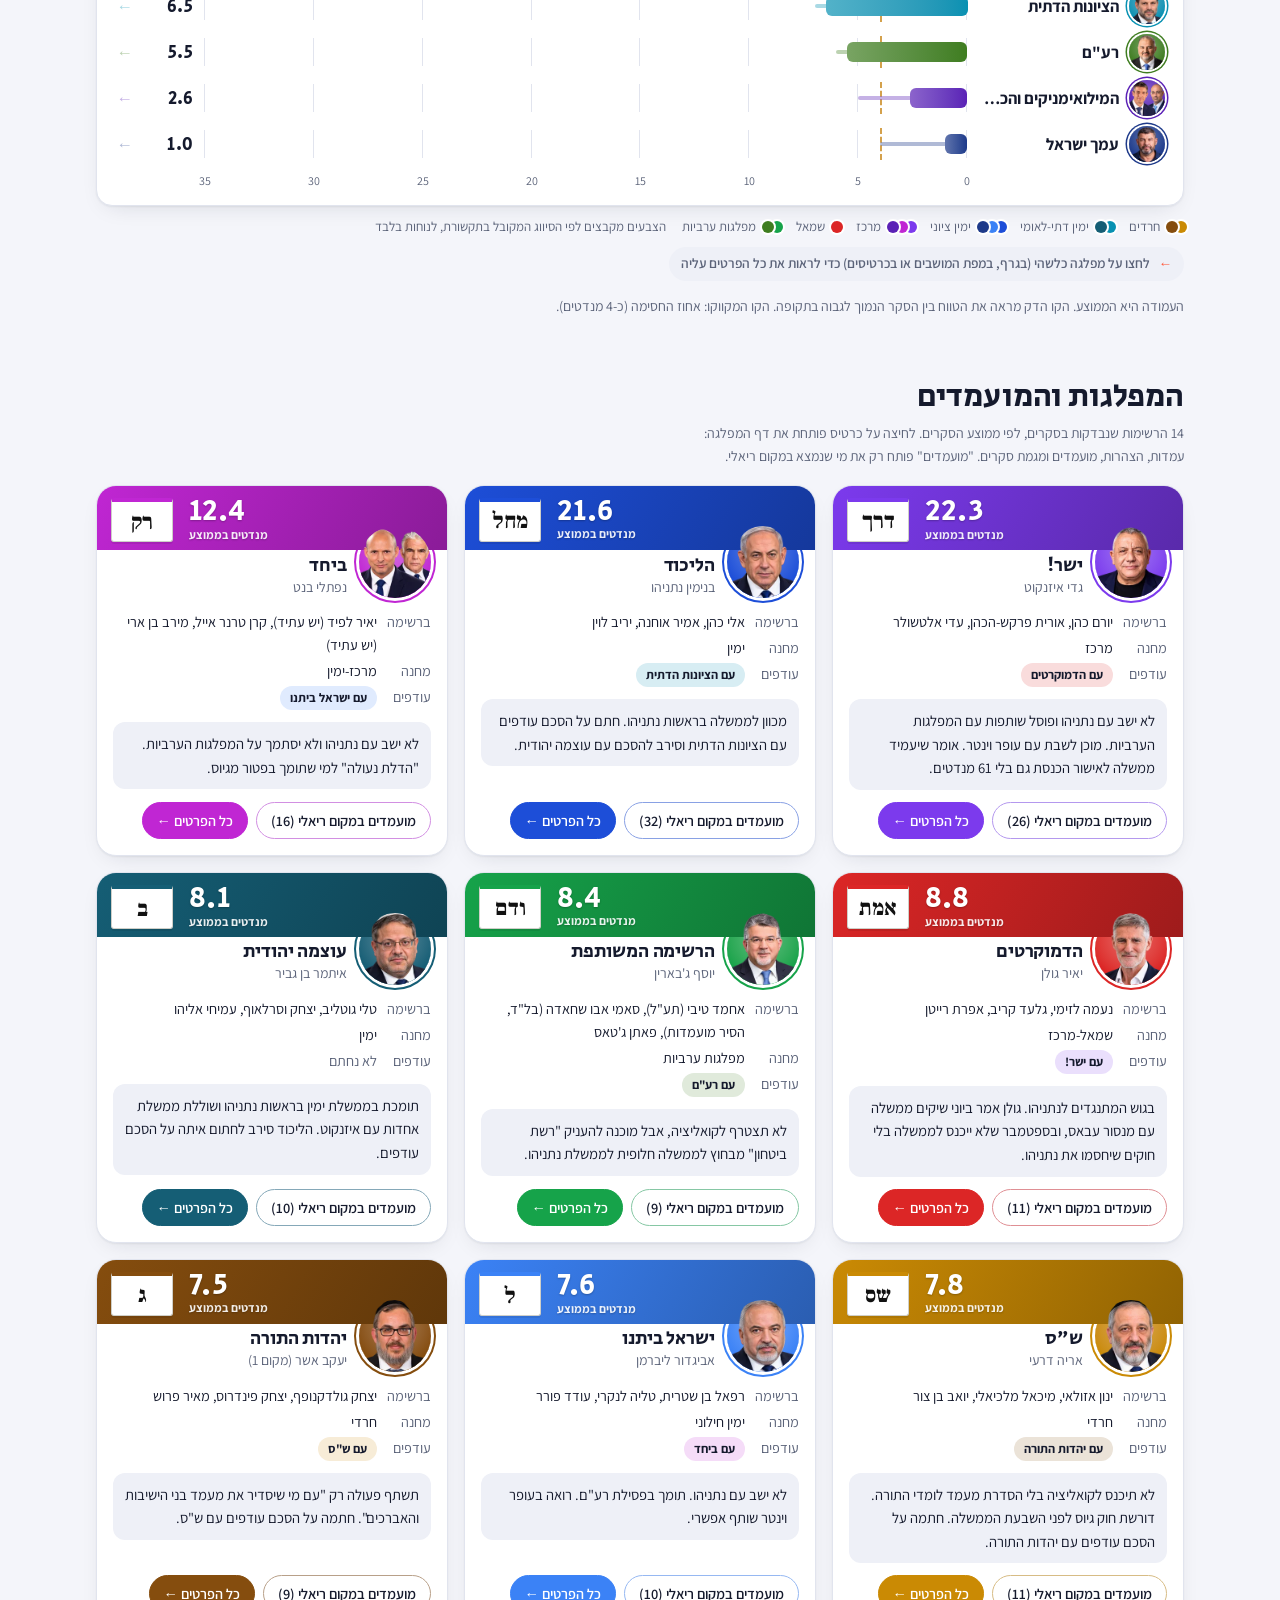
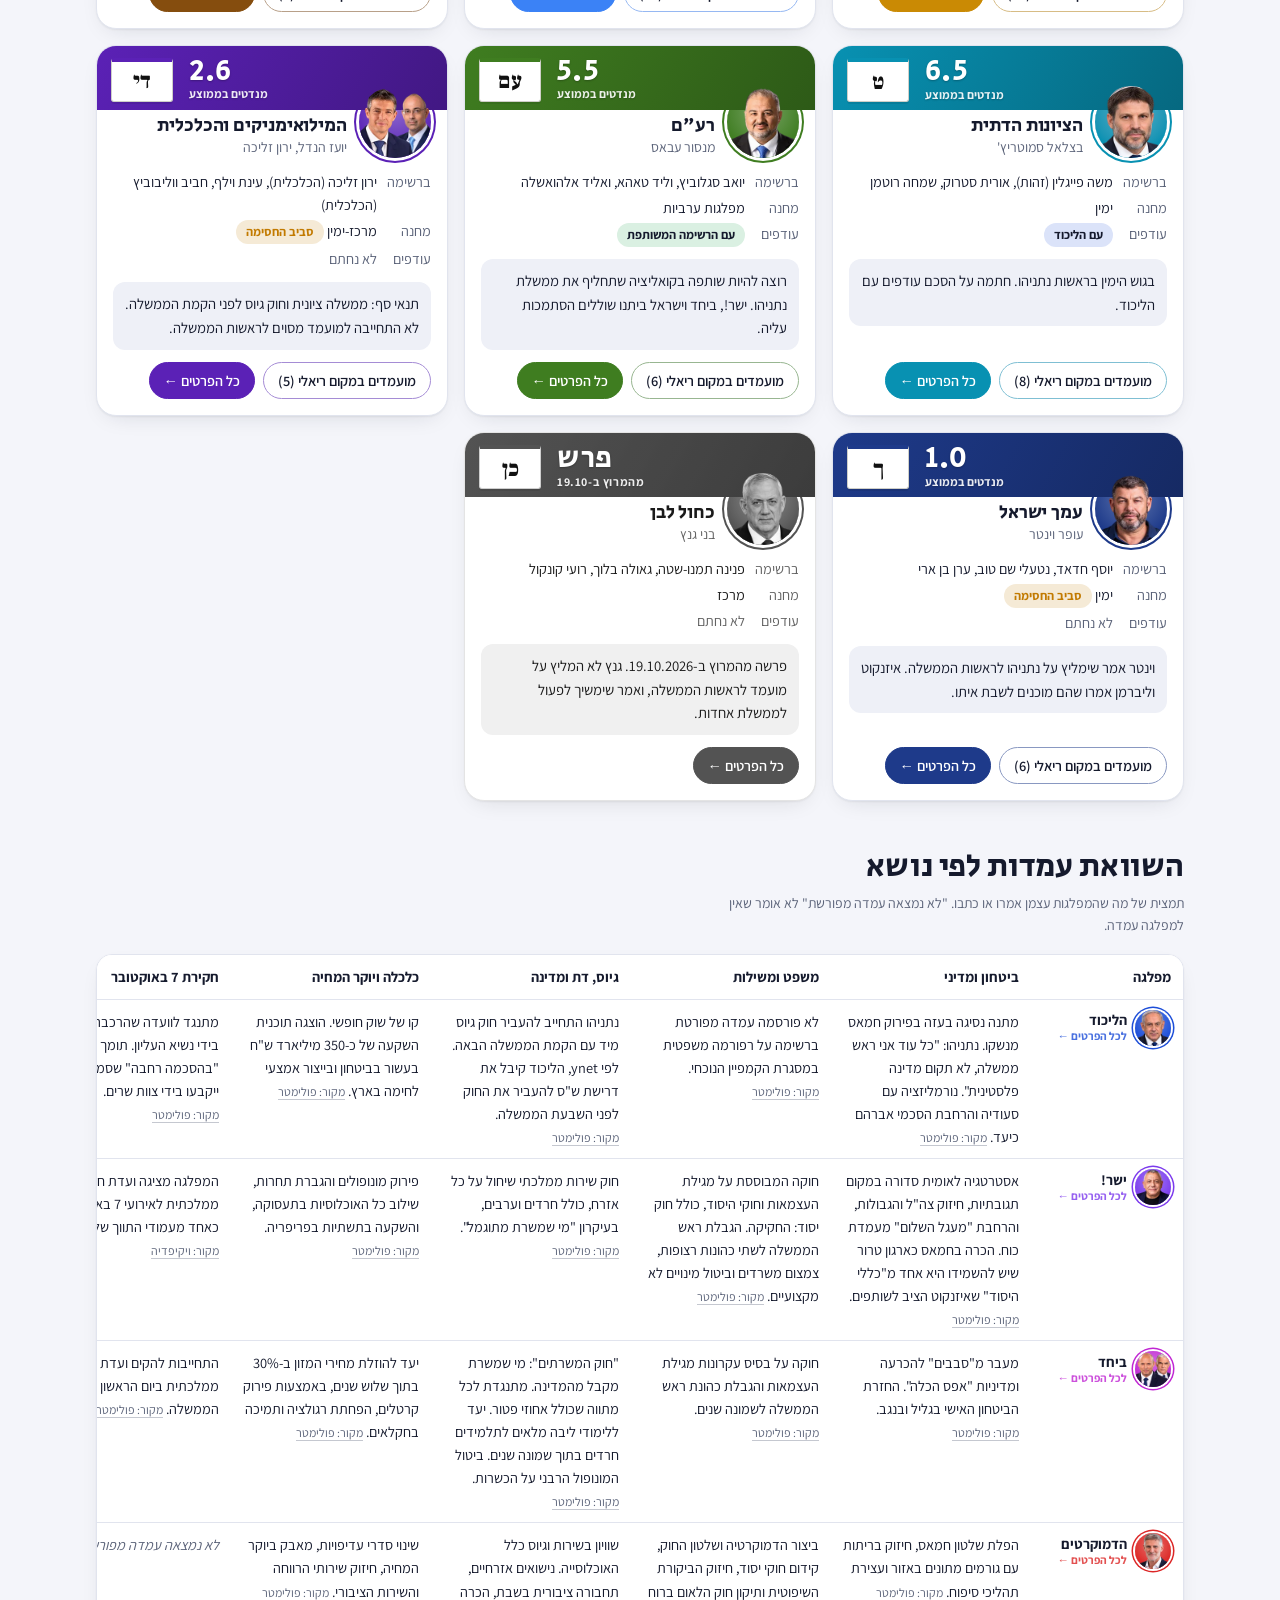
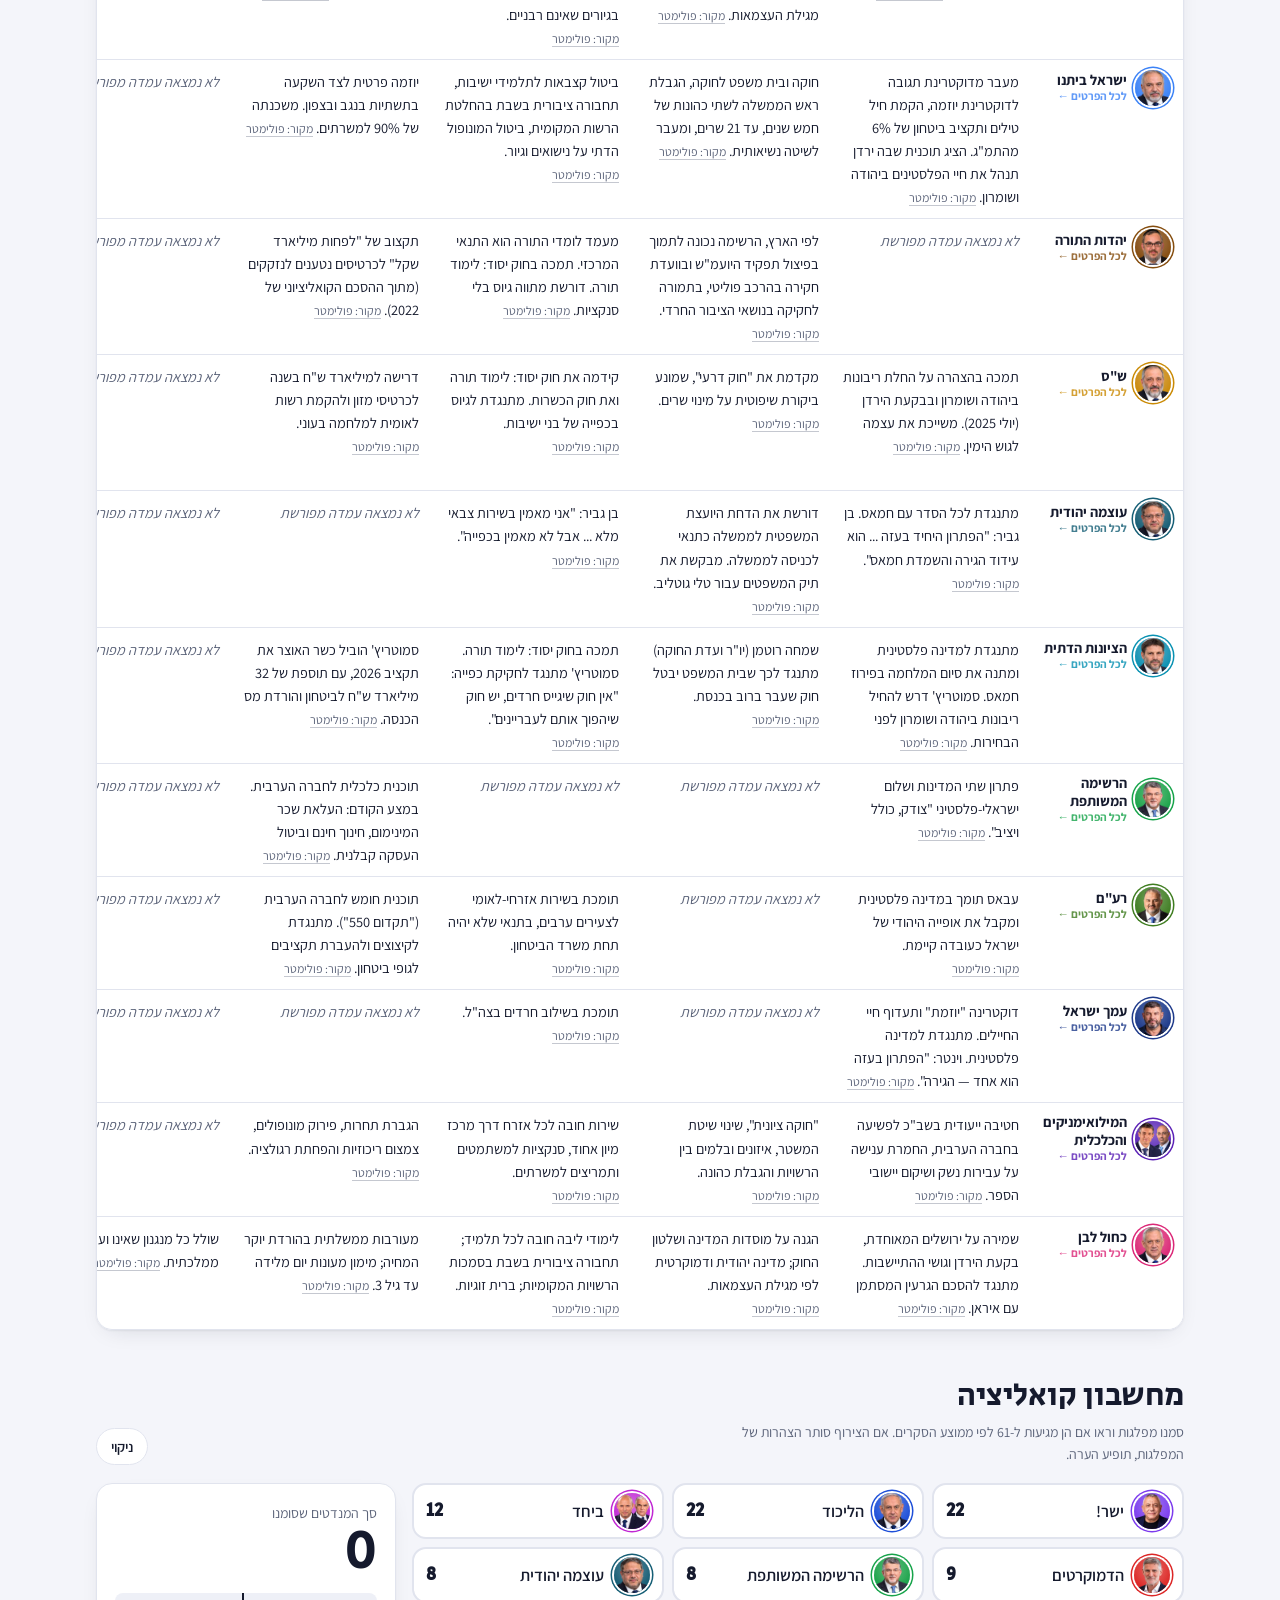
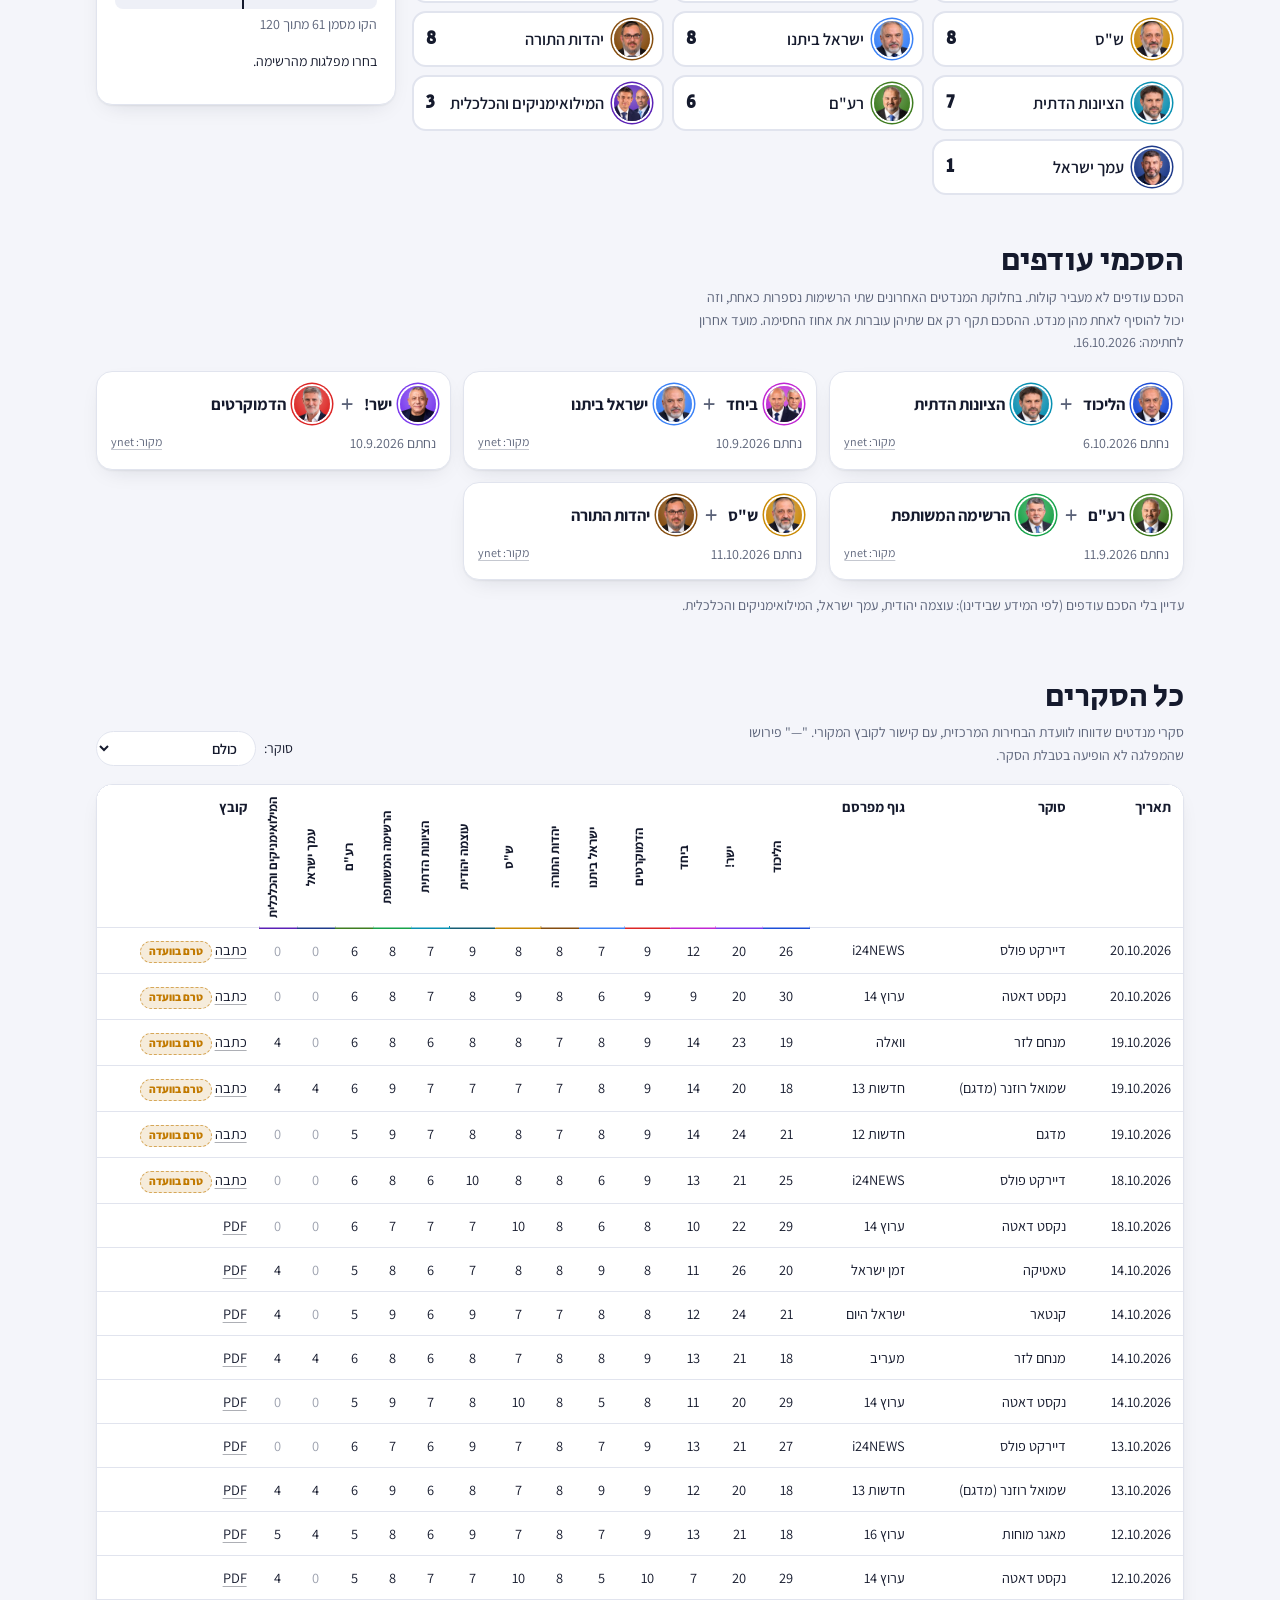
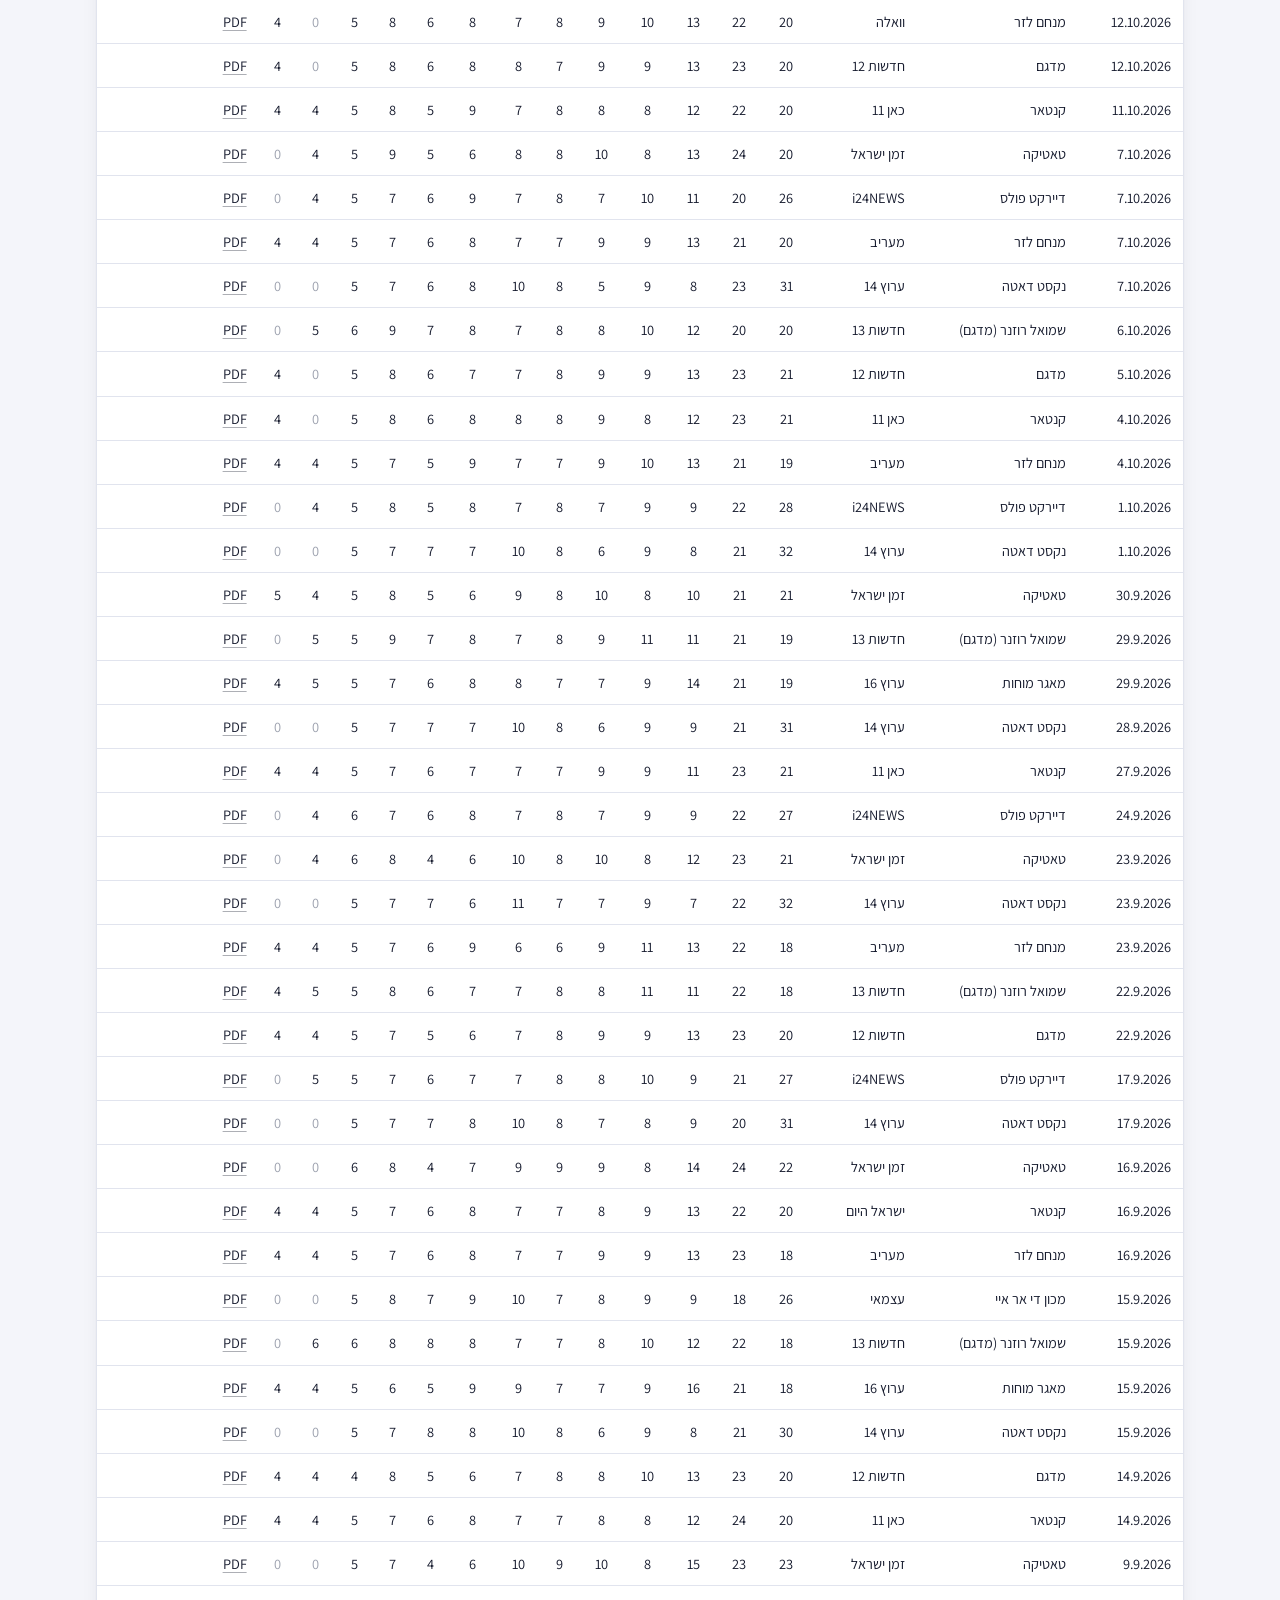
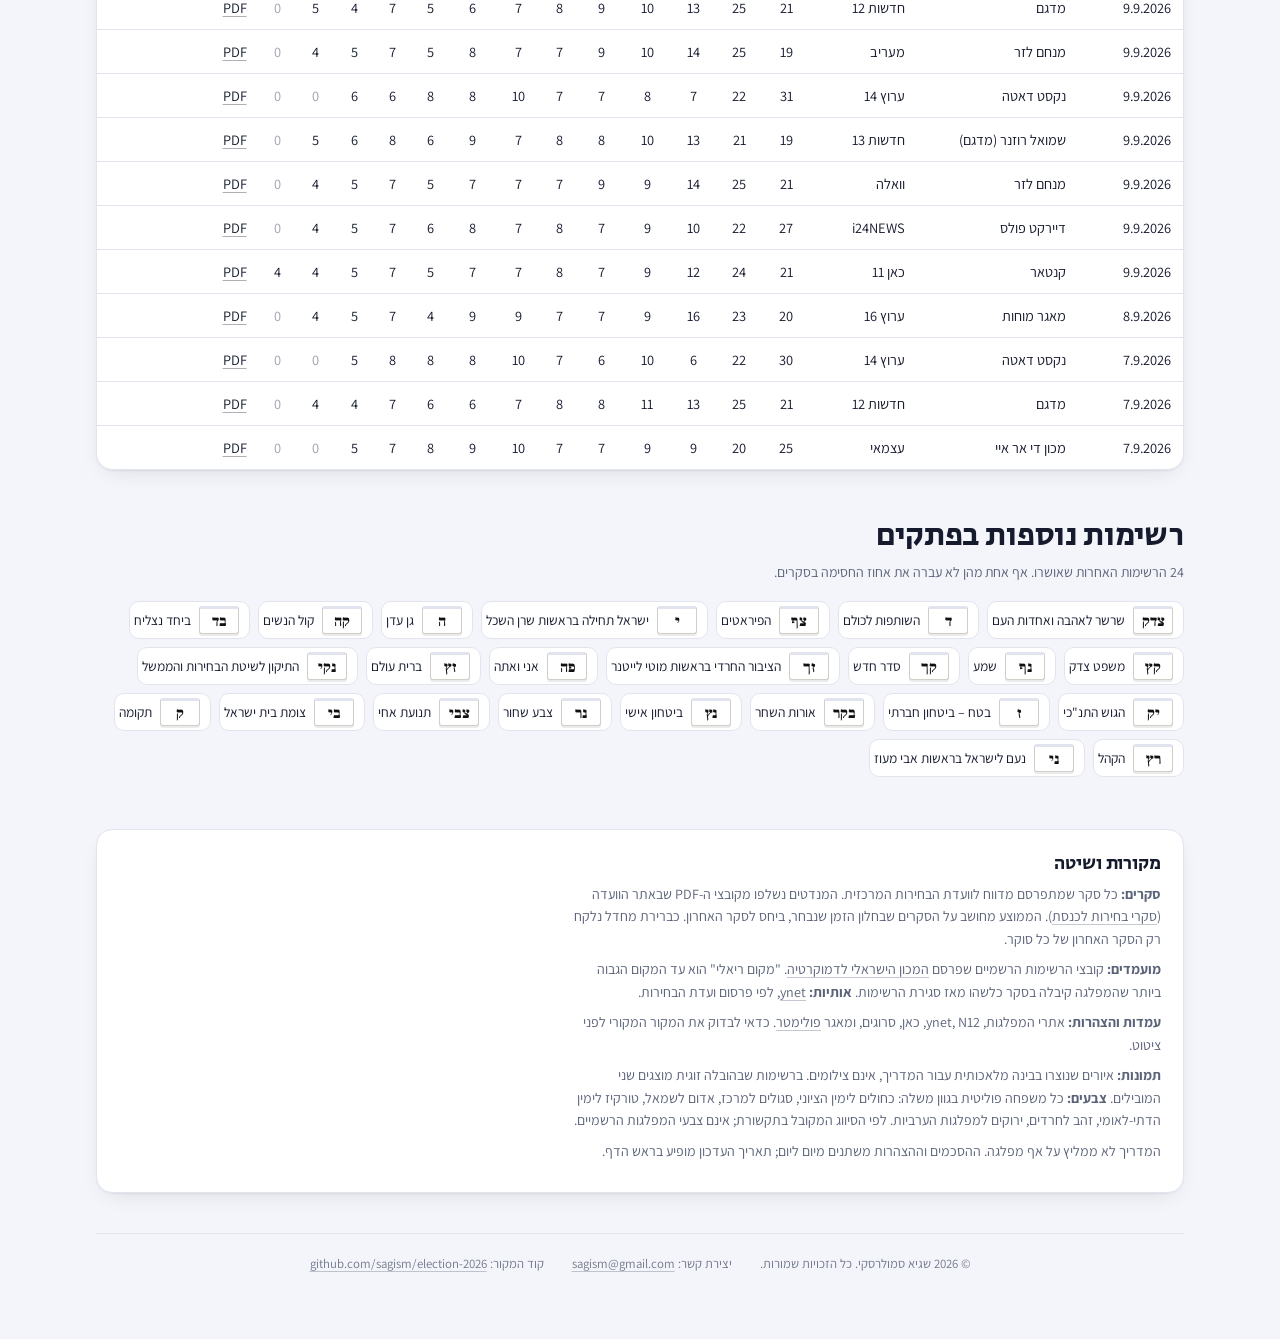
==== commit 3caf4af2: "6 סקרים מהתקשורת (טרם דווחו לוועדה)" ====
--- a/index.html
+++ b/index.html
@@ -52,7 +52,7 @@
   </nav>
 
   <section id="news" aria-labelledby="news-h">
-    <header><div><h2 id="news-h">סקרים חדשים</h2><p class="muted small">הסקרים האחרונים שדווחו לוועדת הבחירות, ומה השתנה בממוצע.</p></div><a class="btn" href="house.html">הליכוד לפי סוקר ←</a></header>
+    <header><div><h2 id="news-h">סקרים חדשים</h2><p class="muted small">הסקרים האחרונים, מאתר ועדת הבחירות ומהתקשורת, ומה השתנה בממוצע.</p></div><a class="btn" href="house.html">הליכוד לפי סוקר ←</a></header>
     <div id="newsBody"></div>
   </section>
 
--- a/style.css
+++ b/style.css
@@ -437,7 +437,8 @@
 
 /* events in "what changed this week" */
 .np-event { display: grid; grid-template-columns: auto minmax(0, 1fr); gap: 12px; align-items: start; margin-block: 10px 6px; padding: 12px 14px; border-radius: 14px; background: color-mix(in srgb, var(--warn) 12%, var(--surface)); border-inline-start: 4px solid var(--warn); }
-.np-event .avatar.sm { width: 40px; height: 40px; filter: grayscale(1); }
+.np-event .avatar.sm { width: 40px; height: 40px; }
+.np-event.out .avatar.sm { filter: grayscale(1); }
 .np-event b { font-size: 1.02rem; }
 .np-event p { margin: 2px 0 0; font-size: .9rem; }
 .np-ev-date { display: inline-block; font-size: .72rem; font-weight: 800; color: var(--ink-2); margin-inline-end: 8px; }
@@ -458,3 +459,6 @@
 @keyframes stamp-pulse { 0% { box-shadow: 0 0 0 0 color-mix(in srgb, var(--good) 55%, transparent); } 70%, 100% { box-shadow: 0 0 0 10px transparent; } }
 @media (prefers-reduced-motion: reduce) { .hero-stamp .dot { animation: none; } }
 @media (max-width: 560px) { .hero-stamp { font-size: .92rem; padding: 6px 12px; } .hero-stamp .ago { display: none; } }
+
+/* poll taken from the media, not yet in the elections committee list */
+.pend { display: inline-block; font-size: .7rem; font-weight: 800; padding: 1px 8px; border-radius: 999px; white-space: nowrap; color: var(--warn); background: color-mix(in srgb, var(--warn) 14%, var(--surface)); border: 1px dashed color-mix(in srgb, var(--warn) 60%, transparent); align-self: center; }
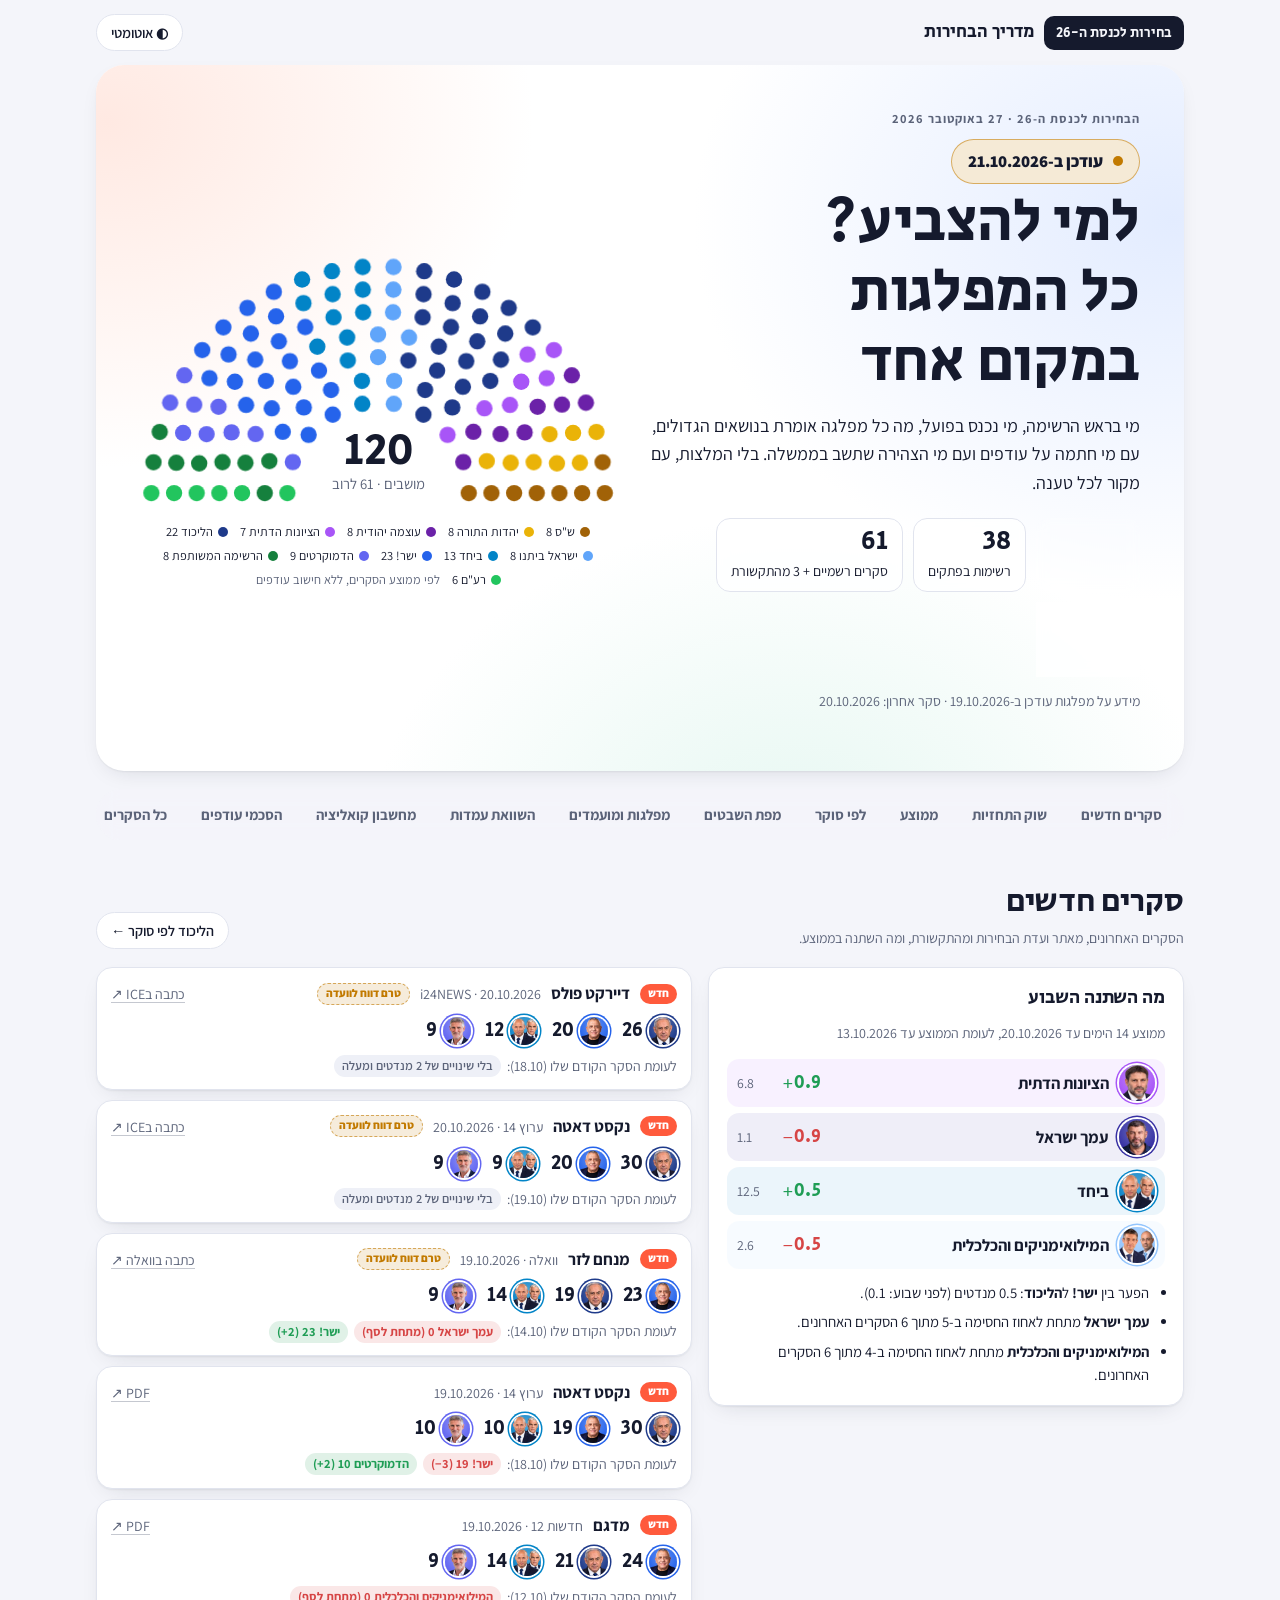
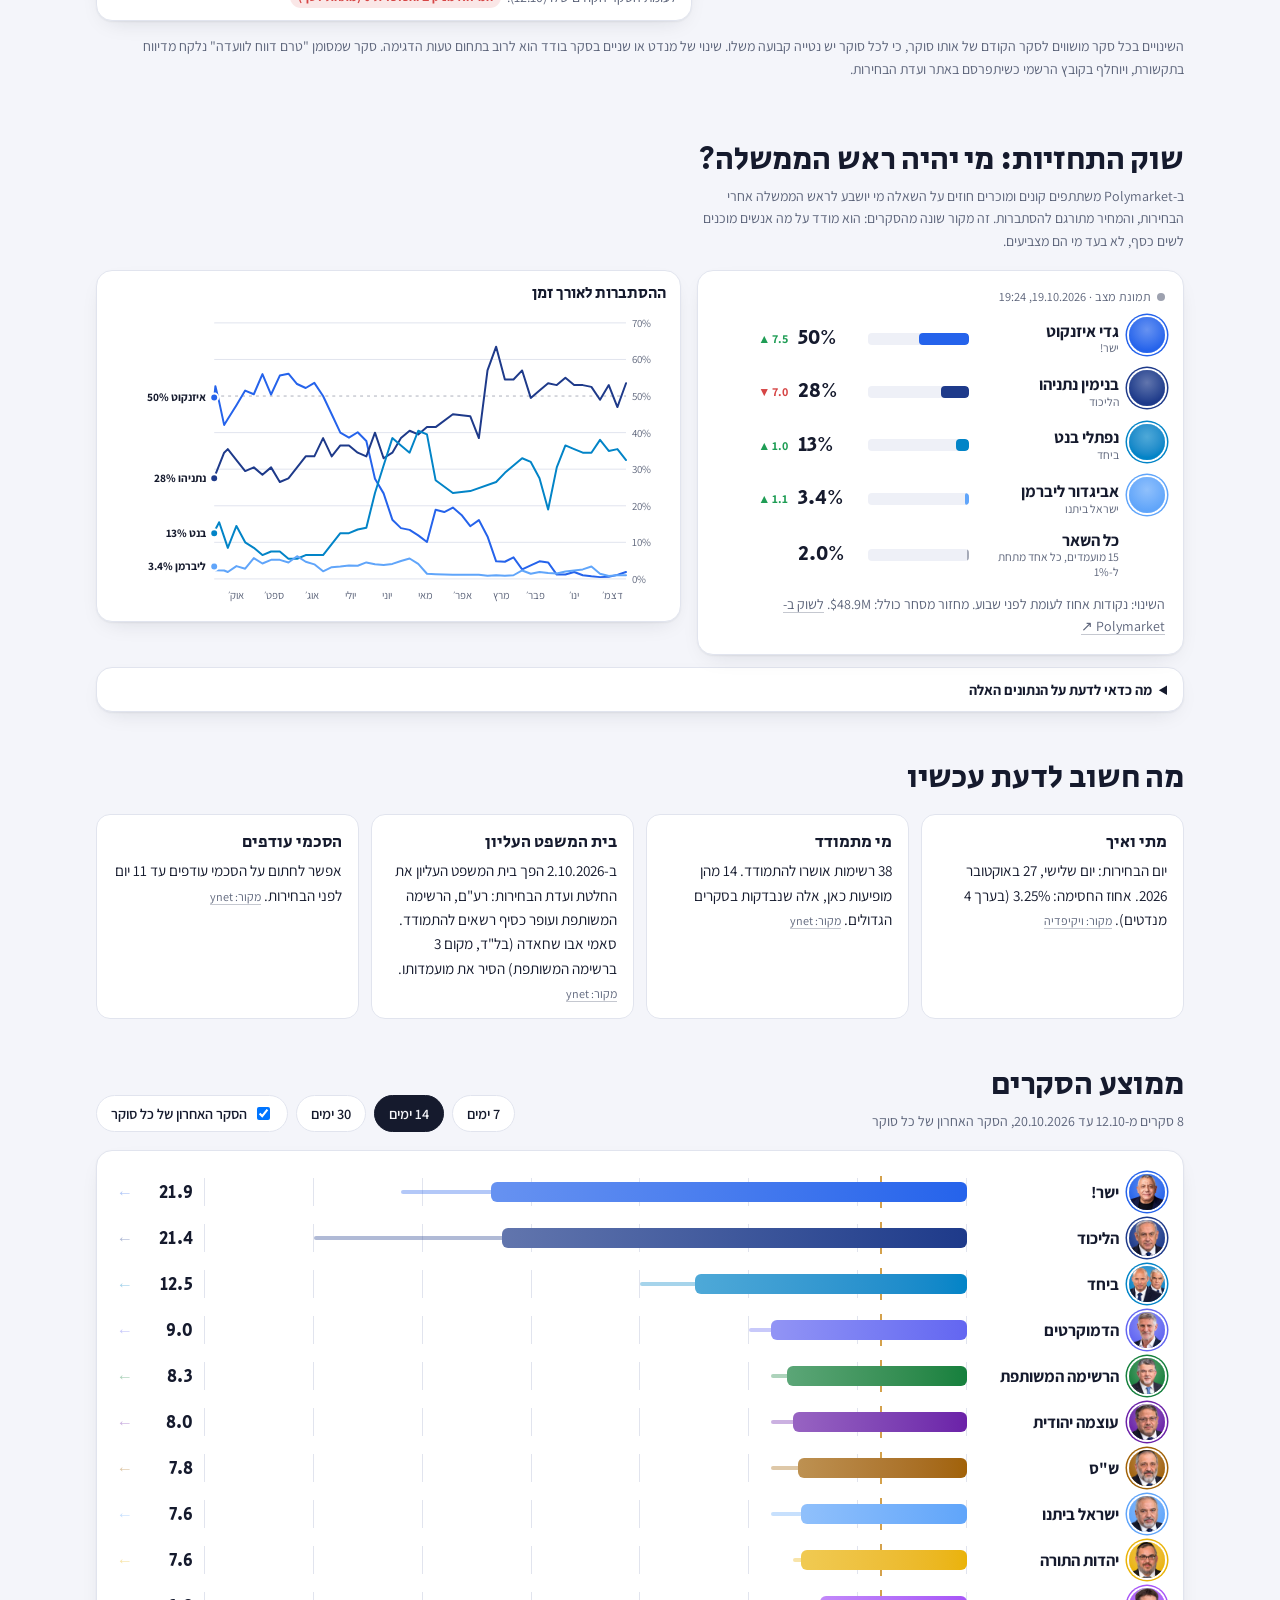
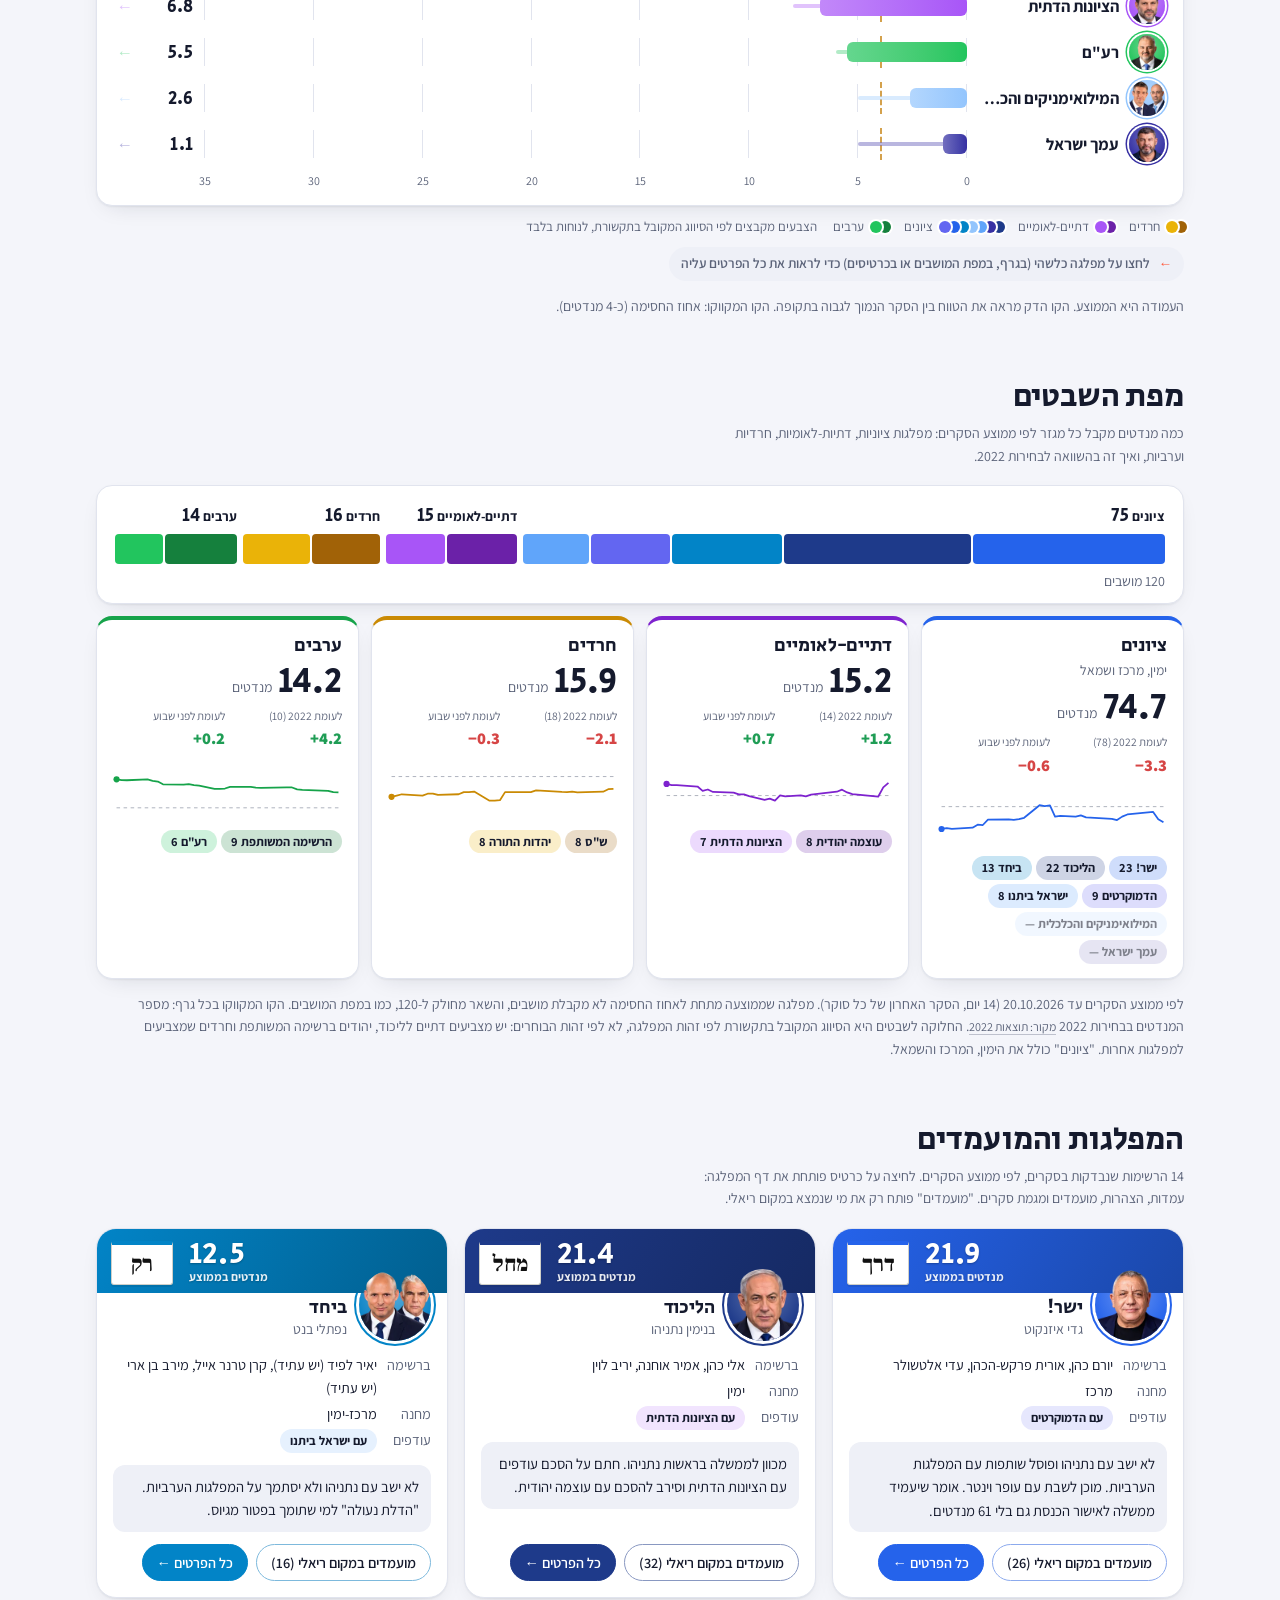
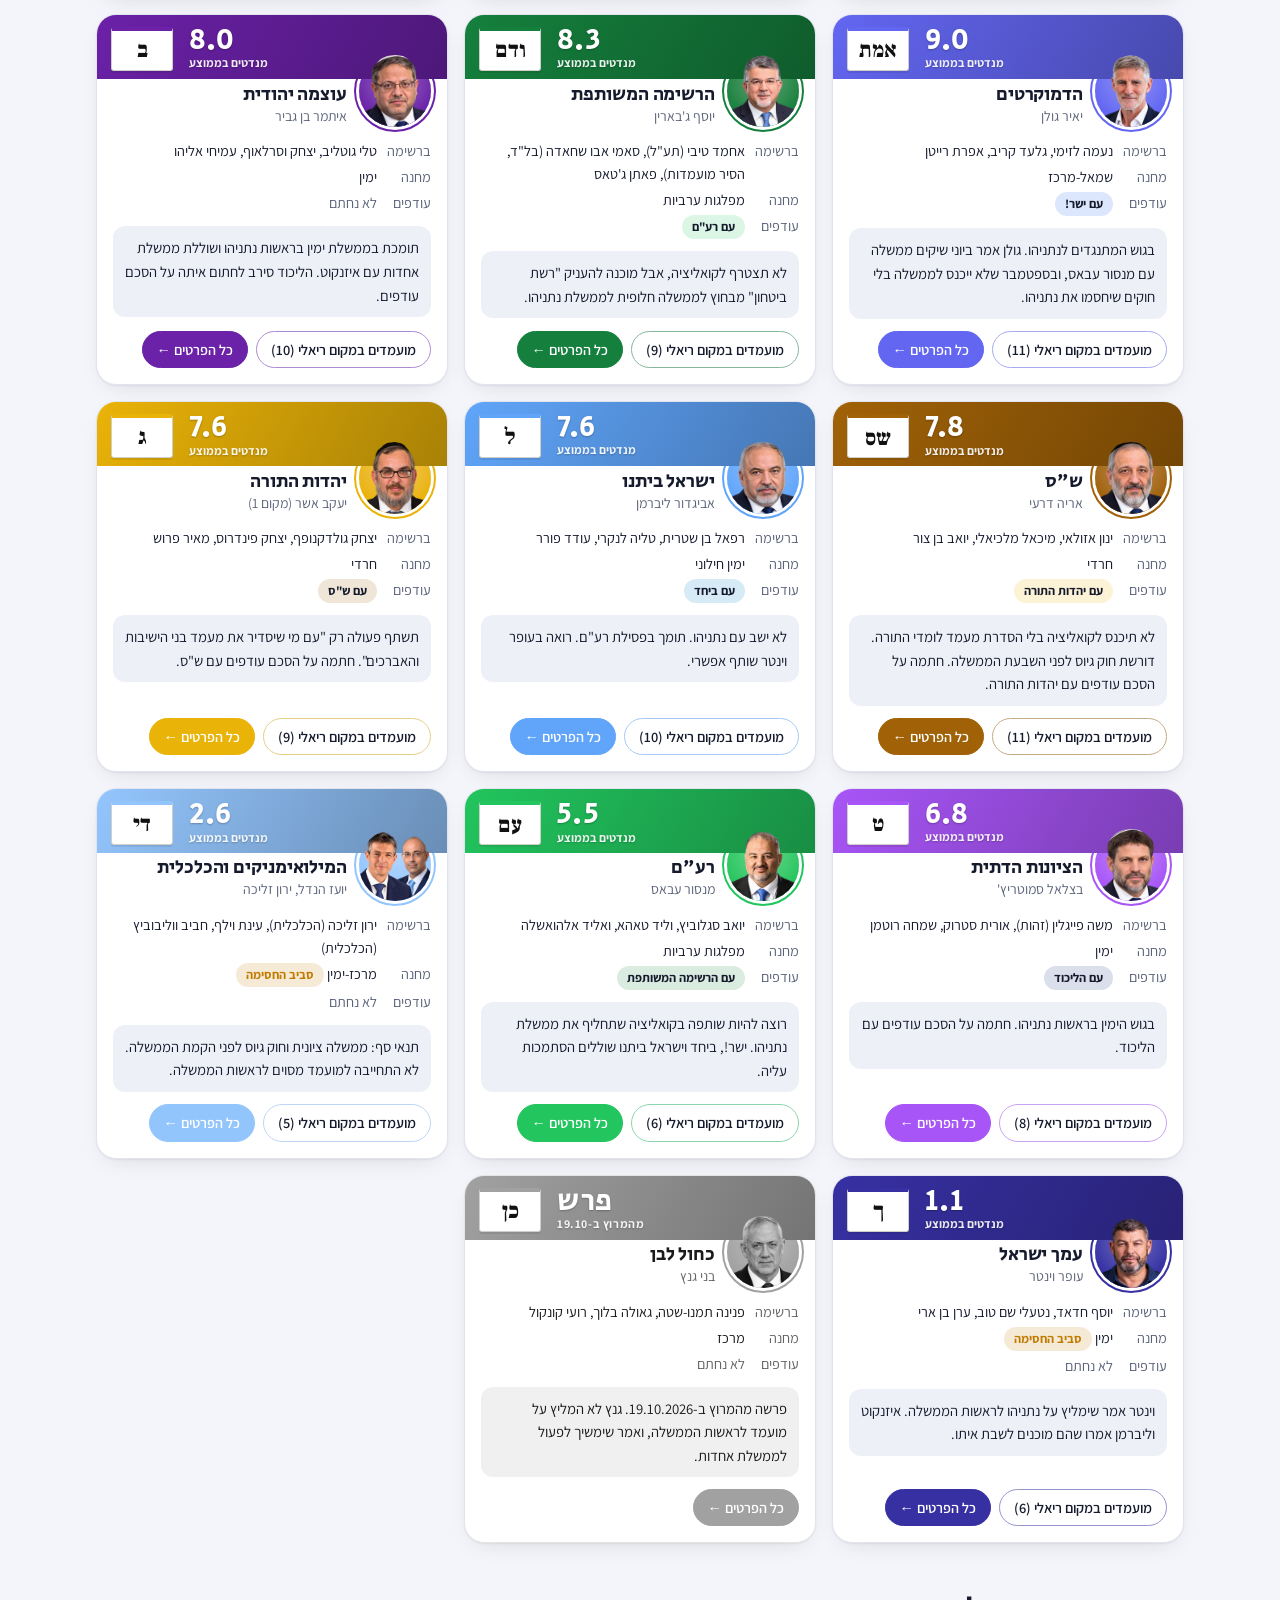
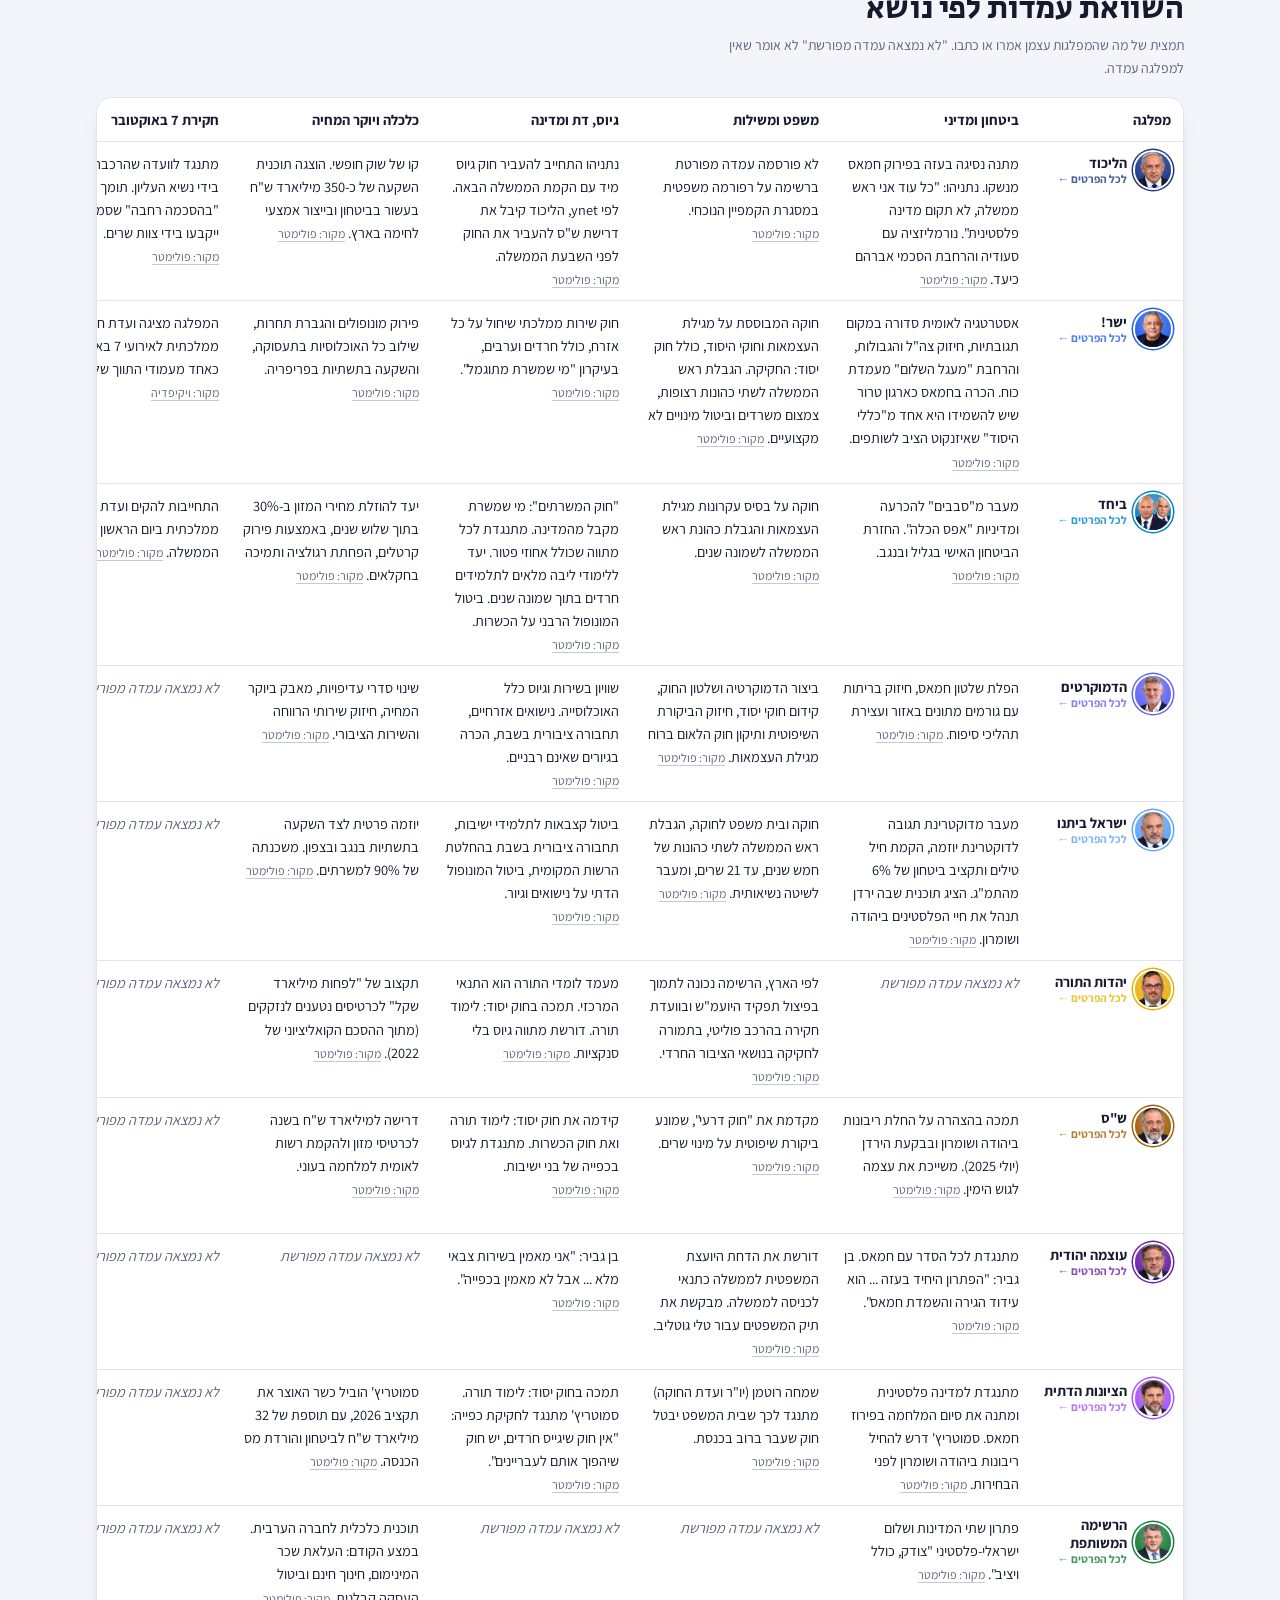
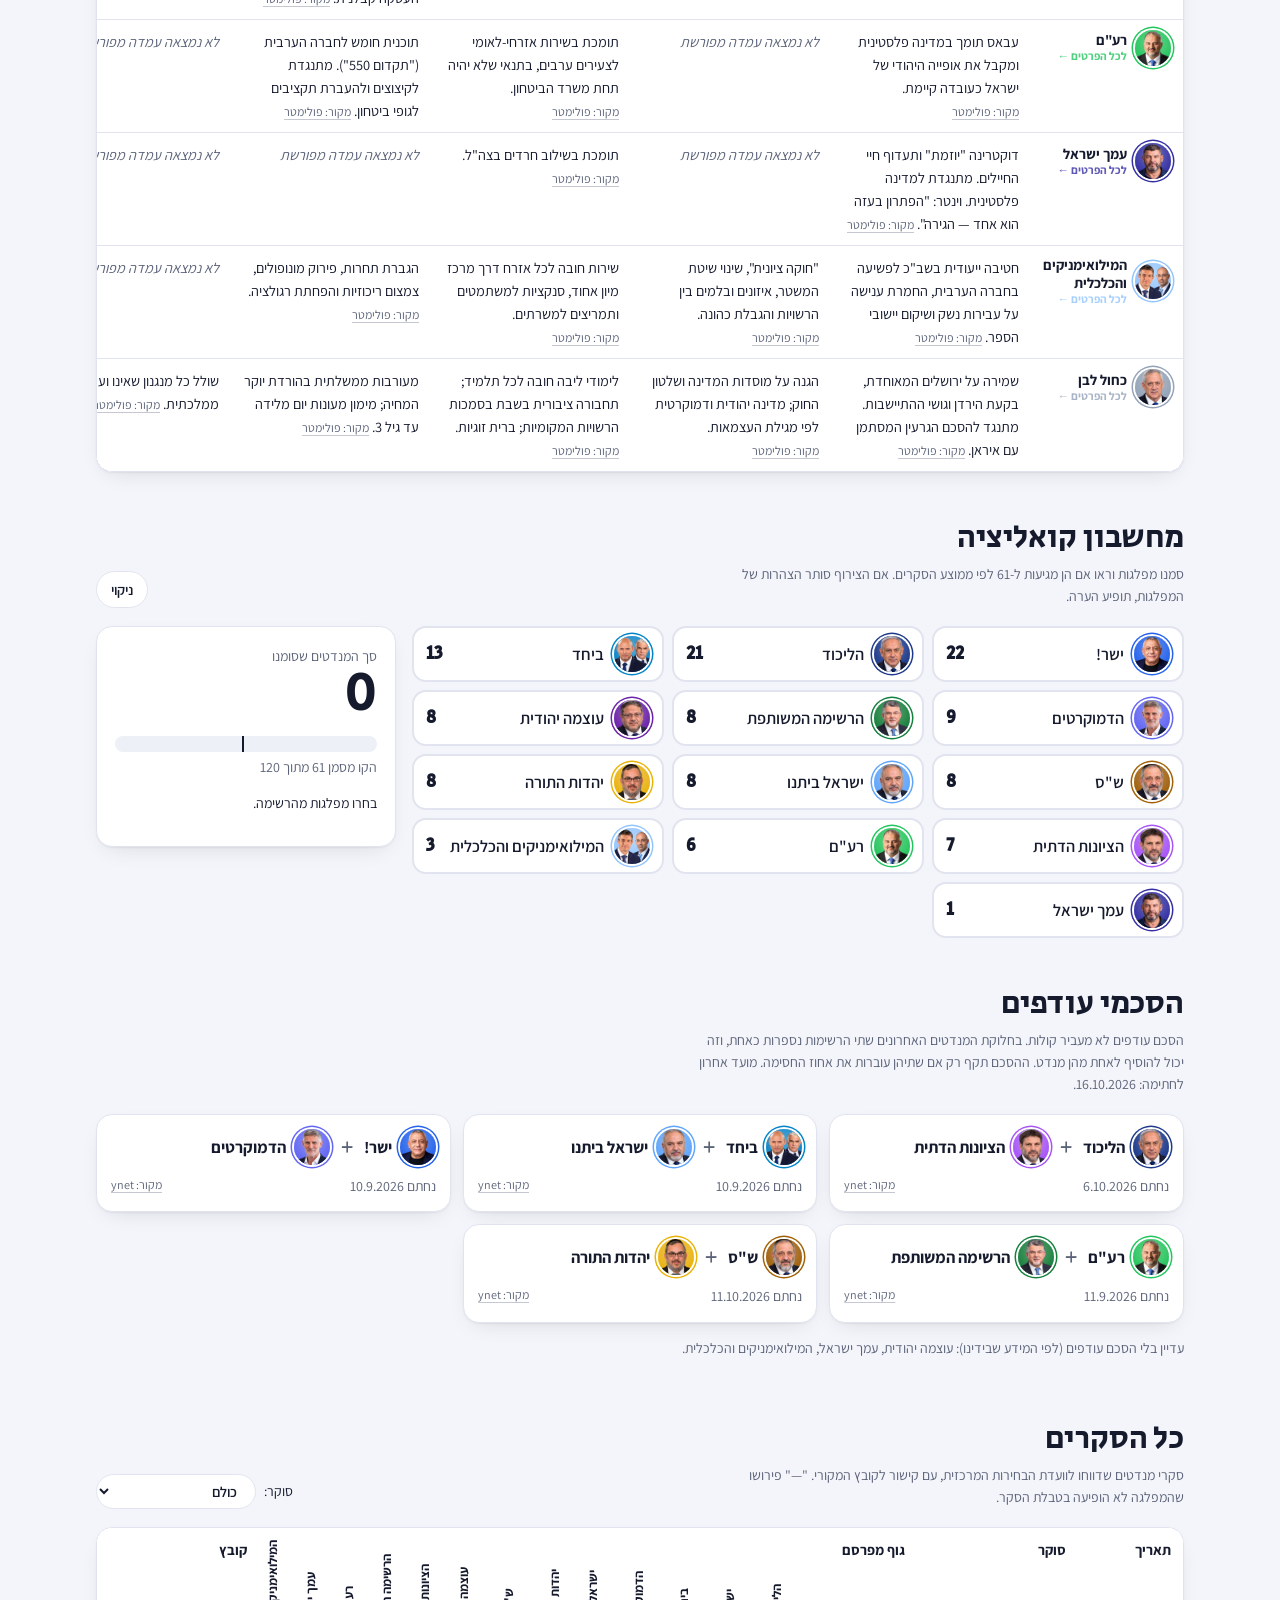
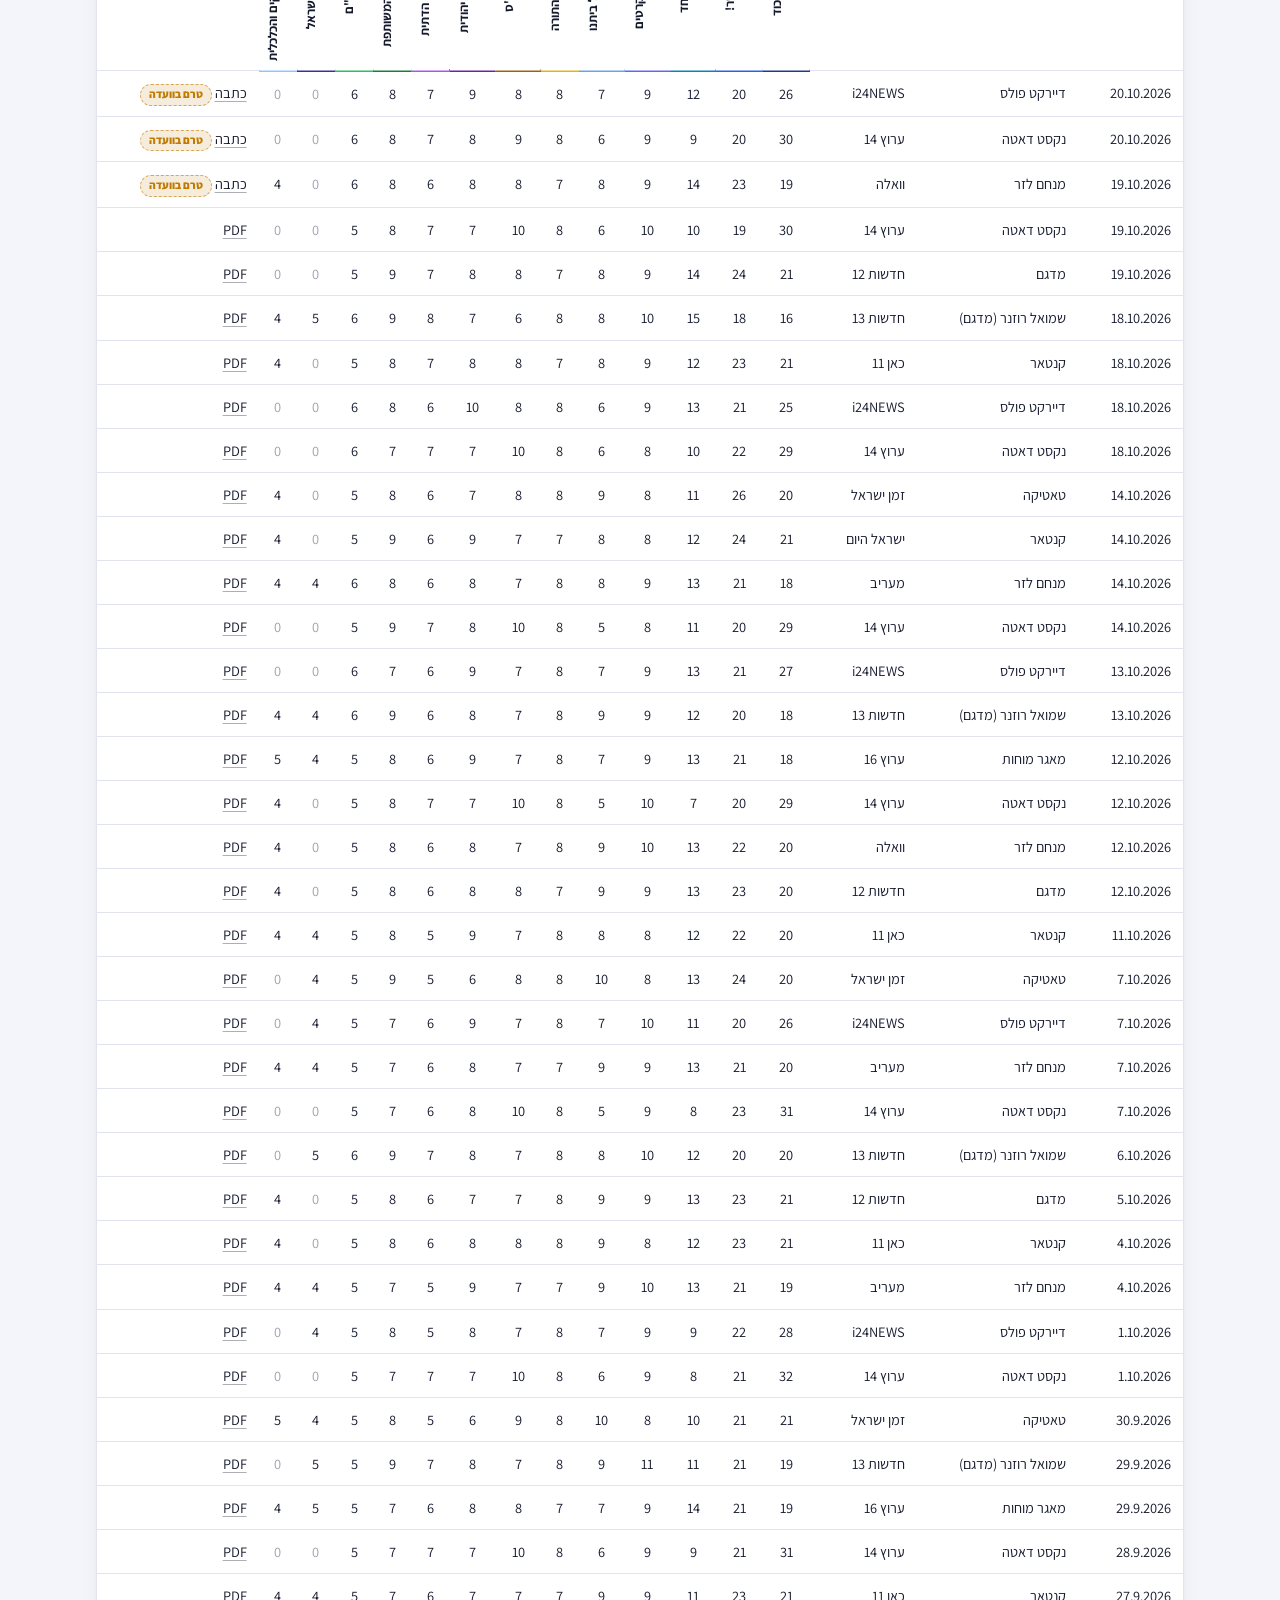
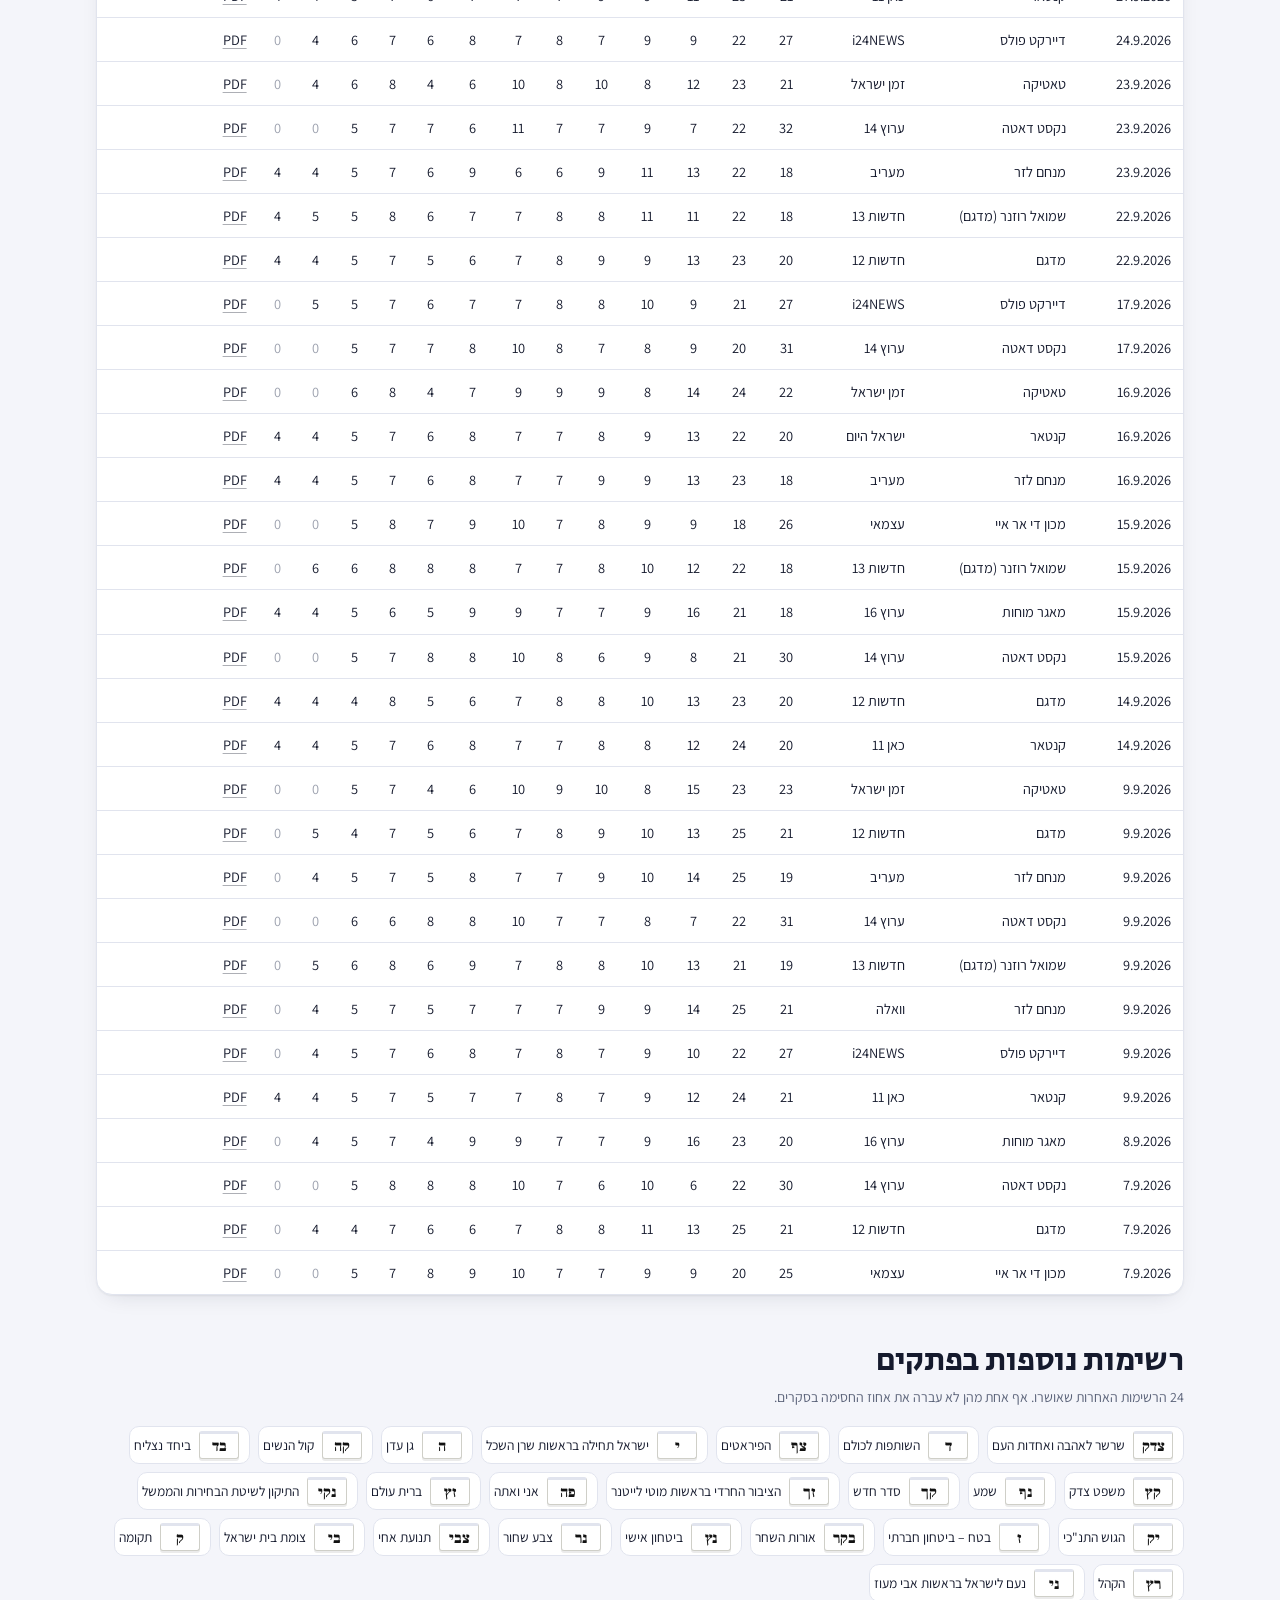
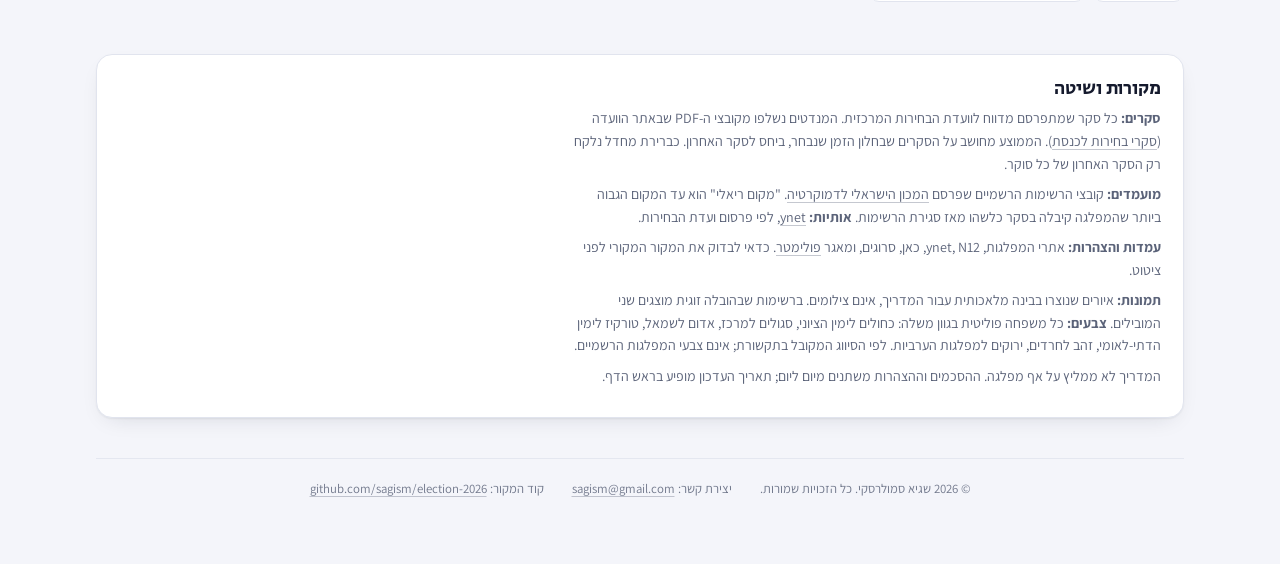
==== commit 3fc303d6: "5 סקרים רשמיים, 3 החליפו גרסאות מהתקשורת" ====
--- a/index.html
+++ b/index.html
@@ -43,6 +43,7 @@
     <a href="#market">שוק התחזיות</a>
     <a href="#polls-avg">ממוצע</a>
     <a href="house.html">לפי סוקר</a>
+    <a href="#tribes">מפת השבטים</a>
     <a href="#parties">מפלגות ומועמדים</a>
     <a href="#compare">השוואת עמדות</a>
     <a href="#coalition">מחשבון קואליציה</a>
@@ -93,6 +94,11 @@
     <div class="families" id="families"></div>
     <div class="drill-hint"><b>←</b> לחצו על מפלגה כלשהי (בגרף, במפת המושבים או בכרטיסים) כדי לראות את כל הפרטים עליה</div>
     <p class="small muted">העמודה היא הממוצע. הקו הדק מראה את הטווח בין הסקר הנמוך לגבוה בתקופה. הקו המקווקו: אחוז החסימה (כ-4 מנדטים).</p>
+  </section>
+
+  <section id="tribes" aria-labelledby="tribes-h">
+    <header><div><h2 id="tribes-h">מפת השבטים</h2><p class="muted small" style="max-width:70ch">כמה מנדטים מקבל כל מגזר לפי ממוצע הסקרים: מפלגות ציוניות, דתיות-לאומיות, חרדיות וערביות, ואיך זה בהשוואה לבחירות 2022.</p></div></header>
+    <div id="tribesBody"></div>
   </section>
 
   <section id="parties" aria-labelledby="parties-h">
@@ -193,6 +199,7 @@
 <script src="common.js"></script>
 <script src="index.js"></script>
 <script src="news.js"></script>
+<script src="tribes.js"></script>
 <script src="polymarket.js"></script>
 <script src="market.js"></script>
 </body>
--- a/style.css
+++ b/style.css
@@ -462,3 +462,51 @@
 
 /* poll taken from the media, not yet in the elections committee list */
 .pend { display: inline-block; font-size: .7rem; font-weight: 800; padding: 1px 8px; border-radius: 999px; white-space: nowrap; color: var(--warn); background: color-mix(in srgb, var(--warn) 14%, var(--surface)); border: 1px dashed color-mix(in srgb, var(--warn) 60%, transparent); align-self: center; }
+
+/* tribes map */
+.tb-bar { padding: 16px 18px 10px; }
+.tb-groups { display: flex; gap: 6px; align-items: flex-end; }
+.tb-group { min-width: 0; }
+.tb-label { font-size: .85rem; white-space: nowrap; overflow: hidden; text-overflow: ellipsis; margin-bottom: 4px; }
+.tb-label span { font-family: var(--display); font-size: 1.1rem; }
+.tb-segs { display: flex; gap: 2px; height: 30px; }
+.tb-seg { display: block; min-width: 3px; background: var(--pc); border-radius: 4px; transition: opacity .15s; }
+.tb-groups:hover .tb-seg { opacity: .55; } .tb-groups .tb-seg:hover { opacity: 1; }
+.tb-axis { display: flex; justify-content: space-between; margin-top: 6px; }
+.tb-cards { display: grid; grid-template-columns: repeat(4, minmax(0, 1fr)); gap: 12px; margin-block: 12px; }
+@media (max-width: 980px) { .tb-cards { grid-template-columns: repeat(2, minmax(0, 1fr)); } }
+@media (max-width: 520px) { .tb-cards { grid-template-columns: 1fr; } .tb-label { font-size: .72rem; } .tb-label span { font-size: .9rem; } }
+.tb-card { padding: 14px 16px; display: grid; gap: 8px; align-content: start; border-top: 4px solid var(--tc); }
+.tb-legend { display: none; flex-wrap: wrap; gap: 4px 14px; margin-top: 8px; }
+.tb-legend i { display: inline-block; width: 10px; height: 10px; border-radius: 3px; margin-inline-end: 5px; }
+@media (max-width: 520px) { .tb-label { display: none; } .tb-legend { display: flex; } }
+.tb-card header h3 { margin: 0; }
+.tb-num b { font-family: var(--display); font-weight: 400; font-size: 2.2rem; line-height: 1; margin-inline-end: 6px; }
+.tb-deltas { display: grid; grid-template-columns: 1fr 1fr; gap: 6px; margin: 0; }
+.tb-deltas dt { font-size: .72rem; color: var(--ink-2); }
+.tb-deltas dd { margin: 0; font-weight: 800; font-variant-numeric: tabular-nums; }
+.tb-deltas dd.up { color: var(--good); } .tb-deltas dd.down { color: #d64545; }
+.tb-card svg { width: 100%; height: auto; display: block; }
+.tb-line { fill: none; stroke-width: 2; stroke-linejoin: round; }
+.tb-ref { stroke: var(--ink-2); stroke-dasharray: 4 4; opacity: .55; }
+.tb-chips { display: flex; flex-wrap: wrap; gap: 4px; }
+.tb-chips .chip { text-decoration: none; }
+.tb-chips .chip.tb-out { opacity: .55; }
+
+.tb-chips .chip { background: color-mix(in srgb, var(--pc) 22%, var(--surface)); }
+
+/* party colors by tribe: blue = Zionist, purple = national-religious, yellow = Haredi, green = Arab.
+   This block overrides the earlier per-party colors (same selectors, later in the file). */
+:root {
+  --c-likud: #1e3a8a; --c-yashar: #2563eb; --c-together: #0284c7; --c-dems: #6366f1; --c-yb: #60a5fa; --c-reservists: #93c5fd; --c-amcha: #3730a3; --c-bw: #94a3b8;
+  --c-otzma: #6b21a8; --c-rzp: #a855f7; --c-shas: #a16207; --c-utj: #eab308; --c-joint: #15803d; --c-raam: #22c55e;
+  --tz: #2563eb; --tn: #7e22ce; --th: #ca8a04; --ta: #16a34a;
+}
+@media (prefers-color-scheme: dark) { :root:not([data-theme="light"]) {
+  --c-likud: #4f7cf0; --c-yashar: #60a5fa; --c-together: #38bdf8; --c-dems: #818cf8; --c-yb: #93c5fd; --c-reservists: #bfdbfe; --c-amcha: #6366f1; --c-bw: #94a3b8;
+  --c-otzma: #a855f7; --c-rzp: #d8b4fe; --c-shas: #eab308; --c-utj: #fde047; --c-joint: #22c55e; --c-raam: #86efac;
+  --tz: #60a5fa; --tn: #c084fc; --th: #eab308; --ta: #22c55e; } }
+:root[data-theme="dark"] {
+  --c-likud: #4f7cf0; --c-yashar: #60a5fa; --c-together: #38bdf8; --c-dems: #818cf8; --c-yb: #93c5fd; --c-reservists: #bfdbfe; --c-amcha: #6366f1; --c-bw: #94a3b8;
+  --c-otzma: #a855f7; --c-rzp: #d8b4fe; --c-shas: #eab308; --c-utj: #fde047; --c-joint: #22c55e; --c-raam: #86efac;
+  --tz: #60a5fa; --tn: #c084fc; --th: #eab308; --ta: #22c55e; }
